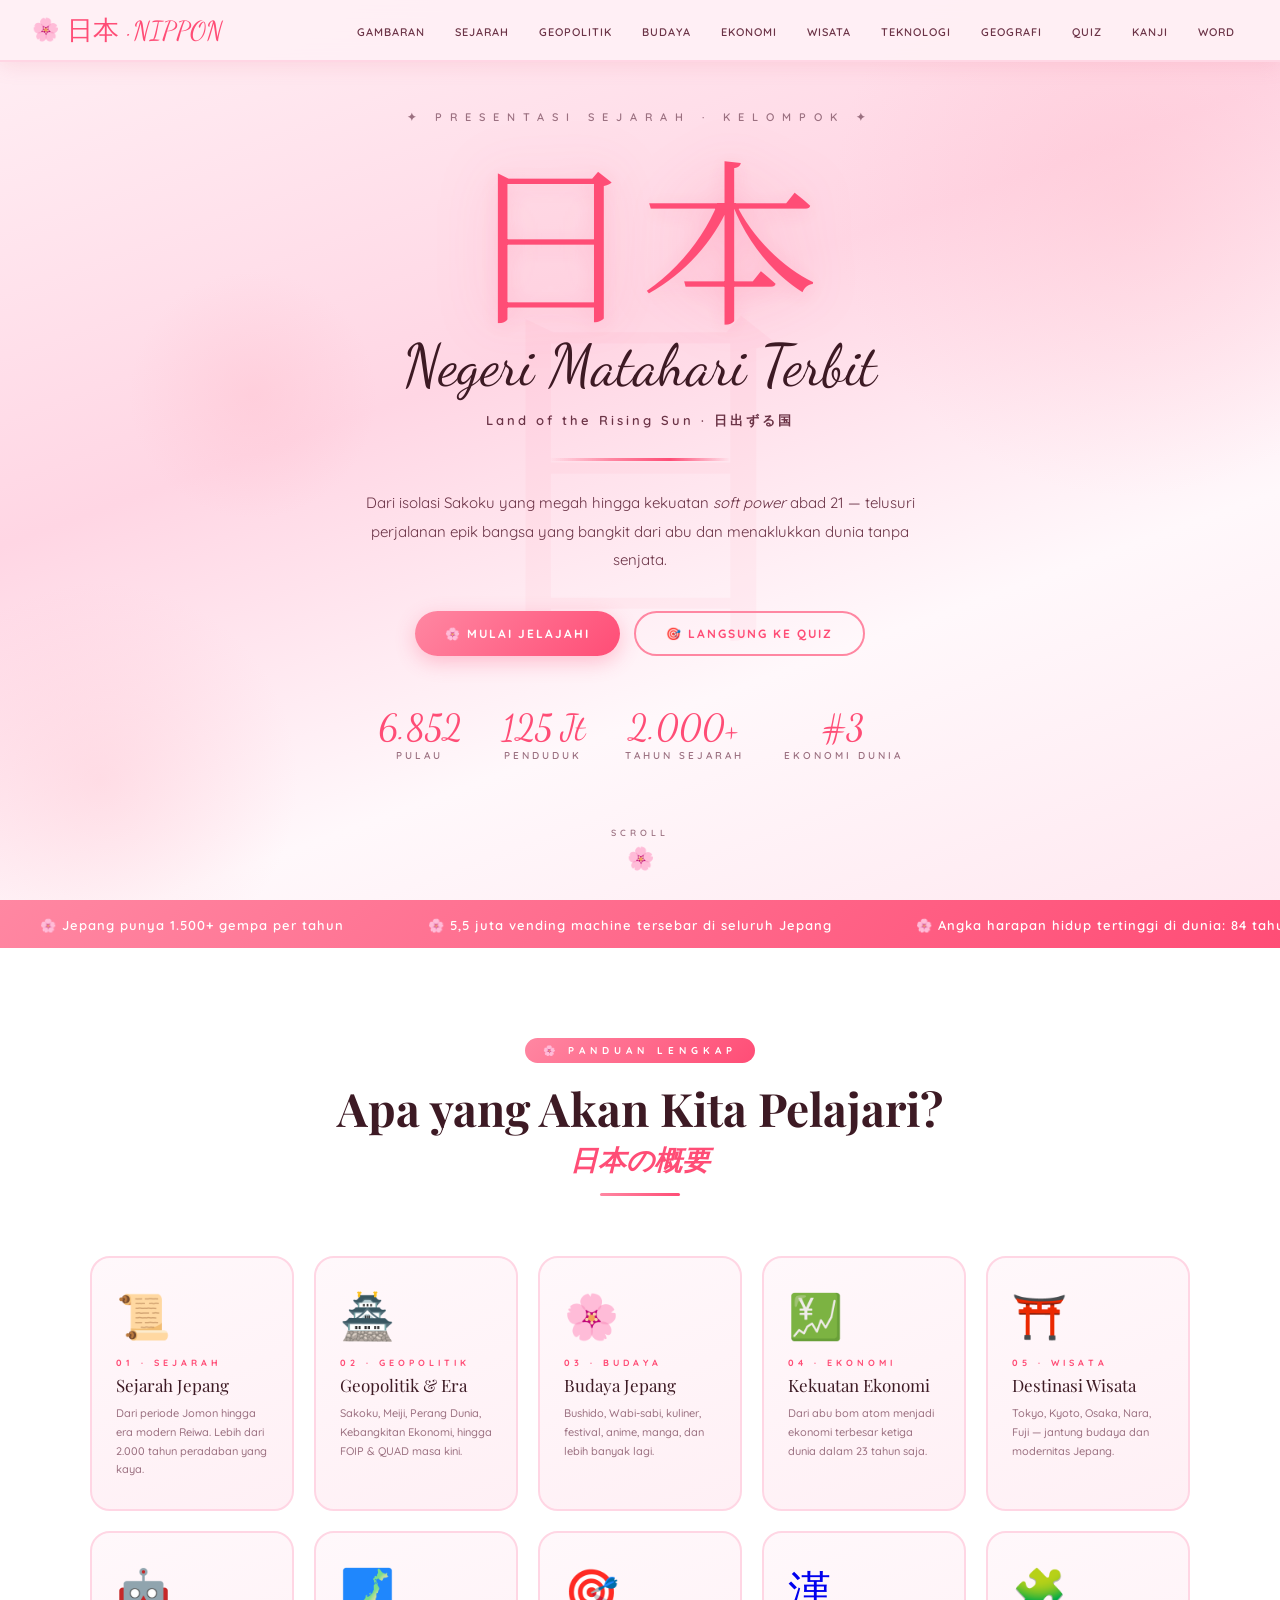
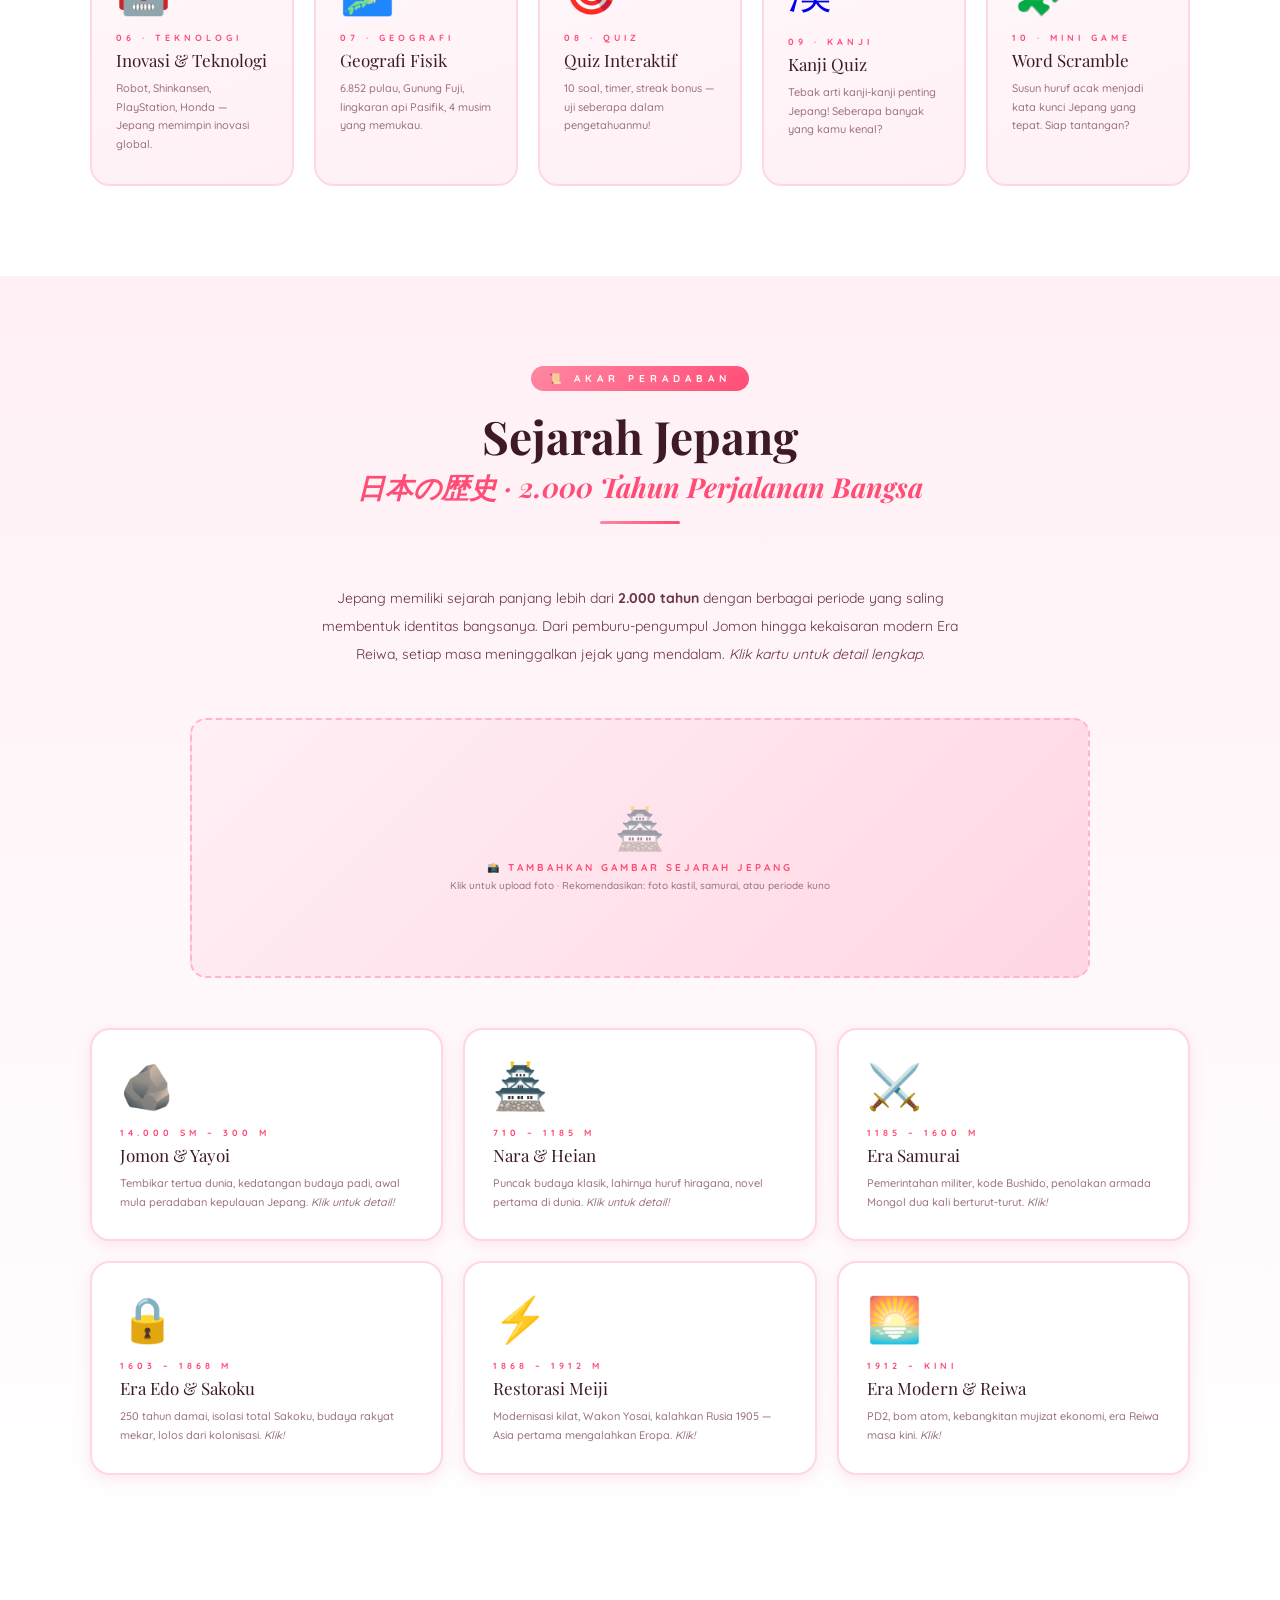
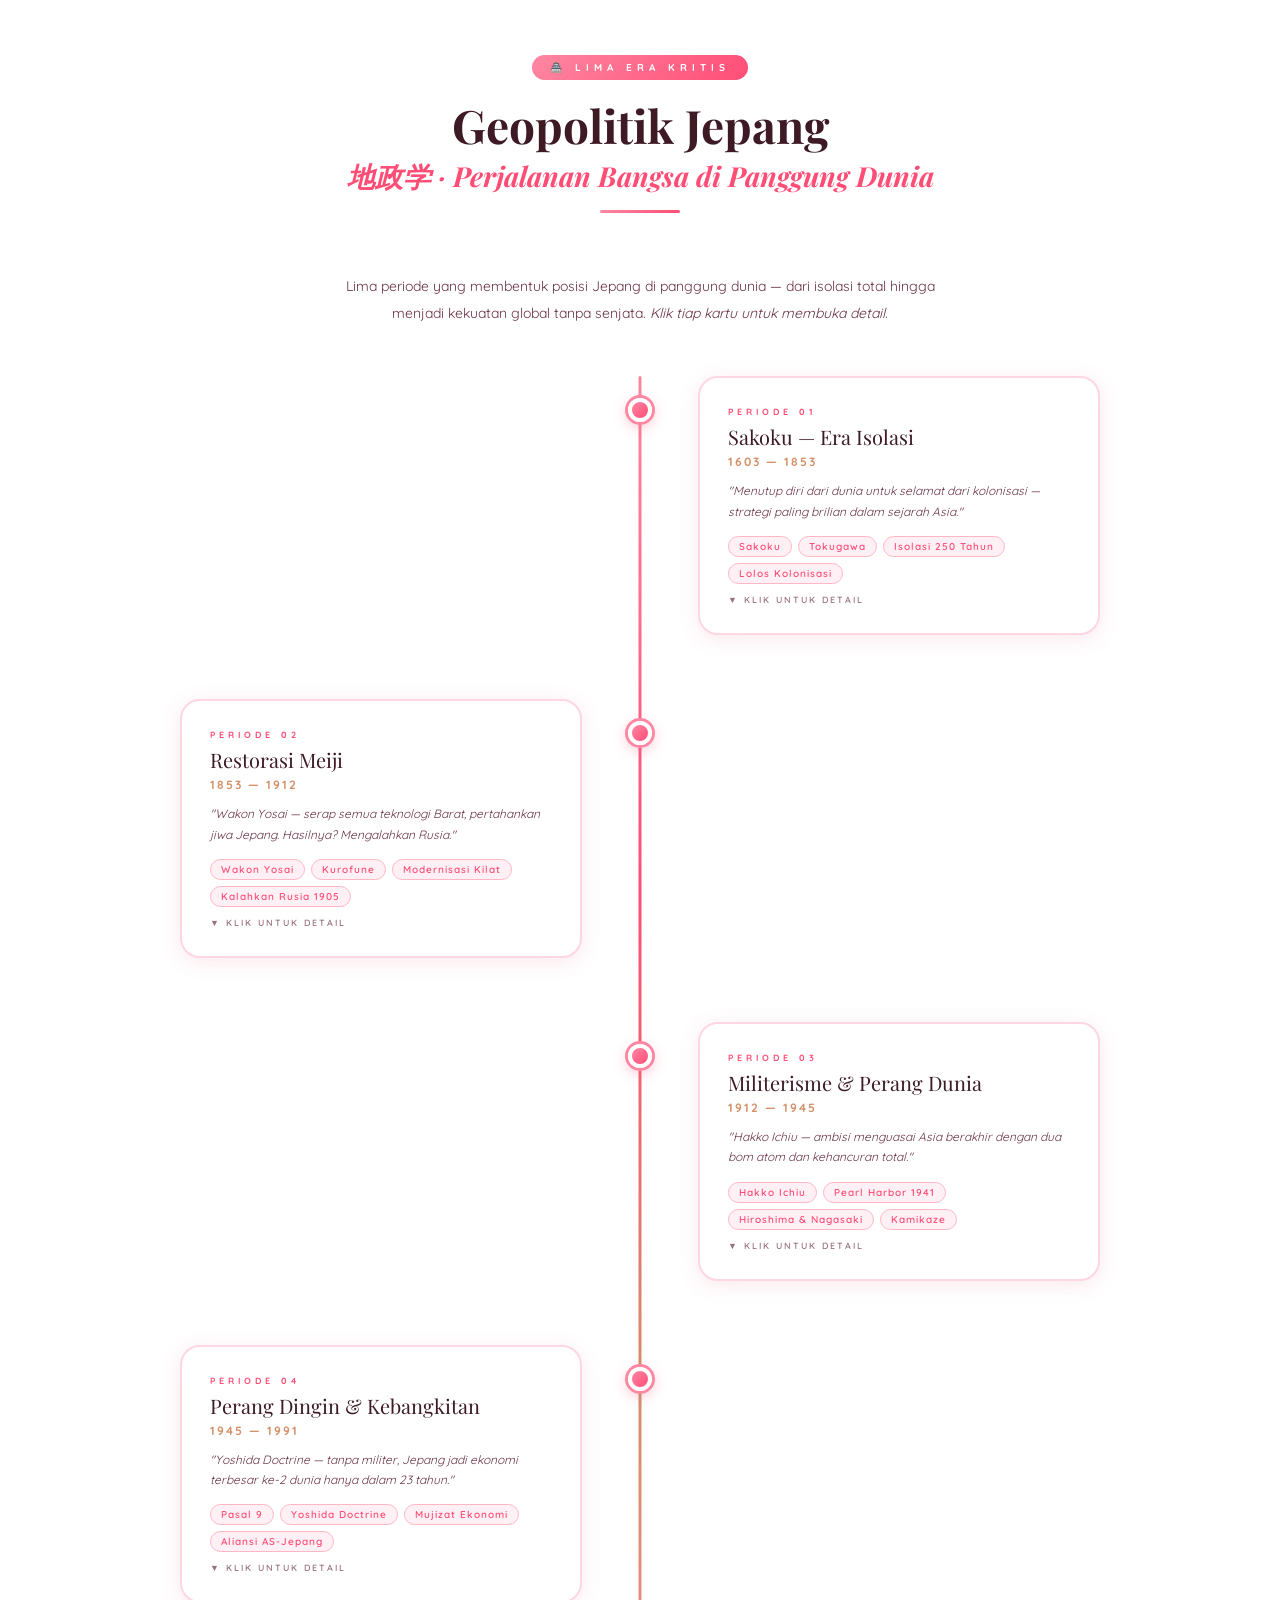
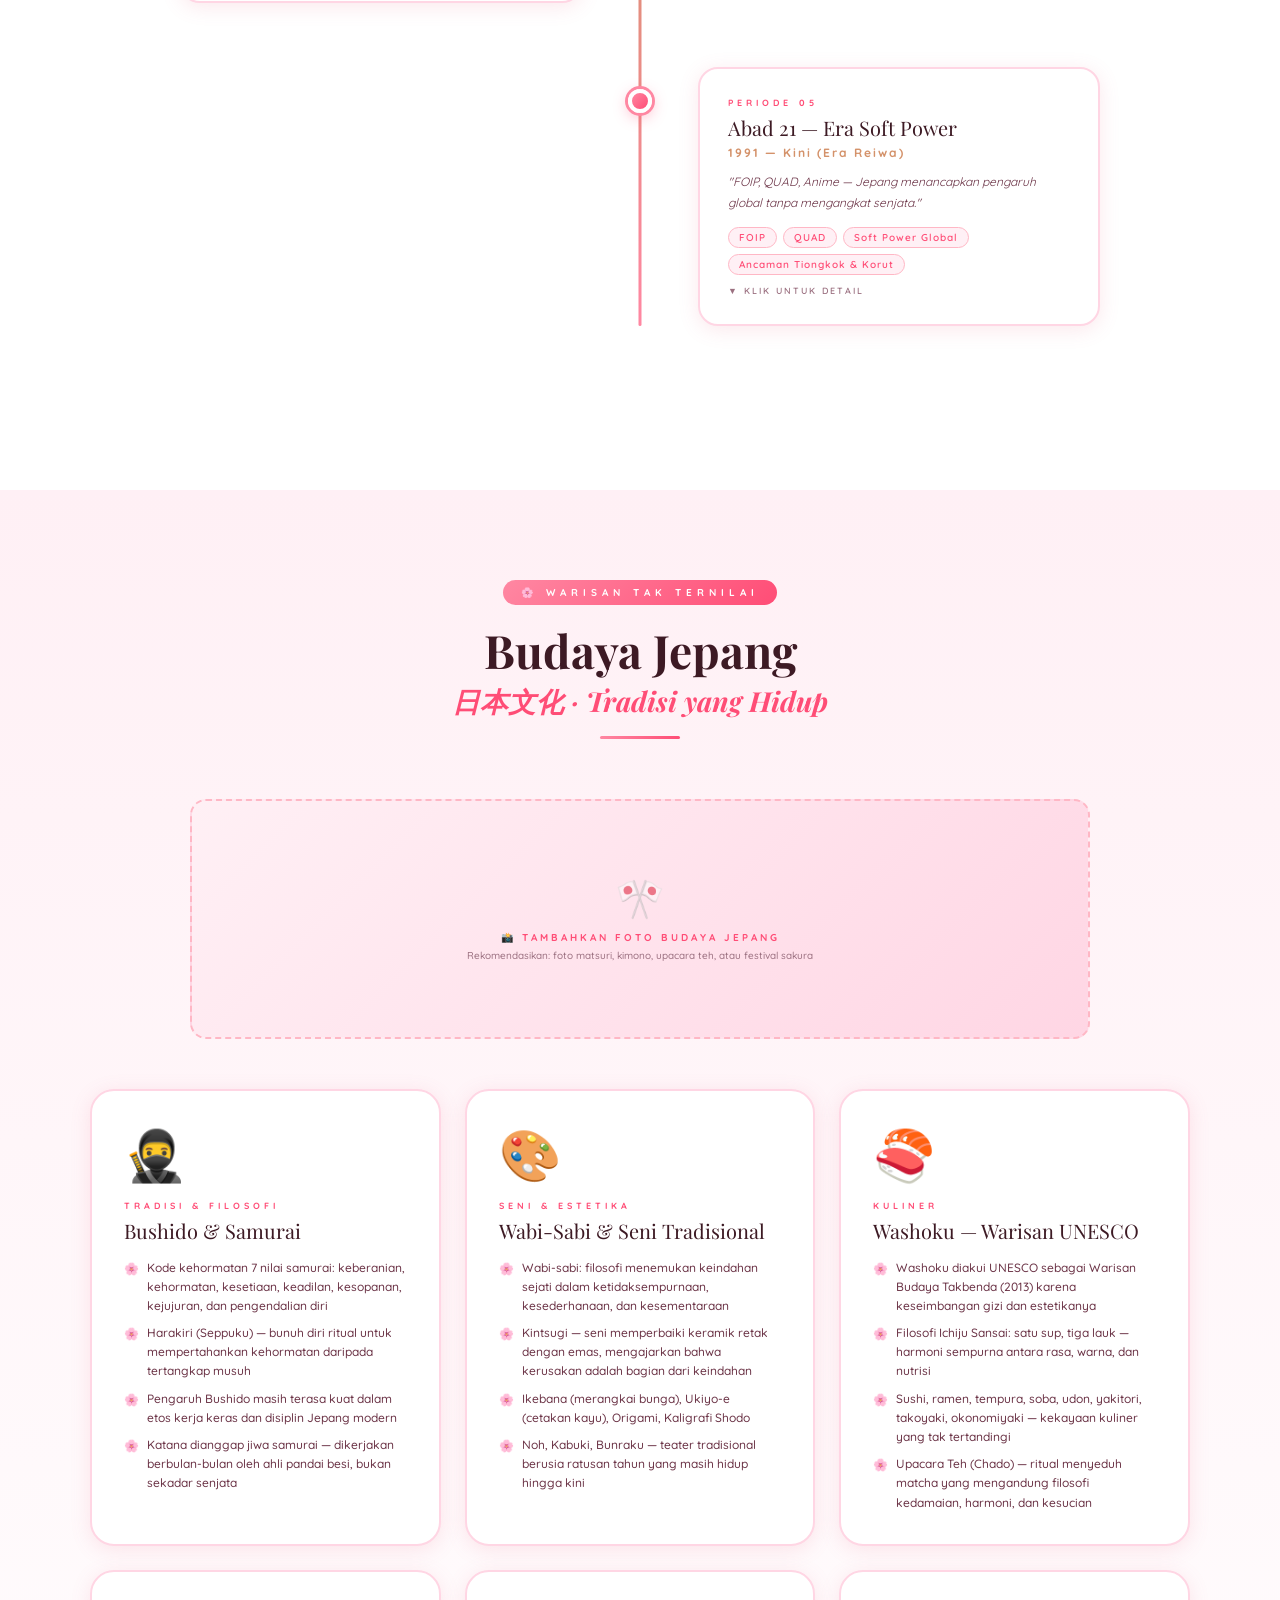
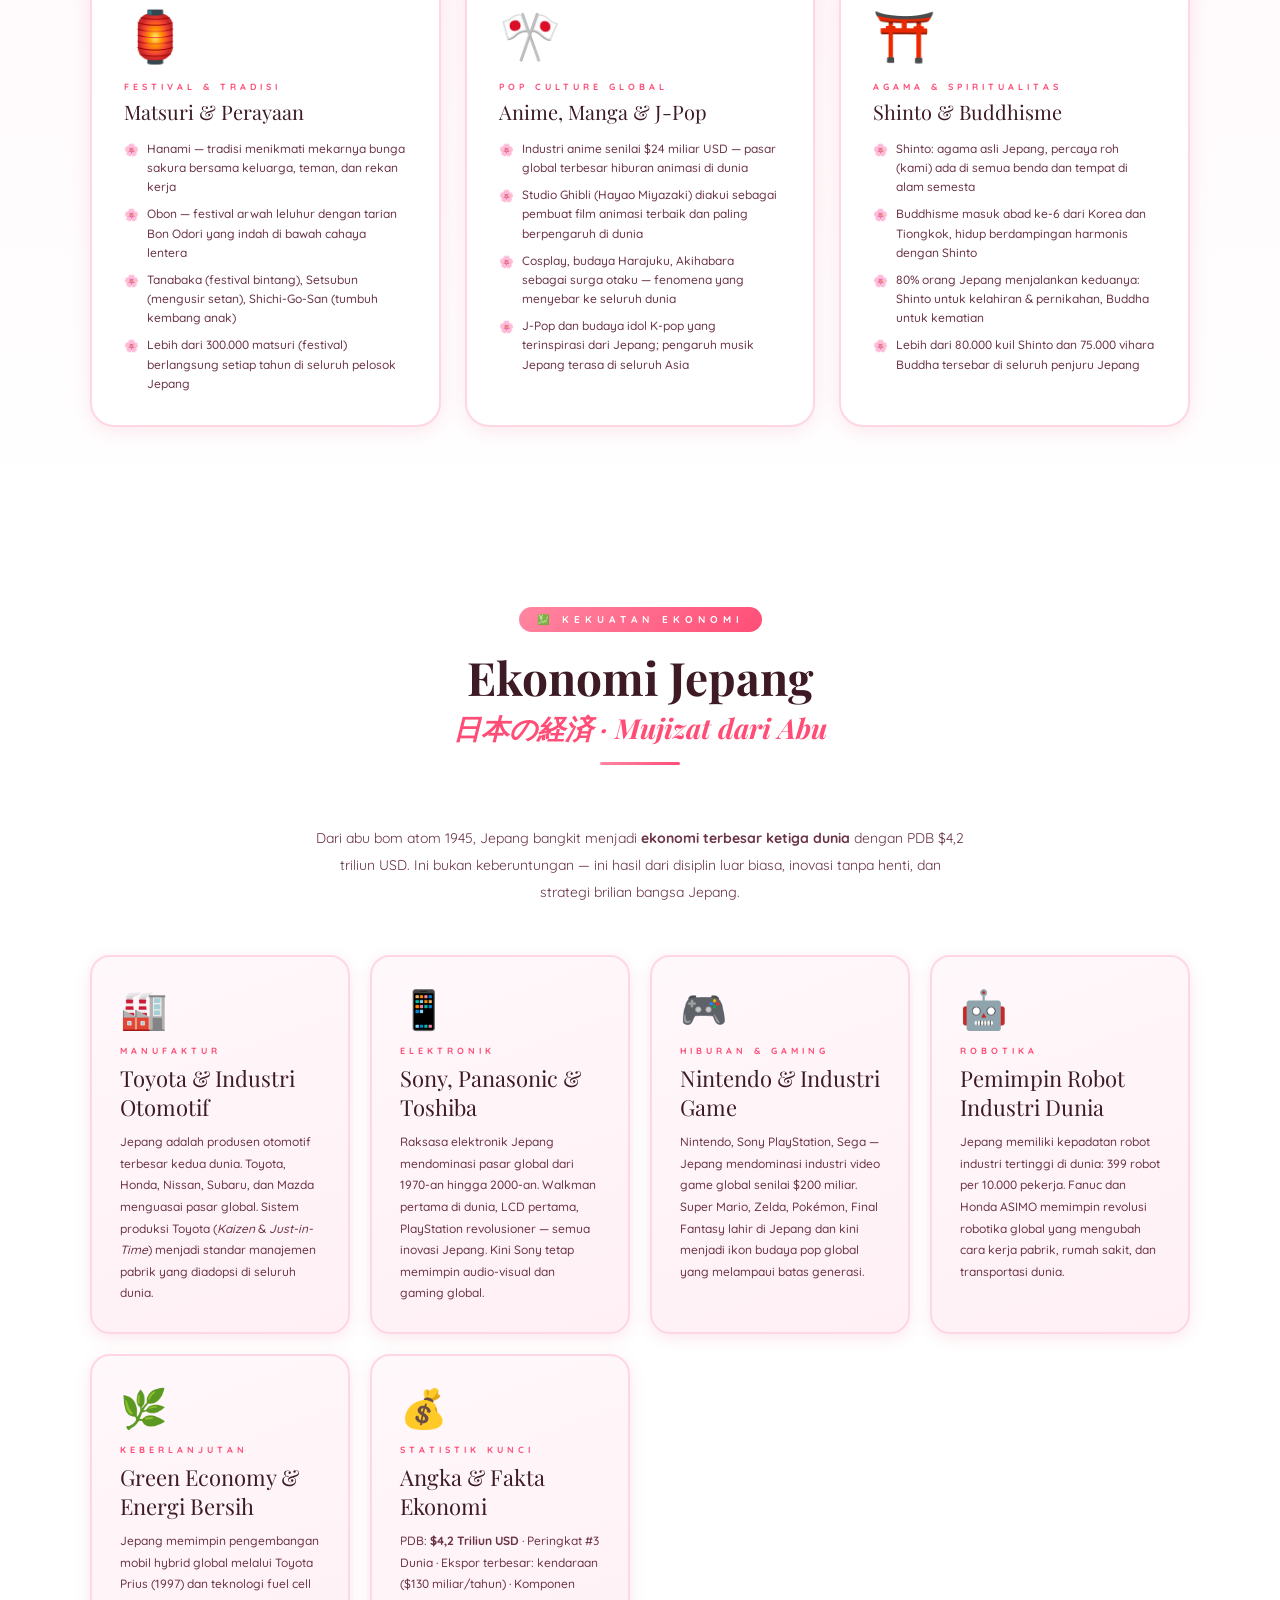
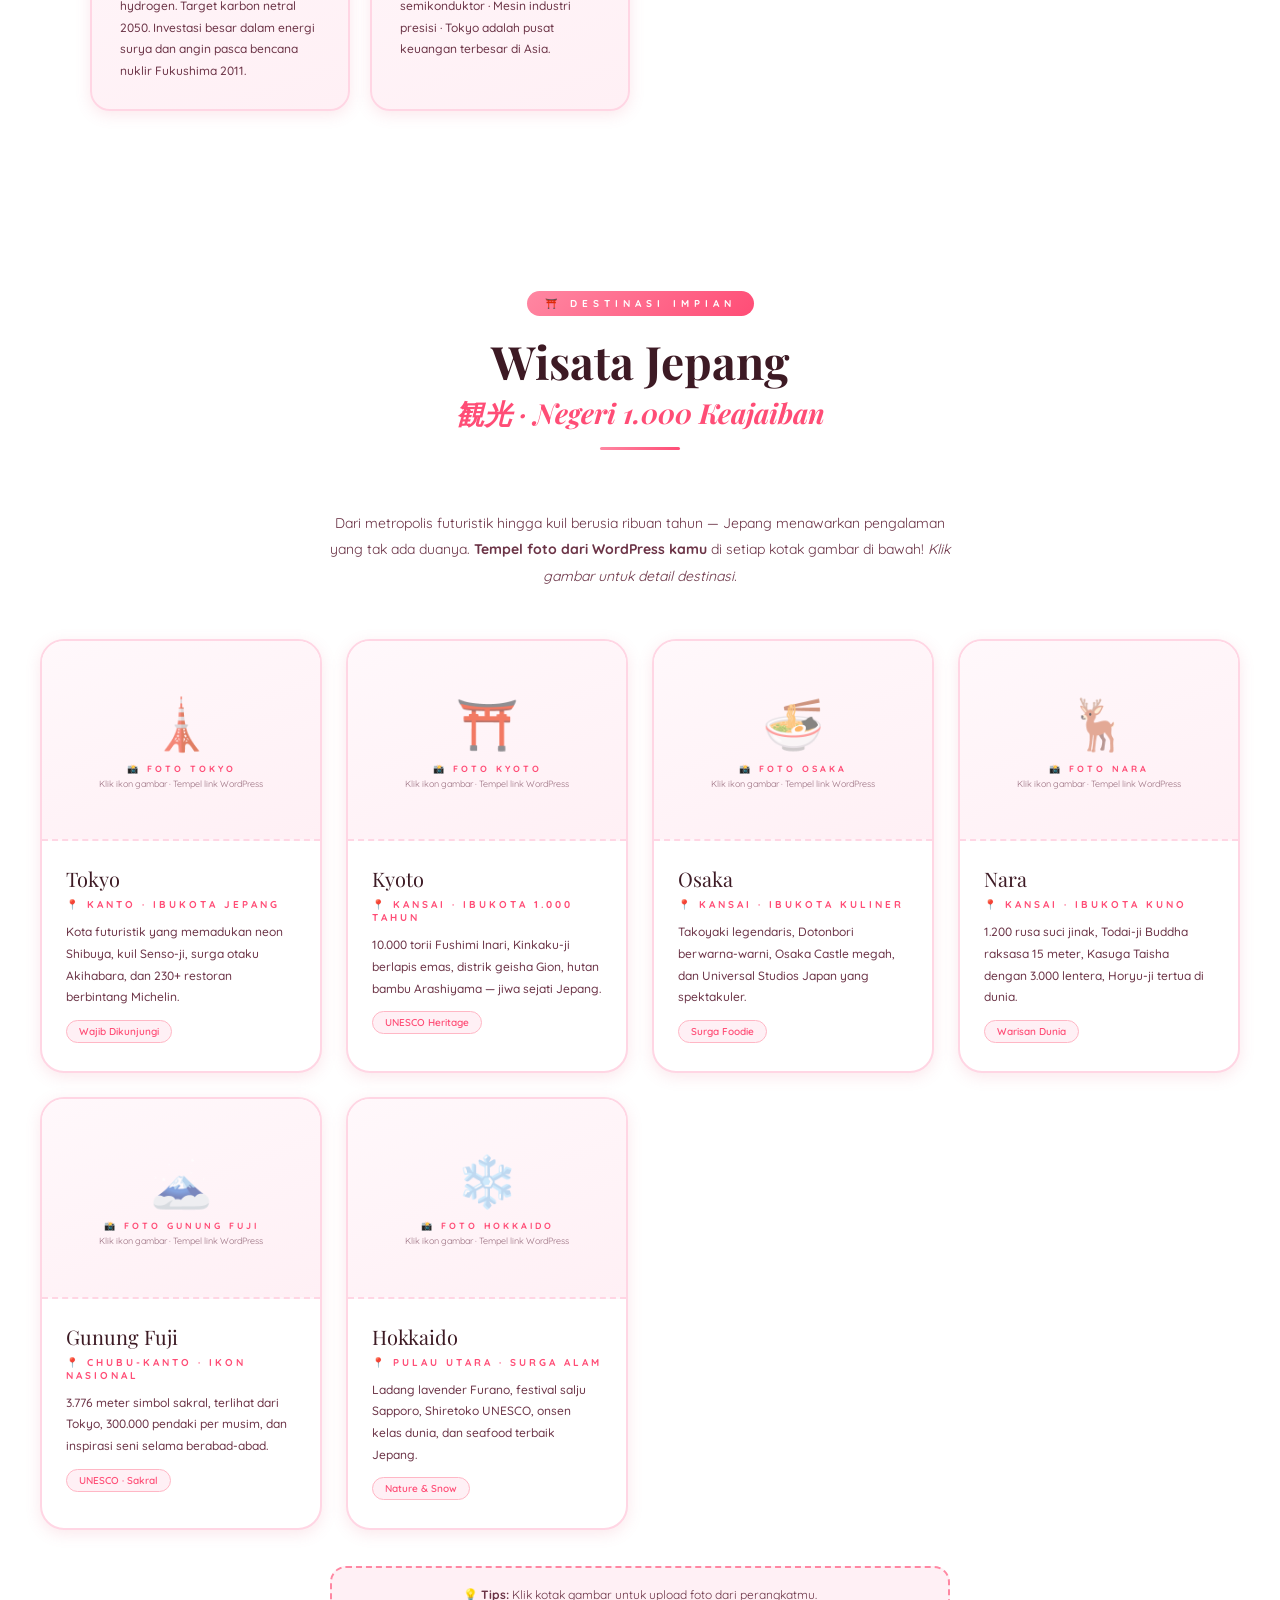
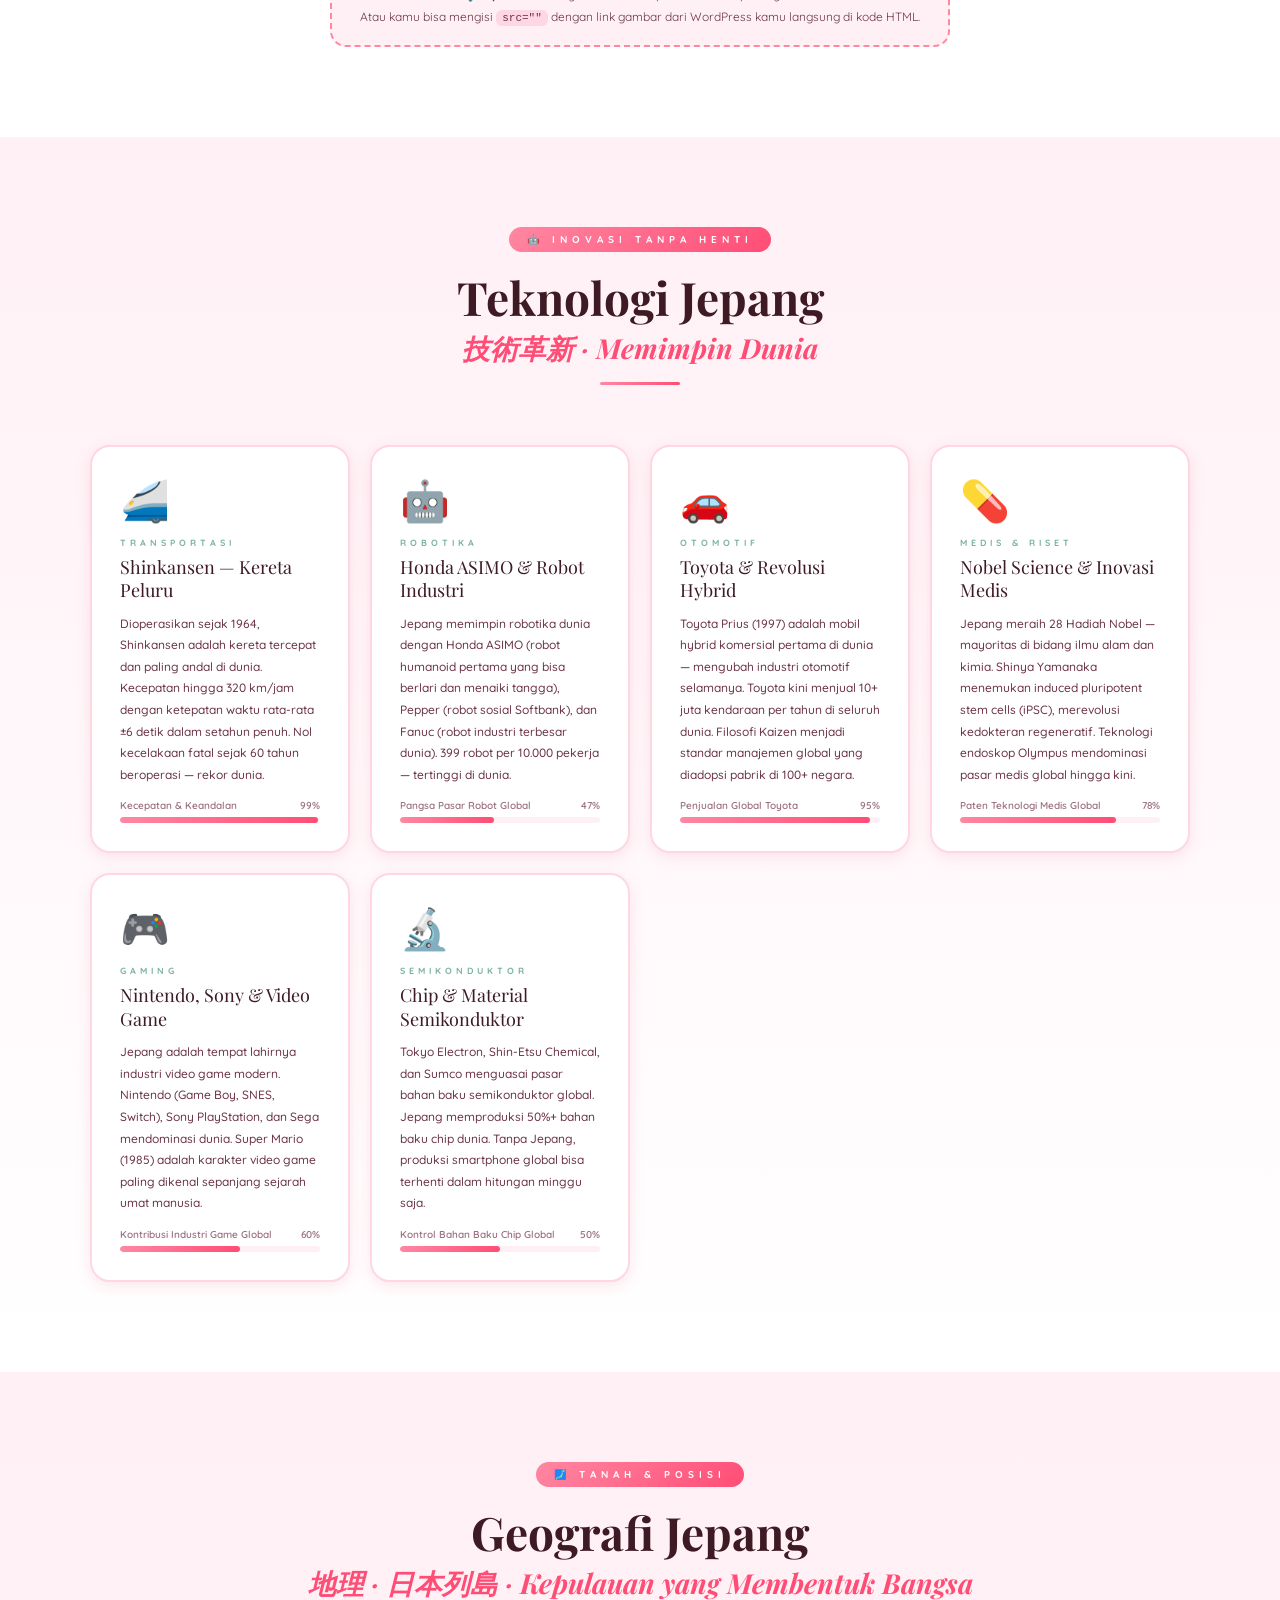
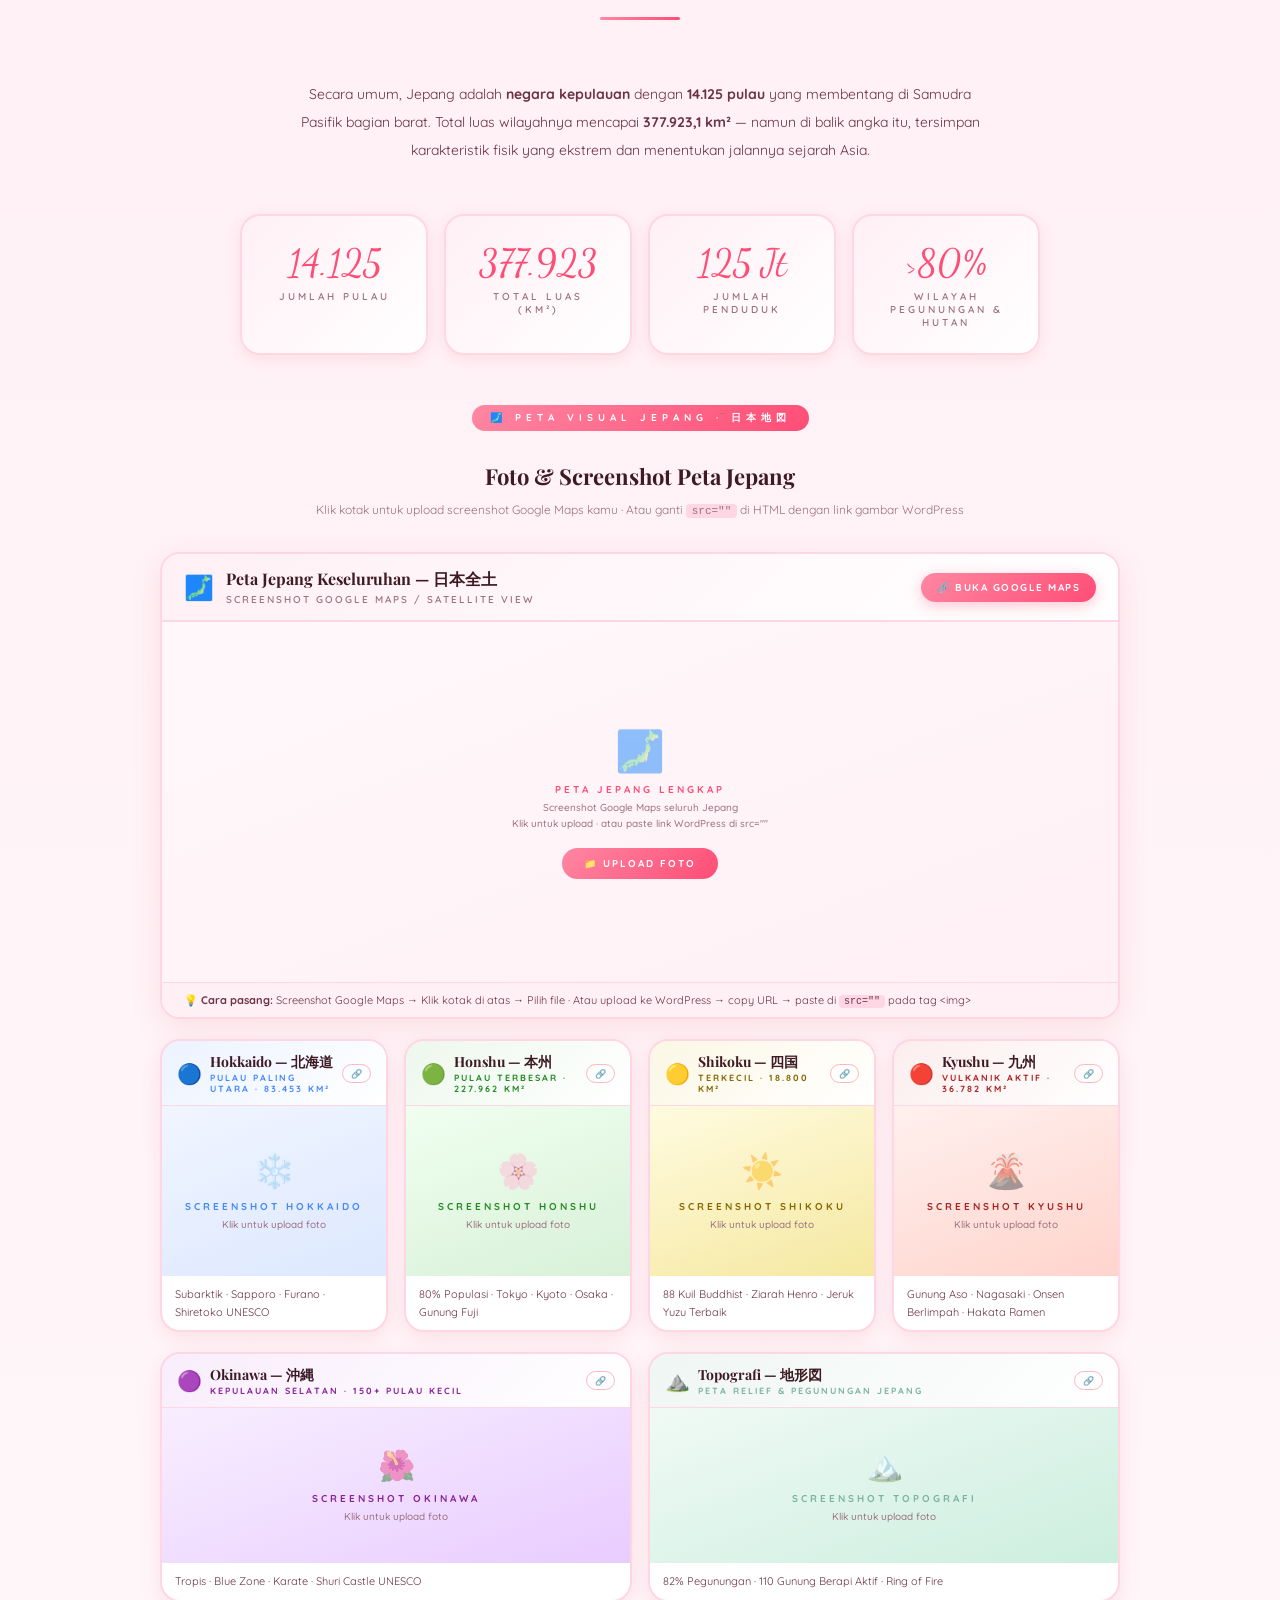
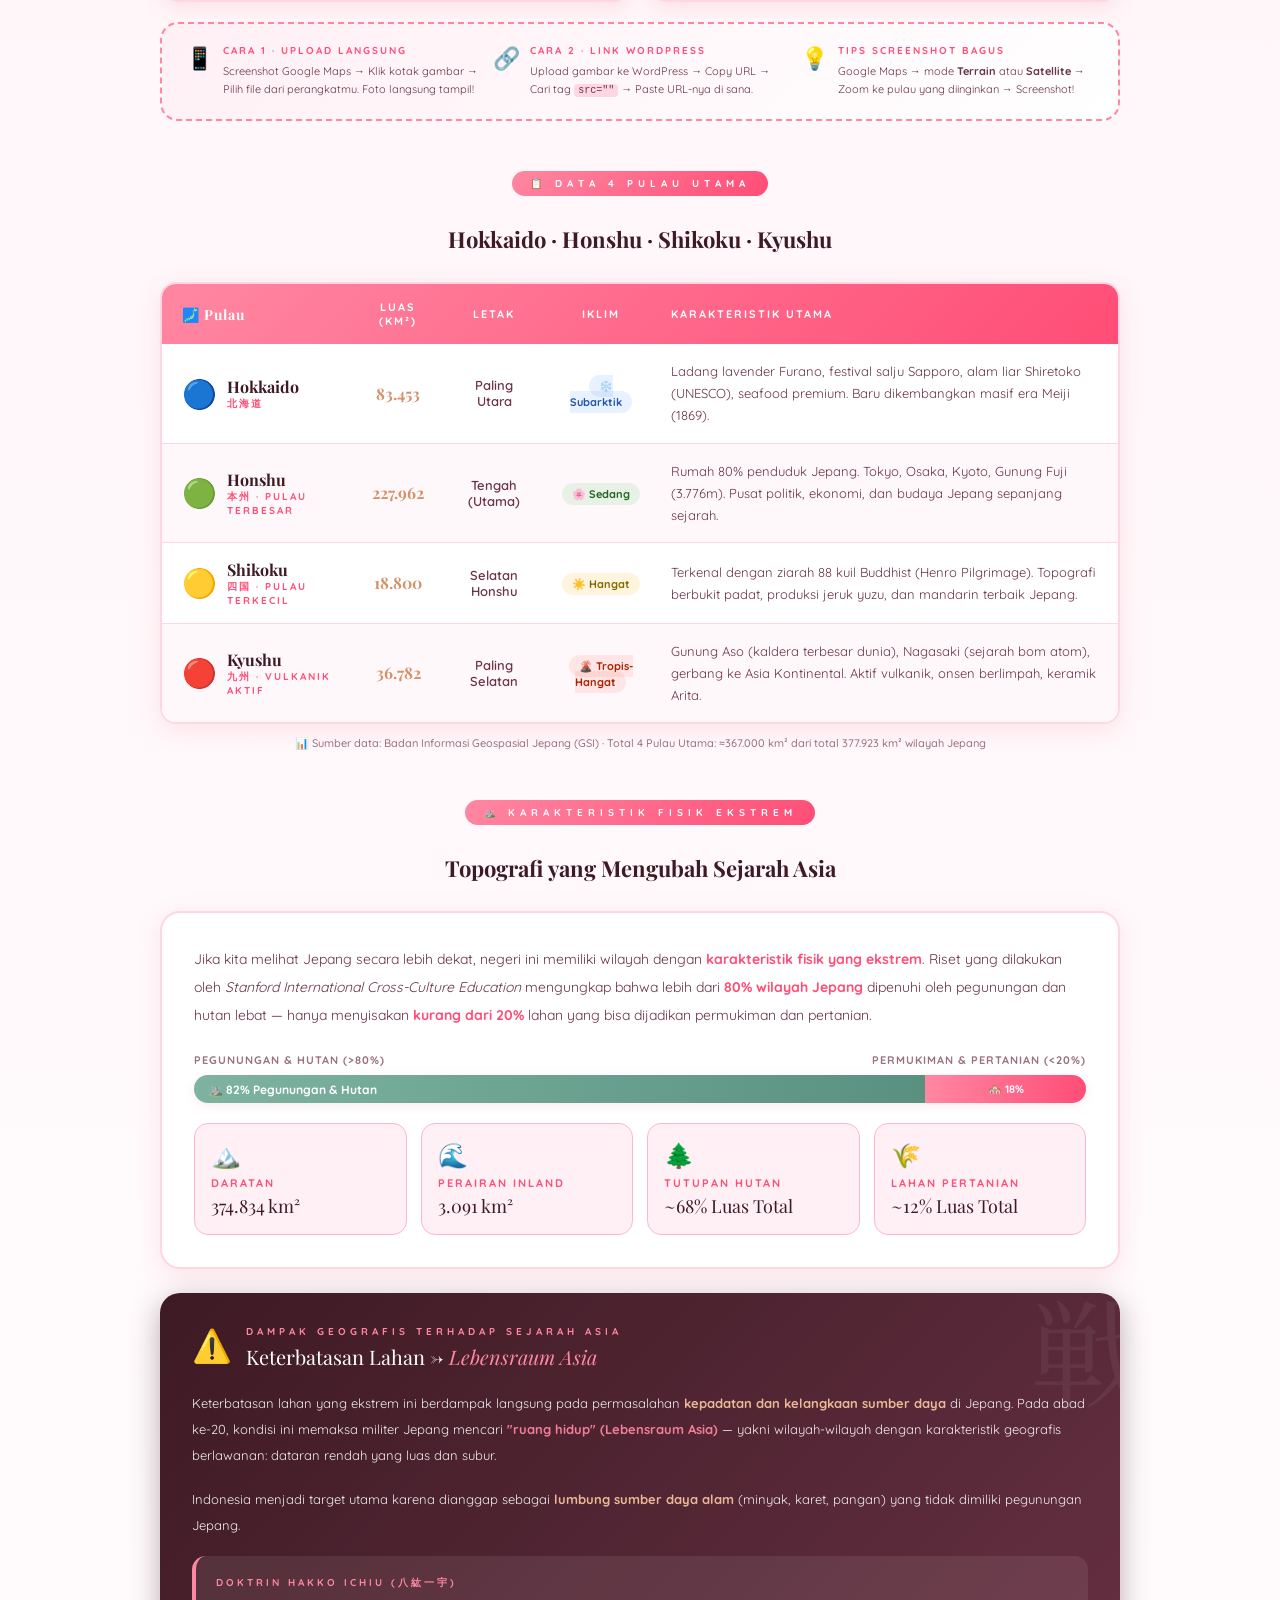
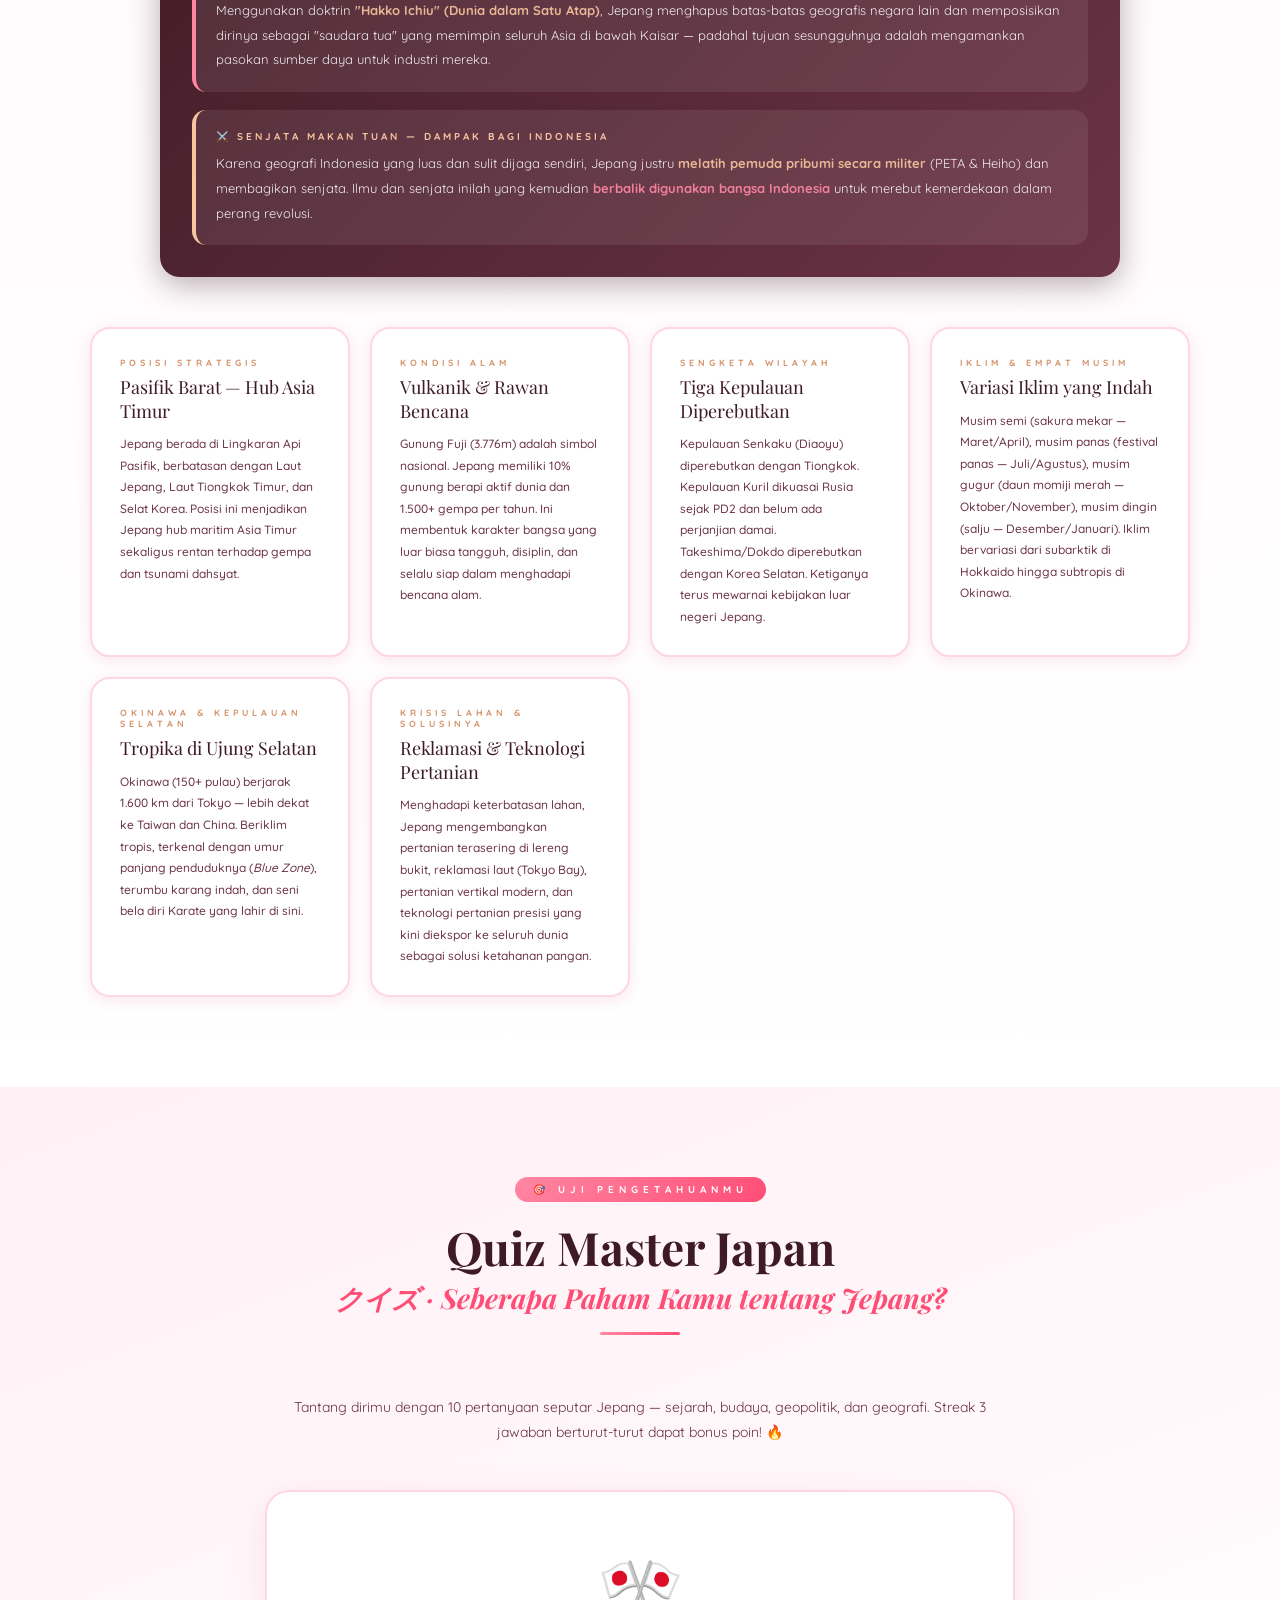
==== index.html @ 3a669ab8 "Update index.html" ====
<!DOCTYPE html>
<html lang="id">
<head>
<meta charset="UTF-8">
<meta name="viewport" content="width=device-width, initial-scale=1.0">
<title>🌸 日本 — Negeri Matahari Terbit</title>
<link href="https://fonts.googleapis.com/css2?family=Noto+Serif+JP:wght@300;400;700&family=Playfair+Display:ital,wght@0,400;0,700;1,400&family=Quicksand:wght@400;500;600;700&family=Dancing+Script:wght@700&display=swap" rel="stylesheet">
<style>
:root {
  --sakura:    #FFB7C5;
  --sakura2:   #FF87A2;
  --sakura3:   #FF4D76;
  --pink-soft: #FFF0F5;
  --pink-mid:  #FFD6E4;
  --pink-deep: #E8607A;
  --cream:     #FFF8FB;
  --white:     #FFFFFF;
  --gold:      #D4926A;
  --gold2:     #F7C59F;
  --green:     #7DB3A0;
  --ink:       #3D1A24;
  --ink2:      #6B3346;
  --gray:      #9B7080;
  --shadow:    rgba(230,100,130,0.15);
}

*{ margin:0; padding:0; box-sizing:border-box; }
html{ scroll-behavior:smooth; }

body{
  background: var(--cream);
  color: var(--ink);
  font-family: 'Quicksand', sans-serif;
  overflow-x: hidden;
}

/* ── SCROLLBAR ── */
::-webkit-scrollbar{ width:8px; }
::-webkit-scrollbar-track{ background:#FFF0F5; }
::-webkit-scrollbar-thumb{ background:linear-gradient(180deg,var(--sakura2),var(--sakura3)); border-radius:4px; }

/* ── LOADER ── */
#loader{
  position:fixed; inset:0; z-index:9999;
  background:linear-gradient(135deg, #FFF0F5 0%, #FFD6E4 50%, #FFF0F5 100%);
  display:flex; flex-direction:column; align-items:center; justify-content:center; gap:20px;
  transition:opacity 0.8s ease;
}
.loader-flower{ font-size:80px; animation:spinBounce 1.5s ease-in-out infinite; }
.loader-title{ font-family:'Dancing Script',cursive; font-size:36px; color:var(--sakura3); }
.loader-sub{ font-size:12px; letter-spacing:6px; color:var(--ink2); text-transform:uppercase; }
.loader-bar{ width:220px; height:4px; background:rgba(255,183,197,0.3); border-radius:4px; overflow:hidden; }
.loader-fill{ height:100%; background:linear-gradient(90deg,var(--sakura),var(--sakura3),var(--gold)); border-radius:4px; animation:loadAnim 2s ease forwards; }
@keyframes loadAnim{ from{width:0} to{width:100%} }
@keyframes spinBounce{ 0%,100%{transform:scale(1) rotate(0deg)} 50%{transform:scale(1.15) rotate(10deg)} }

/* ── SAKURA PETALS ── */
#sakura-wrap{ position:fixed; inset:0; z-index:0; pointer-events:none; overflow:hidden; }
.petal{ position:absolute; opacity:0; animation:petalFall linear infinite; }
.petal svg{ display:block; }
@keyframes petalFall{
  0%{ transform:translateY(-40px) rotate(0deg) translateX(0); opacity:0.9; }
  100%{ transform:translateY(110vh) rotate(720deg) translateX(80px); opacity:0; }
}

/* ── HAMBURGER MENU ── */
.nav-hamburger{
  display:none; flex-direction:column; gap:5px;
  background:none; border:none; cursor:pointer; padding:4px;
}
.nav-hamburger span{
  display:block; width:24px; height:2px;
  background:var(--ink2); border-radius:2px;
  transition:all 0.3s;
}
.nav-hamburger.open span:nth-child(1){ transform:rotate(45deg) translate(5px,5px); }
.nav-hamburger.open span:nth-child(2){ opacity:0; }
.nav-hamburger.open span:nth-child(3){ transform:rotate(-45deg) translate(5px,-5px); }

/* ── NAV ── */
nav{
  position:fixed; top:0; left:0; right:0; z-index:100;
  background:rgba(255,240,245,0.96);
  backdrop-filter:blur(20px);
  border-bottom:2px solid var(--pink-mid);
  padding:0 32px;
  display:flex; align-items:center; justify-content:space-between;
  height:62px;
  box-shadow:0 4px 20px var(--shadow);
}
.nav-logo{
  font-family:'Dancing Script',cursive;
  font-size:26px; color:var(--sakura3);
  display:flex; align-items:center; gap:8px;
  flex-shrink:0;
}
.nav-logo span{ font-size:22px; }
.nav-links{ display:flex; gap:4px; list-style:none; flex-wrap:wrap; }
.nav-links a{
  color:var(--ink2);
  text-decoration:none;
  font-size:11px; font-weight:600;
  letter-spacing:1px;
  padding:6px 12px;
  border-radius:20px;
  border:1.5px solid transparent;
  transition:all 0.3s;
  text-transform:uppercase;
  white-space:nowrap;
}
.nav-links a:hover{ border-color:var(--sakura2); background:var(--pink-mid); color:var(--ink); }
.nav-progress{ position:absolute; bottom:0; left:0; height:3px; background:linear-gradient(90deg,var(--sakura),var(--sakura3)); transition:width 0.2s ease; }

/* ── MOBILE NAV ── */
@media(max-width:900px){
  .nav-hamburger{ display:flex; }
  .nav-links{
    display:none;
    position:fixed;
    top:62px; left:0; right:0;
    background:rgba(255,240,245,0.98);
    backdrop-filter:blur(20px);
    flex-direction:column; gap:0;
    padding:16px 0;
    border-bottom:2px solid var(--pink-mid);
    box-shadow:0 8px 30px var(--shadow);
  }
  .nav-links.open{ display:flex; }
  .nav-links li{ width:100%; }
  .nav-links a{
    display:block; padding:12px 24px;
    font-size:13px; border-radius:0;
    border:none; border-bottom:1px solid var(--pink-mid);
  }
  .nav-links a:hover{ background:var(--pink-mid); }
}

/* ── HERO ── */
#hero{
  position:relative; min-height:100vh;
  display:flex; flex-direction:column; align-items:center; justify-content:center;
  text-align:center; overflow:hidden; padding-top:62px;
  background:linear-gradient(160deg, #FFF0F5 0%, #FFD6E4 40%, #FFF8FB 70%, #FFE8F0 100%);
  padding-left:20px; padding-right:20px;
}
.hero-circles{ position:absolute; inset:0; overflow:hidden; }
.hero-circle{
  position:absolute; border-radius:50%;
  background:radial-gradient(circle, rgba(255,183,197,0.3), transparent 70%);
  animation:floatCircle 8s ease-in-out infinite;
}
@keyframes floatCircle{ 0%,100%{transform:translateY(0) scale(1)} 50%{transform:translateY(-20px) scale(1.05)} }
.hero-kanji-bg{
  position:absolute; font-size:30vw; opacity:0.04;
  color:var(--sakura3); font-family:'Noto Serif JP',serif;
  top:50%; left:50%; transform:translate(-50%,-50%);
  pointer-events:none; user-select:none;
  animation:slowRotate 30s linear infinite;
}
@keyframes slowRotate{ from{transform:translate(-50%,-50%) rotate(0deg)} to{transform:translate(-50%,-50%) rotate(360deg)} }

.hero-tag{
  font-size:11px; letter-spacing:8px; color:var(--gray);
  text-transform:uppercase; margin-bottom:20px;
  animation:fadeUp 1s ease 0.3s both; font-weight:600;
}
.hero-kanji{
  font-size:clamp(70px,14vw,180px);
  color:var(--sakura3);
  text-shadow:0 0 60px rgba(255,77,118,0.25), 0 4px 20px rgba(255,77,118,0.15);
  line-height:1;
  animation:fadeUp 1s ease 0.5s both;
  font-family:'Noto Serif JP',serif; font-weight:300;
  position:relative; z-index:1;
}
.hero-title{
  font-family:'Dancing Script',cursive;
  font-size:clamp(26px,5vw,58px);
  color:var(--ink); margin-top:8px;
  animation:fadeUp 1s ease 0.7s both;
}
.hero-subtitle{
  font-size:13px; color:var(--ink2);
  letter-spacing:3px; margin-top:12px;
  animation:fadeUp 1s ease 0.9s both; font-weight:600;
}
.hero-line{
  width:180px; height:3px; margin:28px auto;
  background:linear-gradient(90deg,transparent,var(--sakura2),var(--sakura3),transparent);
  border-radius:2px;
  animation:fadeUp 1s ease 1.1s both;
}
.hero-text{
  font-size:15px; line-height:1.9; max-width:580px;
  color:var(--ink2); animation:fadeUp 1s ease 1.3s both;
}
.hero-btns{ display:flex; gap:14px; margin-top:36px; animation:fadeUp 1s ease 1.5s both; flex-wrap:wrap; justify-content:center; }
.btn-pink{
  padding:13px 30px; background:linear-gradient(135deg,var(--sakura2),var(--sakura3));
  color:white; border:none; cursor:pointer;
  font-family:'Quicksand',sans-serif; font-size:12px; font-weight:700;
  letter-spacing:2px; text-transform:uppercase; text-decoration:none;
  border-radius:30px; transition:all 0.3s;
  box-shadow:0 6px 20px rgba(255,77,118,0.3);
  display:inline-flex; align-items:center; gap:6px;
}
.btn-pink:hover{ transform:translateY(-3px); box-shadow:0 10px 30px rgba(255,77,118,0.45); }
.btn-outline{
  padding:13px 30px; background:transparent;
  color:var(--sakura3); border:2px solid var(--sakura2);
  cursor:pointer; font-family:'Quicksand',sans-serif; font-size:12px; font-weight:700;
  letter-spacing:2px; text-transform:uppercase; text-decoration:none;
  border-radius:30px; transition:all 0.3s;
  display:inline-flex; align-items:center; gap:6px;
}
.btn-outline:hover{ background:var(--pink-mid); transform:translateY(-3px); }

.hero-stats{
  display:flex; gap:40px; margin-top:50px;
  animation:fadeUp 1s ease 1.7s both;
  flex-wrap:wrap; justify-content:center;
}
.hero-stat{ text-align:center; }
.hero-stat-num{ font-family:'Dancing Script',cursive; font-size:36px; color:var(--sakura3); }
.hero-stat-lbl{ font-size:10px; letter-spacing:3px; color:var(--gray); text-transform:uppercase; font-weight:600; }

.scroll-down{
  position:absolute; bottom:28px;
  display:flex; flex-direction:column; align-items:center; gap:6px;
  animation:bounceDown 2s ease infinite;
}
.scroll-down span{ font-size:9px; letter-spacing:4px; color:var(--gray); font-weight:600; text-transform:uppercase; }
.scroll-down .arr{ font-size:22px; color:var(--sakura2); }
@keyframes bounceDown{ 0%,100%{transform:translateY(0)} 50%{transform:translateY(8px)} }
@keyframes fadeUp{ from{opacity:0;transform:translateY(30px)} to{opacity:1;transform:translateY(0)} }

/* ── SECTION COMMON ── */
section{ position:relative; z-index:1; padding:90px 40px; }
.section-header{ text-align:center; margin-bottom:60px; }
.eyebrow{
  display:inline-block;
  font-size:10px; letter-spacing:5px; text-transform:uppercase; font-weight:700;
  color:white; background:linear-gradient(135deg,var(--sakura2),var(--sakura3));
  padding:6px 18px; border-radius:20px; margin-bottom:18px;
}
.sec-title{
  font-family:'Playfair Display',serif;
  font-size:clamp(26px,5vw,46px); color:var(--ink);
  line-height:1.2;
}
.sec-title .jp{ color:var(--sakura3); font-style:italic; font-size:0.6em; display:block; margin-top:6px; }
.sec-line{
  width:80px; height:3px; margin:18px auto 0;
  background:linear-gradient(90deg,var(--sakura2),var(--sakura3));
  border-radius:2px;
}

/* ── CARDS ── */
.card{
  background:white; border-radius:20px;
  border:2px solid var(--pink-mid);
  padding:30px; transition:all 0.4s;
  box-shadow:0 4px 20px var(--shadow);
  cursor:pointer;
}
.card:hover{ transform:translateY(-6px); box-shadow:0 14px 40px rgba(230,100,130,0.2); border-color:var(--sakura2); }

/* ── OVERVIEW ── */
#overview{ background:white; }
.topics-grid{ display:grid; grid-template-columns:repeat(auto-fit,minmax(200px,1fr)); gap:20px; max-width:1100px; margin:0 auto; }
.topic-card{
  background:linear-gradient(160deg, var(--cream) 0%, var(--pink-soft) 100%);
  border:2px solid var(--pink-mid); border-radius:20px;
  padding:30px 24px; cursor:pointer; transition:all 0.4s;
  text-decoration:none; display:block; position:relative; overflow:hidden;
}
.topic-card::before{
  content:''; position:absolute; inset:0;
  background:linear-gradient(135deg,rgba(255,135,162,0.1),transparent);
  opacity:0; transition:opacity 0.4s;
}
.topic-card:hover{ transform:translateY(-8px); border-color:var(--sakura2); box-shadow:0 14px 40px var(--shadow); }
.topic-card:hover::before{ opacity:1; }
.topic-icon{ font-size:44px; margin-bottom:14px; display:block; transition:transform 0.3s; }
.topic-card:hover .topic-icon{ transform:scale(1.15) rotate(-5deg); }
.topic-num{ font-size:9px; letter-spacing:4px; color:var(--sakura3); text-transform:uppercase; font-weight:700; margin-bottom:6px; }
.topic-name{ font-family:'Playfair Display',serif; font-size:17px; color:var(--ink); margin-bottom:8px; }
.topic-desc{ font-size:11px; color:var(--gray); line-height:1.7; font-weight:500; }

/* ── FUN FACTS TICKER ── */
.ticker-wrap{
  background:linear-gradient(135deg,var(--sakura2),var(--sakura3));
  padding:14px 0; overflow:hidden; white-space:nowrap;
  position:relative; z-index:1;
}
.ticker-inner{ display:inline-block; animation:ticker 35s linear infinite; }
.ticker-item{ display:inline-block; margin:0 40px; color:white; font-size:13px; font-weight:600; letter-spacing:1px; }
.ticker-item::before{ content:'🌸 '; }
@keyframes ticker{ from{transform:translateX(0)} to{transform:translateX(-50%)} }

/* ── IMAGE BOX ── */
.img-box{
  width:100%; border-radius:16px; overflow:hidden;
  border:2px dashed var(--sakura);
  background:linear-gradient(135deg,var(--pink-soft),var(--pink-mid));
  position:relative; cursor:pointer;
  transition:all 0.3s;
  display:flex; flex-direction:column; align-items:center; justify-content:center;
}
.img-box:hover{ border-color:var(--sakura3); box-shadow:0 8px 24px var(--shadow); }
.img-box img{
  width:100%; height:100%;
  object-fit:cover; display:block;
  border-radius:14px;
}
.img-box-placeholder{
  padding:32px 20px; text-align:center;
}
.img-box-icon{ font-size:40px; margin-bottom:8px; opacity:0.5; }
.img-box-label{
  font-size:10px; letter-spacing:3px; text-transform:uppercase;
  color:var(--sakura3); font-weight:700;
  margin-bottom:4px;
}
.img-box-hint{
  font-size:10px; color:var(--gray); line-height:1.6;
  font-weight:500;
}
.img-box-input{
  position:absolute; inset:0; opacity:0; cursor:pointer;
}

/* ── SEJARAH ── */
#sejarah{ background:linear-gradient(180deg, var(--pink-soft) 0%, white 100%); }
.history-intro{ max-width:650px; margin:0 auto 50px; text-align:center; font-size:14px; line-height:2; color:var(--ink2); }
.history-grid{ display:grid; grid-template-columns:repeat(auto-fit,minmax(280px,1fr)); gap:20px; max-width:1100px; margin:0 auto; }
.history-card{
  background:white; border:2px solid var(--pink-mid); border-radius:20px;
  padding:28px; transition:all 0.4s; box-shadow:0 4px 15px var(--shadow); cursor:pointer;
}
.history-card:hover{ transform:translateY(-6px); border-color:var(--sakura2); box-shadow:0 14px 40px rgba(230,100,130,0.2); }

/* ── TIMELINE ── */
#geopolitik{ background:white; padding-bottom:100px; }
.timeline-wrap{ max-width:960px; margin:0 auto; position:relative; padding:0 20px; }
.timeline-spine{
  position:absolute; left:50%; transform:translateX(-50%);
  top:0; bottom:0; width:3px;
  background:linear-gradient(180deg,var(--sakura2),var(--sakura3),var(--gold),var(--sakura2));
  border-radius:3px;
}

/* Desktop timeline: proper left-right alternating */
.period-item{
  display:grid;
  grid-template-columns:1fr 60px 1fr;
  gap:0 28px;
  margin-bottom:64px;
  align-items:start;
}
/* Odd items: content LEFT, dot CENTER, empty RIGHT */
.period-item:nth-child(odd) .period-content{ grid-column:1; grid-row:1; }
.period-item:nth-child(odd) .period-dot-col{ grid-column:2; grid-row:1; }
.period-item:nth-child(odd) .period-empty{ grid-column:3; grid-row:1; }
/* Even items: empty LEFT, dot CENTER, content RIGHT */
.period-item:nth-child(even) .period-empty{ grid-column:1; grid-row:1; }
.period-item:nth-child(even) .period-dot-col{ grid-column:2; grid-row:1; }
.period-item:nth-child(even) .period-content{ grid-column:3; grid-row:1; }

.period-dot-col{ display:flex; align-items:flex-start; justify-content:center; padding-top:22px; }
.period-dot{
  width:24px; height:24px;
  background:linear-gradient(135deg,var(--sakura2),var(--sakura3));
  border:4px solid white; border-radius:50%;
  box-shadow:0 0 0 3px var(--sakura2), 0 4px 15px rgba(255,77,118,0.4);
  cursor:pointer; transition:all 0.3s; position:relative; z-index:2; flex-shrink:0;
}
.period-dot:hover{ transform:scale(1.4); box-shadow:0 0 0 5px var(--sakura),0 6px 20px rgba(255,77,118,0.6); }
.period-content{
  background:white; border:2px solid var(--pink-mid); border-radius:20px;
  padding:28px; cursor:pointer; transition:all 0.4s;
  box-shadow:0 4px 20px var(--shadow);
}
.period-content:hover{ border-color:var(--sakura2); transform:scale(1.02); box-shadow:0 10px 30px rgba(230,100,130,0.2); }
.period-num{ font-size:9px; letter-spacing:4px; color:var(--sakura3); text-transform:uppercase; font-weight:700; margin-bottom:6px; }
.period-era{ font-family:'Playfair Display',serif; font-size:20px; color:var(--ink); margin-bottom:4px; }
.period-years{ font-size:12px; color:var(--gold); font-weight:700; margin-bottom:12px; letter-spacing:2px; }
.period-tagline{ font-size:12px; color:var(--ink2); font-style:italic; margin-bottom:14px; line-height:1.7; }
.period-keywords{ margin-top:12px; display:flex; flex-wrap:wrap; gap:6px; }
.period-keyword{
  background:var(--pink-soft); border:1.5px solid var(--sakura);
  color:var(--sakura3); font-size:10px; padding:3px 10px; border-radius:12px;
  font-weight:600; letter-spacing:1px;
}
.period-detail{
  display:none; margin-top:16px; padding-top:16px;
  border-top:2px dashed var(--pink-mid);
  font-size:13px; line-height:1.9; color:var(--ink2);
}
.period-content.open .period-detail{ display:block; }
.period-detail strong{ color:var(--sakura3); }
.period-detail em{ color:var(--gold); font-style:normal; font-weight:700; }
.period-toggle-hint{
  font-size:9px; letter-spacing:2px; text-transform:uppercase;
  color:var(--gray); margin-top:10px; font-weight:600;
  display:flex; align-items:center; gap:4px;
}

/* ── BUDAYA ── */
#budaya{ background:linear-gradient(180deg, var(--pink-soft) 0%, white 100%); }
.culture-grid{ display:grid; grid-template-columns:repeat(auto-fit,minmax(280px,1fr)); gap:24px; max-width:1100px; margin:0 auto; }
.culture-card{
  background:white; border:2px solid var(--pink-mid); border-radius:24px;
  padding:32px; transition:all 0.4s; box-shadow:0 4px 20px var(--shadow);
}
.culture-card:hover{ transform:translateY(-8px); border-color:var(--sakura2); box-shadow:0 14px 40px rgba(230,100,130,0.2); }
.culture-icon{ font-size:50px; margin-bottom:14px; display:block; }
.culture-sub{ font-size:9px; letter-spacing:4px; text-transform:uppercase; color:var(--sakura3); font-weight:700; margin-bottom:6px; }
.culture-title{ font-family:'Playfair Display',serif; font-size:20px; color:var(--ink); margin-bottom:14px; }
.culture-points{ list-style:none; display:flex; flex-direction:column; gap:8px; }
.culture-points li{ font-size:12px; color:var(--ink2); display:flex; align-items:flex-start; gap:8px; line-height:1.6; font-weight:500; }
.culture-points li::before{ content:'🌸'; font-size:12px; flex-shrink:0; margin-top:1px; }

/* ── EKONOMI ── */
#ekonomi{ background:white; }
.ekon-grid{ display:grid; grid-template-columns:repeat(auto-fit,minmax(260px,1fr)); gap:20px; max-width:1100px; margin:0 auto; }
.ekon-card{
  background:linear-gradient(160deg, var(--cream), var(--pink-soft));
  border:2px solid var(--pink-mid); border-radius:20px; padding:28px;
  transition:all 0.4s; box-shadow:0 4px 15px var(--shadow);
}
.ekon-card:hover{ transform:translateY(-6px); border-color:var(--sakura2); }
.ekon-icon{ font-size:38px; margin-bottom:12px; }
.ekon-label{ font-size:9px; letter-spacing:4px; color:var(--sakura3); text-transform:uppercase; font-weight:700; margin-bottom:8px; }
.ekon-value{ font-family:'Playfair Display',serif; font-size:22px; color:var(--ink); margin-bottom:10px; line-height:1.3; }
.ekon-desc{ font-size:12px; color:var(--ink2); line-height:1.8; font-weight:500; }

/* ── GEOGRAFIS ── */
#geografis{ background:linear-gradient(180deg, var(--pink-soft), white); }
.geo-grid{ display:grid; grid-template-columns:repeat(auto-fit,minmax(240px,1fr)); gap:20px; max-width:1100px; margin:0 auto; }
.geo-card{
  background:white; border:2px solid var(--pink-mid); border-radius:20px;
  padding:28px; transition:all 0.4s; box-shadow:0 4px 15px var(--shadow);
}
.geo-card:hover{ border-color:var(--gold2); box-shadow:0 10px 30px rgba(212,146,106,0.2); transform:translateY(-4px); }
.geo-label{ font-size:9px; letter-spacing:4px; color:var(--gold); text-transform:uppercase; font-weight:700; margin-bottom:8px; }
.geo-value{ font-family:'Playfair Display',serif; font-size:18px; color:var(--ink); margin-bottom:10px; line-height:1.3; }
.geo-desc{ font-size:12px; line-height:1.8; color:var(--ink2); font-weight:500; }
.geo-stats{ display:grid; grid-template-columns:repeat(auto-fit,minmax(150px,1fr)); gap:16px; max-width:800px; margin:50px auto 0; }
.geo-stat{
  text-align:center; padding:24px; border-radius:20px;
  background:linear-gradient(135deg,var(--pink-soft),white);
  border:2px solid var(--pink-mid); box-shadow:0 4px 15px var(--shadow);
  transition:all 0.3s;
}
.geo-stat:hover{ transform:scale(1.03); border-color:var(--sakura2); }
.geo-stat-num{ font-family:'Dancing Script',cursive; font-size:38px; color:var(--sakura3); display:block; margin-bottom:4px; }
.geo-stat-lbl{ font-size:10px; letter-spacing:3px; color:var(--gray); text-transform:uppercase; font-weight:600; }

/* ── WISATA ── */
#wisata{ background:white; }
.wisata-grid{ display:grid; grid-template-columns:repeat(auto-fit,minmax(280px,1fr)); gap:24px; max-width:1200px; margin:0 auto; }
.wisata-card{
  background:white;
  border:2px solid var(--pink-mid); border-radius:24px; overflow:hidden;
  transition:all 0.4s; cursor:pointer; box-shadow:0 4px 15px var(--shadow);
  display:flex; flex-direction:column;
}
.wisata-card:hover{ transform:translateY(-8px); box-shadow:0 16px 40px var(--shadow); border-color:var(--sakura2); }
/* Image area for wisata */
.wisata-img{
  width:100%; height:200px;
  background:linear-gradient(160deg,var(--cream),var(--pink-soft));
  border-bottom:2px dashed var(--pink-mid);
  display:flex; flex-direction:column; align-items:center; justify-content:center;
  position:relative; overflow:hidden; cursor:pointer;
  transition:background 0.3s;
}
.wisata-img.has-image{ background:transparent; border-bottom:none; }
.wisata-img img{ width:100%; height:100%; object-fit:cover; display:block; }
.wisata-img-placeholder{ text-align:center; }
.wisata-img-placeholder .ph-icon{ font-size:50px; opacity:0.6; display:block; margin-bottom:8px; }
.wisata-img-placeholder .ph-text{ font-size:9px; letter-spacing:3px; color:var(--sakura3); font-weight:700; text-transform:uppercase; }
.wisata-img-placeholder .ph-hint{ font-size:9px; color:var(--gray); margin-top:4px; }
.wisata-img input[type="file"]{ position:absolute; inset:0; opacity:0; cursor:pointer; }
.wisata-body{ padding:24px 24px 28px; flex:1; }
.wisata-name{ font-family:'Playfair Display',serif; font-size:20px; color:var(--ink); margin-bottom:6px; }
.wisata-loc{ font-size:10px; letter-spacing:3px; color:var(--sakura3); text-transform:uppercase; font-weight:700; margin-bottom:10px; }
.wisata-desc{ font-size:12px; color:var(--ink2); line-height:1.8; font-weight:500; }
.wisata-tag{
  display:inline-block; margin-top:12px;
  background:var(--pink-soft); border:1.5px solid var(--sakura);
  color:var(--sakura3); font-size:10px; padding:4px 12px; border-radius:12px; font-weight:600;
}

/* ── TEKNOLOGI ── */
#teknologi{ background:linear-gradient(180deg, var(--pink-soft), white); }
.tech-grid{ display:grid; grid-template-columns:repeat(auto-fit,minmax(260px,1fr)); gap:20px; max-width:1100px; margin:0 auto; }
.tech-card{
  background:white; border:2px solid var(--pink-mid); border-radius:20px;
  padding:28px; transition:all 0.4s; box-shadow:0 4px 15px var(--shadow);
}
.tech-card:hover{ transform:translateY(-6px); border-color:var(--sakura2); }
.tech-icon{ font-size:40px; margin-bottom:12px; }
.tech-label{ font-size:9px; letter-spacing:4px; color:var(--green); text-transform:uppercase; font-weight:700; margin-bottom:8px; }
.tech-name{ font-family:'Playfair Display',serif; font-size:18px; color:var(--ink); margin-bottom:10px; line-height:1.3; }
.tech-desc{ font-size:12px; color:var(--ink2); line-height:1.8; font-weight:500; }
.tech-bar{ margin-top:14px; }
.tech-bar-label{ display:flex; justify-content:space-between; font-size:10px; color:var(--gray); margin-bottom:5px; font-weight:600; }
.tech-bar-track{ height:6px; background:var(--pink-soft); border-radius:3px; overflow:hidden; }
.tech-bar-fill{ height:100%; background:linear-gradient(90deg,var(--sakura2),var(--sakura3)); border-radius:3px; transition:width 1.5s ease; width:0; }

/* ── QUIZ ── */
#quiz{ background:linear-gradient(160deg,var(--pink-soft) 0%, white 100%); padding-bottom:100px; }
.quiz-wrap{ max-width:750px; margin:0 auto; }
.quiz-intro{ text-align:center; font-size:14px; color:var(--ink2); margin-bottom:44px; line-height:1.8; }
#quiz-start{
  text-align:center; background:white;
  border:2px solid var(--pink-mid); border-radius:24px;
  padding:56px 40px; box-shadow:0 8px 30px var(--shadow);
}
.qs-emoji{ font-size:70px; margin-bottom:14px; display:block; }
.qs-title{ font-family:'Playfair Display',serif; font-size:28px; color:var(--ink); margin-bottom:10px; }
.qs-sub{ font-size:12px; letter-spacing:3px; color:var(--sakura3); text-transform:uppercase; font-weight:700; margin-bottom:28px; }
.diff-row{ display:flex; gap:12px; justify-content:center; margin-bottom:28px; flex-wrap:wrap; }
.diff-btn{
  padding:10px 24px; font-family:'Quicksand',sans-serif; font-size:11px;
  font-weight:700; letter-spacing:2px; border-radius:20px; border:2px solid;
  background:transparent; cursor:pointer; transition:all 0.3s; text-transform:uppercase;
}
.diff-btn[data-d="easy"]{ color:#4CAF50; border-color:#4CAF50; }
.diff-btn[data-d="medium"]{ color:var(--gold); border-color:var(--gold); }
.diff-btn[data-d="hard"]{ color:var(--sakura3); border-color:var(--sakura3); }
.diff-btn[data-d="easy"].active{ background:rgba(76,175,80,0.1); }
.diff-btn[data-d="medium"].active{ background:rgba(212,146,106,0.1); }
.diff-btn[data-d="hard"].active{ background:rgba(255,77,118,0.1); }
#quiz-game{ display:none; }
.quiz-hud{
  display:flex; justify-content:space-between; align-items:center;
  margin-bottom:18px; padding:14px 20px;
  background:white; border:2px solid var(--pink-mid); border-radius:16px;
  box-shadow:0 4px 15px var(--shadow);
  gap:8px;
}
.hud-item{ text-align:center; flex:1; }
.hud-lbl{ font-size:8px; letter-spacing:3px; color:var(--gray); text-transform:uppercase; font-weight:700; margin-bottom:4px; }
.hud-val{ font-family:'Playfair Display',serif; font-size:22px; color:var(--ink); }
#hud-score{ color:var(--gold); }
#hud-timer{ color:var(--sakura3); }
.quiz-prog{ width:100%; height:6px; background:var(--pink-soft); border-radius:3px; overflow:hidden; margin-bottom:24px; }
.quiz-prog-fill{ height:100%; background:linear-gradient(90deg,var(--sakura2),var(--sakura3)); border-radius:3px; transition:width 0.4s ease; }
.quiz-qcard{
  background:white; border:2px solid var(--pink-mid); border-radius:20px;
  padding:32px; margin-bottom:20px; box-shadow:0 4px 15px var(--shadow);
}
.quiz-qnum{ font-size:9px; letter-spacing:4px; color:var(--sakura3); text-transform:uppercase; font-weight:700; margin-bottom:10px; }
.quiz-qtext{ font-size:16px; line-height:1.7; color:var(--ink); margin-bottom:8px; font-family:'Playfair Display',serif; }
.quiz-qhint{ font-size:9px; color:var(--gray); letter-spacing:2px; font-weight:600; }
.quiz-opts{ display:grid; grid-template-columns:1fr 1fr; gap:10px; }
.quiz-opt{
  padding:15px 18px; background:var(--pink-soft);
  border:2px solid var(--pink-mid); border-radius:14px;
  color:var(--ink); font-size:13px; line-height:1.5;
  cursor:pointer; transition:all 0.25s; text-align:left;
  font-family:'Quicksand',sans-serif; font-weight:600;
}
.quiz-opt:hover:not(:disabled){ border-color:var(--sakura2); background:var(--pink-mid); }
.quiz-opt.correct{ border-color:#4CAF50!important; background:rgba(76,175,80,0.1)!important; color:#2e7d32; }
.quiz-opt.wrong{ border-color:#ef5350!important; background:rgba(239,83,80,0.1)!important; color:#c62828; }
.quiz-opt:disabled{ cursor:not-allowed; }
.quiz-feedback{
  padding:16px 20px; border-left:4px solid var(--sakura2);
  background:var(--pink-soft); border-radius:0 12px 12px 0;
  font-size:13px; line-height:1.8; color:var(--ink2);
  display:none; margin-top:8px; font-weight:500;
}
.quiz-next{
  display:none; margin-top:20px; padding:14px 40px;
  background:linear-gradient(135deg,var(--sakura2),var(--sakura3));
  color:white; border:none; cursor:pointer; border-radius:30px;
  font-family:'Quicksand',sans-serif; font-size:12px; font-weight:700;
  letter-spacing:2px; text-transform:uppercase; width:100%;
  box-shadow:0 6px 20px rgba(255,77,118,0.3); transition:all 0.3s;
}
.quiz-next:hover{ transform:translateY(-2px); box-shadow:0 10px 30px rgba(255,77,118,0.45); }
#quiz-result{ display:none; text-align:center; }
.result-box{
  background:white; border:2px solid var(--pink-mid); border-radius:24px;
  padding:56px 40px; box-shadow:0 8px 30px var(--shadow);
}
.result-emoji{ font-size:60px; margin-bottom:18px; }
.result-title{ font-family:'Playfair Display',serif; font-size:28px; color:var(--ink); margin-bottom:14px; }
.result-score{ font-family:'Dancing Script',cursive; font-size:60px; color:var(--sakura3); margin-bottom:6px; }
.result-stars{ font-size:32px; margin-bottom:18px; }
.result-msg{ font-size:13px; color:var(--ink2); line-height:1.8; margin-bottom:28px; }
.result-breakdown{ display:grid; grid-template-columns:1fr 1fr 1fr; gap:14px; margin-bottom:28px; }
.rb-item{ background:var(--pink-soft); border:2px solid var(--pink-mid); border-radius:16px; padding:16px; }
.rb-num{ font-family:'Playfair Display',serif; font-size:26px; color:var(--sakura3); }
.rb-label{ font-size:9px; letter-spacing:2px; color:var(--gray); margin-top:4px; font-weight:600; }

/* ── WORD GAME ── */
#wordgame{ background:white; padding-bottom:90px; }
.wg-wrap{ max-width:700px; margin:0 auto; }
#wg-start,#wg-play,#wg-result{
  background:linear-gradient(160deg,var(--cream),var(--pink-soft));
  border:2px solid var(--pink-mid); border-radius:24px;
  padding:50px 40px; text-align:center;
  box-shadow:0 8px 30px var(--shadow);
}
#wg-play,#wg-result{ display:none; }
.wg-title{ font-family:'Playfair Display',serif; font-size:26px; color:var(--ink); margin-bottom:10px; }
.wg-sub{ font-size:11px; letter-spacing:3px; color:var(--sakura3); text-transform:uppercase; font-weight:700; margin-bottom:22px; }
.wg-scrambled{
  font-family:'Dancing Script',cursive; font-size:clamp(32px,6vw,46px);
  letter-spacing:10px; color:var(--sakura3);
  margin:28px 0; text-transform:uppercase;
  word-break:break-all;
}
.wg-clue{ font-size:13px; color:var(--ink2); font-style:italic; margin-bottom:22px; line-height:1.7; }
.wg-input-row{ display:flex; gap:10px; max-width:380px; margin:0 auto 18px; }
.wg-input{
  flex:1; padding:13px 16px;
  background:white; border:2px solid var(--sakura);
  border-radius:14px; color:var(--ink); font-size:16px;
  letter-spacing:4px; text-align:center;
  font-family:'Quicksand',sans-serif; font-weight:700;
  text-transform:uppercase; outline:none; min-width:0;
}
.wg-input:focus{ border-color:var(--sakura3); box-shadow:0 0 0 3px rgba(255,77,118,0.1); }
.wg-submit{
  padding:12px 22px; background:linear-gradient(135deg,var(--sakura2),var(--sakura3));
  color:white; border:none; border-radius:14px; cursor:pointer;
  font-family:'Quicksand',sans-serif; font-size:12px; font-weight:700;
  letter-spacing:1px; text-transform:uppercase; transition:all 0.3s; flex-shrink:0;
}
.wg-submit:hover{ transform:scale(1.05); }
.wg-hud{ display:flex; justify-content:space-between; margin-bottom:20px; gap:12px; }
.wg-hud-box{ flex:1; border:2px solid var(--pink-mid); border-radius:16px; padding:12px 6px; text-align:center; background:white; min-width:0; }
.wg-hud-num{ font-family:'Playfair Display',serif; font-size:20px; color:var(--sakura3); word-break:break-all; }
.wg-hud-lbl{ font-size:8px; color:var(--gray); letter-spacing:2px; margin-top:2px; font-weight:600; text-transform:uppercase; }
.wg-feedback{ min-height:26px; font-size:13px; font-weight:700; margin:6px 0 14px; letter-spacing:1px; }
.wg-skip{
  background:transparent; border:2px solid var(--pink-mid);
  color:var(--gray); font-family:'Quicksand',sans-serif; font-size:10px;
  font-weight:700; letter-spacing:2px; padding:8px 22px; border-radius:20px;
  cursor:pointer; transition:all 0.3s; text-transform:uppercase; margin-top:8px;
}
.wg-skip:hover{ border-color:var(--sakura2); color:var(--sakura3); }
.wg-tiles{ display:flex; gap:8px; justify-content:center; flex-wrap:wrap; margin:14px 0; }
.wg-tile{
  width:42px; height:42px; background:white; border:2px solid var(--sakura);
  border-radius:10px; display:flex; align-items:center; justify-content:center;
  font-family:'Quicksand',sans-serif; font-size:16px; font-weight:700;
  color:var(--sakura3); cursor:pointer; transition:all 0.2s; user-select:none;
  flex-shrink:0;
}
.wg-tile:hover{ background:var(--pink-mid); transform:translateY(-3px); box-shadow:0 4px 12px var(--shadow); }
.wg-tile.used{ opacity:0.2; pointer-events:none; }

/* ── KANJI QUIZ ── */
#kanji-quiz{ background:linear-gradient(180deg, var(--pink-soft), white); }
.kanji-wrap{ max-width:700px; margin:0 auto; }
#kq-game{ display:none; }
#kq-result{ display:none; text-align:center; }
.kq-card{
  background:white; border:2px solid var(--pink-mid); border-radius:24px;
  padding:50px 40px; text-align:center; box-shadow:0 8px 30px var(--shadow);
}
.kq-symbol{ font-size:clamp(80px,15vw,120px); color:var(--sakura3); font-family:'Noto Serif JP',serif; margin:10px 0; line-height:1; display:block; }
.kq-question{ font-size:16px; color:var(--ink2); margin-bottom:30px; font-weight:600; }
.kq-opts{ display:grid; grid-template-columns:1fr 1fr; gap:12px; margin-bottom:20px; }
.kq-opt{
  padding:16px; background:var(--pink-soft); border:2px solid var(--pink-mid);
  border-radius:14px; color:var(--ink); font-size:13px;
  cursor:pointer; transition:all 0.25s; font-family:'Quicksand',sans-serif; font-weight:600;
  line-height:1.4;
}
.kq-opt:hover:not(:disabled){ border-color:var(--sakura2); background:var(--pink-mid); }
.kq-opt.correct{ border-color:#4CAF50!important; background:rgba(76,175,80,0.1)!important; color:#2e7d32; }
.kq-opt.wrong{ border-color:#ef5350!important; background:rgba(239,83,80,0.1)!important; color:#c62828; }
.kq-progress{ display:flex; justify-content:center; gap:8px; margin-top:20px; flex-wrap:wrap; }
.kq-dot{ width:10px; height:10px; border-radius:50%; background:var(--pink-mid); transition:all 0.3s; flex-shrink:0; }
.kq-dot.active{ background:var(--sakura3); transform:scale(1.3); }
.kq-dot.done-correct{ background:#4CAF50; }
.kq-dot.done-wrong{ background:#ef5350; }

/* ── MODAL ── */
.modal-ov{
  position:fixed; inset:0; z-index:500;
  background:rgba(61,26,36,0.7); backdrop-filter:blur(10px);
  display:none; align-items:center; justify-content:center; padding:20px;
}
.modal-ov.open{ display:flex; }
.modal-box{
  background:white; border:2px solid var(--pink-mid); border-radius:28px;
  max-width:700px; width:100%; max-height:88vh; overflow-y:auto;
  padding:50px 44px; position:relative;
  box-shadow:0 20px 60px rgba(230,100,130,0.25);
  animation:modalIn 0.4s ease;
}
@keyframes modalIn{ from{opacity:0;transform:scale(0.93) translateY(20px)} to{opacity:1;transform:scale(1) translateY(0)} }
.modal-close{
  position:absolute; top:18px; right:18px;
  background:var(--pink-soft); border:2px solid var(--pink-mid);
  color:var(--sakura3); width:36px; height:36px; border-radius:50%;
  cursor:pointer; font-size:18px; transition:all 0.3s;
  display:flex; align-items:center; justify-content:center;
}
.modal-close:hover{ background:var(--sakura3); color:white; }
.modal-eye{ font-size:10px; letter-spacing:4px; color:var(--sakura3); text-transform:uppercase; font-weight:700; margin-bottom:12px; }
.modal-title{ font-family:'Playfair Display',serif; font-size:26px; color:var(--ink); margin-bottom:18px; line-height:1.3; }
.modal-body{ font-size:13px; line-height:2; color:var(--ink2); }
.modal-body p{ margin-bottom:14px; }
.modal-body strong{ color:var(--sakura3); }
.modal-divider{ height:2px; background:var(--pink-mid); margin:18px 0; border-radius:2px; }

/* ── BACK TO TOP ── */
#back-top{
  position:fixed; bottom:28px; right:28px; z-index:200;
  width:46px; height:46px; border-radius:50%;
  background:linear-gradient(135deg,var(--sakura2),var(--sakura3));
  color:white; border:none; cursor:pointer; font-size:18px;
  box-shadow:0 6px 20px rgba(255,77,118,0.35);
  display:none; align-items:center; justify-content:center;
  transition:all 0.3s; text-decoration:none;
}
#back-top.show{ display:flex; }
#back-top:hover{ transform:translateY(-3px) scale(1.1); }

/* ── FOOTER ── */
footer{
  background:linear-gradient(135deg, var(--pink-soft), var(--pink-mid));
  border-top:3px solid var(--sakura);
  text-align:center; padding:56px 20px;
}
.footer-kanji{ font-size:70px; display:block; margin-bottom:14px; font-family:'Noto Serif JP',serif; color:var(--sakura2); opacity:0.5; }
.footer-text{ font-size:11px; letter-spacing:4px; color:var(--gray); font-weight:600; text-transform:uppercase; }
.footer-sakura{ font-size:30px; margin:14px 0; letter-spacing:5px; }
.footer-credit{ margin-top:10px; font-size:10px; color:var(--gray); letter-spacing:2px; font-weight:500; }

/* ── UTILS ── */
.fade-in{ opacity:0; transform:translateY(24px); transition:all 0.7s ease; }
.fade-in.visible{ opacity:1; transform:translateY(0); }
.text-pink{ color:var(--sakura3); }
.text-gold{ color:var(--gold); }
.text-center{ text-align:center; }

/* ── RESPONSIVE ── */
@media(max-width:900px){
  section{ padding:64px 20px; }
  /* Timeline: full single column on mobile */
  .timeline-spine{ display:none; }
  .timeline-wrap{ padding:0; }
  .period-item{
    display:flex !important; flex-direction:column !important;
    gap:0; margin-bottom:28px;
  }
  .period-item .period-empty{ display:none !important; }
  .period-item .period-dot-col{ display:none !important; }
  .period-item .period-content{
    grid-column:unset !important; grid-row:unset !important;
    order:unset !important;
    border-left:4px solid var(--sakura2);
    border-radius:0 20px 20px 0;
  }
  /* mobile number indicator */
  .period-content::before{
    content:attr(data-num);
    font-size:9px; letter-spacing:3px;
    color:var(--sakura3); font-weight:700;
    text-transform:uppercase;
  }
  .quiz-opts{ grid-template-columns:1fr; }
  .kq-opts{ grid-template-columns:1fr; }
  .result-breakdown{ grid-template-columns:1fr 1fr; }
  .modal-box{ padding:30px 20px; }
  .wg-input-row{ max-width:100%; }
  nav{ padding:0 16px; }
  .hero-stats{ gap:20px; }
  .hero-stat-num{ font-size:28px; }
}
@media(max-width:480px){
  .hero-btns{ flex-direction:column; align-items:center; }
  .btn-pink, .btn-outline{ width:100%; max-width:280px; justify-content:center; }
  .result-breakdown{ grid-template-columns:1fr; }
  .kq-card{ padding:30px 16px; }
  #wg-start,#wg-play,#wg-result{ padding:36px 16px; }
  .diff-row{ flex-direction:column; align-items:center; }
  .quiz-hud{ flex-wrap:wrap; }
  .hud-item{ min-width:60px; }
}
</style>
</head>
<body>

<!-- LOADER -->
<div id="loader">
  <div class="loader-flower">🌸</div>
  <div class="loader-title">日本 — Nihon</div>
  <div class="loader-sub">Memuat Presentasi...</div>
  <div class="loader-bar"><div class="loader-fill"></div></div>
</div>

<!-- SAKURA PETALS -->
<div id="sakura-wrap"></div>

<!-- BACK TO TOP -->
<a href="#hero" id="back-top" title="Kembali ke atas">↑</a>

<!-- NAV -->
<nav>
  <div class="nav-logo"><span>🌸</span> 日本 · NIPPON</div>
  <button class="nav-hamburger" id="nav-hamburger" aria-label="Menu" onclick="toggleNav()">
    <span></span><span></span><span></span>
  </button>
  <ul class="nav-links" id="nav-links">
    <li><a href="#overview" onclick="closeNav()">Gambaran</a></li>
    <li><a href="#sejarah" onclick="closeNav()">Sejarah</a></li>
    <li><a href="#geopolitik" onclick="closeNav()">Geopolitik</a></li>
    <li><a href="#budaya" onclick="closeNav()">Budaya</a></li>
    <li><a href="#ekonomi" onclick="closeNav()">Ekonomi</a></li>
    <li><a href="#wisata" onclick="closeNav()">Wisata</a></li>
    <li><a href="#teknologi" onclick="closeNav()">Teknologi</a></li>
    <li><a href="#geografis" onclick="closeNav()">Geografi</a></li>
    <li><a href="#quiz" onclick="closeNav()">Quiz</a></li>
    <li><a href="#kanji-quiz" onclick="closeNav()">Kanji</a></li>
    <li><a href="#wordgame" onclick="closeNav()">Word</a></li>
  </ul>
  <div class="nav-progress" id="nav-progress" style="width:0%"></div>
</nav>

<!-- HERO -->
<section id="hero">
  <div class="hero-circles">
    <div class="hero-circle" style="width:600px;height:600px;top:-100px;right:-150px;animation-delay:0s;"></div>
    <div class="hero-circle" style="width:400px;height:400px;bottom:-80px;left:-100px;animation-delay:3s;"></div>
    <div class="hero-circle" style="width:250px;height:250px;top:30%;left:10%;animation-delay:5s;"></div>
  </div>
  <div class="hero-kanji-bg">日</div>

  <div class="hero-tag" style="position:relative;z-index:1;">✦ Presentasi Sejarah · Kelompok ✦</div>
  <div class="hero-kanji" style="position:relative;z-index:1;">日本</div>
  <div class="hero-title" style="position:relative;z-index:1;">Negeri Matahari Terbit</div>
  <div class="hero-subtitle" style="position:relative;z-index:1;">Land of the Rising Sun · 日出ずる国</div>
  <div class="hero-line" style="position:relative;z-index:1;"></div>
  <p class="hero-text" style="position:relative;z-index:1;">
    Dari isolasi Sakoku yang megah hingga kekuatan <em>soft power</em> abad 21 — telusuri perjalanan epik bangsa yang bangkit dari abu dan menaklukkan dunia tanpa senjata.
  </p>

  <div class="hero-btns" style="position:relative;z-index:1;">
    <a href="#overview" class="btn-pink">🌸 Mulai Jelajahi</a>
    <a href="#quiz" class="btn-outline">🎯 Langsung ke Quiz</a>
  </div>

  <div class="hero-stats" style="position:relative;z-index:1;">
    <div class="hero-stat">
      <div class="hero-stat-num">6.852</div>
      <div class="hero-stat-lbl">Pulau</div>
    </div>
    <div class="hero-stat">
      <div class="hero-stat-num">125 Jt</div>
      <div class="hero-stat-lbl">Penduduk</div>
    </div>
    <div class="hero-stat">
      <div class="hero-stat-num">2.000+</div>
      <div class="hero-stat-lbl">Tahun Sejarah</div>
    </div>
    <div class="hero-stat">
      <div class="hero-stat-num">#3</div>
      <div class="hero-stat-lbl">Ekonomi Dunia</div>
    </div>
  </div>

  <div class="scroll-down">
    <span>Scroll</span>
    <div class="arr">🌸</div>
  </div>
</section>

<!-- TICKER -->
<div class="ticker-wrap">
  <div class="ticker-inner">
    <span class="ticker-item">Jepang punya 1.500+ gempa per tahun</span>
    <span class="ticker-item">5,5 juta vending machine tersebar di seluruh Jepang</span>
    <span class="ticker-item">Angka harapan hidup tertinggi di dunia: 84 tahun</span>
    <span class="ticker-item">Lebih dari 80.000 restoran di Tokyo</span>
    <span class="ticker-item">Shinkansen tepat waktu hingga ±6 detik per tahun</span>
    <span class="ticker-item">Jepang negara ketiga paling inovatif di dunia</span>
    <span class="ticker-item">Industri anime senilai $24 miliar USD</span>
    <span class="ticker-item">Gunung Fuji terakhir meletus tahun 1707</span>
    <span class="ticker-item">Tokyo punya 230+ restoran berbintang Michelin</span>
    <span class="ticker-item">Jepang memiliki 10% gunung berapi aktif dunia</span>
    <span class="ticker-item">Jepang punya 1.500+ gempa per tahun</span>
    <span class="ticker-item">5,5 juta vending machine tersebar di seluruh Jepang</span>
    <span class="ticker-item">Angka harapan hidup tertinggi di dunia: 84 tahun</span>
    <span class="ticker-item">Lebih dari 80.000 restoran di Tokyo</span>
    <span class="ticker-item">Shinkansen tepat waktu hingga ±6 detik per tahun</span>
    <span class="ticker-item">Jepang negara ketiga paling inovatif di dunia</span>
    <span class="ticker-item">Industri anime senilai $24 miliar USD</span>
    <span class="ticker-item">Gunung Fuji terakhir meletus tahun 1707</span>
    <span class="ticker-item">Tokyo punya 230+ restoran berbintang Michelin</span>
    <span class="ticker-item">Jepang memiliki 10% gunung berapi aktif dunia</span>
  </div>
</div>

<!-- OVERVIEW -->
<section id="overview">
  <div class="section-header fade-in">
    <span class="eyebrow">🌸 Panduan Lengkap</span>
    <h2 class="sec-title">Apa yang Akan Kita Pelajari?<span class="jp">日本の概要</span></h2>
    <div class="sec-line"></div>
  </div>
  <div class="topics-grid">
    <a href="#sejarah" class="topic-card fade-in">
      <span class="topic-icon">📜</span>
      <div class="topic-num">01 · Sejarah</div>
      <div class="topic-name">Sejarah Jepang</div>
      <div class="topic-desc">Dari periode Jomon hingga era modern Reiwa. Lebih dari 2.000 tahun peradaban yang kaya.</div>
    </a>
    <a href="#geopolitik" class="topic-card fade-in">
      <span class="topic-icon">🏯</span>
      <div class="topic-num">02 · Geopolitik</div>
      <div class="topic-name">Geopolitik & Era</div>
      <div class="topic-desc">Sakoku, Meiji, Perang Dunia, Kebangkitan Ekonomi, hingga FOIP & QUAD masa kini.</div>
    </a>
    <a href="#budaya" class="topic-card fade-in">
      <span class="topic-icon">🌸</span>
      <div class="topic-num">03 · Budaya</div>
      <div class="topic-name">Budaya Jepang</div>
      <div class="topic-desc">Bushido, Wabi-sabi, kuliner, festival, anime, manga, dan lebih banyak lagi.</div>
    </a>
    <a href="#ekonomi" class="topic-card fade-in">
      <span class="topic-icon">💹</span>
      <div class="topic-num">04 · Ekonomi</div>
      <div class="topic-name">Kekuatan Ekonomi</div>
      <div class="topic-desc">Dari abu bom atom menjadi ekonomi terbesar ketiga dunia dalam 23 tahun saja.</div>
    </a>
    <a href="#wisata" class="topic-card fade-in">
      <span class="topic-icon">⛩️</span>
      <div class="topic-num">05 · Wisata</div>
      <div class="topic-name">Destinasi Wisata</div>
      <div class="topic-desc">Tokyo, Kyoto, Osaka, Nara, Fuji — jantung budaya dan modernitas Jepang.</div>
    </a>
    <a href="#teknologi" class="topic-card fade-in">
      <span class="topic-icon">🤖</span>
      <div class="topic-num">06 · Teknologi</div>
      <div class="topic-name">Inovasi & Teknologi</div>
      <div class="topic-desc">Robot, Shinkansen, PlayStation, Honda — Jepang memimpin inovasi global.</div>
    </a>
    <a href="#geografis" class="topic-card fade-in">
      <span class="topic-icon">🗾</span>
      <div class="topic-num">07 · Geografi</div>
      <div class="topic-name">Geografi Fisik</div>
      <div class="topic-desc">6.852 pulau, Gunung Fuji, lingkaran api Pasifik, 4 musim yang memukau.</div>
    </a>
    <a href="#quiz" class="topic-card fade-in">
      <span class="topic-icon">🎯</span>
      <div class="topic-num">08 · Quiz</div>
      <div class="topic-name">Quiz Interaktif</div>
      <div class="topic-desc">10 soal, timer, streak bonus — uji seberapa dalam pengetahuanmu!</div>
    </a>
    <a href="#kanji-quiz" class="topic-card fade-in">
      <span class="topic-icon">漢</span>
      <div class="topic-num">09 · Kanji</div>
      <div class="topic-name">Kanji Quiz</div>
      <div class="topic-desc">Tebak arti kanji-kanji penting Jepang! Seberapa banyak yang kamu kenal?</div>
    </a>
    <a href="#wordgame" class="topic-card fade-in">
      <span class="topic-icon">🧩</span>
      <div class="topic-num">10 · Mini Game</div>
      <div class="topic-name">Word Scramble</div>
      <div class="topic-desc">Susun huruf acak menjadi kata kunci Jepang yang tepat. Siap tantangan?</div>
    </a>
  </div>
</section>

<!-- SEJARAH -->
<section id="sejarah">
  <div class="section-header fade-in">
    <span class="eyebrow">📜 Akar Peradaban</span>
    <h2 class="sec-title">Sejarah Jepang<span class="jp">日本の歴史 · 2.000 Tahun Perjalanan Bangsa</span></h2>
    <div class="sec-line"></div>
  </div>
  <p class="history-intro fade-in">
    Jepang memiliki sejarah panjang lebih dari <strong>2.000 tahun</strong> dengan berbagai periode yang saling membentuk identitas bangsanya. Dari pemburu-pengumpul Jomon hingga kekaisaran modern Era Reiwa, setiap masa meninggalkan jejak yang mendalam. <em>Klik kartu untuk detail lengkap.</em>
  </p>

  <!-- Image Banner Sejarah -->
  <div style="max-width:900px;margin:0 auto 50px;" class="fade-in">
    <div class="img-box" style="height:260px;" onclick="triggerImgUpload('img-sejarah-banner')">
      <div class="img-box-placeholder" id="ph-sejarah-banner">
        <div class="img-box-icon">🏯</div>
        <div class="img-box-label">📸 Tambahkan Gambar Sejarah Jepang</div>
        <div class="img-box-hint">Klik untuk upload foto · Rekomendasikan: foto kastil, samurai, atau periode kuno</div>
      </div>
      <img id="img-sejarah-banner" src="" alt="" style="display:none;position:absolute;inset:0;width:100%;height:100%;object-fit:cover;border-radius:14px;">
      <input type="file" accept="image/*" style="position:absolute;inset:0;opacity:0;cursor:pointer;" onchange="previewImg(this,'img-sejarah-banner','ph-sejarah-banner')">
    </div>
  </div>

  <div class="history-grid fade-in">
    <div class="history-card" onclick="openModal('Periode Jomon & Yayoi (14.000 SM – 300 M)','PERIODE KUNO','Periode <strong>Jomon</strong> (14.000 SM – 300 SM) adalah periode prasejarah Jepang dengan budaya tembikar tertua di dunia. Masyarakat Jomon hidup sebagai pemburu dan pengumpul dengan populasi kecil tersebar di kepulauan Jepang.<br><br>Sekitar 300 SM, <strong>Periode Yayoi</strong> dimulai dengan kedatangan migran dari Asia daratan yang membawa budidaya padi, logam perunggu, dan besi. Transformasi ini mengubah pola hidup nomaden menjadi petani menetap.<br><br>Pada masa ini terbentuk kesatuan-kesatuan kecil yang kelak menjadi cikal bakal negara Jepang. Ratu <em>Himiko</em> dari kerajaan Yamatai menjadi penguasa wanita pertama yang tercatat dalam sejarah Jepang. Tembikar Jomon dianggap sebagai artefak keramik tertua yang pernah ditemukan di dunia.')">
      <div class="topic-icon">🪨</div>
      <div class="topic-num">14.000 SM – 300 M</div>
      <div class="topic-name">Jomon & Yayoi</div>
      <div class="topic-desc">Tembikar tertua dunia, kedatangan budaya padi, awal mula peradaban kepulauan Jepang. <em>Klik untuk detail!</em></div>
    </div>

    <div class="history-card" onclick="openModal('Periode Nara & Heian (710 – 1185 M)','PERIODE KEKAISARAN AWAL','Periode <strong>Nara (710–794 M)</strong> ditandai dengan pendirian ibu kota permanen pertama di Nara. Buddhisme diperkenalkan secara resmi dari Tiongkok dan Korea, mendampingi Shinto yang sudah ada. Kitab sejarah <em>Kojiki</em> dan <em>Nihon Shoki</em> — catatan sejarah dan mitologi Jepang — ditulis pada masa ini.<br><br>Periode <strong>Heian (794–1185 M)</strong> dianggap sebagai puncak budaya kekaisaran Jepang klasik. Ibu kota dipindah ke Kyoto (Heian-kyo). Sastra berkembang pesat — Lady Murasaki menulis <em>Genji Monogatari</em>, novel panjang pertama di dunia.<br><br>Sistem penulisan <strong>Hiragana dan Katakana</strong> dikembangkan pada periode ini, memungkinkan ekspresi budaya yang lebih kaya secara lokal. Aristokrasi Fujiwara mengendalikan pemerintahan, sementara kekuatan militer di daerah mulai tumbuh menuju era samurai.')">
      <div class="topic-icon">🏯</div>
      <div class="topic-num">710 – 1185 M</div>
      <div class="topic-name">Nara & Heian</div>
      <div class="topic-desc">Puncak budaya klasik, lahirnya huruf hiragana, novel pertama di dunia. <em>Klik untuk detail!</em></div>
    </div>

    <div class="history-card" onclick="openModal('Periode Kamakura & Era Samurai (1185 – 1600 M)','ERA SAMURAI','Pada tahun 1185, <strong>Minamoto no Yoritomo</strong> mendirikan Keshogunan Kamakura — pemerintahan militer pertama Jepang. Ini menandai transisi besar dari kekuasaan aristokrat ke kekuasaan militer (samurai).<br><br>Budaya <strong>Bushido</strong> (kode etik samurai: keberanian, kehormatan, kesetiaan) berkembang pesat. Zen Buddhisme menjadi agama dominan di kalangan prajurit karena mengajarkan ketenangan pikiran dan keberanian menghadapi kematian.<br><br>Pada 1274 dan 1281, armada Mongol Kubilai Khan mencoba menaklukkan Jepang namun gagal dua kali — keduanya dihancurkan badai yang disebut <em>Kamikaze</em> (Angin Dewa). Momen ini memperkuat kepercayaan diri bangsa Jepang.<br><br>Setelah periode perang saudara panjang (<em>Sengoku Jidai</em>), <strong>Tokugawa Ieyasu</strong> menyatukan Jepang pada 1600 dan mendirikan Keshogunan Edo yang berlangsung 250 tahun penuh kedamaian.')">
      <div class="topic-icon">⚔️</div>
      <div class="topic-num">1185 – 1600 M</div>
      <div class="topic-name">Era Samurai</div>
      <div class="topic-desc">Pemerintahan militer, kode Bushido, penolakan armada Mongol dua kali berturut-turut. <em>Klik!</em></div>
    </div>

    <div class="history-card" onclick="openModal('Periode Edo / Tokugawa (1603 – 1868 M)','ERA ISOLASI SAKOKU','Keshogunan <strong>Tokugawa</strong> membawa 250 tahun kedamaian (Pax Tokugawa) — sebuah ketenangan langka dalam sejarah Jepang yang penuh perang saudara.<br><br>Kebijakan paling legendaris: <strong>Sakoku</strong> (negara terkunci). Jepang menutup diri rapat-rapat dari dunia luar. Warga dilarang keluar negeri, orang asing dilarang masuk. Satu-satunya pintu terbuka adalah pelabuhan Dejima di Nagasaki untuk pedagang Belanda dan Tiongkok dalam jumlah sangat terbatas.<br><br>Kebijakan ini berhasil: Jepang lolos dari kolonisasi Barat yang menghancurkan negara-negara tetangga seperti India, Indonesia, dan Filipina. Namun kelemahannya: kemajuan teknologi militer Jepang tertinggal jauh dari Barat.<br><br>Di dalam negeri, budaya rakyat berkembang pesat: <em>ukiyo-e</em> (lukisan), kabuki (teater), haiku (puisi). Kelas pedagang (chonin) tumbuh kaya dan menjadi patron seni. Populasi Jepang mencapai 30 juta jiwa.')">
      <div class="topic-icon">🔒</div>
      <div class="topic-num">1603 – 1868 M</div>
      <div class="topic-name">Era Edo & Sakoku</div>
      <div class="topic-desc">250 tahun damai, isolasi total Sakoku, budaya rakyat mekar, lolos dari kolonisasi. <em>Klik!</em></div>
    </div>

    <div class="history-card" onclick="openModal('Restorasi Meiji & Modernisasi (1868 – 1912 M)','ERA MODERNISASI','Pada <strong>1853</strong>, Komodor Perry dari AS datang dengan <em>Kurofune</em> (Kapal Hitam berteknologi tinggi) dan memaksa Jepang membuka pelabuhan dengan ancaman meriam. Ini mengakhiri era Sakoku.<br><br>Jepang terkejut, tapi langsung adaptasi. Dimulailah <strong>Restorasi Meiji</strong> — kaisar kembali memegang kekuasaan dari shogun. Filosofi <em>Wakon Yosai</em> (serap teknologi Barat, pertahankan jiwa Jepang) menjadi panduan transformasi.<br><br>Hanya dalam 30 tahun: rel kereta api nasional dibangun, angkatan laut modern dibentuk, wajib belajar diberlakukan, universitas didirikan, dan industri berat tumbuh pesat.<br><br>Puncaknya pada <strong>1905</strong>: Jepang mengalahkan Rusia dalam Perang Rusia-Jepang — pertama kalinya bangsa Asia mengalahkan kekuatan Eropa. Menggemparkan seluruh dunia!')">
      <div class="topic-icon">⚡</div>
      <div class="topic-num">1868 – 1912 M</div>
      <div class="topic-name">Restorasi Meiji</div>
      <div class="topic-desc">Modernisasi kilat, Wakon Yosai, kalahkan Rusia 1905 — Asia pertama mengalahkan Eropa. <em>Klik!</em></div>
    </div>

    <div class="history-card" onclick="openModal('Era Modern: Perang Dunia hingga Reiwa (1912 – Kini)','ERA KONTEMPORER','Setelah Meiji, Jepang memasuki fase militerisme dengan ideologi <strong>Hakko Ichiu</strong> — ambisi menguasai Asia. Ekspansi ke Manchuria, Tiongkok, dan Asia Tenggara dimulai.<br><br>Pada <strong>7 Desember 1941</strong>, Jepang menyerang Pearl Harbor. Perang Pasifik dimulai. Pada <strong>6 dan 9 Agustus 1945</strong>, bom atom dijatuhkan di Hiroshima dan Nagasaki — lebih dari 200.000 korban jiwa. Jepang menyerah tanpa syarat pada 2 September 1945.<br><br>Dari kehancuran total, Jepang bangkit dengan <strong>Konstitusi Perdamaian 1947</strong> (Pasal 9 melarang militer ofensif) dan <em>Yoshida Doctrine</em>: fokus 100% pada ekonomi. Dalam <strong>23 tahun</strong>, Jepang menjadi ekonomi kedua terbesar dunia (1968).<br><br>Era kini: <strong>Era Reiwa</strong> (2019–sekarang), Jepang menantang penuaan populasi, perubahan iklim, dan geopolitik dengan visi FOIP dan kekuatan soft power global.')">
      <div class="topic-icon">🌅</div>
      <div class="topic-num">1912 – Kini</div>
      <div class="topic-name">Era Modern & Reiwa</div>
      <div class="topic-desc">PD2, bom atom, kebangkitan mujizat ekonomi, era Reiwa masa kini. <em>Klik!</em></div>
    </div>
  </div>
</section>

<!-- GEOPOLITIK TIMELINE -->
<section id="geopolitik">
  <div class="section-header fade-in">
    <span class="eyebrow">🏯 Lima Era Kritis</span>
    <h2 class="sec-title">Geopolitik Jepang<span class="jp">地政学 · Perjalanan Bangsa di Panggung Dunia</span></h2>
    <div class="sec-line"></div>
  </div>
  <p style="text-align:center;max-width:640px;margin:0 auto 50px;font-size:14px;color:var(--ink2);line-height:1.9;" class="fade-in">
    Lima periode yang membentuk posisi Jepang di panggung dunia — dari isolasi total hingga menjadi kekuatan global tanpa senjata. <em>Klik tiap kartu untuk membuka detail.</em>
  </p>
  <div class="timeline-wrap">
    <div class="timeline-spine"></div>

    <!-- PERIODE 01: LEFT -->
    <div class="period-item fade-in" data-num="01">
      <div class="period-content" onclick="togglePeriod(this)" data-num="01">
        <div class="period-num">PERIODE 01</div>
        <div class="period-era">Sakoku — Era Isolasi</div>
        <div class="period-years">1603 — 1853</div>
        <div class="period-tagline">"Menutup diri dari dunia untuk selamat dari kolonisasi — strategi paling brilian dalam sejarah Asia."</div>
        <div class="period-keywords">
          <span class="period-keyword">Sakoku</span>
          <span class="period-keyword">Tokugawa</span>
          <span class="period-keyword">Isolasi 250 Tahun</span>
          <span class="period-keyword">Lolos Kolonisasi</span>
        </div>
        <div class="period-toggle-hint">▼ Klik untuk detail</div>
        <div class="period-detail">
          <p>Ketika Eropa berlomba menjajah Asia — India jatuh ke Inggris, Indonesia ke Belanda, Filipina ke Spanyol — Jepang memilih jalan yang berbeda: <strong>menutup diri total.</strong></p>
          <p>Kebijakan <strong>Sakoku</strong> (1639) melarang seluruh hubungan dengan dunia luar. Warga Jepang yang pergi ke luar negeri diancam hukuman mati jika kembali. Satu-satunya jendela ke dunia adalah pelabuhan kecil <strong>Dejima, Nagasaki</strong>.</p>
          <p>Hasilnya luar biasa: Jepang menjadi <em>satu-satunya negara Asia yang tidak dijajah Barat.</em> Tapi teknologi militernya tertinggal jauh — sebuah bom waktu yang menunggu meledak.</p>
        </div>
      </div>
      <div class="period-dot-col"><div class="period-dot"></div></div>
      <div class="period-empty"></div>
    </div>

    <!-- PERIODE 02: RIGHT -->
    <div class="period-item fade-in">
      <div class="period-empty"></div>
      <div class="period-dot-col"><div class="period-dot"></div></div>
      <div class="period-content" onclick="togglePeriod(this)" data-num="02">
        <div class="period-num">PERIODE 02</div>
        <div class="period-era">Restorasi Meiji</div>
        <div class="period-years">1853 — 1912</div>
        <div class="period-tagline">"Wakon Yosai — serap semua teknologi Barat, pertahankan jiwa Jepang. Hasilnya? Mengalahkan Rusia."</div>
        <div class="period-keywords">
          <span class="period-keyword">Wakon Yosai</span>
          <span class="period-keyword">Kurofune</span>
          <span class="period-keyword">Modernisasi Kilat</span>
          <span class="period-keyword">Kalahkan Rusia 1905</span>
        </div>
        <div class="period-toggle-hint">▼ Klik untuk detail</div>
        <div class="period-detail">
          <p>Bom waktu itu meledak pada <strong>1853</strong>. Komodor Perry dari AS datang membawa <strong>Kurofune (Kapal Hitam)</strong> dan memaksa Jepang membuka pelabuhan dengan ancaman meriam.</p>
          <p>Jepang terkejut — tapi langsung adaptasi. Mereka memulai <strong>Restorasi Meiji</strong> dengan filosofi <em>Wakon Yosai</em>: menyerap teknologi Barat, pertahankan jiwa Jepang. Kaisar Meiji kembali memegang kekuasaan dari tangan shogun.</p>
          <p>Hanya dalam 30 tahun: rel kereta api dibangun, angkatan laut modern dibentuk, universitas didirikan, industri berat tumbuh. Dan pada <strong>1905</strong>, Jepang mengalahkan Rusia — pertama kalinya bangsa Asia mengalahkan kekuatan Eropa besar. Menggemparkan dunia!</p>
        </div>
      </div>
    </div>

    <!-- PERIODE 03: LEFT -->
    <div class="period-item fade-in">
      <div class="period-content" onclick="togglePeriod(this)" data-num="03">
        <div class="period-num">PERIODE 03</div>
        <div class="period-era">Militerisme & Perang Dunia</div>
        <div class="period-years">1912 — 1945</div>
        <div class="period-tagline">"Hakko Ichiu — ambisi menguasai Asia berakhir dengan dua bom atom dan kehancuran total."</div>
        <div class="period-keywords">
          <span class="period-keyword">Hakko Ichiu</span>
          <span class="period-keyword">Pearl Harbor 1941</span>
          <span class="period-keyword">Hiroshima & Nagasaki</span>
          <span class="period-keyword">Kamikaze</span>
        </div>
        <div class="period-toggle-hint">▼ Klik untuk detail</div>
        <div class="period-detail">
          <p>Kekuatan yang tumbuh terlalu cepat melahirkan keangkuhan. Didorong ideologi <strong>Hakko Ichiu</strong> — ambisi memimpin Asia — militer mengambil alih pemerintahan dan memulai ekspansi agresif ke Manchuria, Tiongkok, dan Asia Tenggara.</p>
          <p>Pada <strong>7 Desember 1941</strong>, Jepang menyerang Pearl Harbor. AS ikut berperang. Operasi Island Hopping memojokkan Jepang. Pilot <em>Kamikaze</em> (bunuh diri) dikerahkan sebagai senjata terakhir.</p>
          <p>Pada <strong>6 Agustus 1945</strong>, bom atom pertama dijatuhkan di Hiroshima, disusul Nagasaki 3 hari kemudian. Lebih dari 3 juta jiwa Jepang hilang dalam perang. Tanggal <em>2 September 1945</em>, Jepang menyerah tanpa syarat — era kekaisaran militer berakhir.</p>
        </div>
      </div>
      <div class="period-dot-col"><div class="period-dot"></div></div>
      <div class="period-empty"></div>
    </div>

    <!-- PERIODE 04: RIGHT -->
    <div class="period-item fade-in">
      <div class="period-empty"></div>
      <div class="period-dot-col"><div class="period-dot"></div></div>
      <div class="period-content" onclick="togglePeriod(this)" data-num="04">
        <div class="period-num">PERIODE 04</div>
        <div class="period-era">Perang Dingin & Kebangkitan</div>
        <div class="period-years">1945 — 1991</div>
        <div class="period-tagline">"Yoshida Doctrine — tanpa militer, Jepang jadi ekonomi terbesar ke-2 dunia hanya dalam 23 tahun."</div>
        <div class="period-keywords">
          <span class="period-keyword">Pasal 9</span>
          <span class="period-keyword">Yoshida Doctrine</span>
          <span class="period-keyword">Mujizat Ekonomi</span>
          <span class="period-keyword">Aliansi AS-Jepang</span>
        </div>
        <div class="period-toggle-hint">▼ Klik untuk detail</div>
        <div class="period-detail">
          <p>Dari abu kehancuran, Jepang dirancang ulang. <strong>Konstitusi Perdamaian 1947</strong>, khususnya <em>Pasal 9</em>, melarang Jepang memiliki angkatan perang ofensif — keputusan bersejarah yang unik di dunia.</p>
          <p>PM Shigeru Yoshida mengubah kelemahan ini menjadi kekuatan lewat <strong>Yoshida Doctrine</strong>: serahkan keamanan ke AS, fokuslah 100% pada ekonomi dan teknologi. Hasilnya fenomenal.</p>
          <p>Hanya dalam <strong>23 tahun</strong> sejak bom atom, Jepang menjadi <em>ekonomi terbesar kedua di dunia</em> (1968). Toyota, Sony, Honda, Panasonic membanjiri pasar global. Ini adalah <em>"Mujizat Ekonomi Jepang"</em> yang dikagumi seluruh dunia.</p>
        </div>
      </div>
    </div>

    <!-- PERIODE 05: LEFT -->
    <div class="period-item fade-in">
      <div class="period-content" onclick="togglePeriod(this)" data-num="05">
        <div class="period-num">PERIODE 05</div>
        <div class="period-era">Abad 21 — Era Soft Power</div>
        <div class="period-years">1991 — Kini (Era Reiwa)</div>
        <div class="period-tagline">"FOIP, QUAD, Anime — Jepang menancapkan pengaruh global tanpa mengangkat senjata."</div>
        <div class="period-keywords">
          <span class="period-keyword">FOIP</span>
          <span class="period-keyword">QUAD</span>
          <span class="period-keyword">Soft Power Global</span>
          <span class="period-keyword">Ancaman Tiongkok & Korut</span>
        </div>
        <div class="period-toggle-hint">▼ Klik untuk detail</div>
        <div class="period-detail">
          <p>Di abad 21, Jepang menghadapi tiga ancaman nyata: kebangkitan <strong>Tiongkok</strong> yang agresif di Laut Cina Selatan, ancaman nuklir <strong>Korea Utara</strong>, dan sengketa wilayah dengan Rusia.</p>
          <p>Sebagai respons, PM Abe Shinzo mencanangkan visi <strong>FOIP (Free and Open Indo-Pacific)</strong> dan membangun aliansi <strong>QUAD</strong> bersama AS, Australia, dan India untuk menyeimbangkan dominasi Tiongkok di kawasan.</p>
          <p>Namun senjata paling ampuh Jepang justru bukan militer: <strong>Soft Power</strong>. Anime, manga, J-Pop, Nintendo, Studio Ghibli, kuliner Jepang — semuanya menyebarkan pengaruh budaya ke seluruh planet. Jepang membuktikan: <em>pengaruh terbesar tidak perlu senjata.</em></p>
        </div>
      </div>
      <div class="period-dot-col"><div class="period-dot"></div></div>
      <div class="period-empty"></div>
    </div>
  </div>
</section>

<!-- BUDAYA -->
<section id="budaya">
  <div class="section-header fade-in">
    <span class="eyebrow">🌸 Warisan Tak Ternilai</span>
    <h2 class="sec-title">Budaya Jepang<span class="jp">日本文化 · Tradisi yang Hidup</span></h2>
    <div class="sec-line"></div>
  </div>

  <!-- Image Banner Budaya -->
  <div style="max-width:900px;margin:0 auto 50px;" class="fade-in">
    <div class="img-box" style="height:240px;" onclick="triggerImgUpload('img-budaya-banner')">
      <div class="img-box-placeholder" id="ph-budaya-banner">
        <div class="img-box-icon">🎌</div>
        <div class="img-box-label">📸 Tambahkan Foto Budaya Jepang</div>
        <div class="img-box-hint">Rekomendasikan: foto matsuri, kimono, upacara teh, atau festival sakura</div>
      </div>
      <img id="img-budaya-banner" src="" alt="" style="display:none;position:absolute;inset:0;width:100%;height:100%;object-fit:cover;border-radius:14px;">
      <input type="file" accept="image/*" style="position:absolute;inset:0;opacity:0;cursor:pointer;" onchange="previewImg(this,'img-budaya-banner','ph-budaya-banner')">
    </div>
  </div>

  <div class="culture-grid">
    <div class="culture-card fade-in">
      <span class="culture-icon">🥷</span>
      <div class="culture-sub">Tradisi & Filosofi</div>
      <div class="culture-title">Bushido & Samurai</div>
      <ul class="culture-points">
        <li>Kode kehormatan 7 nilai samurai: keberanian, kehormatan, kesetiaan, keadilan, kesopanan, kejujuran, dan pengendalian diri</li>
        <li>Harakiri (Seppuku) — bunuh diri ritual untuk mempertahankan kehormatan daripada tertangkap musuh</li>
        <li>Pengaruh Bushido masih terasa kuat dalam etos kerja keras dan disiplin Jepang modern</li>
        <li>Katana dianggap jiwa samurai — dikerjakan berbulan-bulan oleh ahli pandai besi, bukan sekadar senjata</li>
      </ul>
    </div>
    <div class="culture-card fade-in">
      <span class="culture-icon">🎨</span>
      <div class="culture-sub">Seni & Estetika</div>
      <div class="culture-title">Wabi-Sabi & Seni Tradisional</div>
      <ul class="culture-points">
        <li>Wabi-sabi: filosofi menemukan keindahan sejati dalam ketidaksempurnaan, kesederhanaan, dan kesementaraan</li>
        <li>Kintsugi — seni memperbaiki keramik retak dengan emas, mengajarkan bahwa kerusakan adalah bagian dari keindahan</li>
        <li>Ikebana (merangkai bunga), Ukiyo-e (cetakan kayu), Origami, Kaligrafi Shodo</li>
        <li>Noh, Kabuki, Bunraku — teater tradisional berusia ratusan tahun yang masih hidup hingga kini</li>
      </ul>
    </div>
    <div class="culture-card fade-in">
      <span class="culture-icon">🍣</span>
      <div class="culture-sub">Kuliner</div>
      <div class="culture-title">Washoku — Warisan UNESCO</div>
      <ul class="culture-points">
        <li>Washoku diakui UNESCO sebagai Warisan Budaya Takbenda (2013) karena keseimbangan gizi dan estetikanya</li>
        <li>Filosofi Ichiju Sansai: satu sup, tiga lauk — harmoni sempurna antara rasa, warna, dan nutrisi</li>
        <li>Sushi, ramen, tempura, soba, udon, yakitori, takoyaki, okonomiyaki — kekayaan kuliner yang tak tertandingi</li>
        <li>Upacara Teh (Chado) — ritual menyeduh matcha yang mengandung filosofi kedamaian, harmoni, dan kesucian</li>
      </ul>
    </div>
    <div class="culture-card fade-in">
      <span class="culture-icon">🏮</span>
      <div class="culture-sub">Festival & Tradisi</div>
      <div class="culture-title">Matsuri & Perayaan</div>
      <ul class="culture-points">
        <li>Hanami — tradisi menikmati mekarnya bunga sakura bersama keluarga, teman, dan rekan kerja</li>
        <li>Obon — festival arwah leluhur dengan tarian Bon Odori yang indah di bawah cahaya lentera</li>
        <li>Tanabaka (festival bintang), Setsubun (mengusir setan), Shichi-Go-San (tumbuh kembang anak)</li>
        <li>Lebih dari 300.000 matsuri (festival) berlangsung setiap tahun di seluruh pelosok Jepang</li>
      </ul>
    </div>
    <div class="culture-card fade-in">
      <span class="culture-icon">🎌</span>
      <div class="culture-sub">Pop Culture Global</div>
      <div class="culture-title">Anime, Manga & J-Pop</div>
      <ul class="culture-points">
        <li>Industri anime senilai $24 miliar USD — pasar global terbesar hiburan animasi di dunia</li>
        <li>Studio Ghibli (Hayao Miyazaki) diakui sebagai pembuat film animasi terbaik dan paling berpengaruh di dunia</li>
        <li>Cosplay, budaya Harajuku, Akihabara sebagai surga otaku — fenomena yang menyebar ke seluruh dunia</li>
        <li>J-Pop dan budaya idol K-pop yang terinspirasi dari Jepang; pengaruh musik Jepang terasa di seluruh Asia</li>
      </ul>
    </div>
    <div class="culture-card fade-in">
      <span class="culture-icon">⛩️</span>
      <div class="culture-sub">Agama & Spiritualitas</div>
      <div class="culture-title">Shinto & Buddhisme</div>
      <ul class="culture-points">
        <li>Shinto: agama asli Jepang, percaya roh (kami) ada di semua benda dan tempat di alam semesta</li>
        <li>Buddhisme masuk abad ke-6 dari Korea dan Tiongkok, hidup berdampingan harmonis dengan Shinto</li>
        <li>80% orang Jepang menjalankan keduanya: Shinto untuk kelahiran & pernikahan, Buddha untuk kematian</li>
        <li>Lebih dari 80.000 kuil Shinto dan 75.000 vihara Buddha tersebar di seluruh penjuru Jepang</li>
      </ul>
    </div>
  </div>
</section>

<!-- EKONOMI -->
<section id="ekonomi">
  <div class="section-header fade-in">
    <span class="eyebrow">💹 Kekuatan Ekonomi</span>
    <h2 class="sec-title">Ekonomi Jepang<span class="jp">日本の経済 · Mujizat dari Abu</span></h2>
    <div class="sec-line"></div>
  </div>
  <p style="text-align:center;max-width:650px;margin:0 auto 50px;font-size:14px;color:var(--ink2);line-height:1.9;" class="fade-in">
    Dari abu bom atom 1945, Jepang bangkit menjadi <strong>ekonomi terbesar ketiga dunia</strong> dengan PDB $4,2 triliun USD. Ini bukan keberuntungan — ini hasil dari disiplin luar biasa, inovasi tanpa henti, dan strategi brilian bangsa Jepang.
  </p>
  <div class="ekon-grid">
    <div class="ekon-card fade-in">
      <div class="ekon-icon">🏭</div>
      <div class="ekon-label">Manufaktur</div>
      <div class="ekon-value">Toyota & Industri Otomotif</div>
      <div class="ekon-desc">Jepang adalah produsen otomotif terbesar kedua dunia. Toyota, Honda, Nissan, Subaru, dan Mazda menguasai pasar global. Sistem produksi Toyota (<em>Kaizen</em> & <em>Just-in-Time</em>) menjadi standar manajemen pabrik yang diadopsi di seluruh dunia.</div>
    </div>
    <div class="ekon-card fade-in">
      <div class="ekon-icon">📱</div>
      <div class="ekon-label">Elektronik</div>
      <div class="ekon-value">Sony, Panasonic & Toshiba</div>
      <div class="ekon-desc">Raksasa elektronik Jepang mendominasi pasar global dari 1970-an hingga 2000-an. Walkman pertama di dunia, LCD pertama, PlayStation revolusioner — semua inovasi Jepang. Kini Sony tetap memimpin audio-visual dan gaming global.</div>
    </div>
    <div class="ekon-card fade-in">
      <div class="ekon-icon">🎮</div>
      <div class="ekon-label">Hiburan & Gaming</div>
      <div class="ekon-value">Nintendo & Industri Game</div>
      <div class="ekon-desc">Nintendo, Sony PlayStation, Sega — Jepang mendominasi industri video game global senilai $200 miliar. Super Mario, Zelda, Pokémon, Final Fantasy lahir di Jepang dan kini menjadi ikon budaya pop global yang melampaui batas generasi.</div>
    </div>
    <div class="ekon-card fade-in">
      <div class="ekon-icon">🤖</div>
      <div class="ekon-label">Robotika</div>
      <div class="ekon-value">Pemimpin Robot Industri Dunia</div>
      <div class="ekon-desc">Jepang memiliki kepadatan robot industri tertinggi di dunia: 399 robot per 10.000 pekerja. Fanuc dan Honda ASIMO memimpin revolusi robotika global yang mengubah cara kerja pabrik, rumah sakit, dan transportasi dunia.</div>
    </div>
    <div class="ekon-card fade-in">
      <div class="ekon-icon">🌿</div>
      <div class="ekon-label">Keberlanjutan</div>
      <div class="ekon-value">Green Economy & Energi Bersih</div>
      <div class="ekon-desc">Jepang memimpin pengembangan mobil hybrid global melalui Toyota Prius (1997) dan teknologi fuel cell hydrogen. Target karbon netral 2050. Investasi besar dalam energi surya dan angin pasca bencana nuklir Fukushima 2011.</div>
    </div>
    <div class="ekon-card fade-in">
      <div class="ekon-icon">💰</div>
      <div class="ekon-label">Statistik Kunci</div>
      <div class="ekon-value">Angka & Fakta Ekonomi</div>
      <div class="ekon-desc">PDB: <strong>$4,2 Triliun USD</strong> · Peringkat #3 Dunia · Ekspor terbesar: kendaraan ($130 miliar/tahun) · Komponen semikonduktor · Mesin industri presisi · Tokyo adalah pusat keuangan terbesar di Asia.</div>
    </div>
  </div>
</section>

<!-- WISATA -->
<section id="wisata">
  <div class="section-header fade-in">
    <span class="eyebrow">⛩️ Destinasi Impian</span>
    <h2 class="sec-title">Wisata Jepang<span class="jp">観光 · Negeri 1.000 Keajaiban</span></h2>
    <div class="sec-line"></div>
  </div>
  <p style="text-align:center;max-width:640px;margin:0 auto 50px;font-size:14px;color:var(--ink2);line-height:1.9;" class="fade-in">
    Dari metropolis futuristik hingga kuil berusia ribuan tahun — Jepang menawarkan pengalaman yang tak ada duanya. <strong>Tempel foto dari WordPress kamu</strong> di setiap kotak gambar di bawah! <em>Klik gambar untuk detail destinasi.</em>
  </p>
  <div class="wisata-grid">
    <!-- TOKYO -->
    <div class="wisata-card fade-in">
      <div class="wisata-img" id="wi-tokyo" onclick="handleWisataClick(event, 'img-tokyo', 'Tokyo — Ibukota Kontras','KOTA METROPOLITAN','<strong>Tokyo</strong> adalah salah satu kota terbesar dan terpadat di dunia dengan populasi 14 juta jiwa (37 juta di area metropolitan).<br><br>Tokyo memadukan masa depan dan masa lalu secara sempurna: gedung pencakar langit di samping kuil berusia 400 tahun, budaya kawaii di samping tradisi samurai.<br><br><strong>Destinasi wajib:</strong><br>• Shibuya Crossing — persimpangan tersibuk di dunia (3.000 penyeberang per menit)<br>• Senso-ji Temple (Asakusa) — kuil tertua Tokyo, dibangun 628 M<br>• Akihabara — surga elektronik dan budaya otaku global<br>• Harajuku — pusat fashion avant-garde dan budaya kawaii<br>• Tokyo Skytree (634 m) — menara tertinggi di dunia<br>• Tsukiji & Toyosu — pasar ikan terbesar dunia<br><br>Tokyo juga memiliki lebih restoran berbintang Michelin daripada kota manapun di dunia (230+ bintang).')">
        <div class="wisata-img-placeholder" id="ph-tokyo">
          <span class="ph-icon">🗼</span>
          <div class="ph-text">📸 Foto Tokyo</div>
          <div class="ph-hint">Klik ikon gambar · Tempel link WordPress</div>
        </div>
        <img id="img-tokyo" src="" alt="Tokyo" style="display:none;">
        <input type="file" accept="image/*" id="file-tokyo" style="position:absolute;inset:0;opacity:0;cursor:pointer;z-index:10;" onchange="previewWisataImg(this,'img-tokyo','ph-tokyo','wi-tokyo')">
      </div>
      <div class="wisata-body">
        <div class="wisata-name">Tokyo</div>
        <div class="wisata-loc">📍 Kanto · Ibukota Jepang</div>
        <div class="wisata-desc">Kota futuristik yang memadukan neon Shibuya, kuil Senso-ji, surga otaku Akihabara, dan 230+ restoran berbintang Michelin.</div>
        <span class="wisata-tag">Wajib Dikunjungi</span>
      </div>
    </div>

    <!-- KYOTO -->
    <div class="wisata-card fade-in">
      <div class="wisata-img" id="wi-kyoto" onclick="handleWisataClick(event, 'img-kyoto', 'Kyoto — Jiwa Jepang Sesungguhnya','KOTA BUDAYA','<strong>Kyoto</strong> adalah ibu kota Jepang selama 1.074 tahun (794–1868). Kota ini memiliki lebih dari 2.000 kuil dan tempat suci, 17 di antaranya adalah Situs Warisan Dunia UNESCO.<br><br>Kyoto adalah tempat di mana budaya Jepang tradisional paling terpelihara — geisha (maiko) masih bisa ditemui di distrik Gion, upacara teh masih dilakukan dalam tatami room yang autentik.<br><br><strong>Destinasi legendaris:</strong><br>• Fushimi Inari Taisha — 10.000+ torii gate merah berjejer di bukit<br>• Arashiyama Bamboo Grove — hutan bambu yang memukau dan menenangkan<br>• Kinkaku-ji (Pavilion Emas) — kuil berlapis emas murni yang memantulkan cahaya<br>• Gion — distrik geisha bersejarah, jalanan batu bata dan lampion merah<br>• Nishiki Market — pasar kuliner sempit sepanjang 400 meter<br>• Philosopher\'s Path — jalur batu sepanjang 2 km di pinggir kanal sakura')">
        <div class="wisata-img-placeholder" id="ph-kyoto">
          <span class="ph-icon">⛩️</span>
          <div class="ph-text">📸 Foto Kyoto</div>
          <div class="ph-hint">Klik ikon gambar · Tempel link WordPress</div>
        </div>
        <img id="img-kyoto" src="" alt="Kyoto" style="display:none;">
        <input type="file" accept="image/*" id="file-kyoto" style="position:absolute;inset:0;opacity:0;cursor:pointer;z-index:10;" onchange="previewWisataImg(this,'img-kyoto','ph-kyoto','wi-kyoto')">
      </div>
      <div class="wisata-body">
        <div class="wisata-name">Kyoto</div>
        <div class="wisata-loc">📍 Kansai · Ibukota 1.000 Tahun</div>
        <div class="wisata-desc">10.000 torii Fushimi Inari, Kinkaku-ji berlapis emas, distrik geisha Gion, hutan bambu Arashiyama — jiwa sejati Jepang.</div>
        <span class="wisata-tag">UNESCO Heritage</span>
      </div>
    </div>

    <!-- OSAKA -->
    <div class="wisata-card fade-in">
      <div class="wisata-img" id="wi-osaka" onclick="handleWisataClick(event, 'img-osaka', 'Osaka — Surga Kuliner Jepang','KOTA GASTRONOMI','<strong>Osaka</strong> dikenal sebagai <em>Tenka no Daidokoro</em> — &quot;Dapur Surga.&quot; Penduduk Osaka terkenal ramah, ekspresif, dan paling cinta makanan di Jepang.<br><br>Osaka Castle yang megah, dibangun tahun 1583 oleh Toyotomi Hideyoshi, adalah simbol kota ini. Di bawah kastil terdapat museum sejarah yang menakjubkan.<br><br><strong>Kuliner khas Osaka:</strong><br>• Takoyaki — bola gurita panas yang legendaris, lahir di Osaka<br>• Okonomiyaki — pancake gurih berisi daging dan sayuran segar<br>• Kushikatsu — gorengan tusuk dengan 100+ pilihan bahan<br><br><strong>Tempat wisata:</strong><br>• Dotonbori — jantung hiburan Osaka, penuh neon dan kuliner<br>• Universal Studios Japan — hiburan kelas dunia<br>• Kuromon Ichiba Market — pasar kuliner terbaik Osaka')">
        <div class="wisata-img-placeholder" id="ph-osaka">
          <span class="ph-icon">🍜</span>
          <div class="ph-text">📸 Foto Osaka</div>
          <div class="ph-hint">Klik ikon gambar · Tempel link WordPress</div>
        </div>
        <img id="img-osaka" src="" alt="Osaka" style="display:none;">
        <input type="file" accept="image/*" id="file-osaka" style="position:absolute;inset:0;opacity:0;cursor:pointer;z-index:10;" onchange="previewWisataImg(this,'img-osaka','ph-osaka','wi-osaka')">
      </div>
      <div class="wisata-body">
        <div class="wisata-name">Osaka</div>
        <div class="wisata-loc">📍 Kansai · Ibukota Kuliner</div>
        <div class="wisata-desc">Takoyaki legendaris, Dotonbori berwarna-warni, Osaka Castle megah, dan Universal Studios Japan yang spektakuler.</div>
        <span class="wisata-tag">Surga Foodie</span>
      </div>
    </div>

    <!-- NARA -->
    <div class="wisata-card fade-in">
      <div class="wisata-img" id="wi-nara" onclick="handleWisataClick(event, 'img-nara', 'Nara — Kota Rusa & Kuil Raksasa','KOTA WARISAN KUNO','<strong>Nara</strong> adalah ibu kota pertama Jepang (710–794 M). Kota ini menyimpan lebih dari 1.300 tahun sejarah dalam satu tempat.<br><br>Yang paling ikonik: <strong>rusa tame (jinak)</strong> yang berkeliaran bebas di taman kota. Sekitar 1.200 ekor rusa dianggap suci sebagai penjaga dewa Kasuga. Mereka bisa membungkuk kepada pengunjung yang memberi biskuit khusus (<em>shika senbei</em>).<br><br><strong>Destinasi kunci:</strong><br>• Todai-ji Temple — vihara kayu terbesar di dunia, rumah patung Buddha perunggu 15 meter (Daibutsu)<br>• Nara Park — taman rusa seluas 660 hektar di jantung kota<br>• Kasuga Taisha — kuil Shinto kuno dengan 3.000+ lentera batu dan perunggu<br>• Horyu-ji — kuil tertua di dunia yang masih berdiri (607 M), Situs UNESCO')">
        <div class="wisata-img-placeholder" id="ph-nara">
          <span class="ph-icon">🦌</span>
          <div class="ph-text">📸 Foto Nara</div>
          <div class="ph-hint">Klik ikon gambar · Tempel link WordPress</div>
        </div>
        <img id="img-nara" src="" alt="Nara" style="display:none;">
        <input type="file" accept="image/*" id="file-nara" style="position:absolute;inset:0;opacity:0;cursor:pointer;z-index:10;" onchange="previewWisataImg(this,'img-nara','ph-nara','wi-nara')">
      </div>
      <div class="wisata-body">
        <div class="wisata-name">Nara</div>
        <div class="wisata-loc">📍 Kansai · Ibukota Kuno</div>
        <div class="wisata-desc">1.200 rusa suci jinak, Todai-ji Buddha raksasa 15 meter, Kasuga Taisha dengan 3.000 lentera, Horyu-ji tertua di dunia.</div>
        <span class="wisata-tag">Warisan Dunia</span>
      </div>
    </div>

    <!-- GUNUNG FUJI -->
    <div class="wisata-card fade-in">
      <div class="wisata-img" id="wi-fuji" onclick="handleWisataClick(event, 'img-fuji', 'Gunung Fuji — Simbol Abadi Jepang','IKON NASIONAL','<strong>Gunung Fuji</strong> (富士山, 3.776 m) adalah gunung tertinggi dan paling ikonik di Jepang. Fuji adalah gunung berapi strato aktif yang terakhir meletus pada 1707.<br><br>Gunung ini sudah menjadi objek seni Jepang selama berabad-abad. Karya Katsushika Hokusai <em>Tiga Puluh Enam Pemandangan Gunung Fuji</em> (1831) adalah salah satu karya seni paling berpengaruh di dunia.<br><br><strong>Fakta Fuji:</strong><br>• Situs Warisan Dunia UNESCO sejak 2013<br>• 200.000–300.000 pendaki per musim (Juli–Agustus)<br>• 4 jalur pendakian: Yoshida, Subashiri, Gotemba, Fujinomiya<br>• Terlihat dari Tokyo (100+ km) pada hari yang cerah<br>• Fuji Five Lakes (Fujigoko) — spot foto terbaik dengan Fuji sebagai latar<br><br>Fuji dianggap suci dalam Shinto dan telah menjadi tujuan ziarah selama lebih dari 1.200 tahun.')">
        <div class="wisata-img-placeholder" id="ph-fuji">
          <span class="ph-icon">🗻</span>
          <div class="ph-text">📸 Foto Gunung Fuji</div>
          <div class="ph-hint">Klik ikon gambar · Tempel link WordPress</div>
        </div>
        <img id="img-fuji" src="" alt="Gunung Fuji" style="display:none;">
        <input type="file" accept="image/*" id="file-fuji" style="position:absolute;inset:0;opacity:0;cursor:pointer;z-index:10;" onchange="previewWisataImg(this,'img-fuji','ph-fuji','wi-fuji')">
      </div>
      <div class="wisata-body">
        <div class="wisata-name">Gunung Fuji</div>
        <div class="wisata-loc">📍 Chubu-Kanto · Ikon Nasional</div>
        <div class="wisata-desc">3.776 meter simbol sakral, terlihat dari Tokyo, 300.000 pendaki per musim, dan inspirasi seni selama berabad-abad.</div>
        <span class="wisata-tag">UNESCO · Sakral</span>
      </div>
    </div>

    <!-- HOKKAIDO -->
    <div class="wisata-card fade-in">
      <div class="wisata-img" id="wi-hokkaido" onclick="handleWisataClick(event, 'img-hokkaido', 'Hokkaido — Surga Alam Utara','PULAU ALAM','<strong>Hokkaido</strong> adalah pulau paling utara Jepang — tempat alam liar, salju abadi, dan ketenangan bertemu.<br><br>Berbeda dari pulau-pulau Jepang lainnya, Hokkaido baru dikembangkan besar-besaran pada era Meiji (1869). Ini menjadikannya terasa lebih &quot;terbuka&quot; dan lapang dibanding Honshu yang padat.<br><br><strong>Daya tarik utama:</strong><br>• Sapporo — tuan rumah Olimpiade Musim Dingin 1972, terkenal dengan Sapporo Snow Festival spektakuler<br>• Furano & Biei — ladang lavender ungu yang memukau saat musim panas<br>• Shiretoko — Taman Nasional UNESCO, habitat beruang coklat dan elang emas langka<br>• Onsen (sumber air panas) terbaik Jepang ada di Hokkaido<br>• Seafood Hokkaido (kepiting, salmon, uni) — segar dan terbaik di seluruh Jepang')">
        <div class="wisata-img-placeholder" id="ph-hokkaido">
          <span class="ph-icon">❄️</span>
          <div class="ph-text">📸 Foto Hokkaido</div>
          <div class="ph-hint">Klik ikon gambar · Tempel link WordPress</div>
        </div>
        <img id="img-hokkaido" src="" alt="Hokkaido" style="display:none;">
        <input type="file" accept="image/*" id="file-hokkaido" style="position:absolute;inset:0;opacity:0;cursor:pointer;z-index:10;" onchange="previewWisataImg(this,'img-hokkaido','ph-hokkaido','wi-hokkaido')">
      </div>
      <div class="wisata-body">
        <div class="wisata-name">Hokkaido</div>
        <div class="wisata-loc">📍 Pulau Utara · Surga Alam</div>
        <div class="wisata-desc">Ladang lavender Furano, festival salju Sapporo, Shiretoko UNESCO, onsen kelas dunia, dan seafood terbaik Jepang.</div>
        <span class="wisata-tag">Nature & Snow</span>
      </div>
    </div>
  </div>

  <!-- Catatan tambah gambar -->
  <div style="text-align:center;margin-top:36px;" class="fade-in">
    <div style="display:inline-block;background:var(--pink-soft);border:2px dashed var(--sakura2);border-radius:16px;padding:16px 28px;">
      <p style="font-size:12px;color:var(--ink2);line-height:1.8;">
        💡 <strong>Tips:</strong> Klik kotak gambar untuk upload foto dari perangkatmu.<br>
        Atau kamu bisa mengisi <code style="background:var(--pink-mid);padding:2px 6px;border-radius:6px;font-size:11px;">src=""</code> dengan link gambar dari WordPress kamu langsung di kode HTML.
      </p>
    </div>
  </div>
</section>

<!-- TEKNOLOGI -->
<section id="teknologi">
  <div class="section-header fade-in">
    <span class="eyebrow">🤖 Inovasi Tanpa Henti</span>
    <h2 class="sec-title">Teknologi Jepang<span class="jp">技術革新 · Memimpin Dunia</span></h2>
    <div class="sec-line"></div>
  </div>
  <div class="tech-grid">
    <div class="tech-card fade-in">
      <div class="tech-icon">🚄</div>
      <div class="tech-label">Transportasi</div>
      <div class="tech-name">Shinkansen — Kereta Peluru</div>
      <div class="tech-desc">Dioperasikan sejak 1964, Shinkansen adalah kereta tercepat dan paling andal di dunia. Kecepatan hingga 320 km/jam dengan ketepatan waktu rata-rata ±6 detik dalam setahun penuh. Nol kecelakaan fatal sejak 60 tahun beroperasi — rekor dunia.</div>
      <div class="tech-bar"><div class="tech-bar-label"><span>Kecepatan & Keandalan</span><span>99%</span></div><div class="tech-bar-track"><div class="tech-bar-fill" style="width:0" data-target="99"></div></div></div>
    </div>
    <div class="tech-card fade-in">
      <div class="tech-icon">🤖</div>
      <div class="tech-label">Robotika</div>
      <div class="tech-name">Honda ASIMO & Robot Industri</div>
      <div class="tech-desc">Jepang memimpin robotika dunia dengan Honda ASIMO (robot humanoid pertama yang bisa berlari dan menaiki tangga), Pepper (robot sosial Softbank), dan Fanuc (robot industri terbesar dunia). 399 robot per 10.000 pekerja — tertinggi di dunia.</div>
      <div class="tech-bar"><div class="tech-bar-label"><span>Pangsa Pasar Robot Global</span><span>47%</span></div><div class="tech-bar-track"><div class="tech-bar-fill" style="width:0" data-target="47"></div></div></div>
    </div>
    <div class="tech-card fade-in">
      <div class="tech-icon">🚗</div>
      <div class="tech-label">Otomotif</div>
      <div class="tech-name">Toyota & Revolusi Hybrid</div>
      <div class="tech-desc">Toyota Prius (1997) adalah mobil hybrid komersial pertama di dunia — mengubah industri otomotif selamanya. Toyota kini menjual 10+ juta kendaraan per tahun di seluruh dunia. Filosofi Kaizen menjadi standar manajemen global yang diadopsi pabrik di 100+ negara.</div>
      <div class="tech-bar"><div class="tech-bar-label"><span>Penjualan Global Toyota</span><span>95%</span></div><div class="tech-bar-track"><div class="tech-bar-fill" style="width:0" data-target="95"></div></div></div>
    </div>
    <div class="tech-card fade-in">
      <div class="tech-icon">💊</div>
      <div class="tech-label">Medis & Riset</div>
      <div class="tech-name">Nobel Science & Inovasi Medis</div>
      <div class="tech-desc">Jepang meraih 28 Hadiah Nobel — mayoritas di bidang ilmu alam dan kimia. Shinya Yamanaka menemukan induced pluripotent stem cells (iPSC), merevolusi kedokteran regeneratif. Teknologi endoskop Olympus mendominasi pasar medis global hingga kini.</div>
      <div class="tech-bar"><div class="tech-bar-label"><span>Paten Teknologi Medis Global</span><span>78%</span></div><div class="tech-bar-track"><div class="tech-bar-fill" style="width:0" data-target="78"></div></div></div>
    </div>
    <div class="tech-card fade-in">
      <div class="tech-icon">🎮</div>
      <div class="tech-label">Gaming</div>
      <div class="tech-name">Nintendo, Sony & Video Game</div>
      <div class="tech-desc">Jepang adalah tempat lahirnya industri video game modern. Nintendo (Game Boy, SNES, Switch), Sony PlayStation, dan Sega mendominasi dunia. Super Mario (1985) adalah karakter video game paling dikenal sepanjang sejarah umat manusia.</div>
      <div class="tech-bar"><div class="tech-bar-label"><span>Kontribusi Industri Game Global</span><span>60%</span></div><div class="tech-bar-track"><div class="tech-bar-fill" style="width:0" data-target="60"></div></div></div>
    </div>
    <div class="tech-card fade-in">
      <div class="tech-icon">🔬</div>
      <div class="tech-label">Semikonduktor</div>
      <div class="tech-name">Chip & Material Semikonduktor</div>
      <div class="tech-desc">Tokyo Electron, Shin-Etsu Chemical, dan Sumco menguasai pasar bahan baku semikonduktor global. Jepang memproduksi 50%+ bahan baku chip dunia. Tanpa Jepang, produksi smartphone global bisa terhenti dalam hitungan minggu saja.</div>
      <div class="tech-bar"><div class="tech-bar-label"><span>Kontrol Bahan Baku Chip Global</span><span>50%</span></div><div class="tech-bar-track"><div class="tech-bar-fill" style="width:0" data-target="50"></div></div></div>
    </div>
  </div>
</section>

<!-- GEOGRAFIS -->
<section id="geografis">
  <div class="section-header fade-in">
    <span class="eyebrow">🗾 Tanah & Posisi</span>
    <h2 class="sec-title">Geografi Jepang<span class="jp">地理 · 日本列島 · Kepulauan yang Membentuk Bangsa</span></h2>
    <div class="sec-line"></div>
  </div>

  <!-- INTRO NARASI -->
  <p style="text-align:center;max-width:700px;margin:0 auto 50px;font-size:14px;color:var(--ink2);line-height:2;" class="fade-in">
    Secara umum, Jepang adalah <strong>negara kepulauan</strong> dengan <strong>14.125 pulau</strong> yang membentang di Samudra Pasifik bagian barat. Total luas wilayahnya mencapai <strong>377.923,1 km²</strong> — namun di balik angka itu, tersimpan karakteristik fisik yang ekstrem dan menentukan jalannya sejarah Asia.
  </p>

  <!-- STATS ROW UPDATED -->
  <div class="geo-stats fade-in">
    <div class="geo-stat">
      <span class="geo-stat-num">14.125</span>
      <div class="geo-stat-lbl">Jumlah Pulau</div>
    </div>
    <div class="geo-stat">
      <span class="geo-stat-num">377.923</span>
      <div class="geo-stat-lbl">Total Luas (km²)</div>
    </div>
    <div class="geo-stat">
      <span class="geo-stat-num">125 Jt</span>
      <div class="geo-stat-lbl">Jumlah Penduduk</div>
    </div>
    <div class="geo-stat">
      <span class="geo-stat-num">>80%</span>
      <div class="geo-stat-lbl">Wilayah Pegunungan & Hutan</div>
    </div>
  </div>

  <!-- GALERI PETA JEPANG -->
  <div class="fade-in" style="max-width:960px;margin:50px auto 0;">

    <div style="text-align:center;margin-bottom:30px;">
      <span class="eyebrow">🗾 Peta Visual Jepang · 日本地図</span>
      <h3 style="font-family:'Playfair Display',serif;font-size:22px;color:var(--ink);margin-top:12px;">Foto & Screenshot Peta Jepang</h3>
      <p style="font-size:12px;color:var(--gray);margin-top:8px;line-height:1.9;">Klik kotak untuk upload screenshot Google Maps kamu · Atau ganti <code style="background:var(--pink-mid);padding:1px 6px;border-radius:4px;font-size:11px;">src=""</code> di HTML dengan link gambar WordPress</p>
    </div>

    <!-- PETA UTAMA FULL WIDTH -->
    <div style="background:white;border:2px solid var(--pink-mid);border-radius:20px;overflow:hidden;box-shadow:0 8px 30px var(--shadow);margin-bottom:20px;">
      <div style="padding:14px 22px;background:linear-gradient(135deg,var(--pink-soft),white);border-bottom:2px solid var(--pink-mid);display:flex;align-items:center;gap:12px;flex-wrap:wrap;">
        <span style="font-size:24px;">🗾</span>
        <div style="flex:1;min-width:160px;">
          <div style="font-family:'Playfair Display',serif;font-size:16px;color:var(--ink);font-weight:700;">Peta Jepang Keseluruhan — 日本全土</div>
          <div style="font-size:10px;color:var(--gray);letter-spacing:2px;text-transform:uppercase;font-weight:600;margin-top:2px;">Screenshot Google Maps / Satellite View</div>
        </div>
        <a href="https://maps.google.com/?q=Japan" target="_blank" rel="noopener"
           style="padding:8px 16px;background:linear-gradient(135deg,var(--sakura2),var(--sakura3));color:white;border-radius:20px;font-size:10px;font-weight:700;letter-spacing:1.5px;text-decoration:none;text-transform:uppercase;white-space:nowrap;box-shadow:0 4px 14px rgba(255,77,118,0.3);">
          🔗 Buka Google Maps
        </a>
      </div>
      <div class="img-box" style="height:360px;border-radius:0;border:none;background:linear-gradient(160deg,var(--cream),var(--pink-soft));" onclick="this.querySelector('input').click()">
        <div class="img-box-placeholder">
          <div class="img-box-icon">🗾</div>
          <div class="img-box-label">Peta Jepang Lengkap</div>
          <div class="img-box-hint">Screenshot Google Maps seluruh Jepang<br>Klik untuk upload · atau paste link WordPress di src=""</div>
          <div style="margin-top:16px;padding:9px 22px;background:linear-gradient(135deg,var(--sakura2),var(--sakura3));color:white;border-radius:24px;display:inline-block;font-size:10px;font-weight:700;letter-spacing:2px;text-transform:uppercase;">📁 Upload Foto</div>
        </div>
        <img src="" alt="Peta Jepang" style="display:none;position:absolute;inset:0;width:100%;height:100%;object-fit:cover;">
        <input class="img-box-input" type="file" accept="image/*" onchange="imgUpload(this)">
      </div>
      <div style="padding:10px 22px;background:var(--pink-soft);border-top:1px solid var(--pink-mid);">
        <p style="font-size:11px;color:var(--ink2);margin:0;">💡 <strong>Cara pasang:</strong> Screenshot Google Maps → Klik kotak di atas → Pilih file · Atau upload ke WordPress → copy URL → paste di <code style="background:var(--pink-mid);padding:1px 5px;border-radius:4px;font-size:10px;">src=""</code> pada tag &lt;img&gt;</p>
      </div>
    </div>

    <!-- 4 PETA PULAU -->
    <div style="display:grid;grid-template-columns:repeat(auto-fit,minmax(210px,1fr));gap:16px;margin-bottom:20px;">

      <div style="background:white;border:2px solid var(--pink-mid);border-radius:20px;overflow:hidden;box-shadow:0 6px 20px var(--shadow);">
        <div style="padding:11px 15px;background:linear-gradient(135deg,rgba(68,136,255,0.1),white);border-bottom:1.5px solid var(--pink-mid);display:flex;align-items:center;gap:8px;">
          <span style="font-size:20px;">🔵</span>
          <div style="flex:1;">
            <div style="font-family:'Playfair Display',serif;font-size:14px;color:var(--ink);font-weight:700;">Hokkaido — 北海道</div>
            <div style="font-size:9px;color:#4488FF;letter-spacing:2px;font-weight:700;text-transform:uppercase;">Pulau Paling Utara · 83.453 km²</div>
          </div>
          <a href="https://maps.google.com/?q=Hokkaido+Japan" target="_blank" style="font-size:9px;color:var(--sakura3);font-weight:700;text-decoration:none;border:1.5px solid var(--sakura);padding:3px 8px;border-radius:10px;">🔗</a>
        </div>
        <div class="img-box" style="height:170px;border-radius:0;border:none;background:linear-gradient(160deg,#f0f5ff,#dde8ff);" onclick="this.querySelector('input').click()">
          <div class="img-box-placeholder">
            <div class="img-box-icon" style="font-size:34px;">❄️</div>
            <div class="img-box-label" style="color:#4488FF;">Screenshot Hokkaido</div>
            <div class="img-box-hint">Klik untuk upload foto</div>
          </div>
          <img src="" alt="Hokkaido" style="display:none;position:absolute;inset:0;width:100%;height:100%;object-fit:cover;">
          <input class="img-box-input" type="file" accept="image/*" onchange="imgUpload(this)">
        </div>
        <div style="padding:9px 13px;font-size:11px;color:var(--ink2);line-height:1.65;">Subarktik · Sapporo · Furano · Shiretoko UNESCO</div>
      </div>

      <div style="background:white;border:2px solid var(--pink-mid);border-radius:20px;overflow:hidden;box-shadow:0 6px 20px var(--shadow);">
        <div style="padding:11px 15px;background:linear-gradient(135deg,rgba(80,180,80,0.1),white);border-bottom:1.5px solid var(--pink-mid);display:flex;align-items:center;gap:8px;">
          <span style="font-size:20px;">🟢</span>
          <div style="flex:1;">
            <div style="font-family:'Playfair Display',serif;font-size:14px;color:var(--ink);font-weight:700;">Honshu — 本州</div>
            <div style="font-size:9px;color:#228B22;letter-spacing:2px;font-weight:700;text-transform:uppercase;">Pulau Terbesar · 227.962 km²</div>
          </div>
          <a href="https://maps.google.com/?q=Honshu+Japan" target="_blank" style="font-size:9px;color:var(--sakura3);font-weight:700;text-decoration:none;border:1.5px solid var(--sakura);padding:3px 8px;border-radius:10px;">🔗</a>
        </div>
        <div class="img-box" style="height:170px;border-radius:0;border:none;background:linear-gradient(160deg,#f0fff0,#d8f0d8);" onclick="this.querySelector('input').click()">
          <div class="img-box-placeholder">
            <div class="img-box-icon" style="font-size:34px;">🌸</div>
            <div class="img-box-label" style="color:#228B22;">Screenshot Honshu</div>
            <div class="img-box-hint">Klik untuk upload foto</div>
          </div>
          <img src="" alt="Honshu" style="display:none;position:absolute;inset:0;width:100%;height:100%;object-fit:cover;">
          <input class="img-box-input" type="file" accept="image/*" onchange="imgUpload(this)">
        </div>
        <div style="padding:9px 13px;font-size:11px;color:var(--ink2);line-height:1.65;">80% Populasi · Tokyo · Kyoto · Osaka · Gunung Fuji</div>
      </div>

      <div style="background:white;border:2px solid var(--pink-mid);border-radius:20px;overflow:hidden;box-shadow:0 6px 20px var(--shadow);">
        <div style="padding:11px 15px;background:linear-gradient(135deg,rgba(220,180,0,0.1),white);border-bottom:1.5px solid var(--pink-mid);display:flex;align-items:center;gap:8px;">
          <span style="font-size:20px;">🟡</span>
          <div style="flex:1;">
            <div style="font-family:'Playfair Display',serif;font-size:14px;color:var(--ink);font-weight:700;">Shikoku — 四国</div>
            <div style="font-size:9px;color:#886600;letter-spacing:2px;font-weight:700;text-transform:uppercase;">Terkecil · 18.800 km²</div>
          </div>
          <a href="https://maps.google.com/?q=Shikoku+Japan" target="_blank" style="font-size:9px;color:var(--sakura3);font-weight:700;text-decoration:none;border:1.5px solid var(--sakura);padding:3px 8px;border-radius:10px;">🔗</a>
        </div>
        <div class="img-box" style="height:170px;border-radius:0;border:none;background:linear-gradient(160deg,#fffbe0,#f5e8a0);" onclick="this.querySelector('input').click()">
          <div class="img-box-placeholder">
            <div class="img-box-icon" style="font-size:34px;">☀️</div>
            <div class="img-box-label" style="color:#886600;">Screenshot Shikoku</div>
            <div class="img-box-hint">Klik untuk upload foto</div>
          </div>
          <img src="" alt="Shikoku" style="display:none;position:absolute;inset:0;width:100%;height:100%;object-fit:cover;">
          <input class="img-box-input" type="file" accept="image/*" onchange="imgUpload(this)">
        </div>
        <div style="padding:9px 13px;font-size:11px;color:var(--ink2);line-height:1.65;">88 Kuil Buddhist · Ziarah Henro · Jeruk Yuzu Terbaik</div>
      </div>

      <div style="background:white;border:2px solid var(--pink-mid);border-radius:20px;overflow:hidden;box-shadow:0 6px 20px var(--shadow);">
        <div style="padding:11px 15px;background:linear-gradient(135deg,rgba(220,60,60,0.09),white);border-bottom:1.5px solid var(--pink-mid);display:flex;align-items:center;gap:8px;">
          <span style="font-size:20px;">🔴</span>
          <div style="flex:1;">
            <div style="font-family:'Playfair Display',serif;font-size:14px;color:var(--ink);font-weight:700;">Kyushu — 九州</div>
            <div style="font-size:9px;color:#aa2222;letter-spacing:2px;font-weight:700;text-transform:uppercase;">Vulkanik Aktif · 36.782 km²</div>
          </div>
          <a href="https://maps.google.com/?q=Kyushu+Japan" target="_blank" style="font-size:9px;color:var(--sakura3);font-weight:700;text-decoration:none;border:1.5px solid var(--sakura);padding:3px 8px;border-radius:10px;">🔗</a>
        </div>
        <div class="img-box" style="height:170px;border-radius:0;border:none;background:linear-gradient(160deg,#fff0ee,#ffd4cc);" onclick="this.querySelector('input').click()">
          <div class="img-box-placeholder">
            <div class="img-box-icon" style="font-size:34px;">🌋</div>
            <div class="img-box-label" style="color:#aa2222;">Screenshot Kyushu</div>
            <div class="img-box-hint">Klik untuk upload foto</div>
          </div>
          <img src="" alt="Kyushu" style="display:none;position:absolute;inset:0;width:100%;height:100%;object-fit:cover;">
          <input class="img-box-input" type="file" accept="image/*" onchange="imgUpload(this)">
        </div>
        <div style="padding:9px 13px;font-size:11px;color:var(--ink2);line-height:1.65;">Gunung Aso · Nagasaki · Onsen Berlimpah · Hakata Ramen</div>
      </div>

    </div>

    <!-- BARIS BAWAH: OKINAWA + TOPOGRAFI -->
    <div style="display:grid;grid-template-columns:1fr 1fr;gap:16px;margin-bottom:20px;">

      <div style="background:white;border:2px solid var(--pink-mid);border-radius:20px;overflow:hidden;box-shadow:0 6px 20px var(--shadow);">
        <div style="padding:11px 15px;background:linear-gradient(135deg,rgba(180,60,220,0.09),white);border-bottom:1.5px solid var(--pink-mid);display:flex;align-items:center;gap:8px;">
          <span style="font-size:20px;">🟣</span>
          <div style="flex:1;">
            <div style="font-family:'Playfair Display',serif;font-size:14px;color:var(--ink);font-weight:700;">Okinawa — 沖縄</div>
            <div style="font-size:9px;color:#882299;letter-spacing:2px;font-weight:700;text-transform:uppercase;">Kepulauan Selatan · 150+ Pulau Kecil</div>
          </div>
          <a href="https://maps.google.com/?q=Okinawa+Japan" target="_blank" style="font-size:9px;color:var(--sakura3);font-weight:700;text-decoration:none;border:1.5px solid var(--sakura);padding:3px 8px;border-radius:10px;">🔗</a>
        </div>
        <div class="img-box" style="height:155px;border-radius:0;border:none;background:linear-gradient(160deg,#f8eeff,#e8ccff);" onclick="this.querySelector('input').click()">
          <div class="img-box-placeholder">
            <div class="img-box-icon" style="font-size:30px;">🌺</div>
            <div class="img-box-label" style="color:#882299;">Screenshot Okinawa</div>
            <div class="img-box-hint">Klik untuk upload foto</div>
          </div>
          <img src="" alt="Okinawa" style="display:none;position:absolute;inset:0;width:100%;height:100%;object-fit:cover;">
          <input class="img-box-input" type="file" accept="image/*" onchange="imgUpload(this)">
        </div>
        <div style="padding:9px 13px;font-size:11px;color:var(--ink2);line-height:1.65;">Tropis · Blue Zone · Karate · Shuri Castle UNESCO</div>
      </div>

      <div style="background:white;border:2px solid var(--pink-mid);border-radius:20px;overflow:hidden;box-shadow:0 6px 20px var(--shadow);">
        <div style="padding:11px 15px;background:linear-gradient(135deg,rgba(125,179,160,0.12),white);border-bottom:1.5px solid var(--pink-mid);display:flex;align-items:center;gap:8px;">
          <span style="font-size:20px;">⛰️</span>
          <div style="flex:1;">
            <div style="font-family:'Playfair Display',serif;font-size:14px;color:var(--ink);font-weight:700;">Topografi — 地形図</div>
            <div style="font-size:9px;color:var(--green);letter-spacing:2px;font-weight:700;text-transform:uppercase;">Peta Relief & Pegunungan Jepang</div>
          </div>
          <a href="https://maps.google.com/?q=Japan+terrain+map" target="_blank" style="font-size:9px;color:var(--sakura3);font-weight:700;text-decoration:none;border:1.5px solid var(--sakura);padding:3px 8px;border-radius:10px;">🔗</a>
        </div>
        <div class="img-box" style="height:155px;border-radius:0;border:none;background:linear-gradient(160deg,#f0faf5,#cceedf);" onclick="this.querySelector('input').click()">
          <div class="img-box-placeholder">
            <div class="img-box-icon" style="font-size:30px;">🏔️</div>
            <div class="img-box-label" style="color:var(--green);">Screenshot Topografi</div>
            <div class="img-box-hint">Klik untuk upload foto</div>
          </div>
          <img src="" alt="Topografi Jepang" style="display:none;position:absolute;inset:0;width:100%;height:100%;object-fit:cover;">
          <input class="img-box-input" type="file" accept="image/*" onchange="imgUpload(this)">
        </div>
        <div style="padding:9px 13px;font-size:11px;color:var(--ink2);line-height:1.65;">82% Pegunungan · 110 Gunung Berapi Aktif · Ring of Fire</div>
      </div>

    </div>

    <!-- PANDUAN -->
    <div style="background:linear-gradient(135deg,var(--pink-soft),white);border:2px dashed var(--sakura2);border-radius:18px;padding:20px 24px;">
      <div style="display:grid;grid-template-columns:repeat(auto-fit,minmax(190px,1fr));gap:14px;">
        <div style="display:flex;align-items:flex-start;gap:10px;">
          <span style="font-size:22px;flex-shrink:0;">📱</span>
          <div>
            <div style="font-size:10px;letter-spacing:2px;color:var(--sakura3);font-weight:700;text-transform:uppercase;margin-bottom:5px;">Cara 1 · Upload Langsung</div>
            <div style="font-size:11px;color:var(--ink2);line-height:1.7;">Screenshot Google Maps → Klik kotak gambar → Pilih file dari perangkatmu. Foto langsung tampil!</div>
          </div>
        </div>
        <div style="display:flex;align-items:flex-start;gap:10px;">
          <span style="font-size:22px;flex-shrink:0;">🔗</span>
          <div>
            <div style="font-size:10px;letter-spacing:2px;color:var(--sakura3);font-weight:700;text-transform:uppercase;margin-bottom:5px;">Cara 2 · Link WordPress</div>
            <div style="font-size:11px;color:var(--ink2);line-height:1.7;">Upload gambar ke WordPress → Copy URL → Cari tag <code style="background:var(--pink-mid);padding:1px 4px;border-radius:4px;font-size:10px;">src=""</code> → Paste URL-nya di sana.</div>
          </div>
        </div>
        <div style="display:flex;align-items:flex-start;gap:10px;">
          <span style="font-size:22px;flex-shrink:0;">💡</span>
          <div>
            <div style="font-size:10px;letter-spacing:2px;color:var(--sakura3);font-weight:700;text-transform:uppercase;margin-bottom:5px;">Tips Screenshot Bagus</div>
            <div style="font-size:11px;color:var(--ink2);line-height:1.7;">Google Maps → mode <strong>Terrain</strong> atau <strong>Satellite</strong> → Zoom ke pulau yang diinginkan → Screenshot!</div>
          </div>
        </div>
      </div>
    </div>

  </div>

  <!-- TABEL 4 PULAU UTAMA -->
  <div class="fade-in" style="max-width:960px;margin:50px auto 0;">
    <div style="text-align:center;margin-bottom:28px;">
      <span class="eyebrow">📋 Data 4 Pulau Utama</span>
      <h3 style="font-family:'Playfair Display',serif;font-size:22px;color:var(--ink);margin-top:10px;">Hokkaido · Honshu · Shikoku · Kyushu</h3>
    </div>
    <div style="overflow-x:auto;border-radius:16px;border:2px solid var(--pink-mid);box-shadow:0 6px 24px var(--shadow);">
      <table style="width:100%;border-collapse:collapse;font-size:13px;background:white;">
        <thead>
          <tr style="background:linear-gradient(135deg,var(--sakura2),var(--sakura3));color:white;">
            <th style="padding:16px 20px;text-align:left;font-family:'Playfair Display',serif;font-size:14px;font-weight:700;letter-spacing:1px;">🗾 Pulau</th>
            <th style="padding:16px 14px;text-align:center;font-size:11px;letter-spacing:2px;text-transform:uppercase;font-weight:700;">Luas (km²)</th>
            <th style="padding:16px 14px;text-align:center;font-size:11px;letter-spacing:2px;text-transform:uppercase;font-weight:700;">Letak</th>
            <th style="padding:16px 14px;text-align:center;font-size:11px;letter-spacing:2px;text-transform:uppercase;font-weight:700;">Iklim</th>
            <th style="padding:16px 14px;text-align:left;font-size:11px;letter-spacing:2px;text-transform:uppercase;font-weight:700;">Karakteristik Utama</th>
          </tr>
        </thead>
        <tbody>
          <tr style="border-bottom:1.5px solid var(--pink-mid);transition:background 0.2s;" onmouseover="this.style.background='var(--pink-soft)'" onmouseout="this.style.background='white'">
            <td style="padding:16px 20px;">
              <div style="display:flex;align-items:center;gap:10px;">
                <span style="font-size:28px;">🔵</span>
                <div>
                  <div style="font-family:'Playfair Display',serif;font-size:16px;color:var(--ink);font-weight:700;">Hokkaido</div>
                  <div style="font-size:10px;color:var(--sakura3);letter-spacing:2px;font-weight:700;text-transform:uppercase;">北海道</div>
                </div>
              </div>
            </td>
            <td style="padding:16px 14px;text-align:center;font-family:'Playfair Display',serif;font-size:16px;color:var(--gold);font-weight:700;">83.453</td>
            <td style="padding:16px 14px;text-align:center;color:var(--ink2);font-weight:600;">Paling Utara</td>
            <td style="padding:16px 14px;text-align:center;"><span style="background:rgba(100,160,255,0.15);color:#2255aa;padding:4px 10px;border-radius:12px;font-size:11px;font-weight:700;">❄️ Subarktik</span></td>
            <td style="padding:16px 14px;color:var(--ink2);line-height:1.7;">Ladang lavender Furano, festival salju Sapporo, alam liar Shiretoko (UNESCO), seafood premium. Baru dikembangkan masif era Meiji (1869).</td>
          </tr>
          <tr style="border-bottom:1.5px solid var(--pink-mid);background:var(--cream);transition:background 0.2s;" onmouseover="this.style.background='var(--pink-soft)'" onmouseout="this.style.background='var(--cream)'">
            <td style="padding:16px 20px;">
              <div style="display:flex;align-items:center;gap:10px;">
                <span style="font-size:28px;">🟢</span>
                <div>
                  <div style="font-family:'Playfair Display',serif;font-size:16px;color:var(--ink);font-weight:700;">Honshu</div>
                  <div style="font-size:10px;color:var(--sakura3);letter-spacing:2px;font-weight:700;text-transform:uppercase;">本州 · Pulau Terbesar</div>
                </div>
              </div>
            </td>
            <td style="padding:16px 14px;text-align:center;font-family:'Playfair Display',serif;font-size:16px;color:var(--gold);font-weight:700;">227.962</td>
            <td style="padding:16px 14px;text-align:center;color:var(--ink2);font-weight:600;">Tengah (Utama)</td>
            <td style="padding:16px 14px;text-align:center;"><span style="background:rgba(100,200,100,0.15);color:#226622;padding:4px 10px;border-radius:12px;font-size:11px;font-weight:700;">🌸 Sedang</span></td>
            <td style="padding:16px 14px;color:var(--ink2);line-height:1.7;">Rumah 80% penduduk Jepang. Tokyo, Osaka, Kyoto, Gunung Fuji (3.776m). Pusat politik, ekonomi, dan budaya Jepang sepanjang sejarah.</td>
          </tr>
          <tr style="border-bottom:1.5px solid var(--pink-mid);transition:background 0.2s;" onmouseover="this.style.background='var(--pink-soft)'" onmouseout="this.style.background='white'">
            <td style="padding:16px 20px;">
              <div style="display:flex;align-items:center;gap:10px;">
                <span style="font-size:28px;">🟡</span>
                <div>
                  <div style="font-family:'Playfair Display',serif;font-size:16px;color:var(--ink);font-weight:700;">Shikoku</div>
                  <div style="font-size:10px;color:var(--sakura3);letter-spacing:2px;font-weight:700;text-transform:uppercase;">四国 · Pulau Terkecil</div>
                </div>
              </div>
            </td>
            <td style="padding:16px 14px;text-align:center;font-family:'Playfair Display',serif;font-size:16px;color:var(--gold);font-weight:700;">18.800</td>
            <td style="padding:16px 14px;text-align:center;color:var(--ink2);font-weight:600;">Selatan Honshu</td>
            <td style="padding:16px 14px;text-align:center;"><span style="background:rgba(255,200,80,0.18);color:#886600;padding:4px 10px;border-radius:12px;font-size:11px;font-weight:700;">☀️ Hangat</span></td>
            <td style="padding:16px 14px;color:var(--ink2);line-height:1.7;">Terkenal dengan ziarah 88 kuil Buddhist (Henro Pilgrimage). Topografi berbukit padat, produksi jeruk yuzu, dan mandarin terbaik Jepang.</td>
          </tr>
          <tr style="transition:background 0.2s;background:var(--cream);" onmouseover="this.style.background='var(--pink-soft)'" onmouseout="this.style.background='var(--cream)'">
            <td style="padding:16px 20px;">
              <div style="display:flex;align-items:center;gap:10px;">
                <span style="font-size:28px;">🔴</span>
                <div>
                  <div style="font-family:'Playfair Display',serif;font-size:16px;color:var(--ink);font-weight:700;">Kyushu</div>
                  <div style="font-size:10px;color:var(--sakura3);letter-spacing:2px;font-weight:700;text-transform:uppercase;">九州 · Vulkanik Aktif</div>
                </div>
              </div>
            </td>
            <td style="padding:16px 14px;text-align:center;font-family:'Playfair Display',serif;font-size:16px;color:var(--gold);font-weight:700;">36.782</td>
            <td style="padding:16px 14px;text-align:center;color:var(--ink2);font-weight:600;">Paling Selatan</td>
            <td style="padding:16px 14px;text-align:center;"><span style="background:rgba(255,100,80,0.13);color:#aa2200;padding:4px 10px;border-radius:12px;font-size:11px;font-weight:700;">🌋 Tropis-Hangat</span></td>
            <td style="padding:16px 14px;color:var(--ink2);line-height:1.7;">Gunung Aso (kaldera terbesar dunia), Nagasaki (sejarah bom atom), gerbang ke Asia Kontinental. Aktif vulkanik, onsen berlimpah, keramik Arita.</td>
          </tr>
        </tbody>
      </table>
    </div>
    <p style="font-size:11px;color:var(--gray);text-align:center;margin-top:12px;font-weight:500;">📊 Sumber data: Badan Informasi Geospasial Jepang (GSI) · Total 4 Pulau Utama: ≈367.000 km² dari total 377.923 km² wilayah Jepang</p>
  </div>

  <!-- KARAKTERISTIK FISIK & DAMPAK HISTORIS -->
  <div class="fade-in" style="max-width:960px;margin:50px auto 0;">
    <div style="text-align:center;margin-bottom:28px;">
      <span class="eyebrow">⛰️ Karakteristik Fisik Ekstrem</span>
      <h3 style="font-family:'Playfair Display',serif;font-size:22px;color:var(--ink);margin-top:10px;">Topografi yang Mengubah Sejarah Asia</h3>
    </div>

    <!-- Topografi visual bar -->
    <div style="background:white;border:2px solid var(--pink-mid);border-radius:20px;padding:32px;box-shadow:0 6px 24px var(--shadow);margin-bottom:24px;">
      <p style="font-size:14px;line-height:2;color:var(--ink2);margin-bottom:24px;">
        Jika kita melihat Jepang secara lebih dekat, negeri ini memiliki wilayah dengan <strong style="color:var(--sakura3);">karakteristik fisik yang ekstrem</strong>. Riset yang dilakukan oleh <em>Stanford International Cross-Culture Education</em> mengungkap bahwa lebih dari <strong style="color:var(--sakura3);">80% wilayah Jepang</strong> dipenuhi oleh pegunungan dan hutan lebat — hanya menyisakan <strong style="color:var(--sakura3);">kurang dari 20%</strong> lahan yang bisa dijadikan permukiman dan pertanian.
      </p>
      <!-- Pembagian Lahan Visual -->
      <div style="margin-bottom:20px;">
        <div style="display:flex;justify-content:space-between;font-size:11px;color:var(--gray);font-weight:700;letter-spacing:1px;margin-bottom:8px;text-transform:uppercase;">
          <span>Pegunungan & Hutan (>80%)</span>
          <span>Permukiman & Pertanian (<20%)</span>
        </div>
        <div style="height:28px;border-radius:14px;overflow:hidden;display:flex;box-shadow:0 2px 10px var(--shadow);">
          <div style="width:82%;background:linear-gradient(90deg,#7DB3A0,#5a9080);display:flex;align-items:center;padding-left:14px;">
            <span style="font-size:12px;color:white;font-weight:700;">⛰️ 82% Pegunungan & Hutan</span>
          </div>
          <div style="width:18%;background:linear-gradient(90deg,var(--sakura2),var(--sakura3));display:flex;align-items:center;justify-content:center;">
            <span style="font-size:11px;color:white;font-weight:700;">🏘️ 18%</span>
          </div>
        </div>
      </div>
      <div style="display:grid;grid-template-columns:repeat(auto-fit,minmax(180px,1fr));gap:14px;margin-top:20px;">
        <div style="background:var(--pink-soft);border-radius:14px;padding:16px;border:1.5px solid var(--sakura);">
          <div style="font-size:24px;margin-bottom:6px;">🏔️</div>
          <div style="font-size:11px;letter-spacing:2px;color:var(--sakura3);font-weight:700;text-transform:uppercase;margin-bottom:4px;">Daratan</div>
          <div style="font-family:'Playfair Display',serif;font-size:18px;color:var(--ink);">374.834 km²</div>
        </div>
        <div style="background:var(--pink-soft);border-radius:14px;padding:16px;border:1.5px solid var(--sakura);">
          <div style="font-size:24px;margin-bottom:6px;">🌊</div>
          <div style="font-size:11px;letter-spacing:2px;color:var(--sakura3);font-weight:700;text-transform:uppercase;margin-bottom:4px;">Perairan Inland</div>
          <div style="font-family:'Playfair Display',serif;font-size:18px;color:var(--ink);">3.091 km²</div>
        </div>
        <div style="background:var(--pink-soft);border-radius:14px;padding:16px;border:1.5px solid var(--sakura);">
          <div style="font-size:24px;margin-bottom:6px;">🌲</div>
          <div style="font-size:11px;letter-spacing:2px;color:var(--sakura3);font-weight:700;text-transform:uppercase;margin-bottom:4px;">Tutupan Hutan</div>
          <div style="font-family:'Playfair Display',serif;font-size:18px;color:var(--ink);">~68% Luas Total</div>
        </div>
        <div style="background:var(--pink-soft);border-radius:14px;padding:16px;border:1.5px solid var(--sakura);">
          <div style="font-size:24px;margin-bottom:6px;">🌾</div>
          <div style="font-size:11px;letter-spacing:2px;color:var(--sakura3);font-weight:700;text-transform:uppercase;margin-bottom:4px;">Lahan Pertanian</div>
          <div style="font-family:'Playfair Display',serif;font-size:18px;color:var(--ink);">~12% Luas Total</div>
        </div>
      </div>
    </div>

    <!-- DAMPAK HISTORIS: Lebensraum Asia & Hakko Ichiu -->
    <div style="background:linear-gradient(135deg,#3D1A24,#6B3346);border-radius:20px;padding:32px;color:white;box-shadow:0 8px 30px rgba(61,26,36,0.35);position:relative;overflow:hidden;">
      <div style="position:absolute;top:-30px;right:-30px;font-size:120px;opacity:0.06;font-family:'Noto Serif JP',serif;">戦</div>
      <div style="display:flex;align-items:flex-start;gap:14px;margin-bottom:20px;">
        <span style="font-size:32px;flex-shrink:0;">⚠️</span>
        <div>
          <div style="font-size:10px;letter-spacing:4px;text-transform:uppercase;font-weight:700;color:var(--sakura2);margin-bottom:6px;">Dampak Geografis terhadap Sejarah Asia</div>
          <div style="font-family:'Playfair Display',serif;font-size:20px;line-height:1.3;">Keterbatasan Lahan → <em style="color:var(--sakura2);">Lebensraum Asia</em></div>
        </div>
      </div>
      <p style="font-size:13px;line-height:2;opacity:0.92;margin-bottom:18px;">
        Keterbatasan lahan yang ekstrem ini berdampak langsung pada permasalahan <strong style="color:var(--gold2);">kepadatan dan kelangkaan sumber daya</strong> di Jepang. Pada abad ke-20, kondisi ini memaksa militer Jepang mencari <strong style="color:var(--sakura2);">"ruang hidup" (Lebensraum Asia)</strong> — yakni wilayah-wilayah dengan karakteristik geografis berlawanan: dataran rendah yang luas dan subur.
      </p>
      <p style="font-size:13px;line-height:2;opacity:0.92;margin-bottom:18px;">
        Indonesia menjadi target utama karena dianggap sebagai <strong style="color:var(--gold2);">lumbung sumber daya alam</strong> (minyak, karet, pangan) yang tidak dimiliki pegunungan Jepang.
      </p>
      <div style="background:rgba(255,255,255,0.08);border-radius:14px;padding:20px;border-left:4px solid var(--sakura2);margin-bottom:18px;">
        <div style="font-size:10px;letter-spacing:3px;text-transform:uppercase;font-weight:700;color:var(--sakura2);margin-bottom:8px;">Doktrin Hakko Ichiu (八紘一宇)</div>
        <p style="font-size:13px;line-height:1.9;opacity:0.9;margin:0;">
          Menggunakan doktrin <strong style="color:var(--gold2);">"Hakko Ichiu" (Dunia dalam Satu Atap)</strong>, Jepang menghapus batas-batas geografis negara lain dan memposisikan dirinya sebagai "saudara tua" yang memimpin seluruh Asia di bawah Kaisar — padahal tujuan sesungguhnya adalah mengamankan pasokan sumber daya untuk industri mereka.
        </p>
      </div>
      <div style="background:rgba(255,255,255,0.08);border-radius:14px;padding:20px;border-left:4px solid var(--gold2);">
        <div style="font-size:10px;letter-spacing:3px;text-transform:uppercase;font-weight:700;color:var(--gold2);margin-bottom:8px;">⚔️ Senjata Makan Tuan — Dampak bagi Indonesia</div>
        <p style="font-size:13px;line-height:1.9;opacity:0.9;margin:0;">
          Karena geografi Indonesia yang luas dan sulit dijaga sendiri, Jepang justru <strong style="color:var(--gold2);">melatih pemuda pribumi secara militer</strong> (PETA & Heiho) dan membagikan senjata. Ilmu dan senjata inilah yang kemudian <strong style="color:var(--sakura2);">berbalik digunakan bangsa Indonesia</strong> untuk merebut kemerdekaan dalam perang revolusi.
        </p>
      </div>
    </div>
  </div>

  <!-- GEO CARDS ORIGINAL (disempurnakan) -->
  <div class="geo-grid fade-in" style="margin-top:50px">
    <div class="geo-card">
      <div class="geo-label">Posisi Strategis</div>
      <div class="geo-value">Pasifik Barat — Hub Asia Timur</div>
      <div class="geo-desc">Jepang berada di Lingkaran Api Pasifik, berbatasan dengan Laut Jepang, Laut Tiongkok Timur, dan Selat Korea. Posisi ini menjadikan Jepang hub maritim Asia Timur sekaligus rentan terhadap gempa dan tsunami dahsyat.</div>
    </div>
    <div class="geo-card">
      <div class="geo-label">Kondisi Alam</div>
      <div class="geo-value">Vulkanik & Rawan Bencana</div>
      <div class="geo-desc">Gunung Fuji (3.776m) adalah simbol nasional. Jepang memiliki 10% gunung berapi aktif dunia dan 1.500+ gempa per tahun. Ini membentuk karakter bangsa yang luar biasa tangguh, disiplin, dan selalu siap dalam menghadapi bencana alam.</div>
    </div>
    <div class="geo-card">
      <div class="geo-label">Sengketa Wilayah</div>
      <div class="geo-value">Tiga Kepulauan Diperebutkan</div>
      <div class="geo-desc">Kepulauan Senkaku (Diaoyu) diperebutkan dengan Tiongkok. Kepulauan Kuril dikuasai Rusia sejak PD2 dan belum ada perjanjian damai. Takeshima/Dokdo diperebutkan dengan Korea Selatan. Ketiganya terus mewarnai kebijakan luar negeri Jepang.</div>
    </div>
    <div class="geo-card">
      <div class="geo-label">Iklim & Empat Musim</div>
      <div class="geo-value">Variasi Iklim yang Indah</div>
      <div class="geo-desc">Musim semi (sakura mekar — Maret/April), musim panas (festival panas — Juli/Agustus), musim gugur (daun momiji merah — Oktober/November), musim dingin (salju — Desember/Januari). Iklim bervariasi dari subarktik di Hokkaido hingga subtropis di Okinawa.</div>
    </div>
    <div class="geo-card">
      <div class="geo-label">Okinawa & Kepulauan Selatan</div>
      <div class="geo-value">Tropika di Ujung Selatan</div>
      <div class="geo-desc">Okinawa (150+ pulau) berjarak 1.600 km dari Tokyo — lebih dekat ke Taiwan dan China. Beriklim tropis, terkenal dengan umur panjang penduduknya (<em>Blue Zone</em>), terumbu karang indah, dan seni bela diri Karate yang lahir di sini.</div>
    </div>
    <div class="geo-card">
      <div class="geo-label">Krisis Lahan & Solusinya</div>
      <div class="geo-value">Reklamasi & Teknologi Pertanian</div>
      <div class="geo-desc">Menghadapi keterbatasan lahan, Jepang mengembangkan pertanian terasering di lereng bukit, reklamasi laut (Tokyo Bay), pertanian vertikal modern, dan teknologi pertanian presisi yang kini diekspor ke seluruh dunia sebagai solusi ketahanan pangan.</div>
    </div>
  </div>
</section>

<!-- QUIZ GAME -->
<section id="quiz">
  <div class="section-header fade-in">
    <span class="eyebrow">🎯 Uji Pengetahuanmu</span>
    <h2 class="sec-title">Quiz Master Japan<span class="jp">クイズ · Seberapa Paham Kamu tentang Jepang?</span></h2>
    <div class="sec-line"></div>
  </div>
  <div class="quiz-wrap fade-in">
    <p class="quiz-intro">Tantang dirimu dengan 10 pertanyaan seputar Jepang — sejarah, budaya, geopolitik, dan geografi. Streak 3 jawaban berturut-turut dapat bonus poin! 🔥</p>
    <div id="quiz-start">
      <span class="qs-emoji">🎌</span>
      <div class="qs-title">Siap Berlaga?</div>
      <div class="qs-sub">Pilih Tingkat Kesulitan</div>
      <div class="diff-row">
        <button class="diff-btn active" data-d="easy" onclick="setDiff('easy',this)">🌸 Mudah</button>
        <button class="diff-btn" data-d="medium" onclick="setDiff('medium',this)">⚔️ Sedang</button>
        <button class="diff-btn" data-d="hard" onclick="setDiff('hard',this)">🔥 Sulit</button>
      </div>
      <button class="btn-pink" onclick="startQuiz()">Mulai Quiz 🎯</button>
    </div>
    <div id="quiz-game">
      <div class="quiz-hud">
        <div class="hud-item"><div class="hud-lbl">Soal</div><div class="hud-val" id="hud-q">1/10</div></div>
        <div class="hud-item"><div class="hud-lbl">Skor</div><div class="hud-val" id="hud-score">0</div></div>
        <div class="hud-item"><div class="hud-lbl">Waktu</div><div class="hud-val" id="hud-timer">20</div></div>
        <div class="hud-item"><div class="hud-lbl">Streak</div><div class="hud-val" id="hud-streak">🔥0</div></div>
      </div>
      <div class="quiz-prog"><div class="quiz-prog-fill" id="quiz-prog" style="width:10%"></div></div>
      <div class="quiz-qcard">
        <div class="quiz-qnum" id="quiz-qnum">PERTANYAAN 1</div>
        <div class="quiz-qtext" id="quiz-qtext"></div>
        <div class="quiz-qhint" id="quiz-qhint"></div>
      </div>
      <div class="quiz-opts" id="quiz-opts"></div>
      <div class="quiz-feedback" id="quiz-feedback"></div>
      <button class="quiz-next" id="quiz-next" onclick="nextQ()">Lanjut →</button>
    </div>
    <div id="quiz-result">
      <div class="result-box">
        <div class="result-emoji" id="res-emoji">🏆</div>
        <div class="result-title" id="res-title">Luar Biasa!</div>
        <div class="result-score" id="res-score">10/10</div>
        <div class="result-stars" id="res-stars">⭐⭐⭐⭐⭐</div>
        <div class="result-msg" id="res-msg"></div>
        <div class="result-breakdown">
          <div class="rb-item"><div class="rb-num" id="rb-c">0</div><div class="rb-label">Benar</div></div>
          <div class="rb-item"><div class="rb-num" id="rb-w">0</div><div class="rb-label">Salah</div></div>
          <div class="rb-item"><div class="rb-num" id="rb-t">0s</div><div class="rb-label">Rata-rata Waktu</div></div>
        </div>
        <div style="display:flex;gap:12px;justify-content:center;flex-wrap:wrap">
          <button class="btn-pink" onclick="restartQuiz()">🔄 Main Lagi</button>
          <a href="#kanji-quiz" class="btn-outline">Coba Kanji Quiz →</a>
        </div>
      </div>
    </div>
  </div>
</section>

<!-- KANJI QUIZ -->
<section id="kanji-quiz">
  <div class="section-header fade-in">
    <span class="eyebrow">漢 Kanji Quiz</span>
    <h2 class="sec-title">Tebak Kanji Jepang!<span class="jp">漢字クイズ · Baca Simbol Kuno</span></h2>
    <div class="sec-line"></div>
  </div>
  <div class="kanji-wrap fade-in">
    <div id="kq-start">
      <div class="kq-card">
        <span style="font-size:80px;margin-bottom:14px;display:block">漢</span>
        <div class="qs-title">Kanji Quiz!</div>
        <div class="qs-sub">Tebak Arti 10 Kanji Penting Jepang</div>
        <p style="font-size:13px;color:var(--ink2);margin-bottom:28px;line-height:1.9;">
          Kanji adalah salah satu dari 3 sistem tulisan Jepang. Ada <strong>2.136 kanji wajib</strong> yang harus dikuasai setiap warga Jepang. Seberapa banyak yang kamu tahu?
        </p>
        <button class="btn-pink" onclick="startKanjiQuiz()">Mulai Kanji Quiz 漢</button>
      </div>
    </div>
    <div id="kq-game">
      <div class="kq-card">
        <div style="display:flex;justify-content:space-between;margin-bottom:10px;font-size:11px;color:var(--gray);font-weight:600">
          <span id="kq-num">1/10</span>
          <span id="kq-score2">Skor: 0</span>
        </div>
        <span class="kq-symbol" id="kq-symbol">日</span>
        <div class="kq-question" id="kq-question">Apa arti kanji ini dalam bahasa Indonesia?</div>
        <div class="kq-opts" id="kq-opts"></div>
        <div id="kq-feedback" style="min-height:24px;font-size:13px;font-weight:700;margin-top:10px;line-height:1.5;"></div>
        <div class="kq-progress" id="kq-progress"></div>
      </div>
    </div>
    <div id="kq-result">
      <div class="kq-card">
        <span style="font-size:70px;display:block;margin-bottom:14px" id="kq-res-emoji">🏆</span>
        <div class="qs-title" id="kq-res-title">Master Kanji!</div>
        <div style="font-family:'Dancing Script',cursive;font-size:56px;color:var(--sakura3);margin:10px 0" id="kq-res-score">10/10</div>
        <div style="font-size:13px;color:var(--ink2);line-height:1.8;margin-bottom:28px" id="kq-res-msg"></div>
        <div style="display:flex;gap:12px;justify-content:center;flex-wrap:wrap">
          <button class="btn-pink" onclick="restartKanji()">🔄 Main Lagi</button>
          <a href="#wordgame" class="btn-outline">Word Scramble →</a>
        </div>
      </div>
    </div>
  </div>
</section>

<!-- WORD SCRAMBLE GAME -->
<section id="wordgame">
  <div class="section-header fade-in">
    <span class="eyebrow">🧩 Mini Game Bonus</span>
    <h2 class="sec-title">Word Scramble<span class="jp">言葉パズル · Susun Kata Kunci Jepang</span></h2>
    <div class="sec-line"></div>
  </div>
  <div class="wg-wrap fade-in">
    <div id="wg-start">
      <span style="font-size:60px;display:block;margin-bottom:14px">🧩</span>
      <div class="wg-title">Word Scramble</div>
      <div class="wg-sub">Susun Huruf Menjadi Kata Kunci Jepang</div>
      <p style="font-size:13px;color:var(--ink2);margin-bottom:28px;line-height:1.9;max-width:400px;margin-left:auto;margin-right:auto">
        Kamu akan diberikan huruf-huruf acak dari istilah penting Jepang. Susun kembali menjadi kata yang benar! Ada <strong>8 kata</strong> yang harus disusun — setiap kata ada petunjuknya.
      </p>
      <button class="btn-pink" onclick="startWordGame()">Mulai Game ⚔️</button>
    </div>
    <div id="wg-play" style="display:none;">
      <div class="wg-hud">
        <div class="wg-hud-box"><div class="wg-hud-num" id="wg-score">0</div><div class="wg-hud-lbl">Skor</div></div>
        <div class="wg-hud-box"><div class="wg-hud-num" id="wg-current">1/8</div><div class="wg-hud-lbl">Kata</div></div>
        <div class="wg-hud-box"><div class="wg-hud-num" id="wg-lives">❤️❤️❤️</div><div class="wg-hud-lbl">Nyawa</div></div>
      </div>
      <div class="wg-scrambled" id="wg-scrambled">?????</div>
      <div class="wg-clue" id="wg-clue">Petunjuk muncul di sini...</div>
      <div class="wg-tiles" id="wg-tiles"></div>
      <div class="wg-input-row">
        <input type="text" class="wg-input" id="wg-answer" placeholder="KETIK / KLIK" onkeydown="if(event.key==='Enter')checkWord()">
        <button class="wg-submit" onclick="checkWord()">✓</button>
      </div>
      <div class="wg-feedback" id="wg-feedback"></div>
      <button class="wg-skip" onclick="skipWord()">⏭ Skip →</button>
    </div>
    <div id="wg-result" style="display:none;">
      <span style="font-size:60px;display:block;margin-bottom:14px" id="wg-res-emoji">🏆</span>
      <div class="wg-title" id="wg-res-title">Legenda Kata!</div>
      <div style="font-family:'Dancing Script',cursive;font-size:56px;color:var(--sakura3);margin:10px 0" id="wg-res-score">80/80</div>
      <div style="font-size:13px;color:var(--ink2);margin-bottom:28px;line-height:1.8" id="wg-res-msg"></div>
      <div style="display:flex;gap:12px;justify-content:center;flex-wrap:wrap">
        <button class="btn-pink" onclick="restartWord()">🔄 Main Lagi</button>
        <a href="#hero" class="btn-outline">Kembali ke Atas ↑</a>
      </div>
    </div>
  </div>
</section>

<!-- FOOTER -->
<footer>
  <span class="footer-kanji">日本</span>
  <div class="footer-sakura">🌸 🌸 🌸 🌸 🌸</div>
  <div class="footer-text">Presentasi Sejarah · Jepang · Negeri Matahari Terbit</div>
  <div class="footer-credit">Dibuat dengan ❤️ dan 🌸 | Semoga Mendapat Nilai Terbaik! 頑張ってください！</div>
</footer>

<!-- MODAL -->
<div class="modal-ov" id="modal" onclick="closeModal(event)">
  <div class="modal-box">
    <button class="modal-close" onclick="closeModalBtn()">✕</button>
    <div class="modal-eye" id="modal-eye">INFO</div>
    <div class="modal-title" id="modal-title">Judul</div>
    <div class="modal-divider"></div>
    <div class="modal-body" id="modal-body"></div>
  </div>
</div>

<script>
/* ── LOADER ── */
window.addEventListener('load', () => {
  setTimeout(() => {
    const l = document.getElementById('loader');
    l.style.opacity = '0';
    setTimeout(() => l.style.display = 'none', 800);
  }, 2200);
});

/* ── NAV HAMBURGER ── */
function toggleNav() {
  const links = document.getElementById('nav-links');
  const burger = document.getElementById('nav-hamburger');
  links.classList.toggle('open');
  burger.classList.toggle('open');
}
function closeNav() {
  document.getElementById('nav-links').classList.remove('open');
  document.getElementById('nav-hamburger').classList.remove('open');
}

/* ── NAV PROGRESS & BACK TO TOP ── */
window.addEventListener('scroll', () => {
  const scrolled = (window.scrollY / (document.documentElement.scrollHeight - window.innerHeight)) * 100;
  document.getElementById('nav-progress').style.width = scrolled + '%';
  const bt = document.getElementById('back-top');
  if (window.scrollY > 400) bt.classList.add('show');
  else bt.classList.remove('show');
});

/* ── SAKURA PETALS ── */
(function() {
  const container = document.getElementById('sakura-wrap');
  for (let i = 0; i < 20; i++) {
    const petal = document.createElement('div');
    petal.className = 'petal';
    const size = 10 + Math.random() * 14;
    const colors = ['#FFB7C5','#FF87A2','#FFD6E4','#ff9fb5','#FFC0CB'];
    const color = colors[Math.floor(Math.random() * colors.length)];
    petal.innerHTML = `<svg width="${size}" height="${size}" viewBox="0 0 20 20" xmlns="http://www.w3.org/2000/svg">
      <ellipse cx="10" cy="10" rx="9" ry="5" fill="${color}" opacity="0.85" transform="rotate(${Math.random()*360} 10 10)"/>
    </svg>`;
    petal.style.left = Math.random() * 100 + '%';
    petal.style.animationDuration = (5 + Math.random() * 10) + 's';
    petal.style.animationDelay = (Math.random() * 10) + 's';
    container.appendChild(petal);
  }
})();

/* ── FADE IN ── */
const observer = new IntersectionObserver((entries) => {
  entries.forEach(e => { if (e.isIntersecting) e.target.classList.add('visible'); });
}, { threshold: 0.08 });
document.querySelectorAll('.fade-in').forEach(el => observer.observe(el));

/* ── TECH BARS ── */
const barObserver = new IntersectionObserver((entries) => {
  entries.forEach(e => {
    if (e.isIntersecting) {
      const bars = e.target.querySelectorAll('.tech-bar-fill[data-target]');
      bars.forEach(bar => {
        const target = bar.dataset.target;
        setTimeout(() => bar.style.width = target + '%', 200);
      });
    }
  });
}, { threshold: 0.2 });
document.querySelectorAll('.tech-card').forEach(el => barObserver.observe(el));

/* ── TIMELINE TOGGLE ── */
function togglePeriod(el) {
  el.classList.toggle('open');
  const hint = el.querySelector('.period-toggle-hint');
  if (hint) hint.textContent = el.classList.contains('open') ? '▲ Klik untuk tutup' : '▼ Klik untuk detail';
}

/* ── IMAGE UPLOAD HELPERS ── */
function previewImg(input, imgId, phId) {
  const file = input.files[0];
  if (!file) return;
  const reader = new FileReader();
  reader.onload = (e) => {
    const img = document.getElementById(imgId);
    const ph = document.getElementById(phId);
    img.src = e.target.result;
    img.style.display = 'block';
    if (ph) ph.style.display = 'none';
  };
  reader.readAsDataURL(file);
}

function triggerImgUpload(imgId) {
  // Find the input near this element
  const img = document.getElementById(imgId);
  if (img) {
    const parent = img.closest('.img-box');
    if (parent) {
      const inp = parent.querySelector('input[type="file"]');
      if (inp) inp.click();
    }
  }
}

function previewWisataImg(input, imgId, phId, wrapId) {
  const file = input.files[0];
  if (!file) return;
  const reader = new FileReader();
  reader.onload = (e) => {
    const img = document.getElementById(imgId);
    const ph = document.getElementById(phId);
    const wrap = document.getElementById(wrapId);
    img.src = e.target.result;
    img.style.display = 'block';
    img.style.position = 'absolute';
    img.style.inset = '0';
    img.style.width = '100%';
    img.style.height = '100%';
    img.style.objectFit = 'cover';
    if (ph) ph.style.display = 'none';
    if (wrap) wrap.classList.add('has-image');
  };
  reader.readAsDataURL(file);
}

function handleWisataClick(event, imgId, title, eye, body) {
  // If clicking on the file input area, don't open modal
  if (event.target.tagName === 'INPUT') return;
  // If image is loaded and click is on placeholder, trigger upload
  const img = document.getElementById(imgId);
  if (!img || img.style.display === 'none') {
    // open file dialog
    const fileId = 'file-' + imgId.replace('img-','');
    const fileInput = document.getElementById(fileId);
    if (fileInput) { fileInput.click(); return; }
  }
  // Otherwise open modal
  openModal(title, eye, body);
}

/* ── MODAL ── */
function openModal(title, eye, body) {
  document.getElementById('modal-title').textContent = title;
  document.getElementById('modal-eye').textContent = eye;
  document.getElementById('modal-body').innerHTML = body;
  document.getElementById('modal').classList.add('open');
  document.body.style.overflow = 'hidden';
}
function closeModalBtn() {
  document.getElementById('modal').classList.remove('open');
  document.body.style.overflow = '';
}
function closeModal(e) {
  if (e.target === document.getElementById('modal')) closeModalBtn();
}
document.addEventListener('keydown', (e) => { if (e.key === 'Escape') closeModalBtn(); });

/* ════════════════════════
   QUIZ GAME
════════════════════════ */
const allQ = [
  // MUDAH
  { d:'easy', q:'Apa arti "Sakoku" dalam kebijakan luar negeri Jepang?', opts:['Ekspansi Militer','Isolasi Total dari Dunia Luar','Aliansi dengan China','Reformasi Ekonomi'], ans:1, explain:'Sakoku (鎖国) berarti "negara terkunci" — kebijakan 250 tahun menutup diri dari dunia luar agar terhindar dari kolonisasi.' },
  { d:'easy', q:'Siapa yang disebut "Shogun" dalam sejarah Jepang?', opts:['Kaisar Jepang','Pemimpin Agama Shinto','Panglima Militer Tertinggi','Pendeta Buddha'], ans:2, explain:'Shogun adalah pemimpin militer tertinggi yang dalam kenyataannya lebih berkuasa dari Kaisar selama berabad-abad Jepang.' },
  { d:'easy', q:'Apa nama badai legendaris yang menghancurkan armada Mongol dua kali?', opts:['Tsunami','Kamikaze','Taifun Besar','Kurofune'], ans:1, explain:'Kamikaze (神風) berarti "Angin Dewa" — badai dahsyat yang menghancurkan armada Mongol Kubilai Khan pada 1274 dan 1281.' },
  { d:'easy', q:'Apa sebutan untuk bunga ikonik Jepang yang mekar tiap musim semi?', opts:['Bonsai','Ikebana','Sakura','Kiku'], ans:2, explain:'Sakura (桜) adalah simbol budaya terpenting Jepang, melambangkan keindahan yang fana dan momen yang harus dihargai sepenuh hati.' },
  { d:'easy', q:'Di kota mana Kaisar Jepang berkedudukan sekarang ini?', opts:['Kyoto','Nara','Osaka','Tokyo'], ans:3, explain:'Kaisar Jepang tinggal di Istana Kekaisaran Tokyo sejak ibu kota dipindah dari Kyoto pada tahun 1869 saat Restorasi Meiji.' },
  // SEDANG
  { d:'medium', q:'Filosofi "Wakon Yosai" pada era Meiji berarti...', opts:['Perang habis-habisan dengan Barat','Isolasi total dari Barat','Serap teknologi Barat, pertahankan jiwa Jepang','Kolonialisasi Asia Tenggara'], ans:2, explain:'Wakon Yosai (和魂洋才) adalah strategi genius: ambil teknologi Barat tapi pertahankan identitas dan nilai-nilai budaya Jepang.' },
  { d:'medium', q:'Isi Pasal 9 Konstitusi Jepang 1947 adalah tentang?', opts:['Hak memilih warga negara','Larangan memiliki militer ofensif','Kebebasan beragama','Hak ekonomi rakyat'], ans:1, explain:'Pasal 9 melarang Jepang mempertahankan angkatan perang ofensif — keputusan bersejarah dan unik di dunia pasca Perang Dunia 2.' },
  { d:'medium', q:'Aliansi strategis QUAD terdiri dari negara mana saja?', opts:['Jepang, Korea, China, AS','Jepang, AS, Australia, India','Jepang, AS, UK, Perancis','Jepang, ASEAN, AS, EU'], ans:1, explain:'QUAD terdiri dari Jepang, Amerika Serikat, Australia, dan India — aliansi informal untuk menyeimbangkan pengaruh Tiongkok di kawasan.' },
  { d:'medium', q:'Sistem produksi Toyota yang revolusioner disebut?', opts:['Bushido System','Lean Production','Kaizen & Just-in-Time','Toyota Classic Way'], ans:2, explain:'Kaizen (改善) berarti "perbaikan terus-menerus" dan Just-in-Time adalah prinsip produksi Toyota yang diadopsi pabrik di seluruh dunia.' },
  { d:'medium', q:'Studio animasi Jepang paling terkenal dan berpengaruh di dunia adalah?', opts:['Toei Animation','Madhouse Studio','Studio Ghibli','A-1 Pictures'], ans:2, explain:'Studio Ghibli didirikan Hayao Miyazaki — meraih Oscar dan diakui sebagai salah satu pembuat film animasi terbaik sepanjang masa.' },
  // SULIT
  { d:'hard', q:'Tahun berapa Jepang pertama kali mengalahkan kekuatan Eropa (Rusia)?', opts:['1895','1899','1905','1910'], ans:2, explain:'Perang Rusia-Jepang 1904–1905: Jepang mengalahkan Rusia di Tsushima dan Mukden — pertama kalinya bangsa Asia mengalahkan Eropa modern.' },
  { d:'hard', q:'FOIP dalam strategi geopolitik Jepang singkatan dari apa?', opts:['Far-Out Indo-Pacific','Free and Open Indo-Pacific','Federal Order Indo-Pacific','Force Operation Indo-Pacific'], ans:1, explain:'FOIP (Free and Open Indo-Pacific) adalah visi geopolitik PM Abe Shinzo untuk menjaga kebebasan navigasi dan menyeimbangkan dominasi Tiongkok.' },
  { d:'hard', q:'Berapa tahun yang dibutuhkan Jepang untuk menjadi ekonomi terbesar kedua dunia setelah bom atom?', opts:['13 tahun','23 tahun','30 tahun','45 tahun'], ans:1, explain:'Dari bom atom 1945 hingga menjadi ekonomi #2 dunia tahun 1968 = 23 tahun. Inilah "Mujizat Ekonomi Jepang" yang dikagumi dunia.' },
  { d:'hard', q:'Ideologi militerisme Jepang yang mendorong ekspansi ke Asia disebut?', opts:['Wakon Yosai','Bushido','Hakko Ichiu','Kokutai'], ans:2, explain:'Hakko Ichiu (八紘一宇) berarti "dunia di bawah satu atap" — ideologi yang membenarkan ekspansi Jepang ke seluruh Asia Timur.' },
  { d:'hard', q:'Pelabuhan satu-satunya yang dibuka Jepang selama Sakoku untuk perdagangan terbatas adalah?', opts:['Osaka','Nagasaki — Dejima','Edo (Tokyo)','Yokohama'], ans:1, explain:'Dejima di Nagasaki adalah pulau buatan kecil tempat pedagang Belanda dan Tiongkok berdagang — satu-satunya jendela Jepang ke dunia selama 200+ tahun.' },
];

let qCurDiff = 'easy', qList = [], qIdx = 0, qScore = 0, qStreak = 0, qCorrect = 0, qWrong = 0, qTimer = null, qTimeLeft = 20, qTimes = [];

function shuffle(a){ return [...a].sort(()=>Math.random()-0.5); }

function setDiff(d, btn) {
  qCurDiff = d;
  document.querySelectorAll('.diff-btn').forEach(b=>b.classList.remove('active'));
  btn.classList.add('active');
}

function startQuiz() {
  qList = shuffle(allQ.filter(q=>q.d===qCurDiff)).slice(0,10);
  qIdx = 0; qScore = 0; qStreak = 0; qCorrect = 0; qWrong = 0; qTimes = [];
  document.getElementById('hud-score').textContent = 0;
  document.getElementById('hud-streak').textContent = '🔥0';
  document.getElementById('quiz-start').style.display = 'none';
  document.getElementById('quiz-game').style.display = 'block';
  document.getElementById('quiz-result').style.display = 'none';
  loadQ();
}

function loadQ() {
  const q = qList[qIdx];
  document.getElementById('hud-q').textContent = `${qIdx+1}/${qList.length}`;
  document.getElementById('quiz-qnum').textContent = `PERTANYAAN ${qIdx+1}`;
  document.getElementById('quiz-qtext').textContent = q.q;
  document.getElementById('quiz-qhint').textContent = `Kategori: ${q.d==='easy'?'Mudah 🌸':q.d==='medium'?'Sedang ⚔️':'Sulit 🔥'}`;
  document.getElementById('quiz-prog').style.width = ((qIdx+1)/qList.length*100)+'%';
  document.getElementById('quiz-feedback').style.display = 'none';
  document.getElementById('quiz-next').style.display = 'none';

  const shuffledOpts = shuffle(q.opts.map((o,i)=>({o,i})));
  const optsEl = document.getElementById('quiz-opts');
  optsEl.innerHTML = '';
  shuffledOpts.forEach(({o, i}) => {
    const btn = document.createElement('button');
    btn.className = 'quiz-opt';
    btn.textContent = o;
    btn.onclick = () => pickAnswer(btn, i, q.ans, q.explain);
    optsEl.appendChild(btn);
  });

  qTimeLeft = qCurDiff==='easy'?25:qCurDiff==='medium'?20:15;
  document.getElementById('hud-timer').textContent = qTimeLeft;
  clearInterval(qTimer);
  qTimer = setInterval(()=>{
    qTimeLeft--;
    document.getElementById('hud-timer').textContent = qTimeLeft;
    document.getElementById('hud-timer').style.color = qTimeLeft<=5?'#ef5350':'var(--sakura3)';
    if(qTimeLeft<=0){ clearInterval(qTimer); autoFail(q.ans, q.explain); }
  },1000);
}

function pickAnswer(btn, sel, ans, explain) {
  clearInterval(qTimer);
  const spent = (qCurDiff==='easy'?25:qCurDiff==='medium'?20:15) - qTimeLeft;
  qTimes.push(spent);
  document.querySelectorAll('.quiz-opt').forEach(b=>b.disabled=true);

  if(sel===ans){
    btn.classList.add('correct');
    qStreak++; const bonus = qStreak>=3?20:10; qScore+=bonus; qCorrect++;
    showFb(`✅ BENAR! +${bonus} poin${qStreak>=3?' 🔥 STREAK BONUS!':''} — ${explain}`, true);
  } else {
    btn.classList.add('wrong');
    qStreak=0; qWrong++;
    document.querySelectorAll('.quiz-opt').forEach(b=>{
      if(b.textContent===qList[qIdx].opts[ans]) b.classList.add('correct');
    });
    showFb(`❌ SALAH. Jawaban: "${qList[qIdx].opts[ans]}" — ${explain}`, false);
  }
  document.getElementById('hud-score').textContent = qScore;
  document.getElementById('hud-streak').textContent = `🔥${qStreak}`;
  document.getElementById('quiz-next').style.display = 'block';
}

function autoFail(ans, explain) {
  clearInterval(qTimer);
  document.querySelectorAll('.quiz-opt').forEach(b=>{
    b.disabled=true;
    if(b.textContent===qList[qIdx].opts[ans]) b.classList.add('correct');
  });
  qStreak=0; qWrong++;
  document.getElementById('hud-streak').textContent='🔥0';
  showFb(`⏰ WAKTU HABIS! Jawaban: "${qList[qIdx].opts[ans]}" — ${explain}`, false);
  qTimes.push(0);
  document.getElementById('quiz-next').style.display='block';
}

function showFb(msg, ok) {
  const el = document.getElementById('quiz-feedback');
  el.textContent = msg; el.style.display='block';
  el.style.borderLeftColor = ok?'#4CAF50':'#ef5350';
}

function nextQ() {
  qIdx++;
  if(qIdx>=qList.length) endQuiz();
  else loadQ();
}

function endQuiz() {
  clearInterval(qTimer);
  document.getElementById('quiz-game').style.display='none';
  document.getElementById('quiz-result').style.display='block';
  const pct = Math.round(qCorrect/qList.length*100);
  const avg = qTimes.length ? Math.round(qTimes.reduce((a,b)=>a+b,0)/qTimes.length) : 0;
  document.getElementById('res-score').textContent = `${qCorrect}/${qList.length}`;
  document.getElementById('rb-c').textContent = qCorrect;
  document.getElementById('rb-w').textContent = qWrong;
  document.getElementById('rb-t').textContent = avg+'s';
  let em, ti, st, ms;
  if(pct>=90){ em='🏆'; ti='Master Jepang!'; st='⭐⭐⭐⭐⭐'; ms='Luar biasa! Pengetahuanmu tentang Jepang sangat mendalam. Kamu benar-benar layak menjadi duta budaya Jepang!'; }
  else if(pct>=70){ em='🥇'; ti='Sangat Bagus!'; st='⭐⭐⭐⭐'; ms='Kamu tahu banyak hal tentang Jepang! Sedikit lagi latihan dan kamu pasti bisa menjadi master sejati.'; }
  else if(pct>=50){ em='🎌'; ti='Cukup Baik!'; st='⭐⭐⭐'; ms='Pengetahuan dasarmu sudah oke! Coba baca lagi bagian materi yang belum kamu kuasai.'; }
  else{ em='📚'; ti='Perlu Belajar Lagi!'; st='⭐⭐'; ms='Jangan menyerah! Baca seluruh materi presentasi ini lagi, lalu coba quiz-nya. Jepang sangat seru untuk dipelajari!'; }
  document.getElementById('res-emoji').textContent=em;
  document.getElementById('res-title').textContent=ti;
  document.getElementById('res-stars').textContent=st;
  document.getElementById('res-msg').textContent=ms;
}

function restartQuiz() {
  document.getElementById('quiz-start').style.display='block';
  document.getElementById('quiz-game').style.display='none';
  document.getElementById('quiz-result').style.display='none';
}

/* ════════════════════════
   KANJI QUIZ
════════════════════════ */
const kanjiData = [
  { k:'日', ans:'Matahari / Hari', opts:['Matahari / Hari','Air','Api','Bulan'] },
  { k:'月', ans:'Bulan / Kalender', opts:['Bulan / Kalender','Matahari','Bintang','Langit'] },
  { k:'本', ans:'Asal / Buku', opts:['Asal / Buku','Langit','Tanah','Pohon'] },
  { k:'山', ans:'Gunung', opts:['Gunung','Sungai','Laut','Awan'] },
  { k:'水', ans:'Air', opts:['Air','Api','Tanah','Angin'] },
  { k:'火', ans:'Api', opts:['Api','Air','Tanah','Es'] },
  { k:'人', ans:'Orang / Manusia', opts:['Orang / Manusia','Tangan','Kaki','Mata'] },
  { k:'大', ans:'Besar', opts:['Besar','Kecil','Tinggi','Lebar'] },
  { k:'小', ans:'Kecil', opts:['Kecil','Besar','Pendek','Sempit'] },
  { k:'木', ans:'Pohon / Kayu', opts:['Pohon / Kayu','Rumput','Bunga','Batu'] },
  { k:'花', ans:'Bunga', opts:['Bunga','Daun','Biji','Akar'] },
  { k:'空', ans:'Langit / Kosong', opts:['Langit / Kosong','Bumi','Laut','Gunung'] },
  { k:'愛', ans:'Cinta / Kasih Sayang', opts:['Cinta / Kasih Sayang','Benci','Sedih','Senang'] },
];

let kqList=[], kqIdx=0, kqScore2=0, kqResults=[];

function startKanjiQuiz(){
  kqList = shuffle(kanjiData).slice(0,10);
  kqIdx=0; kqScore2=0; kqResults=[];
  document.getElementById('kq-start').style.display='none';
  document.getElementById('kq-game').style.display='block';
  document.getElementById('kq-result').style.display='none';
  loadKanji();
}

function loadKanji(){
  const item = kqList[kqIdx];
  document.getElementById('kq-num').textContent=`${kqIdx+1}/${kqList.length}`;
  document.getElementById('kq-score2').textContent=`Skor: ${kqScore2}`;
  document.getElementById('kq-symbol').textContent=item.k;
  document.getElementById('kq-question').textContent='Apa arti kanji ini dalam bahasa Indonesia?';
  document.getElementById('kq-feedback').textContent='';

  const shuffled = shuffle(item.opts);
  const optsEl = document.getElementById('kq-opts');
  optsEl.innerHTML='';
  shuffled.forEach(opt=>{
    const btn = document.createElement('button');
    btn.className='kq-opt';
    btn.textContent=opt;
    btn.onclick=()=>pickKanji(btn, opt, item.ans);
    optsEl.appendChild(btn);
  });

  const prog = document.getElementById('kq-progress');
  prog.innerHTML='';
  kqList.forEach((_,i)=>{
    const dot = document.createElement('div');
    dot.className='kq-dot'+(i===kqIdx?' active':'')+(i<kqIdx?(kqResults[i]?' done-correct':' done-wrong'):'');
    prog.appendChild(dot);
  });
}

function pickKanji(btn, sel, ans){
  document.querySelectorAll('.kq-opt').forEach(b=>b.disabled=true);
  const fb = document.getElementById('kq-feedback');
  if(sel===ans){
    btn.classList.add('correct'); kqScore2+=10;
    fb.textContent='✅ Benar! +10 poin'; fb.style.color='#2e7d32';
    kqResults.push(true);
  } else {
    btn.classList.add('wrong');
    document.querySelectorAll('.kq-opt').forEach(b=>{ if(b.textContent===ans) b.classList.add('correct'); });
    fb.textContent=`❌ Salah! Arti: ${ans}`; fb.style.color='#c62828';
    kqResults.push(false);
  }
  document.getElementById('kq-score2').textContent=`Skor: ${kqScore2}`;
  setTimeout(()=>{
    kqIdx++;
    if(kqIdx>=kqList.length) endKanji();
    else loadKanji();
  }, 1200);
}

function endKanji(){
  document.getElementById('kq-game').style.display='none';
  document.getElementById('kq-result').style.display='block';
  const pct = Math.round(kqScore2/(kqList.length*10)*100);
  let em,ti,ms;
  if(pct>=80){ em='🏆'; ti='Master Kanji!'; ms='Luar biasa! Kamu sangat hafal kanji-kanji penting Jepang. Bisa langsung terbang ke Tokyo dan membaca papan nama!' ; }
  else if(pct>=50){ em='🎌'; ti='Bagus Juga!'; ms='Kamu sudah mengenal banyak kanji! Latihan lebih banyak dan kamu bisa membaca papan nama di seluruh Jepang.'; }
  else{ em='📚'; ti='Terus Berlatih!'; ms='Kanji memang sulit! Tapi dengan latihan rutin setiap hari, kamu pasti bisa hafal semuanya. Ganbatte!'; }
  document.getElementById('kq-res-emoji').textContent=em;
  document.getElementById('kq-res-title').textContent=ti;
  document.getElementById('kq-res-msg').textContent=ms;
  document.getElementById('kq-res-score').textContent=`${kqScore2}/${kqList.length*10}`;
}

function restartKanji(){
  document.getElementById('kq-start').style.display='block';
  document.getElementById('kq-game').style.display='none';
  document.getElementById('kq-result').style.display='none';
}

/* ════════════════════════
   WORD SCRAMBLE
════════════════════════ */
const wordBank = [
  { word:'SAKOKU', scramble:'UKAKOS', clue:'Kebijakan isolasi total Jepang selama 250 tahun di era Tokugawa — menutup diri dari dunia luar' },
  { word:'BUSHIDO', scramble:'IBSDOHU', clue:'Kode etik para samurai Jepang: keberanian, kehormatan, kesetiaan, keadilan' },
  { word:'KAMIKAZE', scramble:'IKZAKAME', clue:'"Angin Dewa" — menghancurkan armada Mongol, lalu nama pilot bunuh diri PD2' },
  { word:'SHOGUN', scramble:'HOSGNU', clue:'Pemimpin militer tertinggi yang lebih berkuasa dari kaisar selama berabad-abad' },
  { word:'SAMURAI', scramble:'UMASIAR', clue:'Kelas prajurit bangsawan yang memegang katana dan mengikuti kode Bushido' },
  { word:'TSUNAMI', scramble:'NASITUM', clue:'Bencana gelombang laut dahsyat yang sering melanda Jepang akibat gempa bumi' },
  { word:'KIMONO', scramble:'OMIKNO', clue:'Pakaian tradisional Jepang yang masih dipakai saat festival dan upacara penting' },
  { word:'KAIZEN', scramble:'NAIKZE', clue:'Filosofi bisnis Jepang: perbaikan terus-menerus (prinsip produksi Toyota global)' },
];

let wgWords=[], wgIdx=0, wgScore2=0, wgLives=3;

function startWordGame(){
  wgWords=shuffle([...wordBank]); wgIdx=0; wgScore2=0; wgLives=3;
  document.getElementById('wg-start').style.display='none';
  document.getElementById('wg-play').style.display='block';
  document.getElementById('wg-result').style.display='none';
  loadWord();
}

function loadWord(){
  const w = wgWords[wgIdx];
  document.getElementById('wg-current').textContent=`${wgIdx+1}/${wgWords.length}`;
  document.getElementById('wg-score').textContent=wgScore2;
  document.getElementById('wg-lives').textContent='❤️'.repeat(Math.max(0,wgLives))+'🖤'.repeat(3-Math.max(0,wgLives));
  document.getElementById('wg-scrambled').textContent=w.scramble;
  document.getElementById('wg-clue').textContent=`💡 ${w.clue}`;
  document.getElementById('wg-feedback').textContent='';
  document.getElementById('wg-feedback').style.color='';
  document.getElementById('wg-answer').value='';

  const tilesEl=document.getElementById('wg-tiles');
  tilesEl.innerHTML='';
  [...w.scramble].forEach(l=>{
    const t=document.createElement('div');
    t.className='wg-tile'; t.textContent=l;
    t.onclick=()=>{
      if(!t.classList.contains('used')){
        document.getElementById('wg-answer').value+=l;
        t.classList.add('used');
      }
    };
    tilesEl.appendChild(t);
  });
}

function checkWord(){
  const ans = document.getElementById('wg-answer').value.toUpperCase().trim();
  const correct = wgWords[wgIdx].word;
  const fb = document.getElementById('wg-feedback');
  if(ans===correct){
    fb.textContent='✅ BENAR! +10 Poin 🎉'; fb.style.color='#2e7d32';
    wgScore2+=10;
    setTimeout(()=>{ wgIdx++; wgLives=3; if(wgIdx>=wgWords.length) endWord(); else loadWord(); }, 1000);
  } else {
    wgLives--;
    document.getElementById('wg-lives').textContent='❤️'.repeat(Math.max(0,wgLives))+'🖤'.repeat(3-Math.max(0,wgLives));
    if(wgLives<=0){
      fb.textContent=`💀 Nyawa habis! Jawaban: ${correct}`; fb.style.color='#c62828';
      setTimeout(()=>{ wgIdx++; wgLives=3; if(wgIdx>=wgWords.length) endWord(); else loadWord(); }, 1800);
    } else {
      fb.textContent=`❌ Coba lagi! (Petunjuk: dimulai "${correct[0]}")`; fb.style.color='#c62828';
    }
    document.getElementById('wg-answer').value='';
    document.querySelectorAll('.wg-tile').forEach(t=>t.classList.remove('used'));
  }
}

function skipWord(){
  const fb=document.getElementById('wg-feedback');
  fb.textContent=`⏭ Dilewati! Jawaban: ${wgWords[wgIdx].word}`; fb.style.color='var(--gold)';
  setTimeout(()=>{ wgIdx++; wgLives=3; if(wgIdx>=wgWords.length) endWord(); else loadWord(); }, 1400);
}

function endWord(){
  document.getElementById('wg-play').style.display='none';
  document.getElementById('wg-result').style.display='block';
  const total=wgWords.length*10;
  const pct=Math.round(wgScore2/total*100);
  document.getElementById('wg-res-score').textContent=`${wgScore2}/${total}`;
  let em,ti,ms;
  if(pct>=80){ em='🏆'; ti='Legenda Kata!'; ms='Kosakata Jepangmu luar biasa! Semua kata kunci berhasil disusun dengan sempurna. Kamu benar-benar paham istilah sejarah Jepang!'; }
  else if(pct>=50){ em='🎌'; ti='Bagus!'; ms='Kamu punya pemahaman yang baik tentang istilah-istilah penting Jepang! Terus asah kosakatamu.'; }
  else{ em='📚'; ti='Terus Berlatih!'; ms='Pelajari lagi istilah-istilah kunci dalam materi dan coba lagi! Kamu pasti bisa lebih baik.'; }
  document.getElementById('wg-res-emoji').textContent=em;
  document.getElementById('wg-res-title').textContent=ti;
  document.getElementById('wg-res-msg').textContent=ms;
}

function restartWord(){
  document.getElementById('wg-start').style.display='block';
  document.getElementById('wg-play').style.display='none';
  document.getElementById('wg-result').style.display='none';
}

/* ── IMG UPLOAD (map gallery) ── */
function imgUpload(input){
  var file=input.files[0];
  if(!file) return;
  var box=input.closest('.img-box');
  var img=box.querySelector('img');
  var ph=box.querySelector('.img-box-placeholder');
  var reader=new FileReader();
  reader.onload=function(e){
    img.src=e.target.result;
    img.style.display='block';
    if(ph) ph.style.display='none';
    box.style.cursor='default';
  };
  reader.readAsDataURL(file);
}
</script>
</body>
</html>
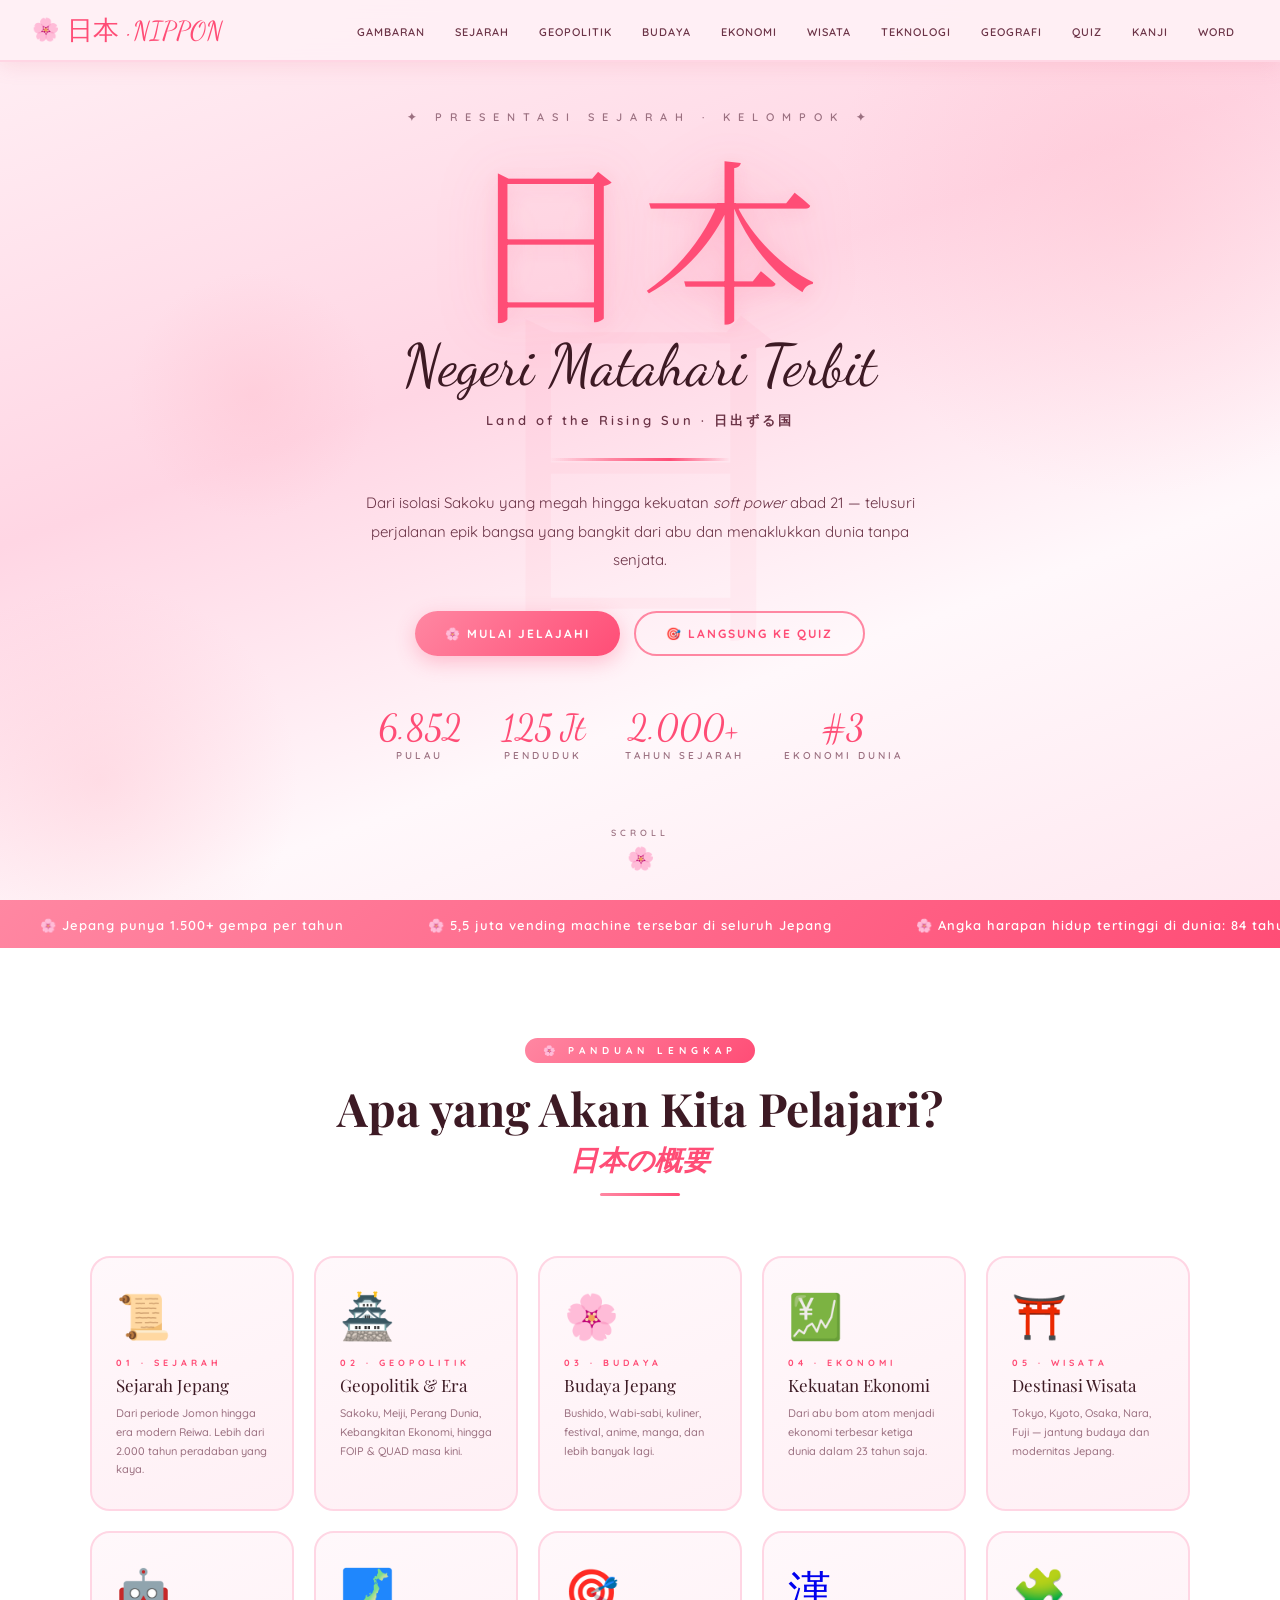
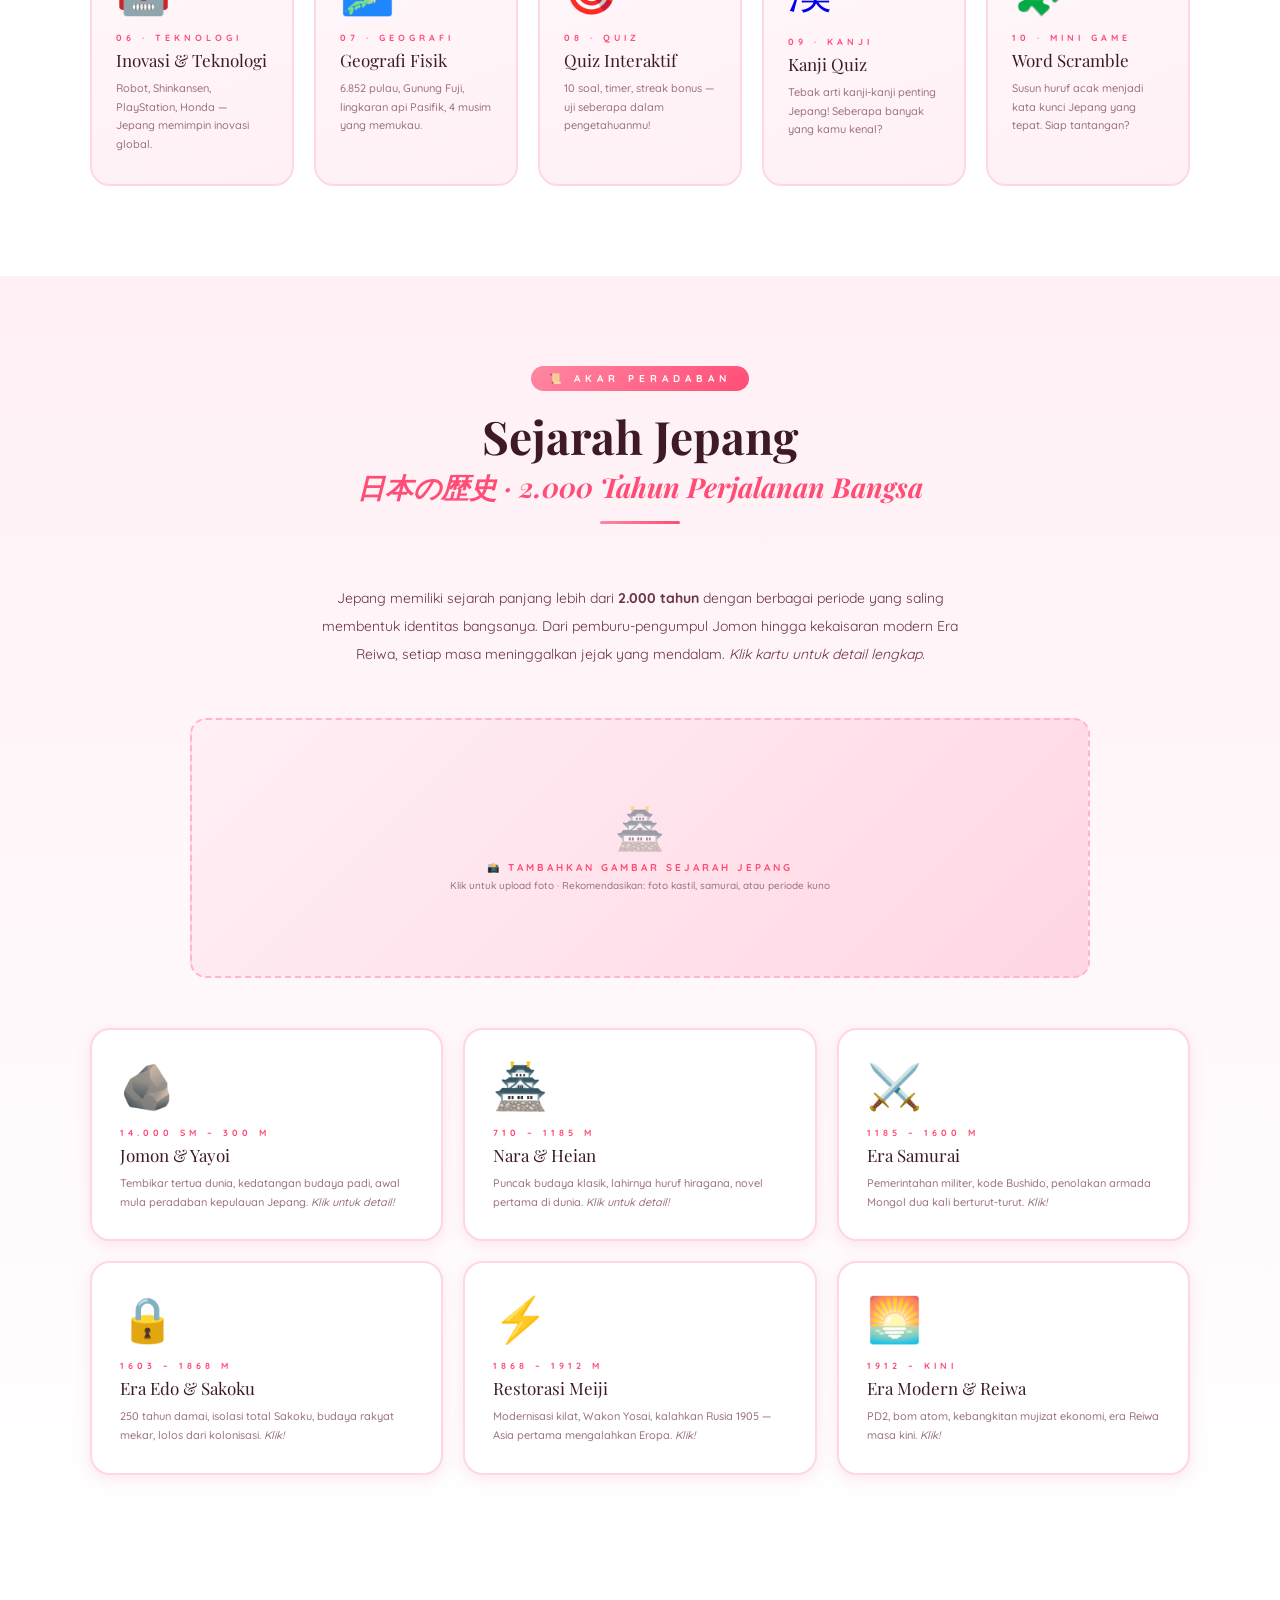
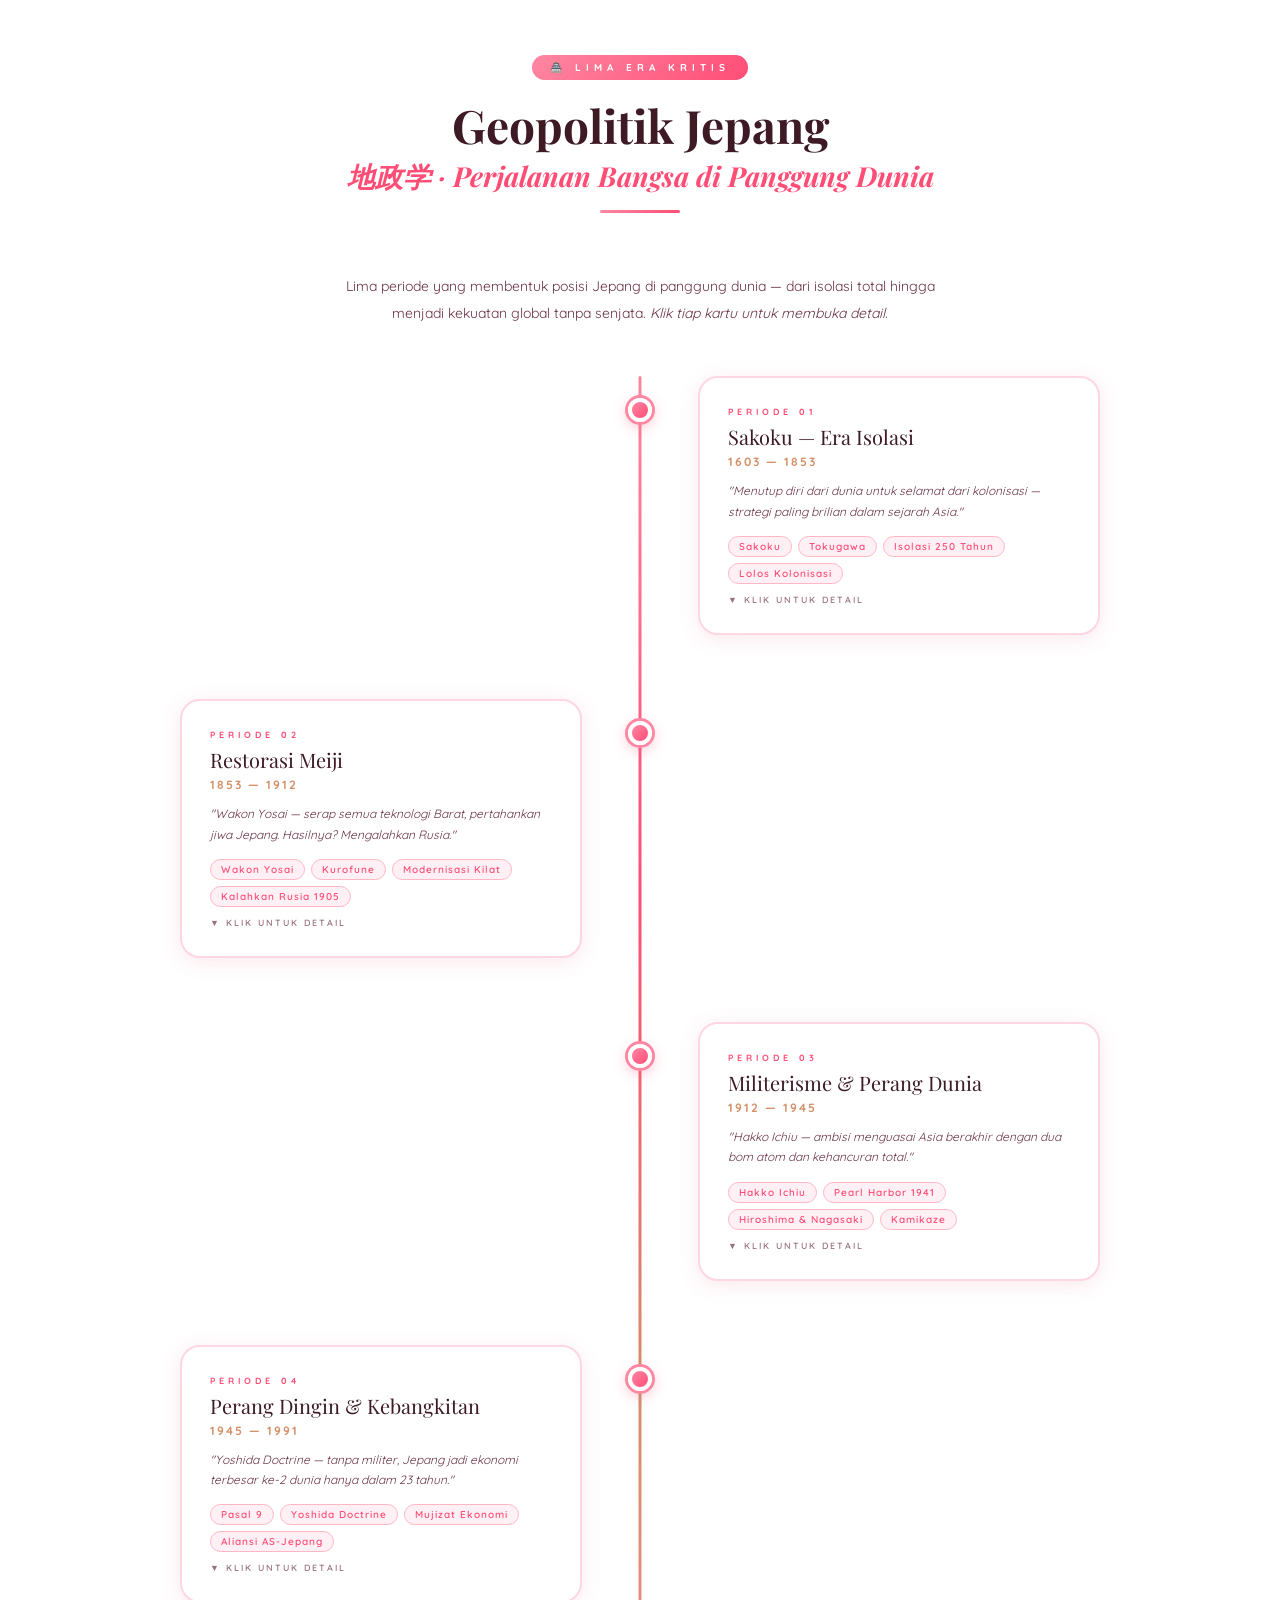
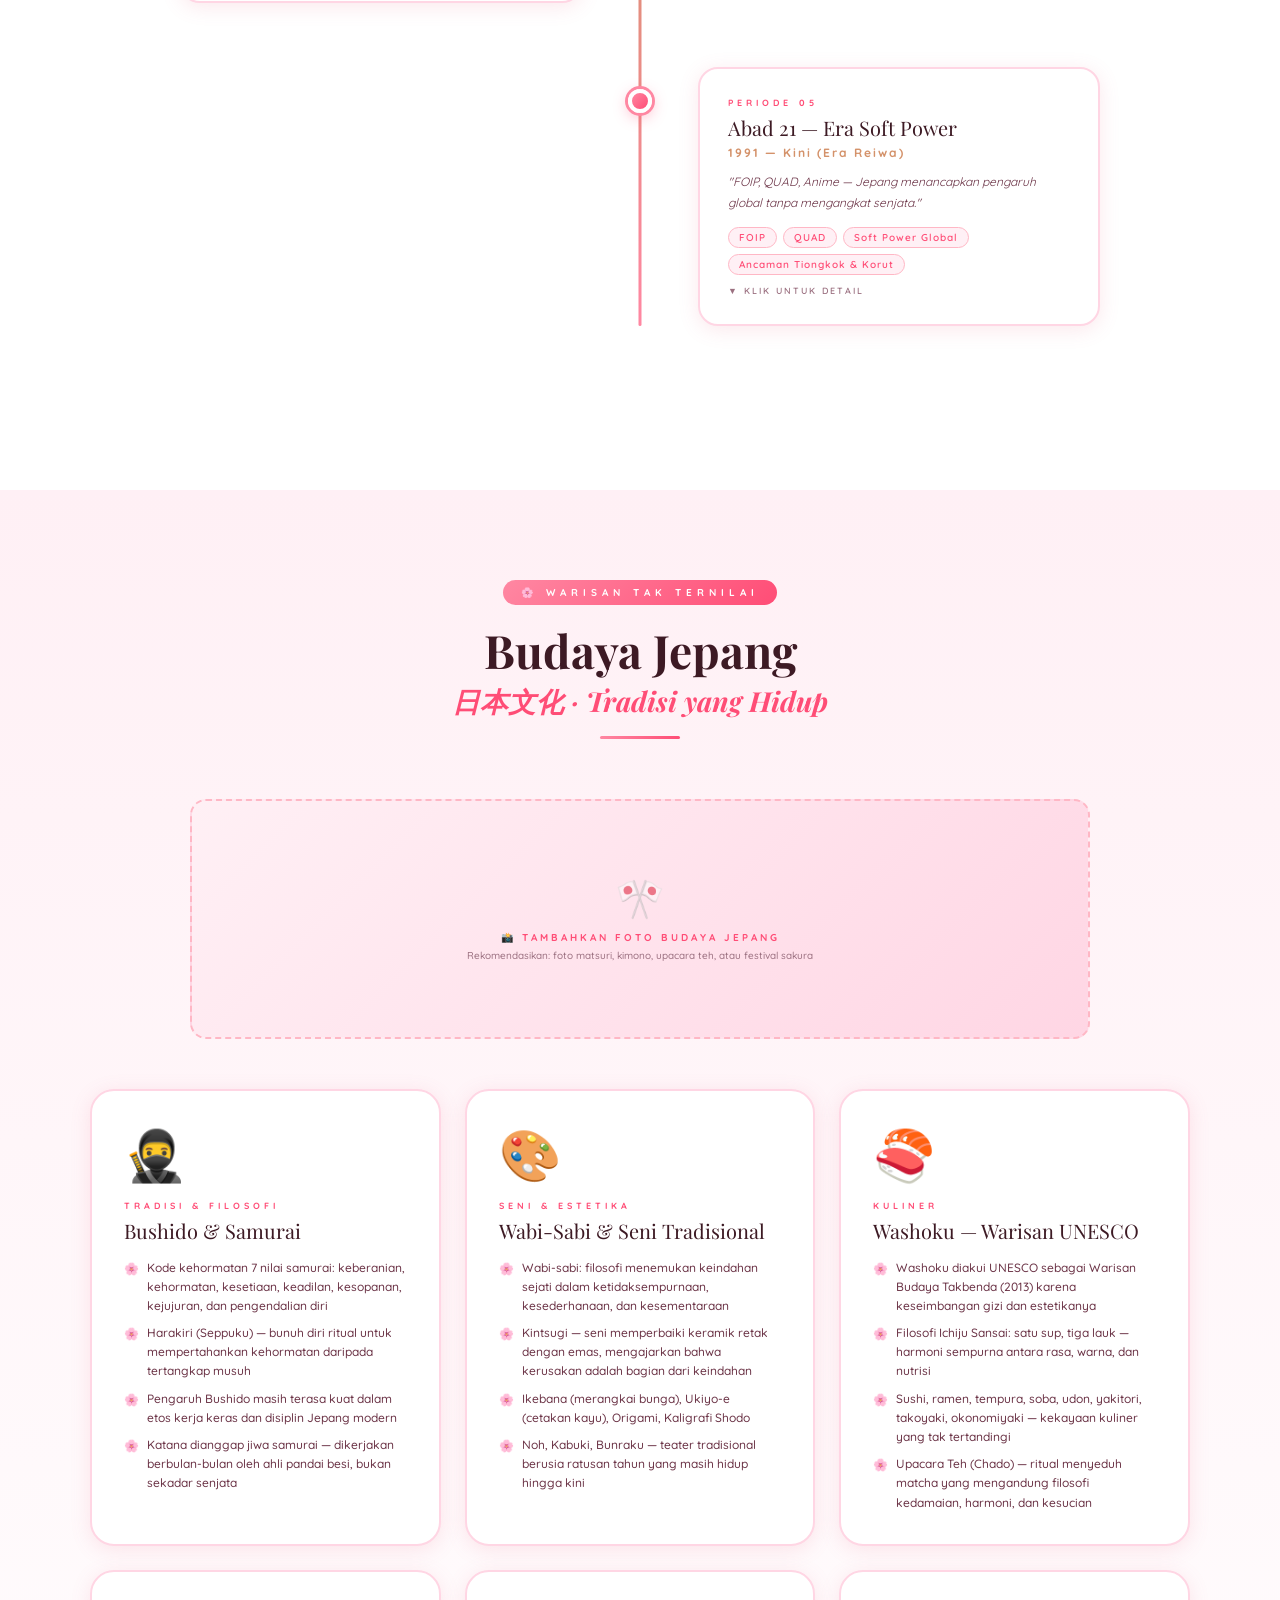
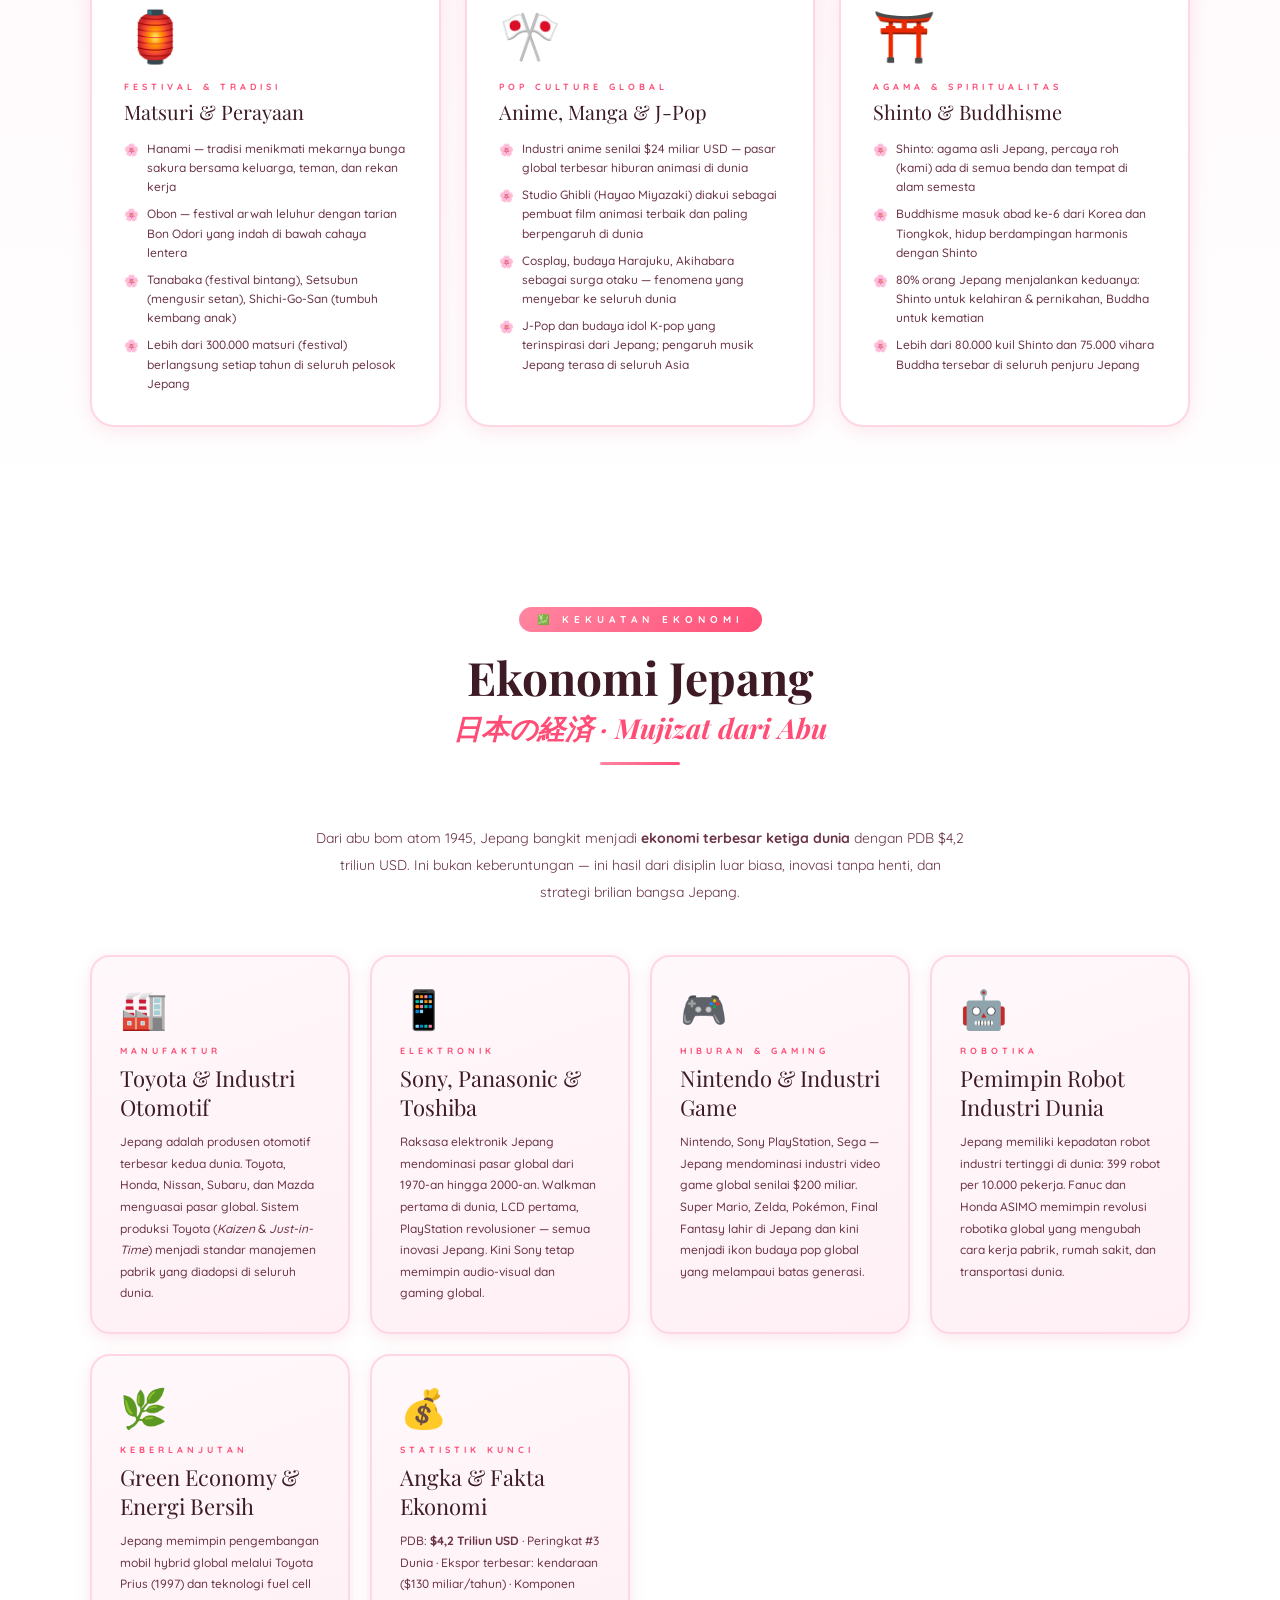
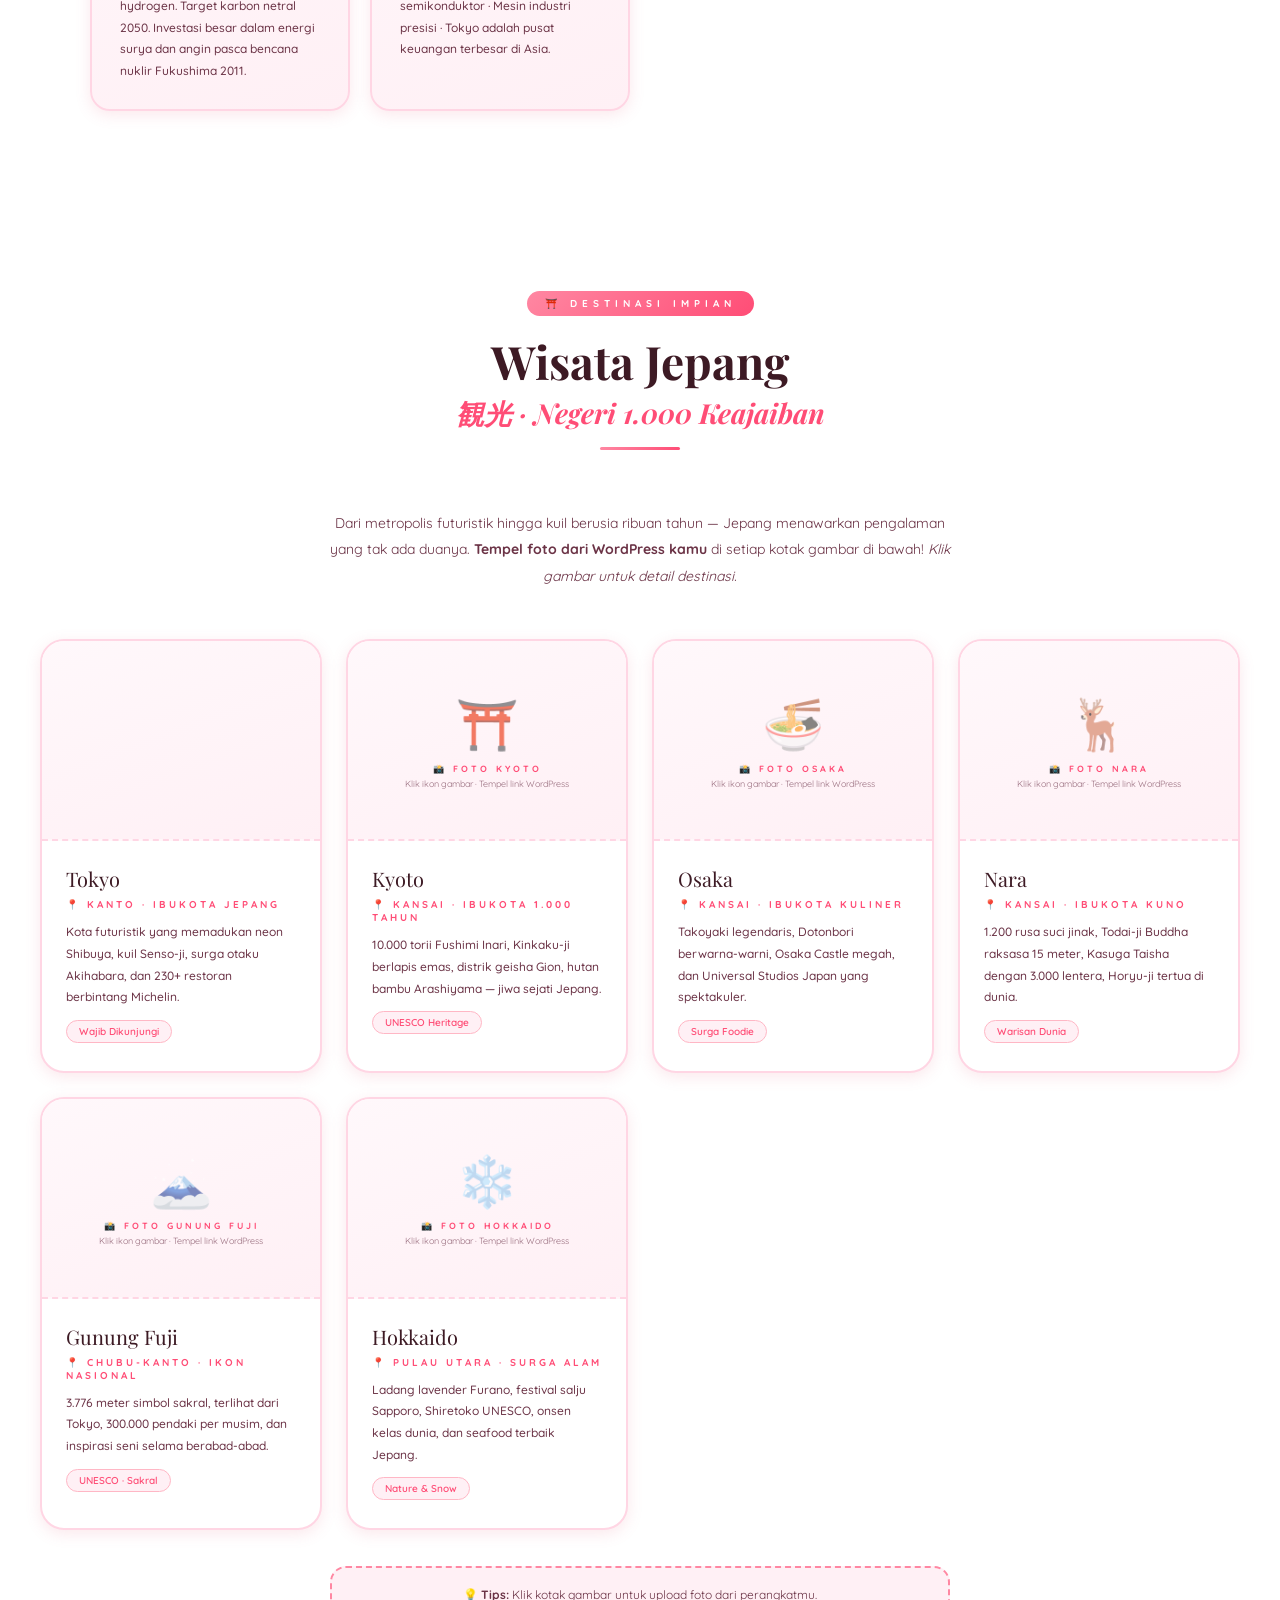
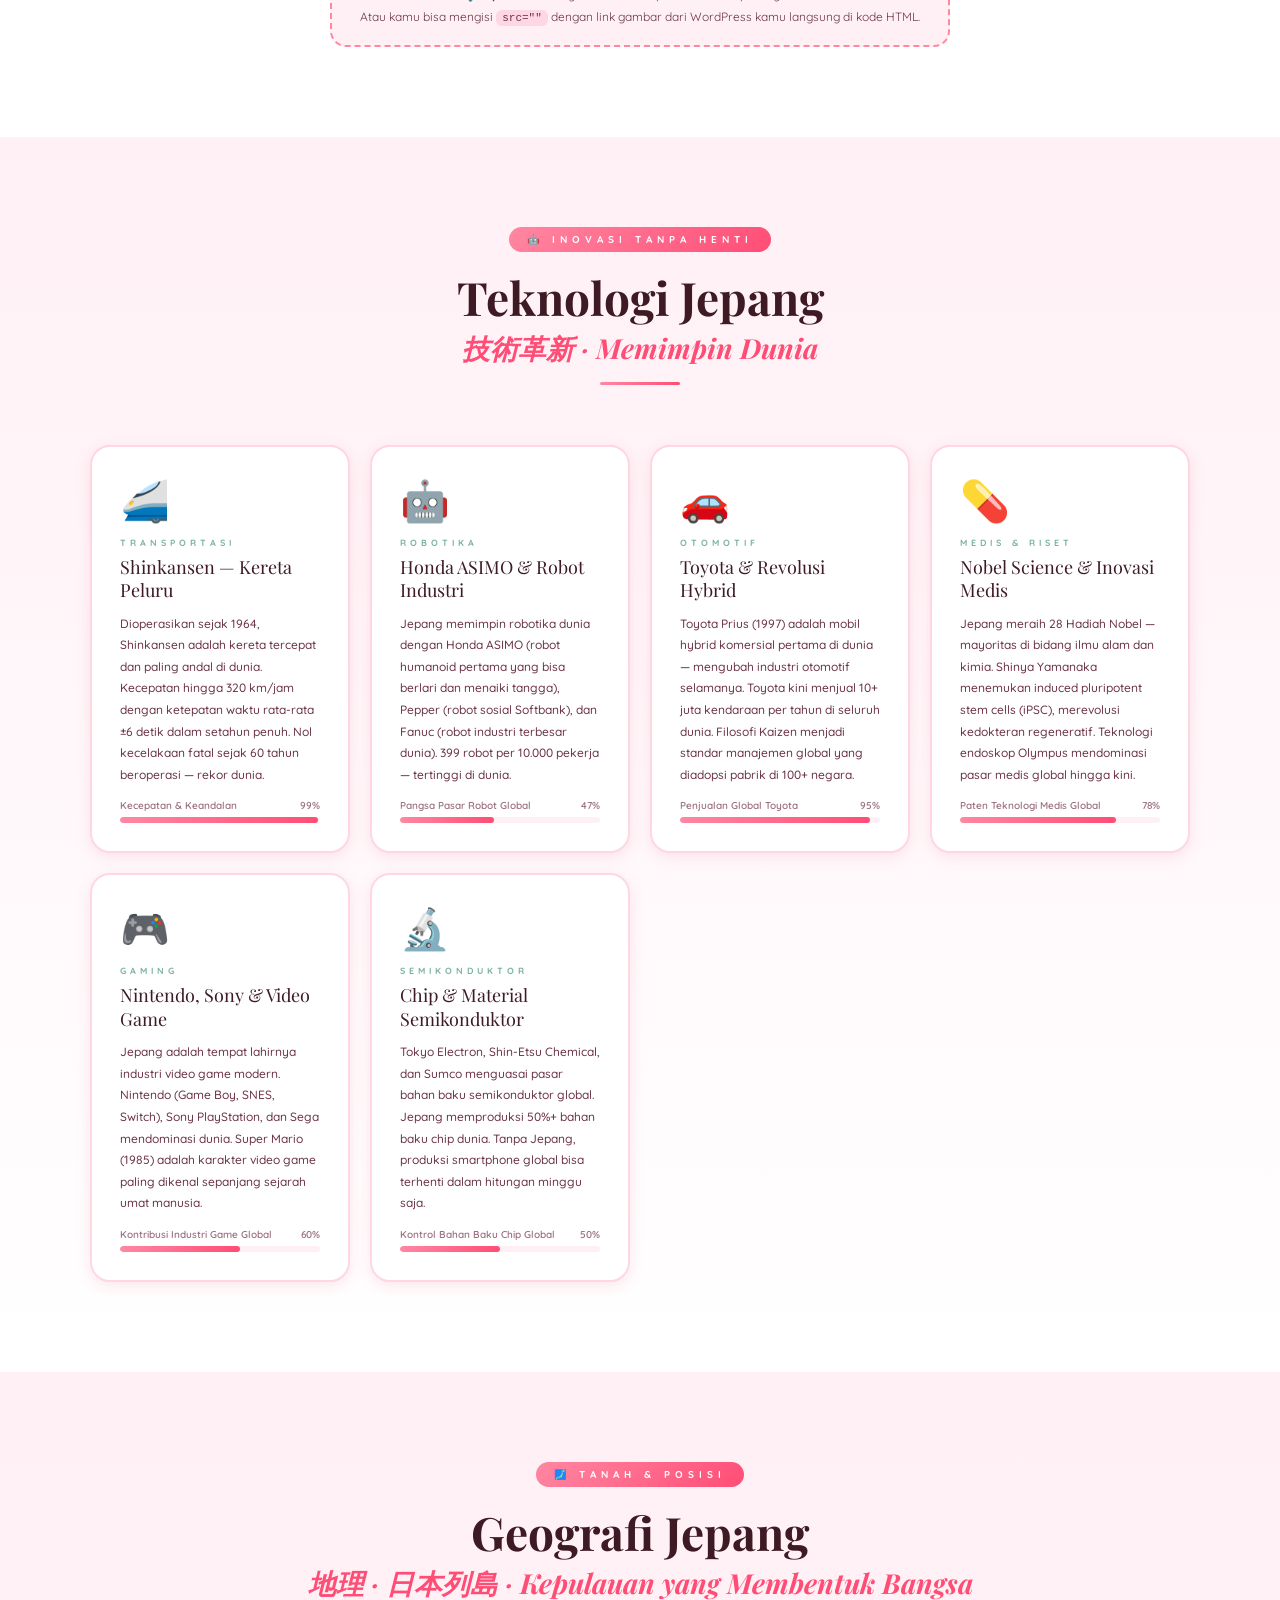
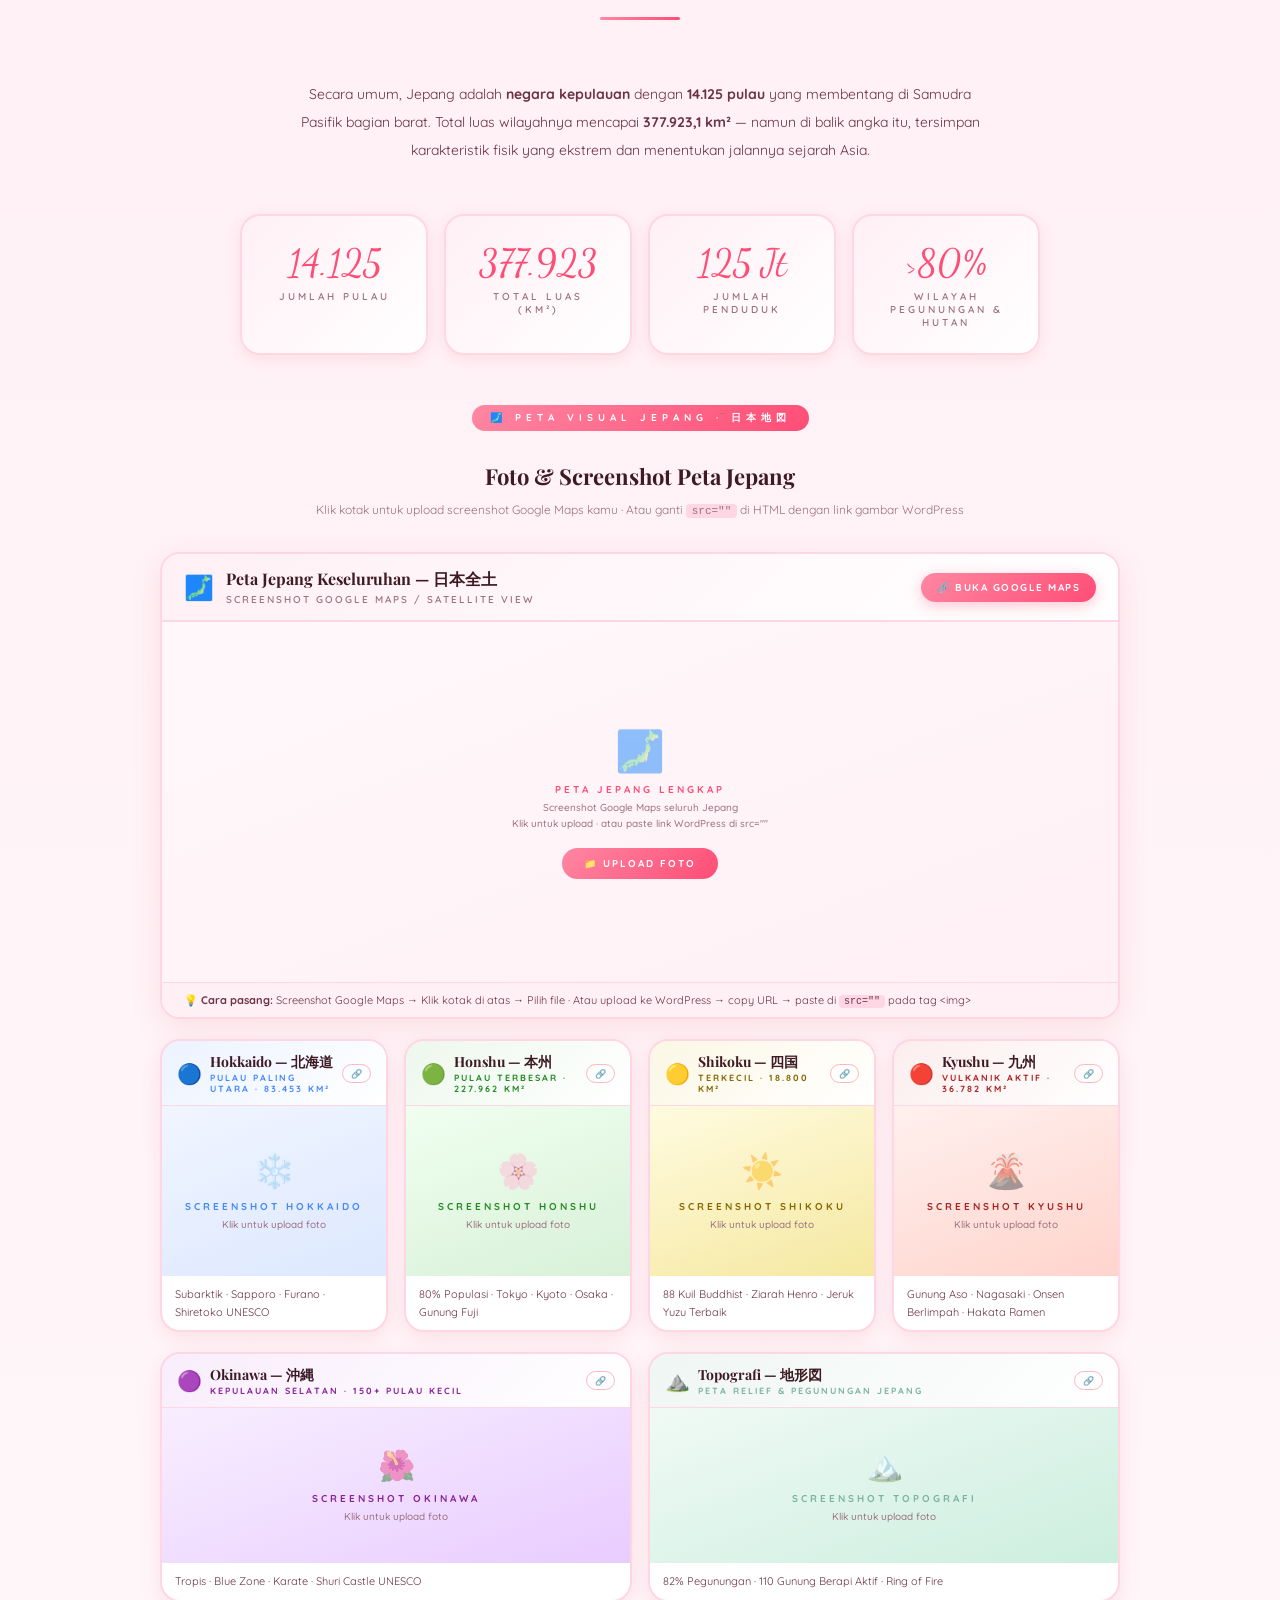
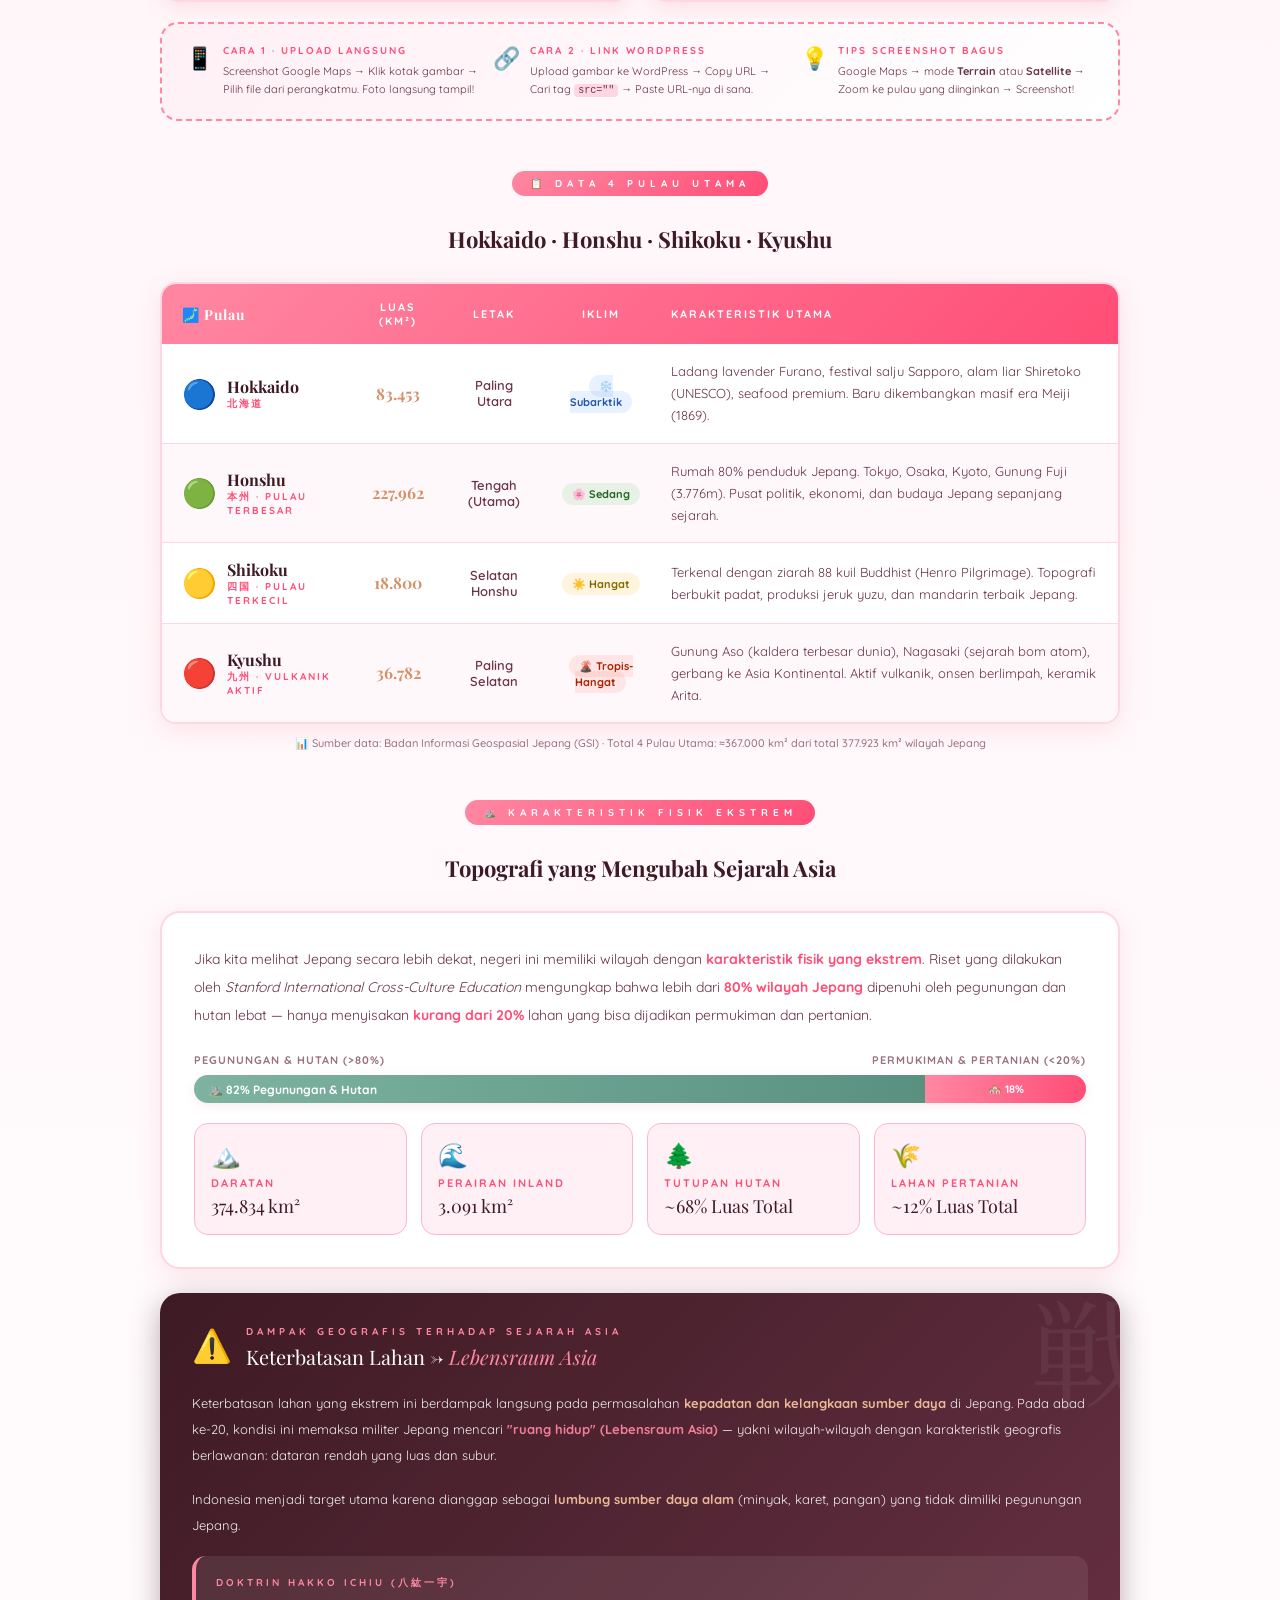
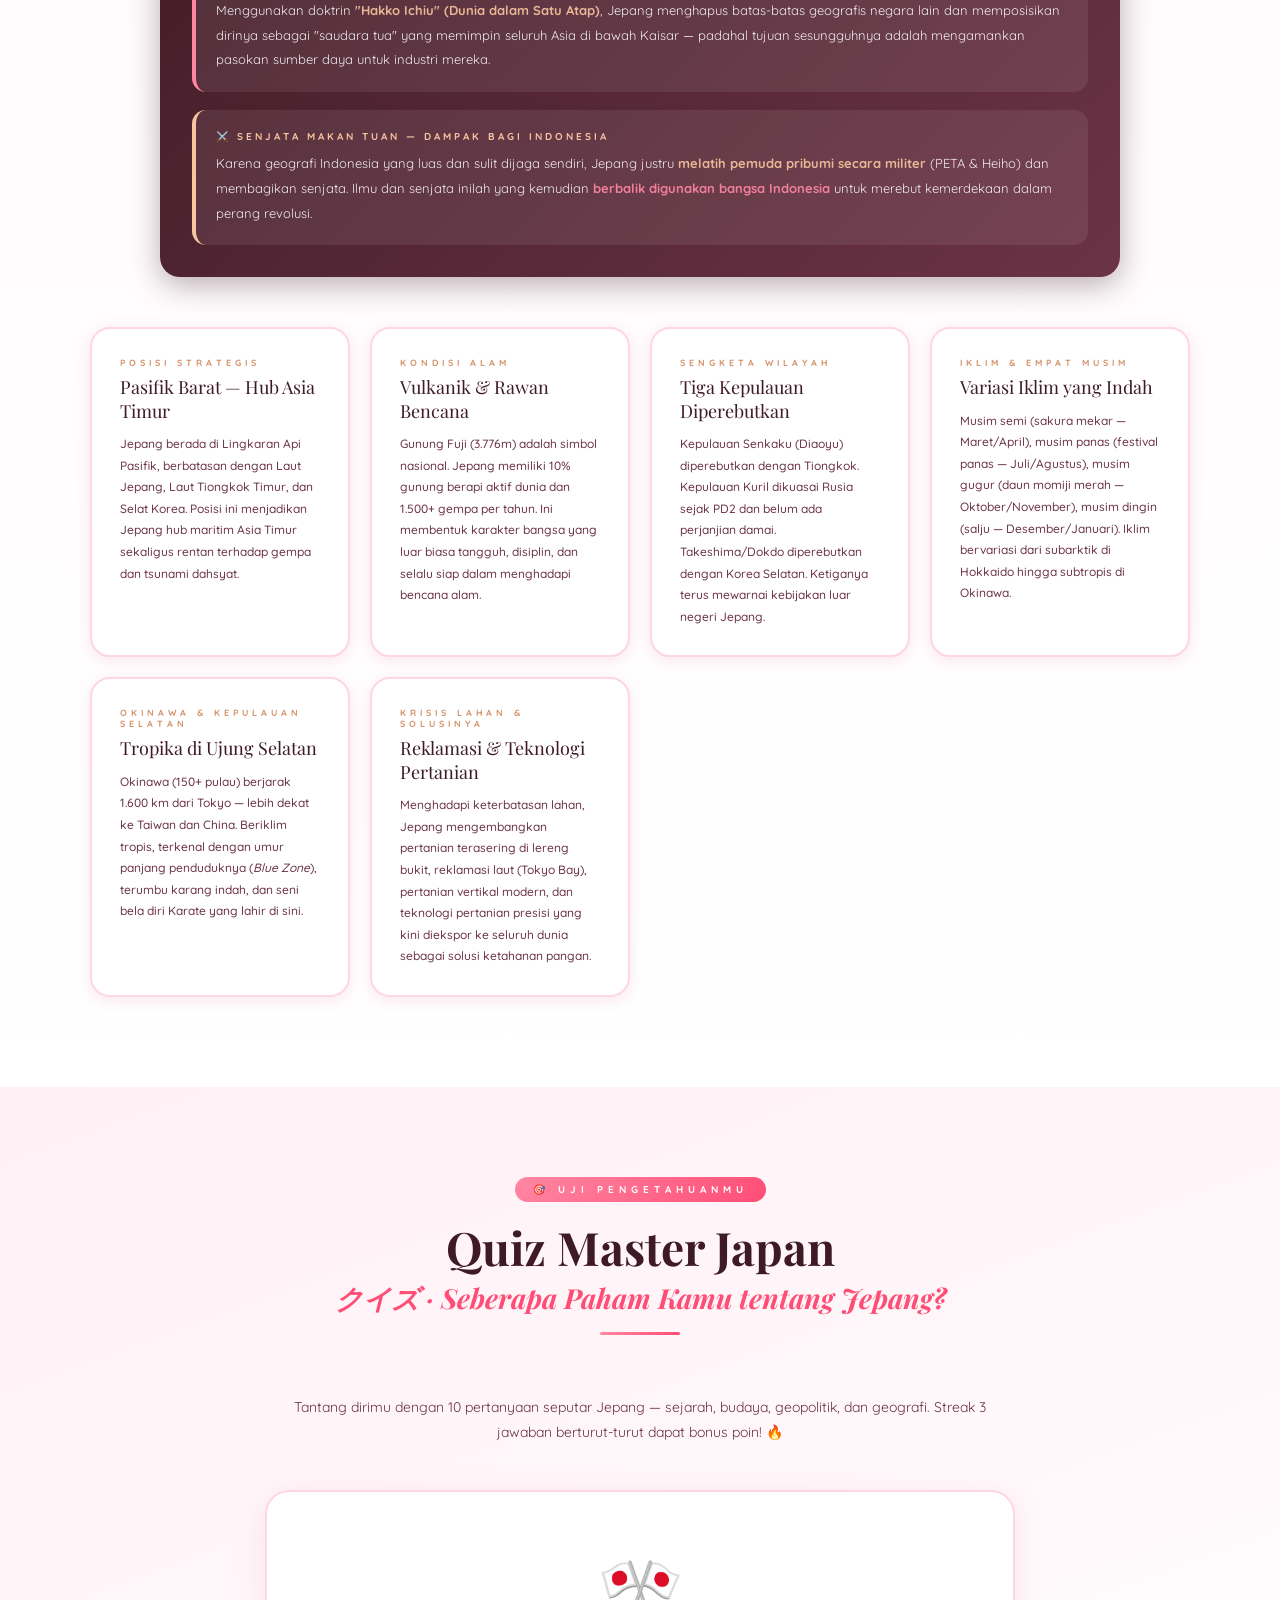
==== commit fe694d2b: "Update index.html" ====
--- a/index.html
+++ b/index.html
@@ -1334,11 +1334,9 @@
     <div class="wisata-card fade-in">
       <div class="wisata-img" id="wi-tokyo" onclick="handleWisataClick(event, 'img-tokyo', 'Tokyo — Ibukota Kontras','KOTA METROPOLITAN','<strong>Tokyo</strong> adalah salah satu kota terbesar dan terpadat di dunia dengan populasi 14 juta jiwa (37 juta di area metropolitan).<br><br>Tokyo memadukan masa depan dan masa lalu secara sempurna: gedung pencakar langit di samping kuil berusia 400 tahun, budaya kawaii di samping tradisi samurai.<br><br><strong>Destinasi wajib:</strong><br>• Shibuya Crossing — persimpangan tersibuk di dunia (3.000 penyeberang per menit)<br>• Senso-ji Temple (Asakusa) — kuil tertua Tokyo, dibangun 628 M<br>• Akihabara — surga elektronik dan budaya otaku global<br>• Harajuku — pusat fashion avant-garde dan budaya kawaii<br>• Tokyo Skytree (634 m) — menara tertinggi di dunia<br>• Tsukiji & Toyosu — pasar ikan terbesar dunia<br><br>Tokyo juga memiliki lebih restoran berbintang Michelin daripada kota manapun di dunia (230+ bintang).')">
         <div class="wisata-img-placeholder" id="ph-tokyo">
-          <span class="ph-icon">🗼</span>
-          <div class="ph-text">📸 Foto Tokyo</div>
-          <div class="ph-hint">Klik ikon gambar · Tempel link WordPress</div>
-        </div>
-        <img id="img-tokyo" src="" alt="Tokyo" style="display:none;">
+        
+        </div>
+        <img id="img-tokyo" src="https://yaffblog.wordpress.com/wp-content/uploads/2026/04/img_0567.jpeg" alt="Tokyo" style="display:none;">
         <input type="file" accept="image/*" id="file-tokyo" style="position:absolute;inset:0;opacity:0;cursor:pointer;z-index:10;" onchange="previewWisataImg(this,'img-tokyo','ph-tokyo','wi-tokyo')">
       </div>
       <div class="wisata-body">
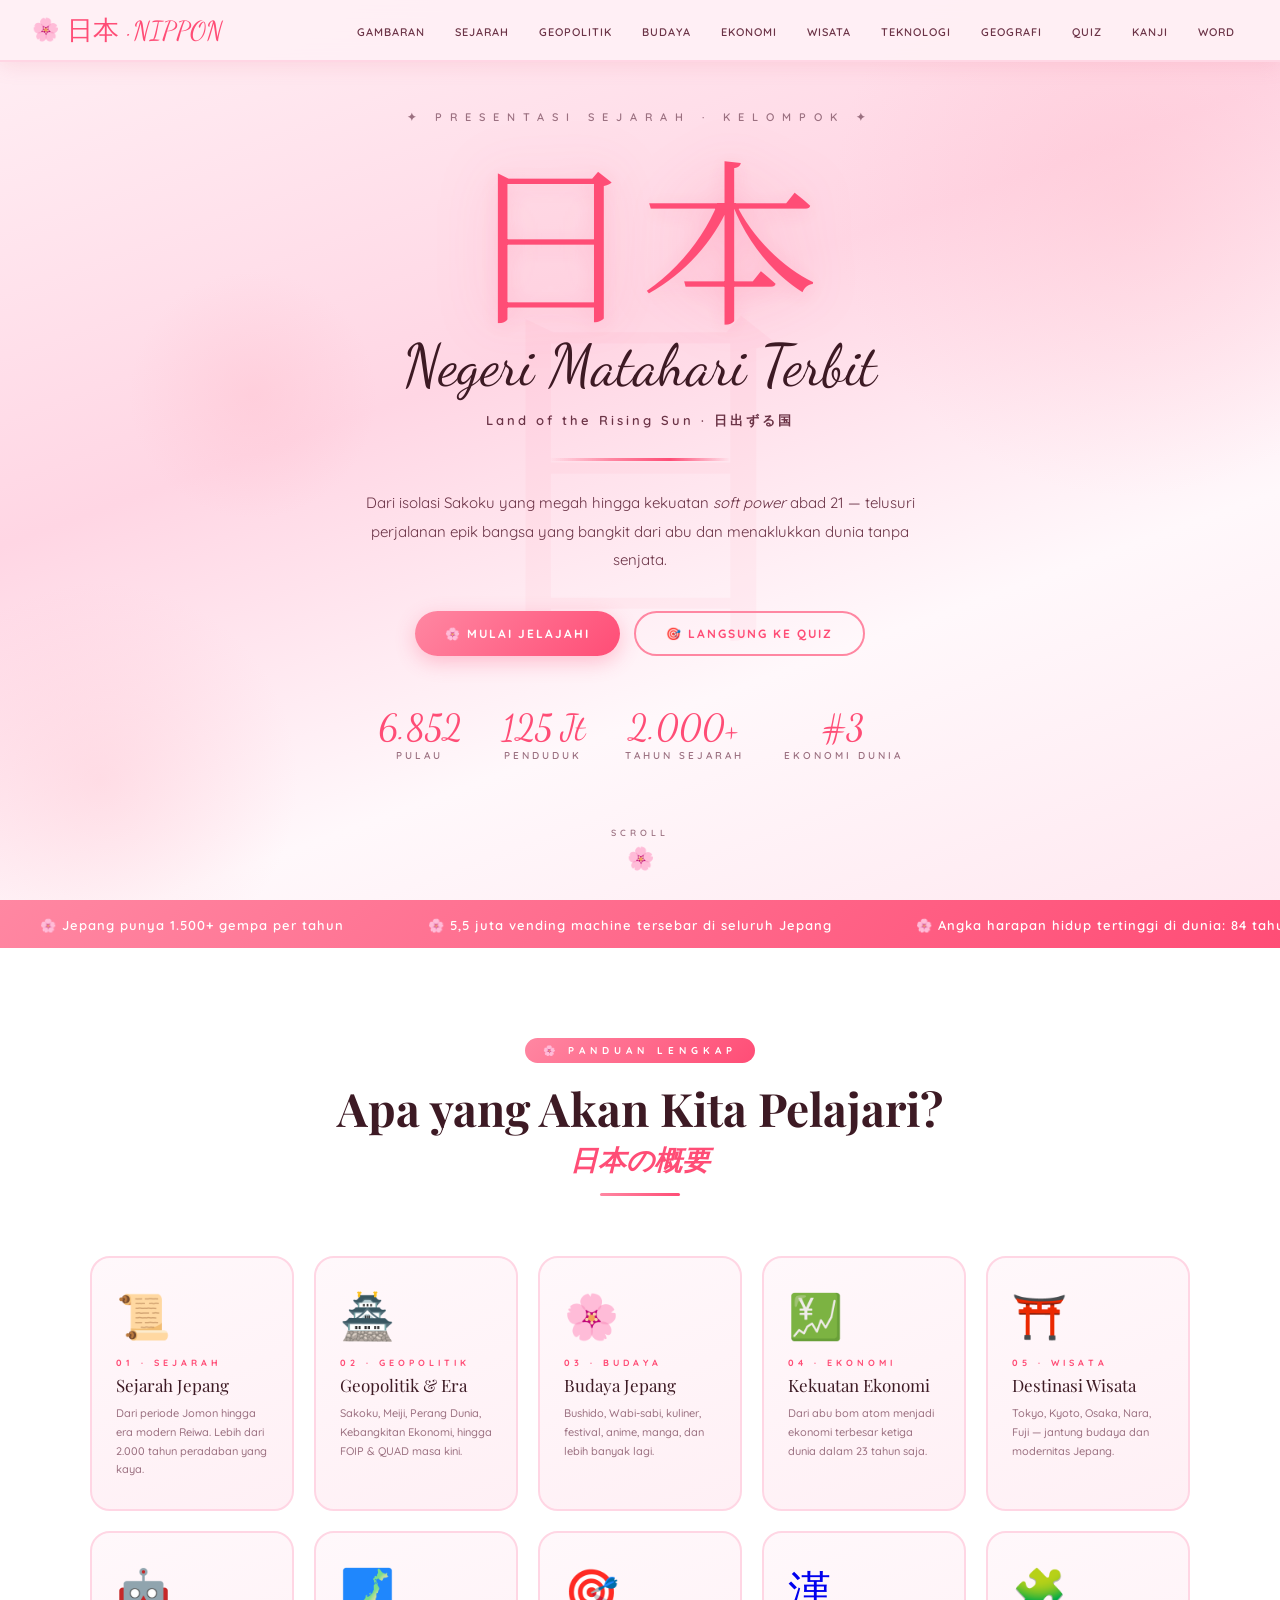
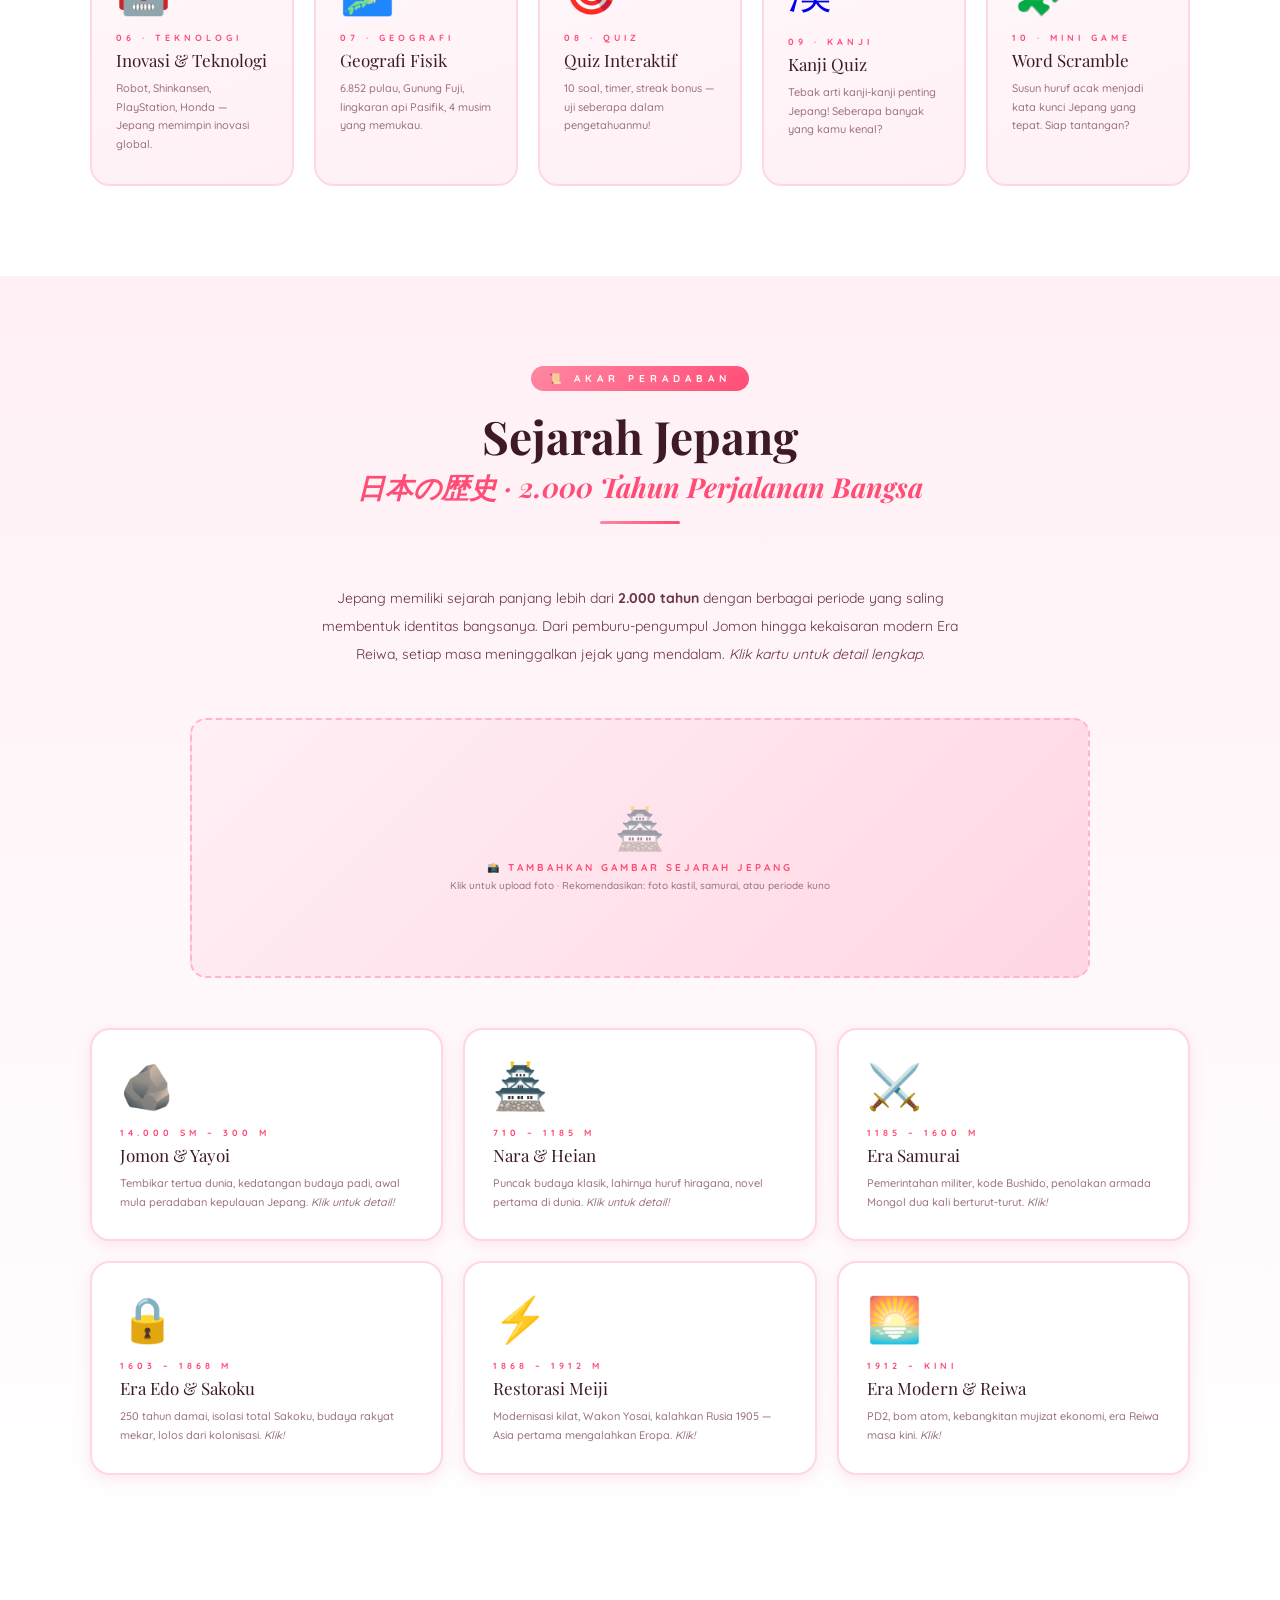
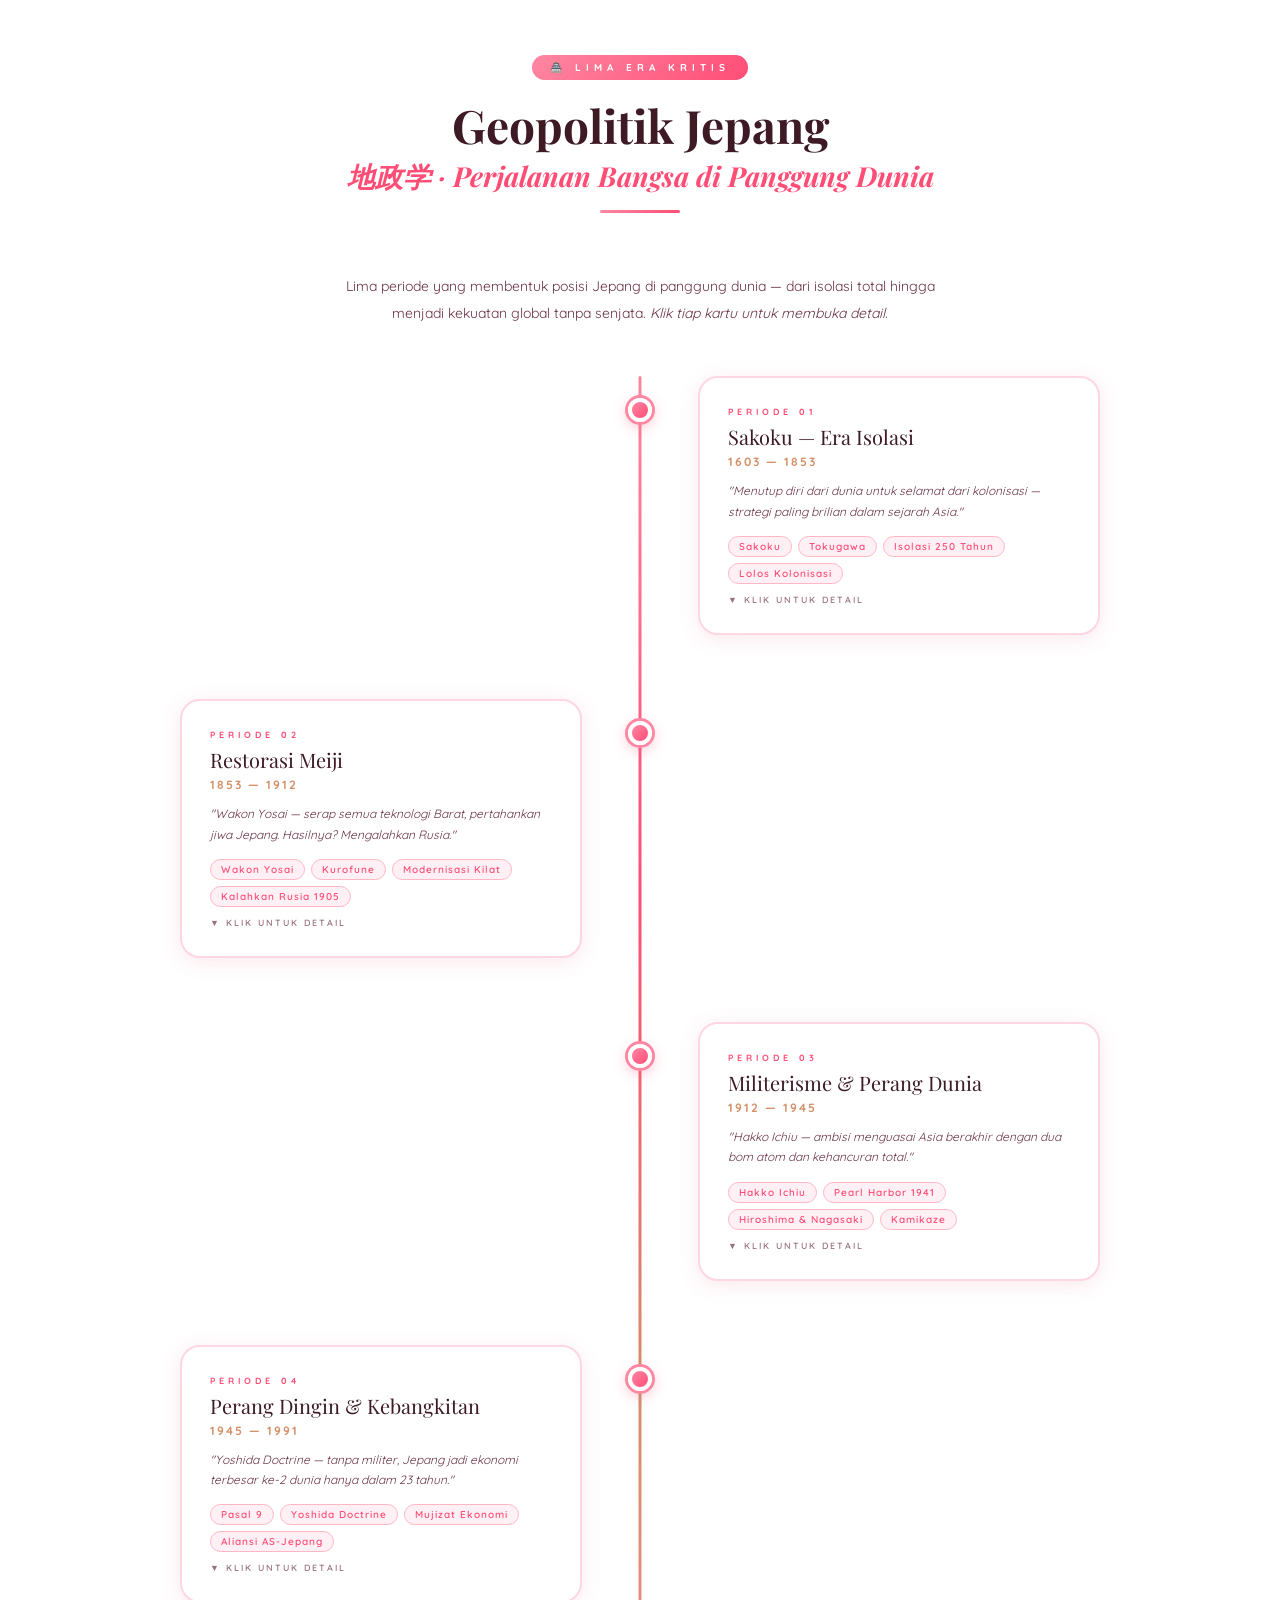
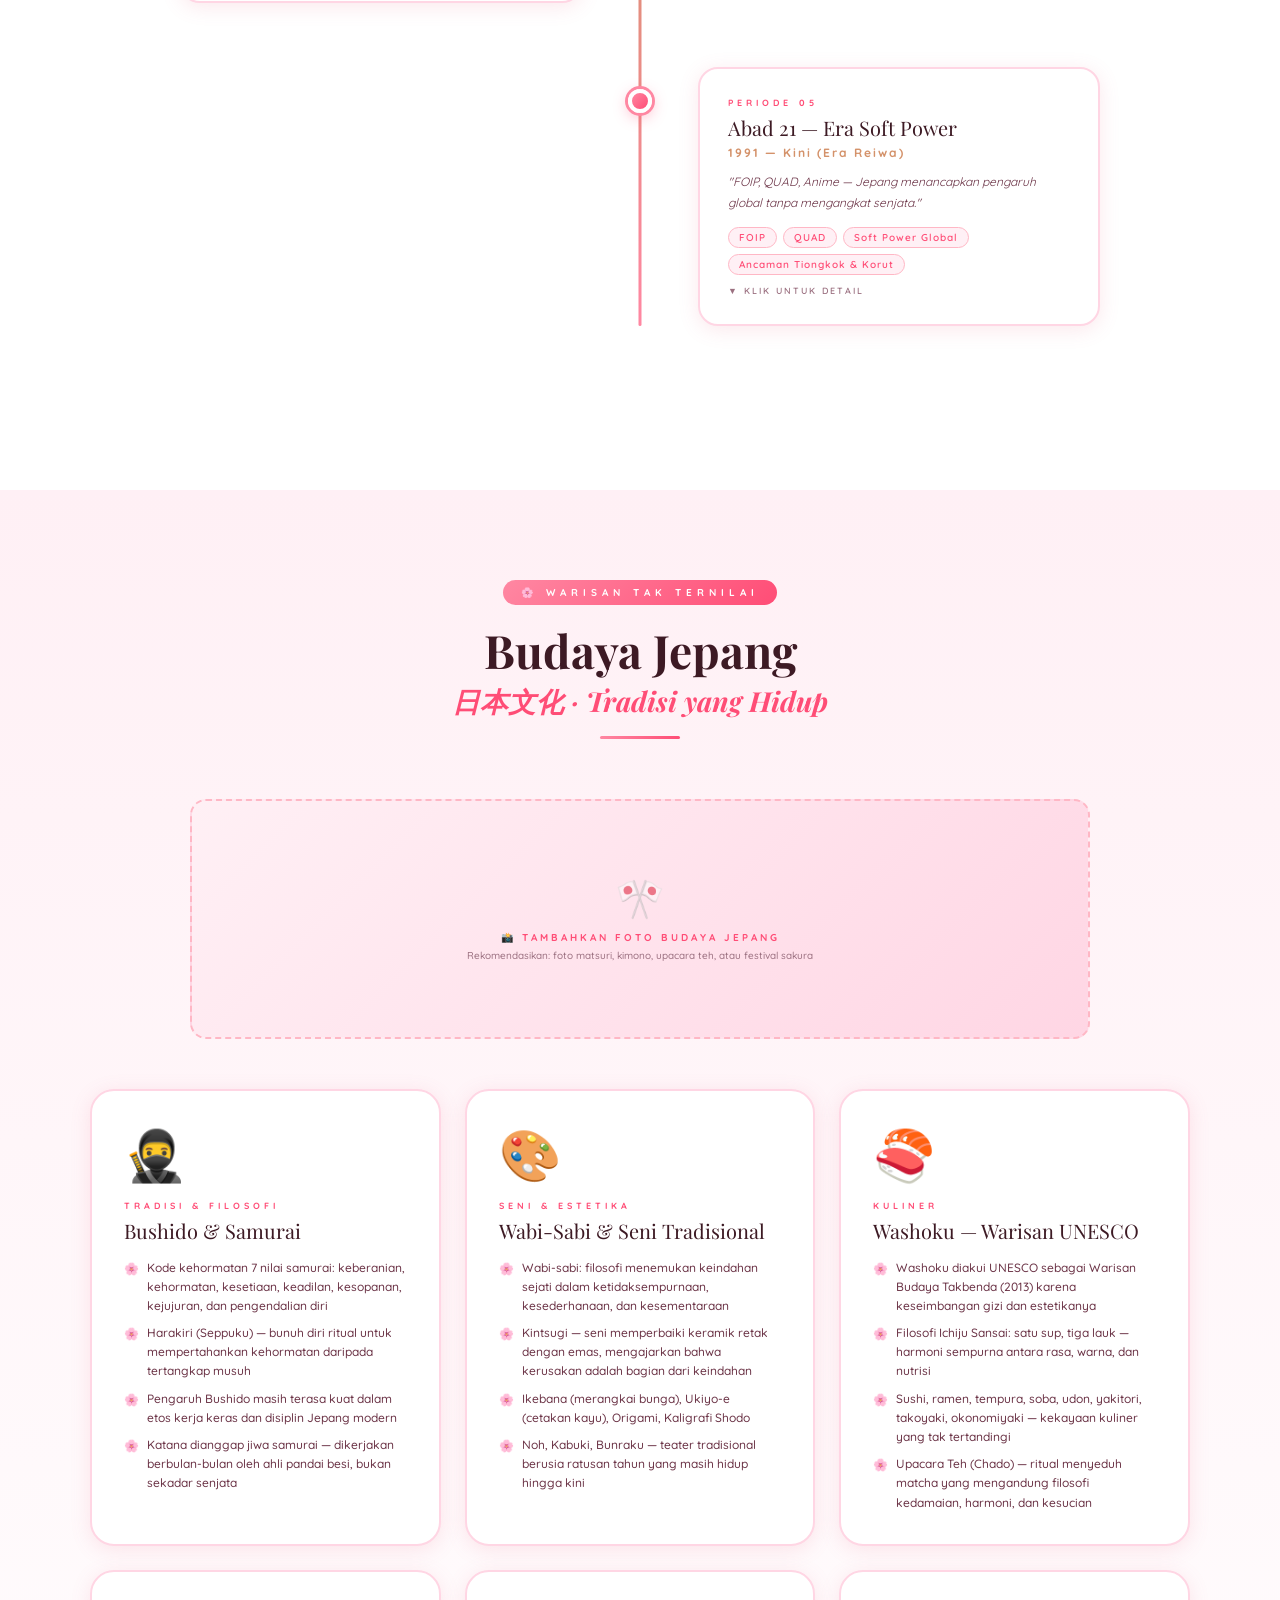
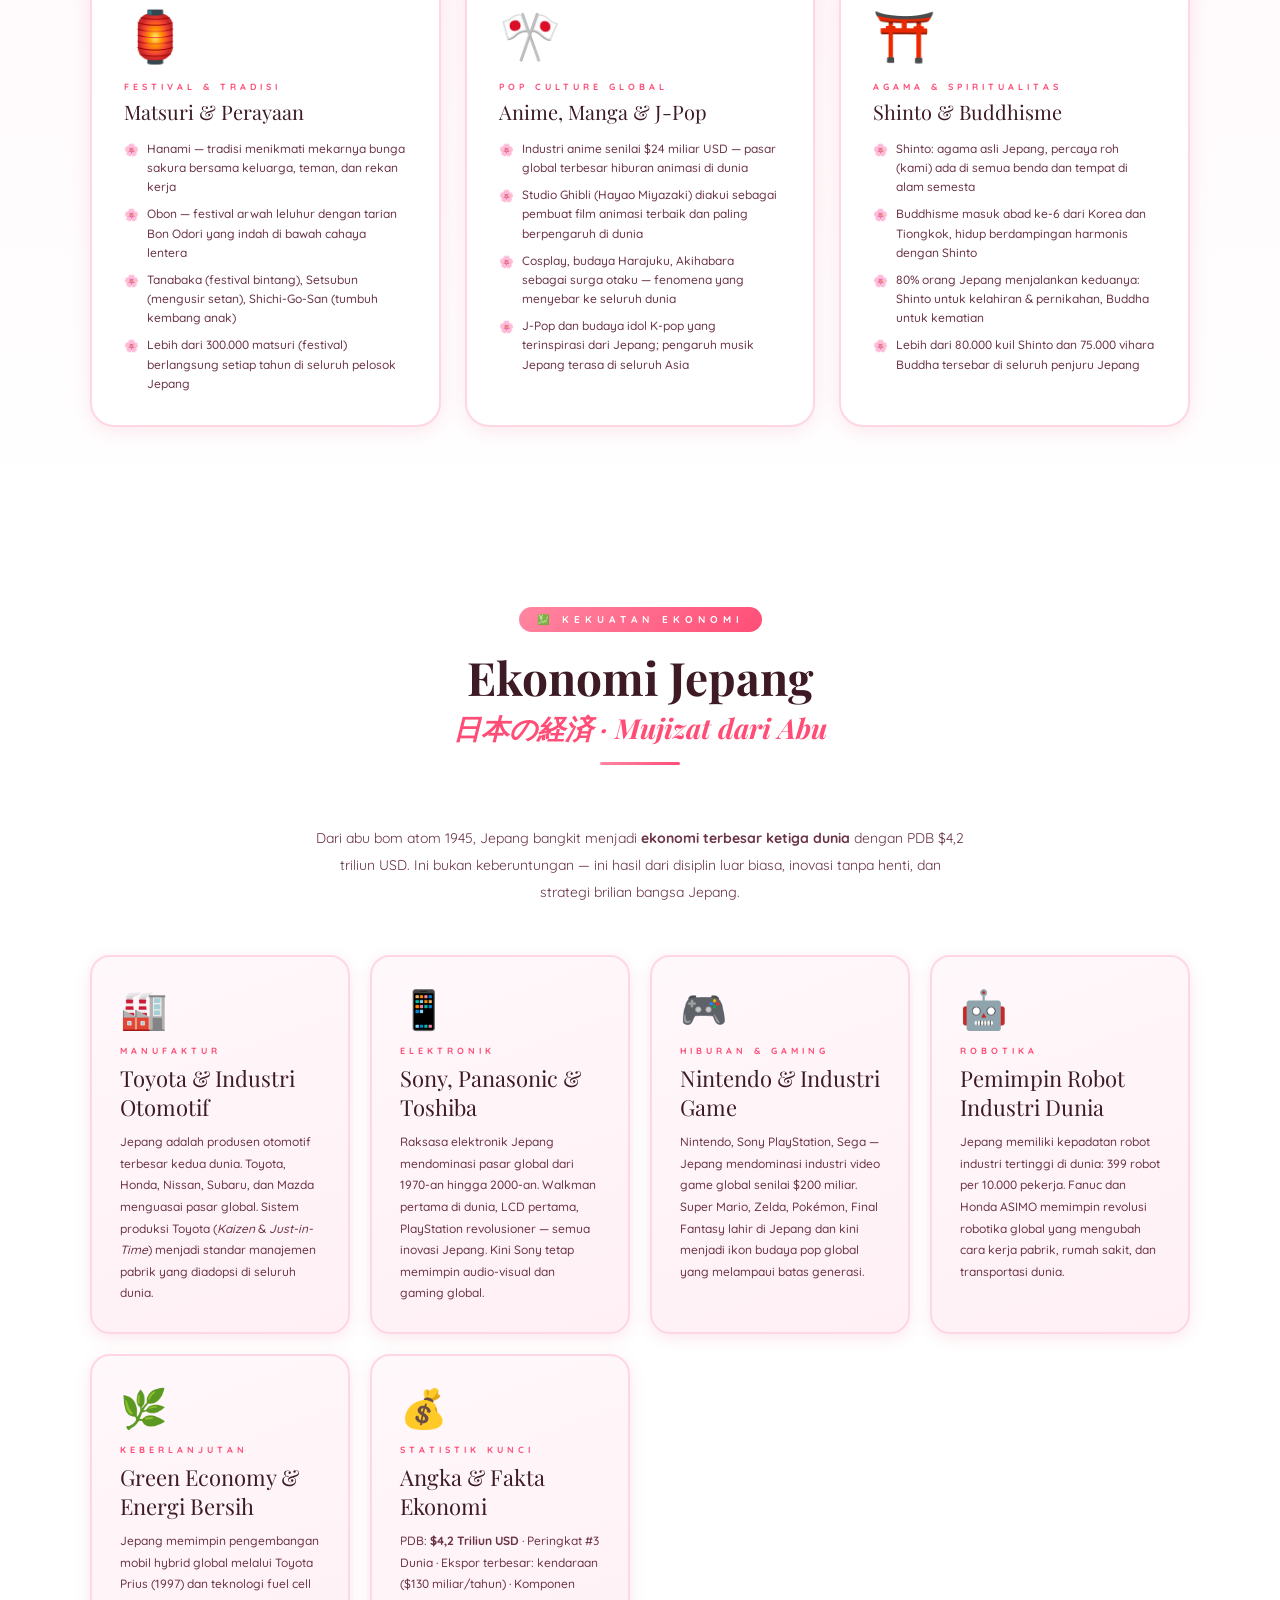
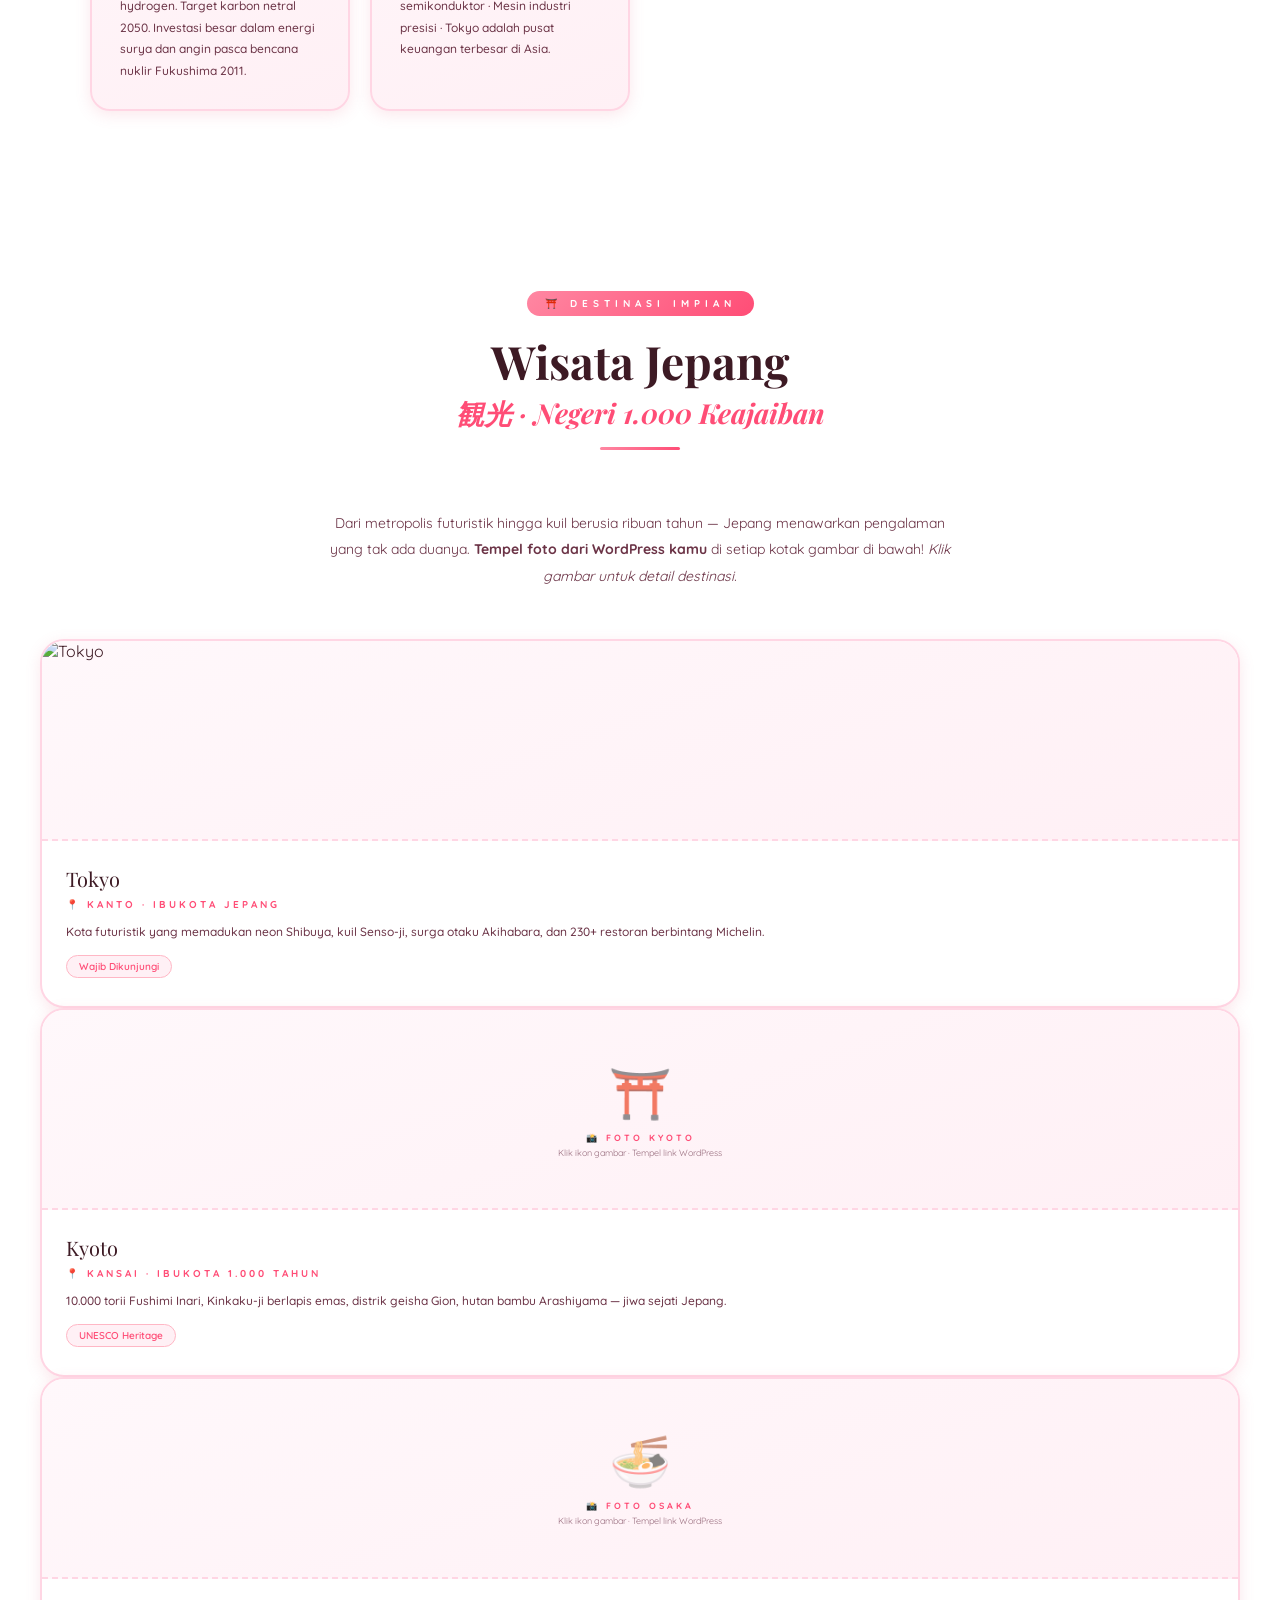
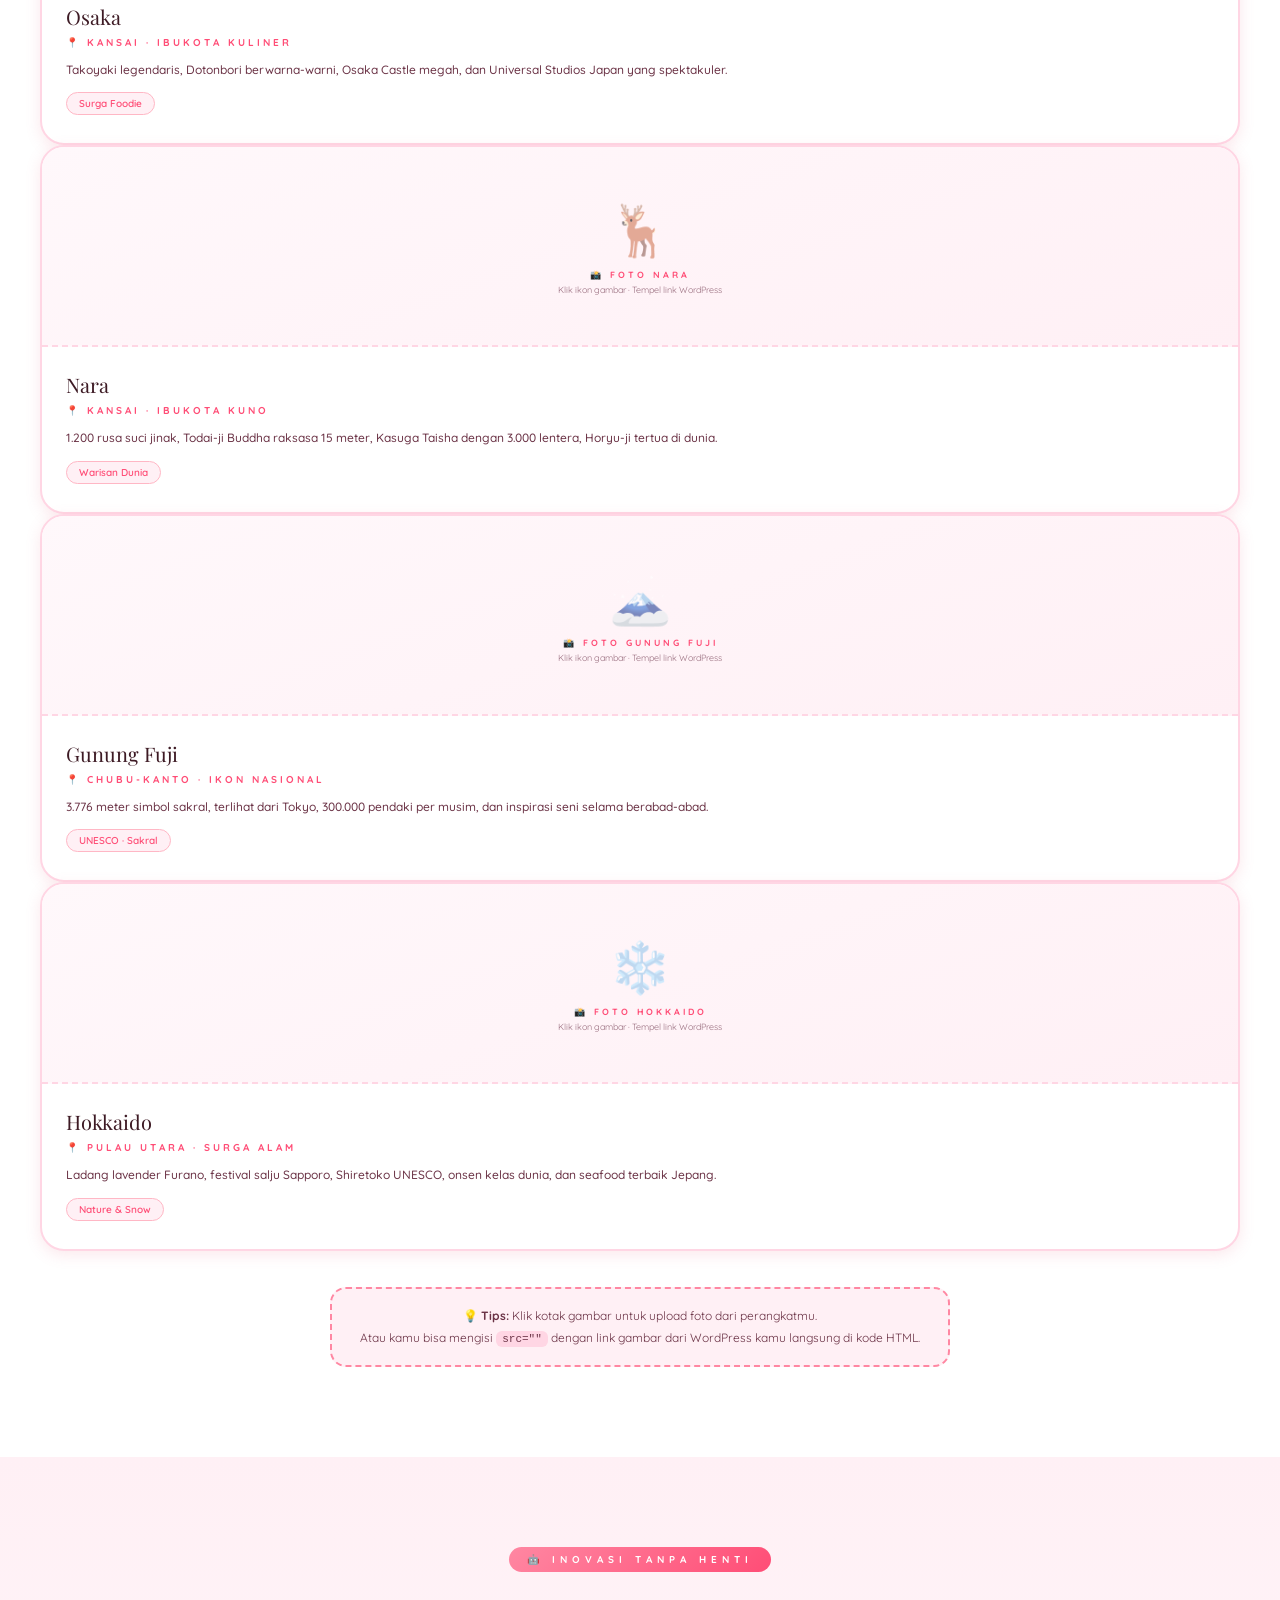
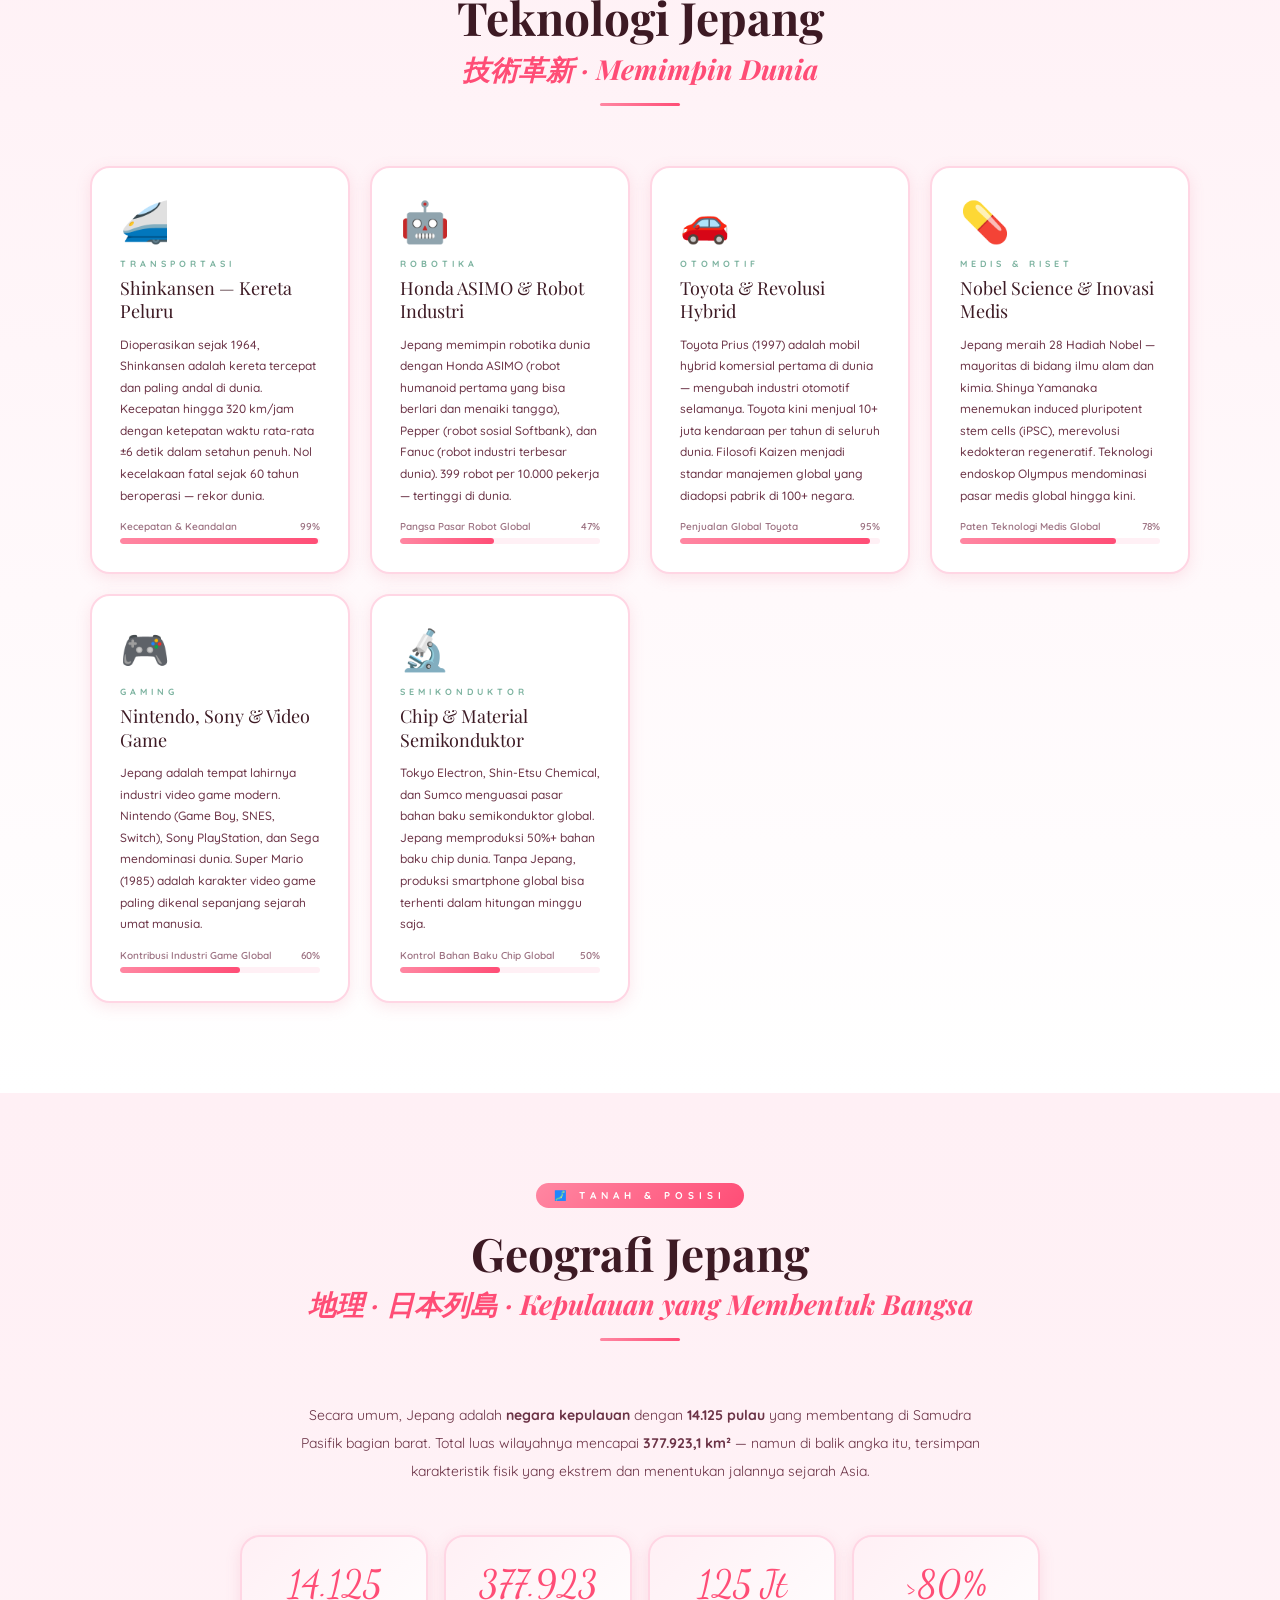
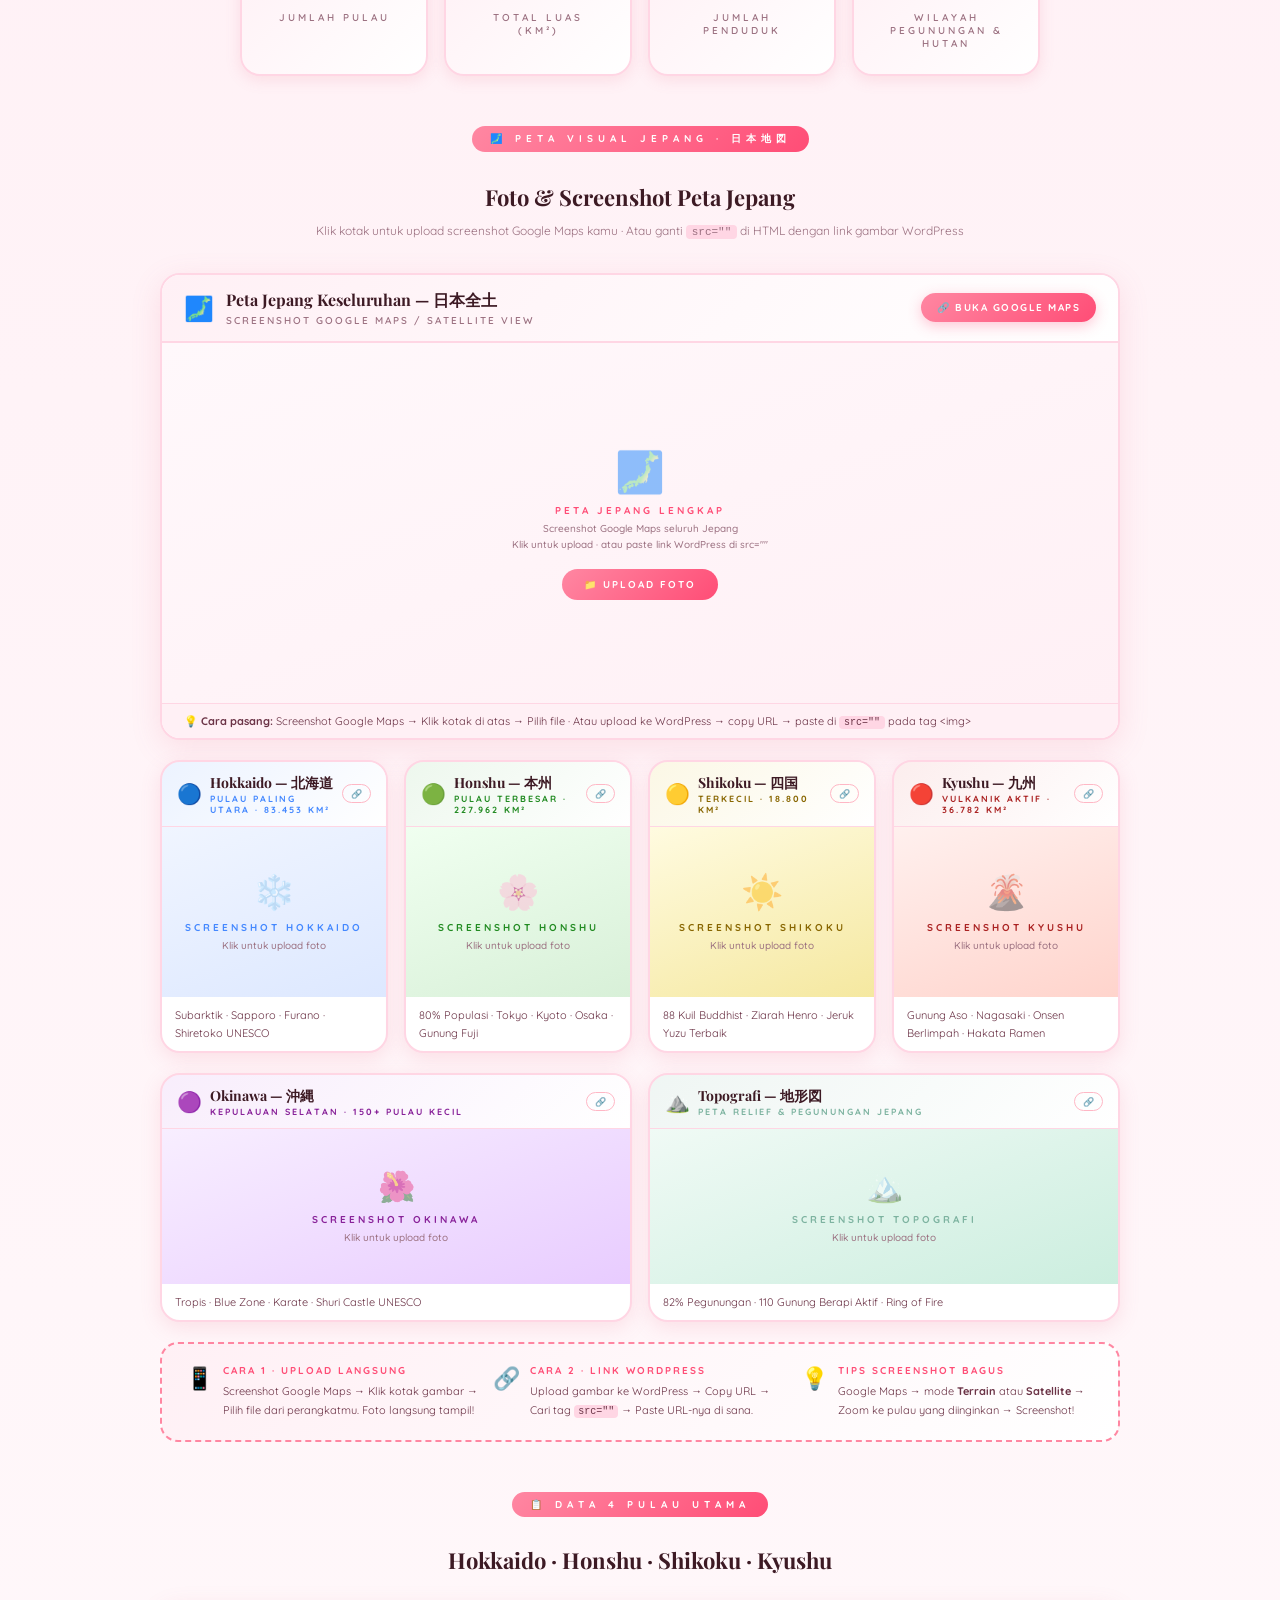
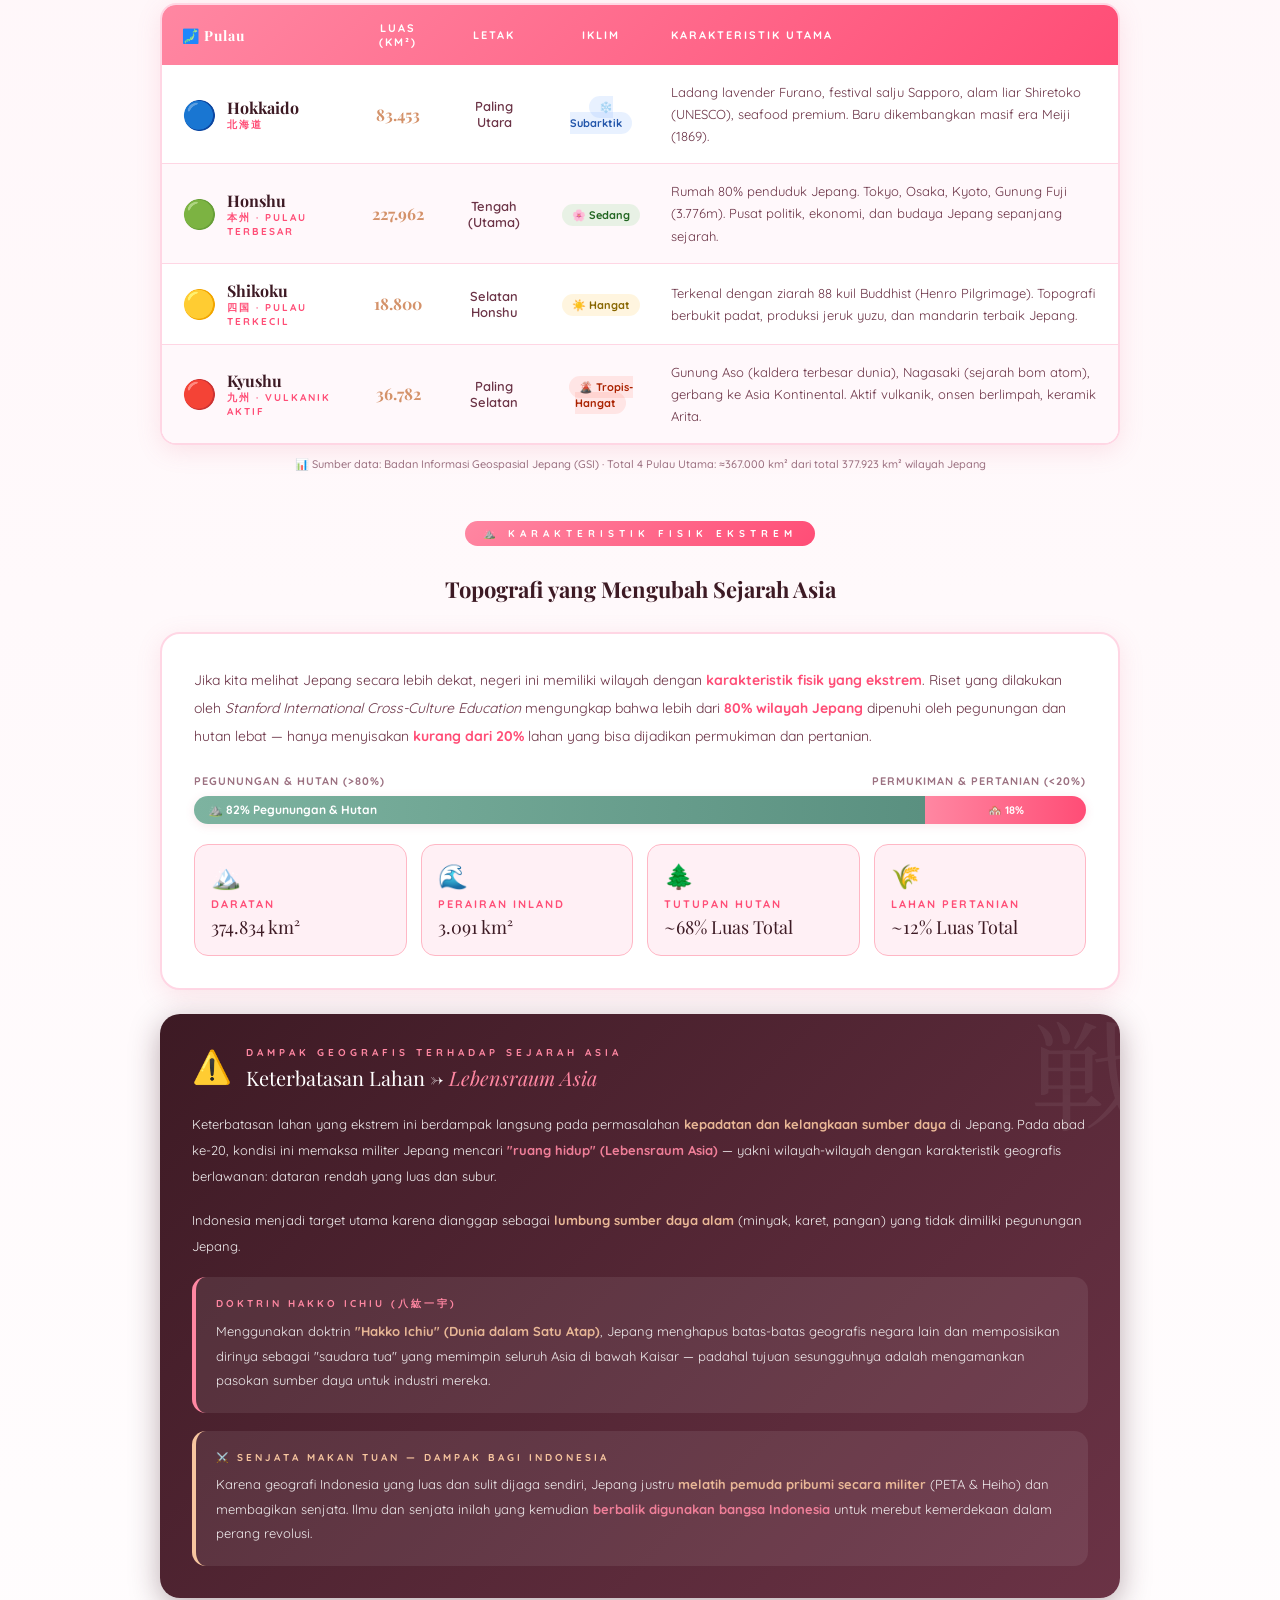
==== commit feafa0ef: "Update index.html" ====
--- a/index.html
+++ b/index.html
@@ -1331,12 +1331,13 @@
   </p>
   <div class="wisata-grid">
     <!-- TOKYO -->
-    <div class="wisata-card fade-in">
+  <div class="wisata-card fade-in">
       <div class="wisata-img" id="wi-tokyo" onclick="handleWisataClick(event, 'img-tokyo', 'Tokyo — Ibukota Kontras','KOTA METROPOLITAN','<strong>Tokyo</strong> adalah salah satu kota terbesar dan terpadat di dunia dengan populasi 14 juta jiwa (37 juta di area metropolitan).<br><br>Tokyo memadukan masa depan dan masa lalu secara sempurna: gedung pencakar langit di samping kuil berusia 400 tahun, budaya kawaii di samping tradisi samurai.<br><br><strong>Destinasi wajib:</strong><br>• Shibuya Crossing — persimpangan tersibuk di dunia (3.000 penyeberang per menit)<br>• Senso-ji Temple (Asakusa) — kuil tertua Tokyo, dibangun 628 M<br>• Akihabara — surga elektronik dan budaya otaku global<br>• Harajuku — pusat fashion avant-garde dan budaya kawaii<br>• Tokyo Skytree (634 m) — menara tertinggi di dunia<br>• Tsukiji & Toyosu — pasar ikan terbesar dunia<br><br>Tokyo juga memiliki lebih restoran berbintang Michelin daripada kota manapun di dunia (230+ bintang).')">
-        <div class="wisata-img-placeholder" id="ph-tokyo">
         
-        </div>
-        <img id="img-tokyo" src="https://yaffblog.wordpress.com/wp-content/uploads/2026/04/img_0567.jpeg" alt="Tokyo" style="display:none;">
+        <div class="wisata-img-placeholder" id="ph-tokyo" style="display:none;"></div>
+        
+        <img id="img-tokyo" src="https://yaffblog.wordpress.com/wp-content/uploads/2026/04/img_0567.jpeg" alt="Tokyo" style="display:block; width:100%; height:100%; object-fit:cover;">
+        
         <input type="file" accept="image/*" id="file-tokyo" style="position:absolute;inset:0;opacity:0;cursor:pointer;z-index:10;" onchange="previewWisataImg(this,'img-tokyo','ph-tokyo','wi-tokyo')">
       </div>
       <div class="wisata-body">
@@ -1344,6 +1345,8 @@
         <div class="wisata-loc">📍 Kanto · Ibukota Jepang</div>
         <div class="wisata-desc">Kota futuristik yang memadukan neon Shibuya, kuil Senso-ji, surga otaku Akihabara, dan 230+ restoran berbintang Michelin.</div>
         <span class="wisata-tag">Wajib Dikunjungi</span>
+      </div>
+    </div>
       </div>
     </div>
 
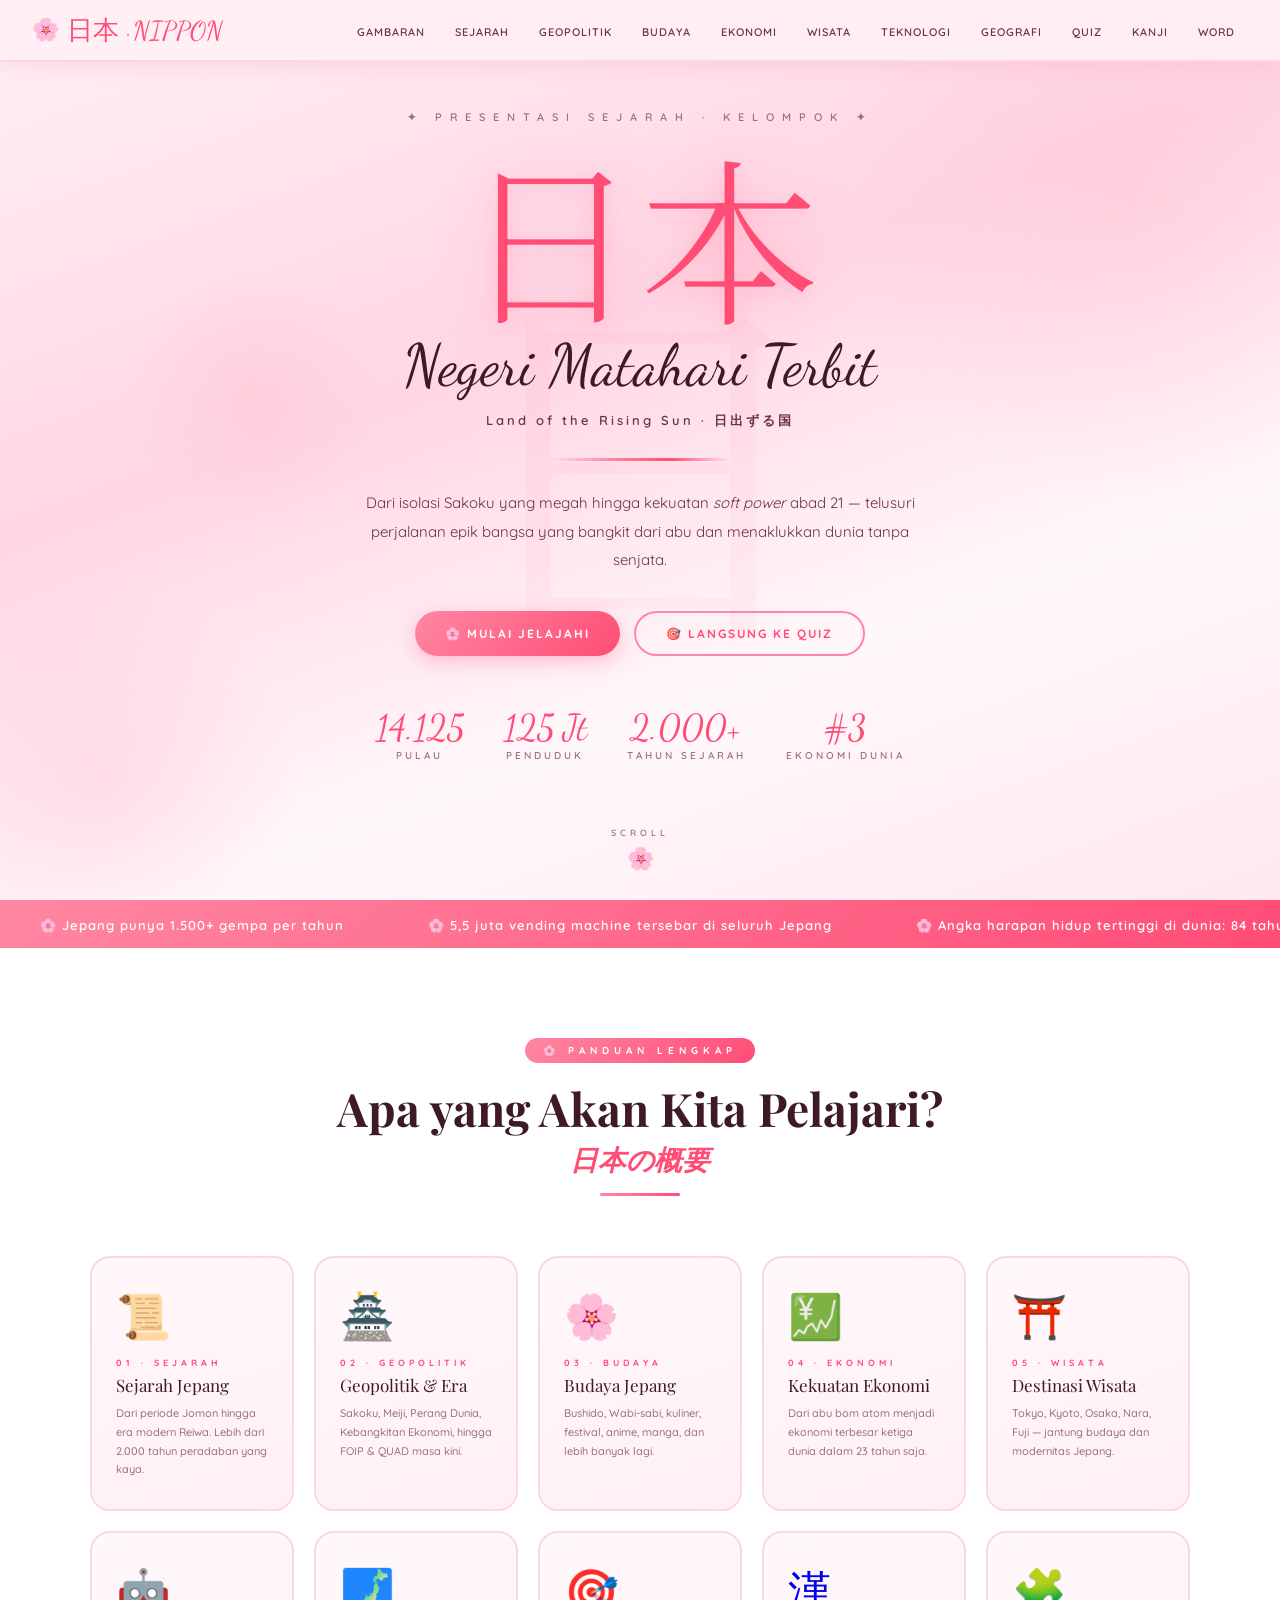
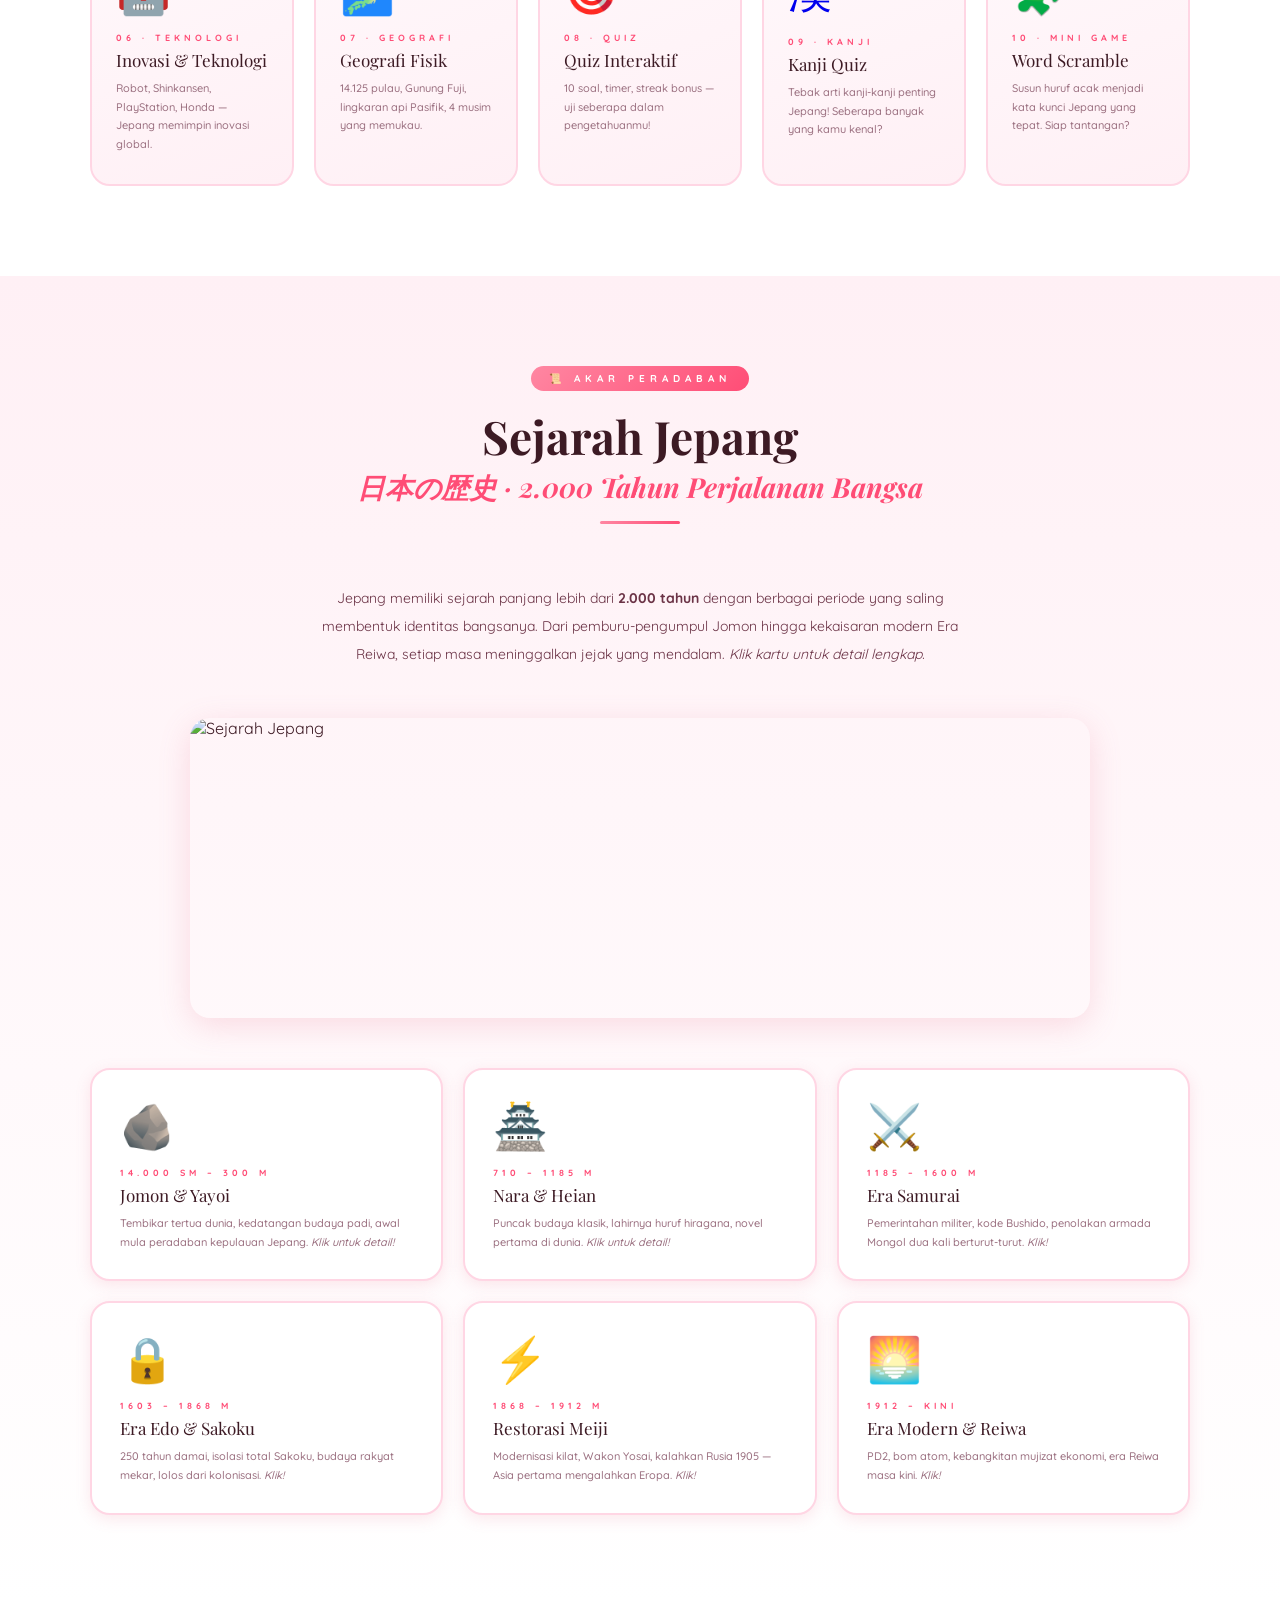
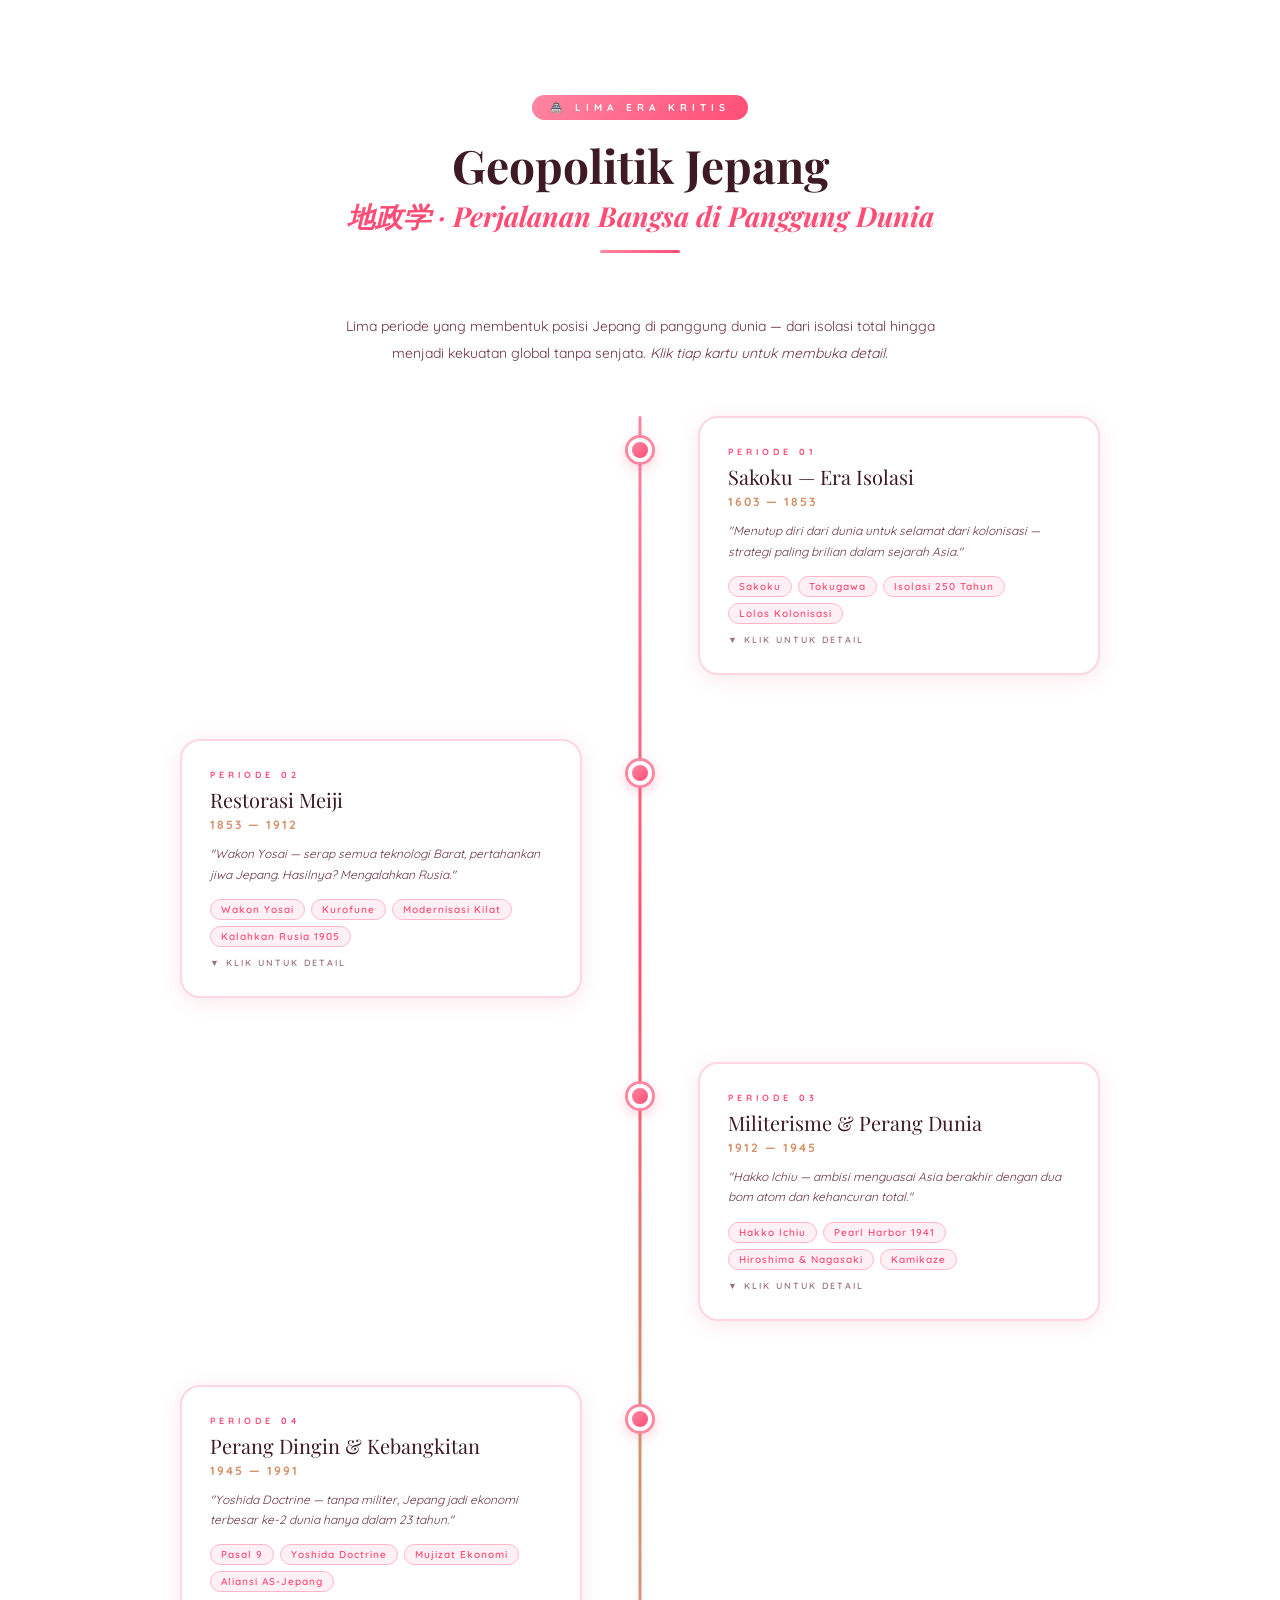
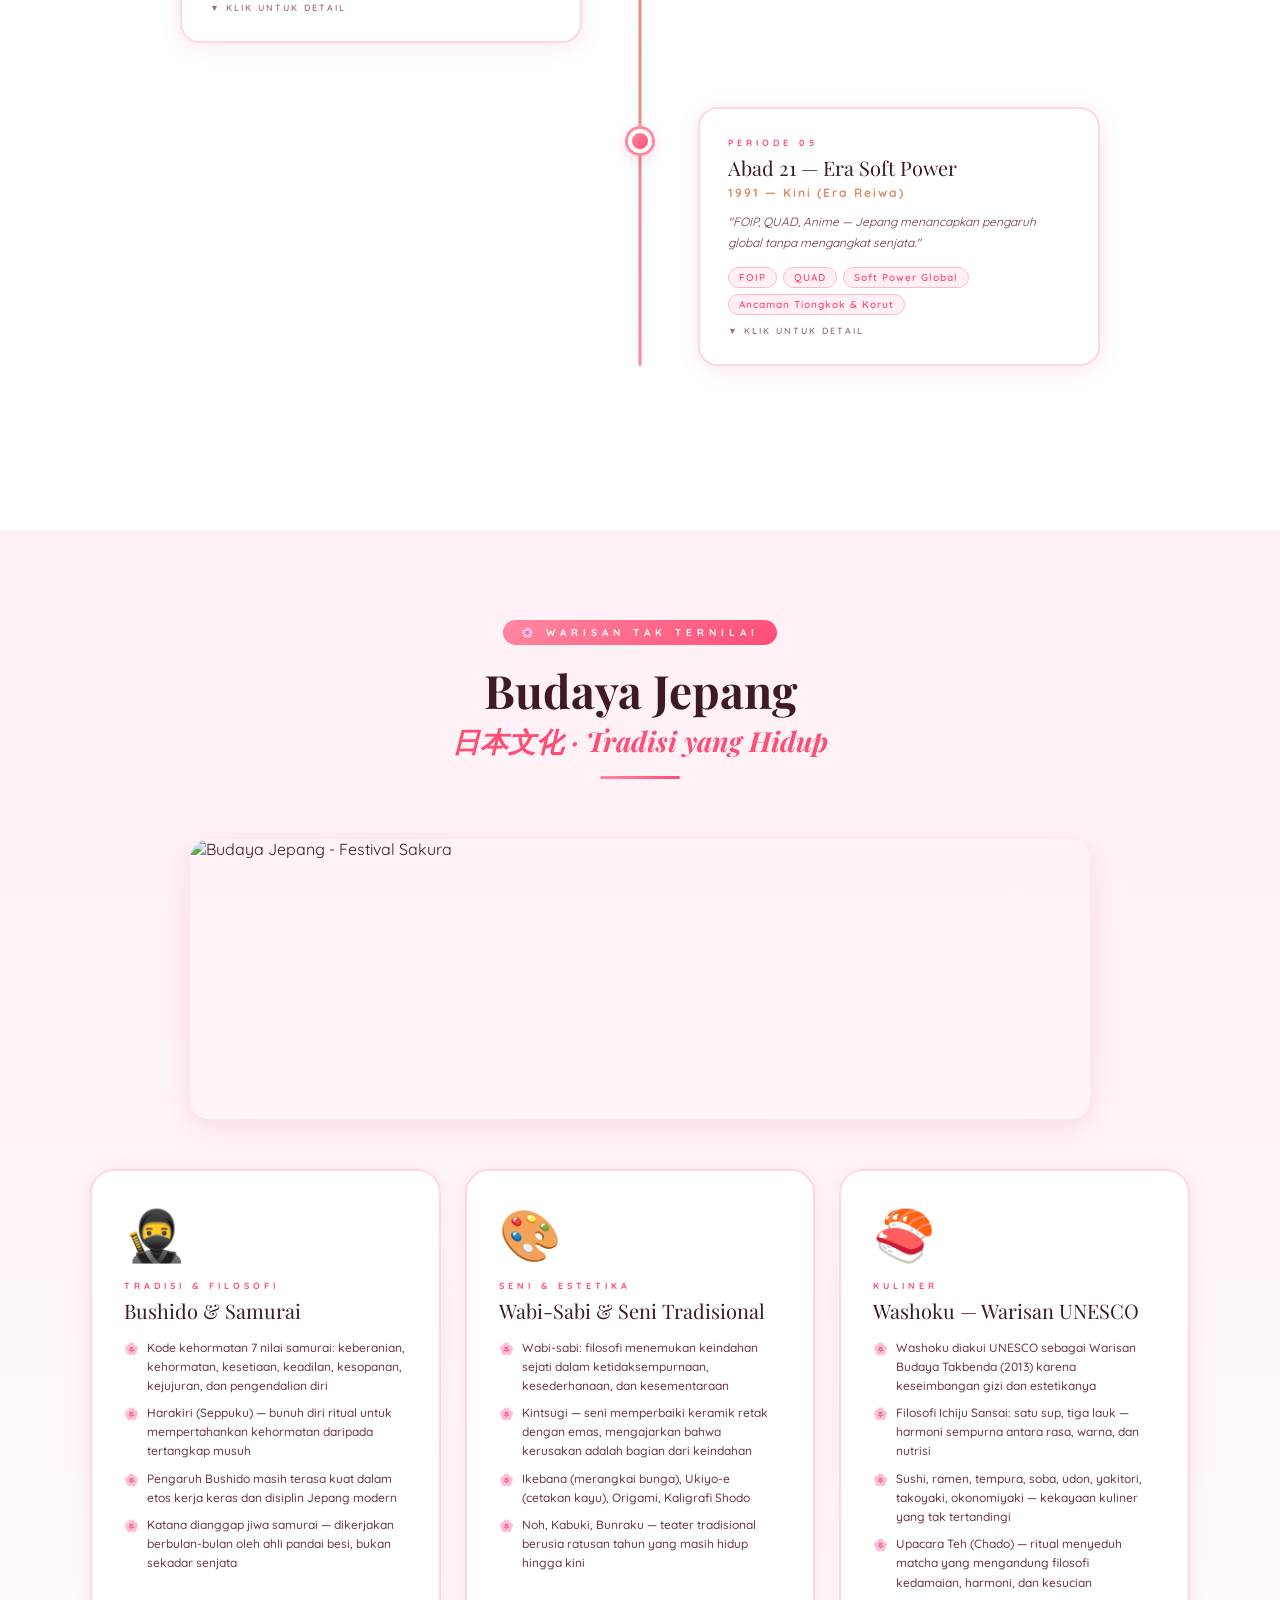
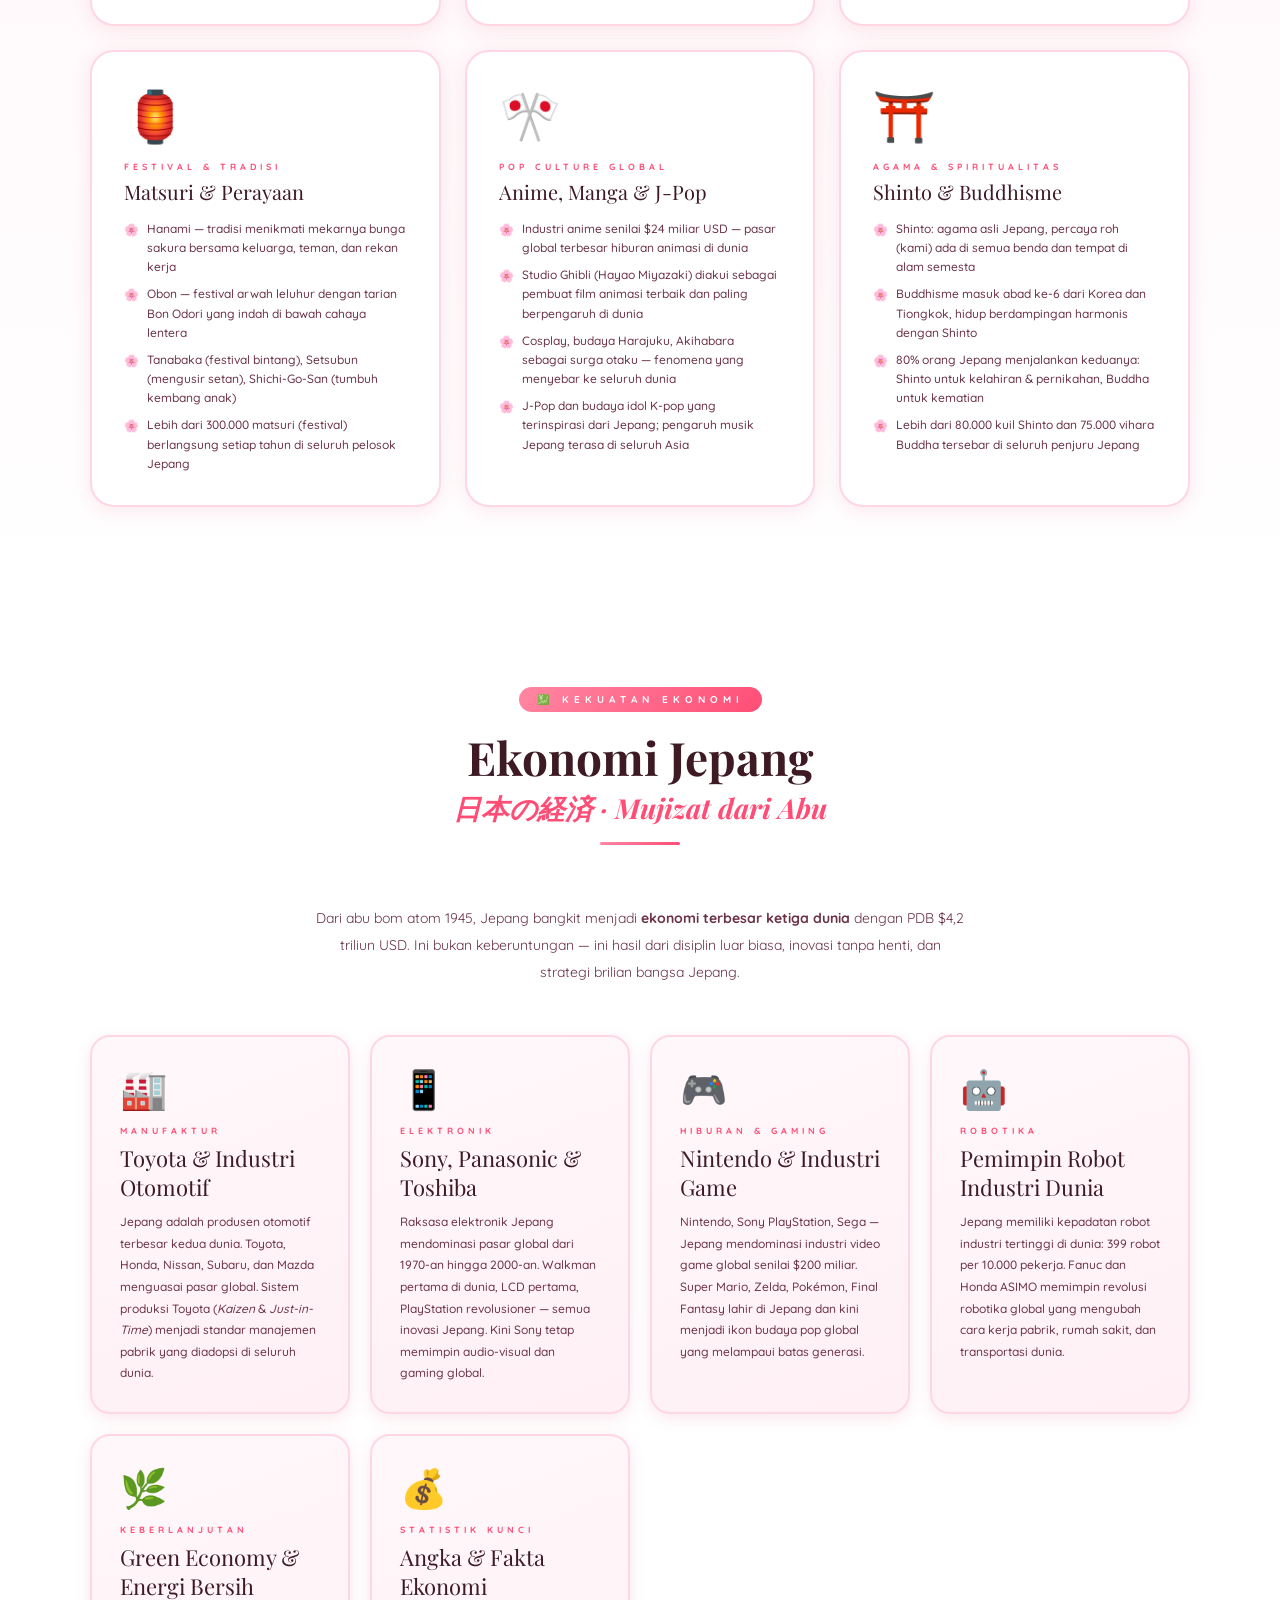
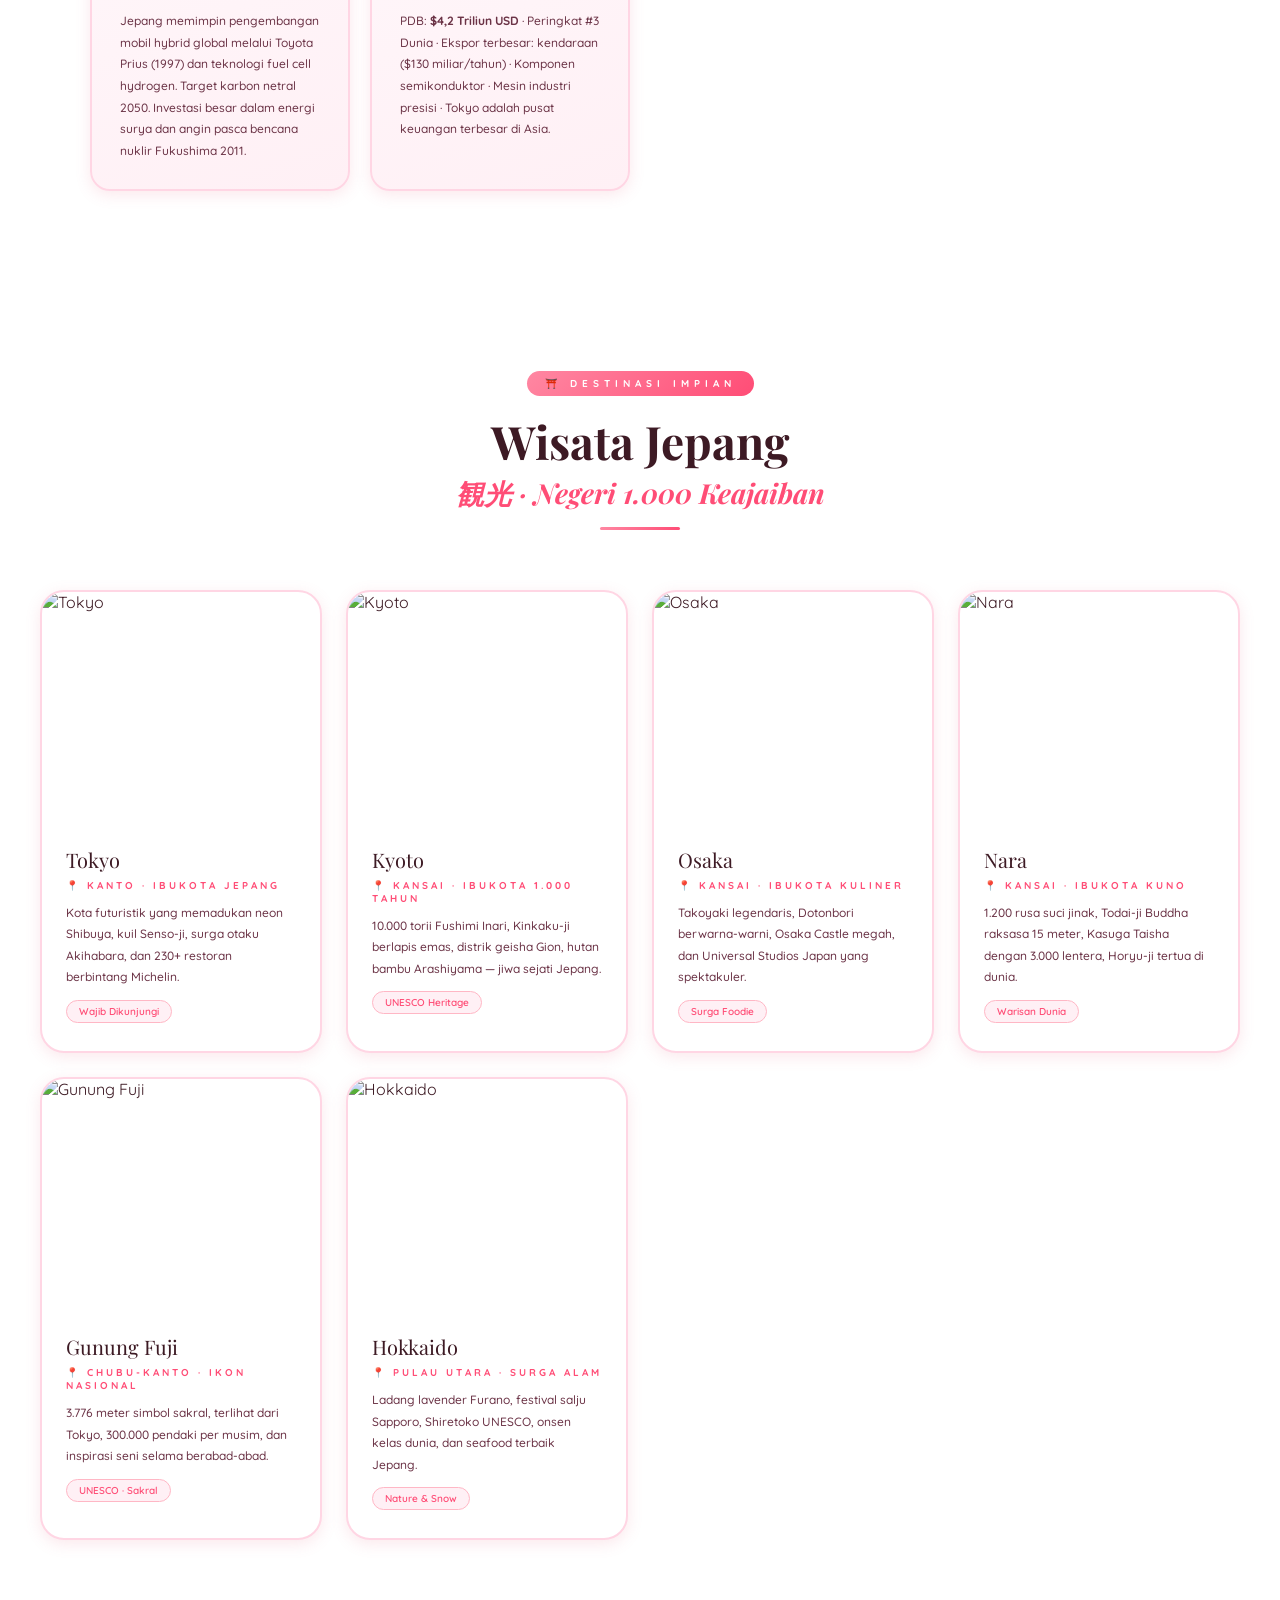
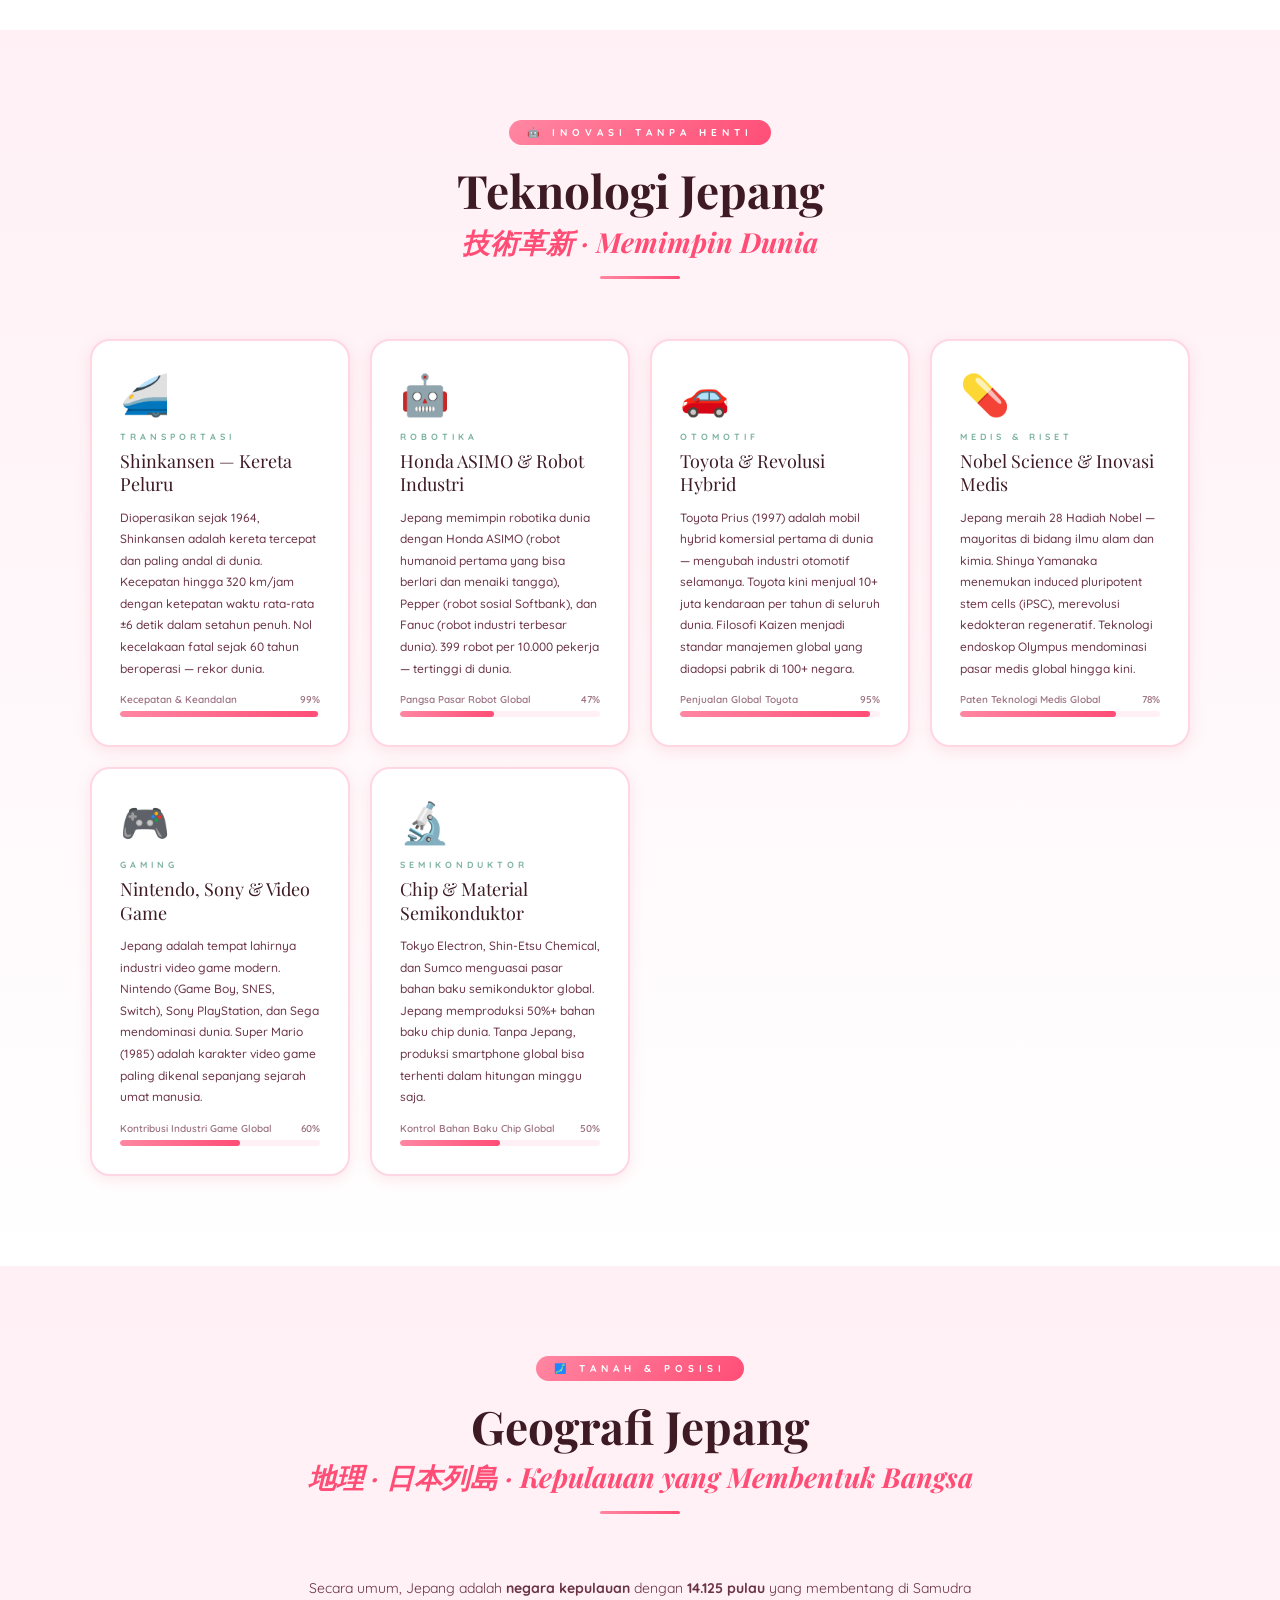
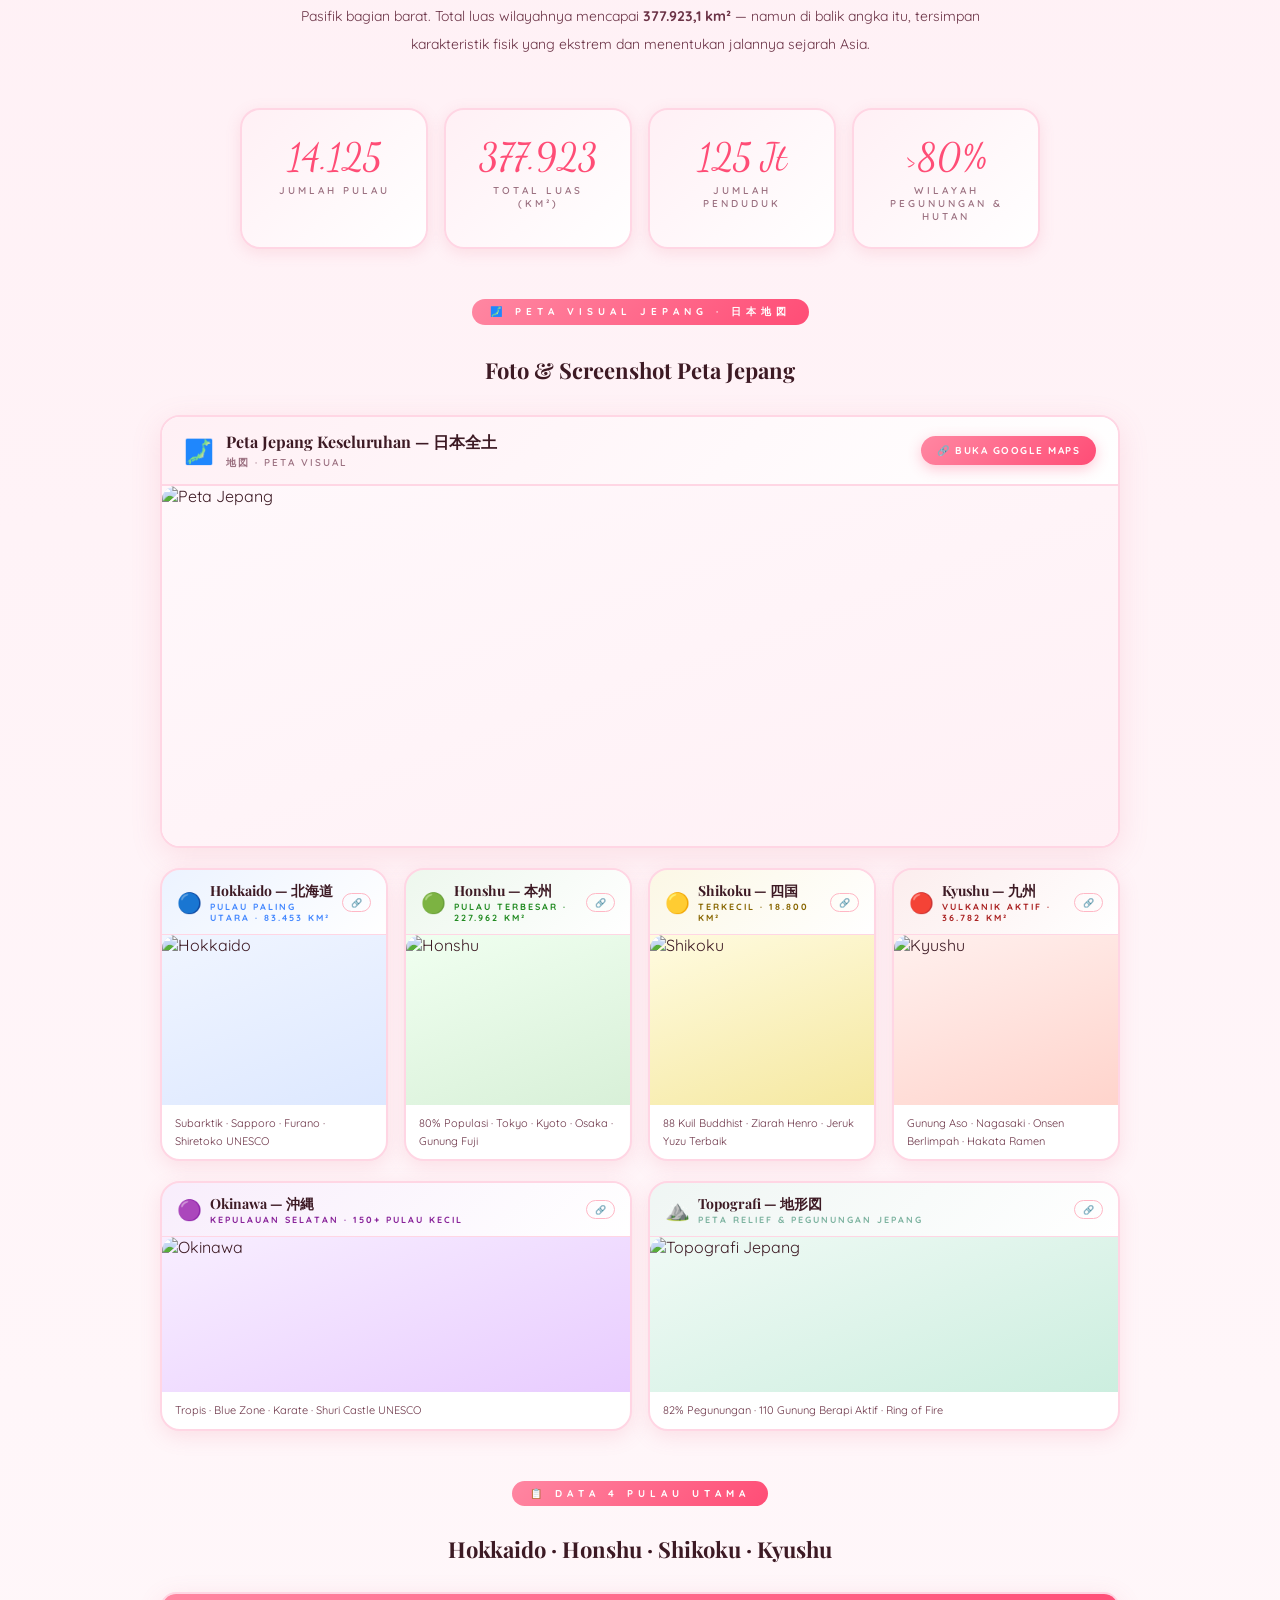
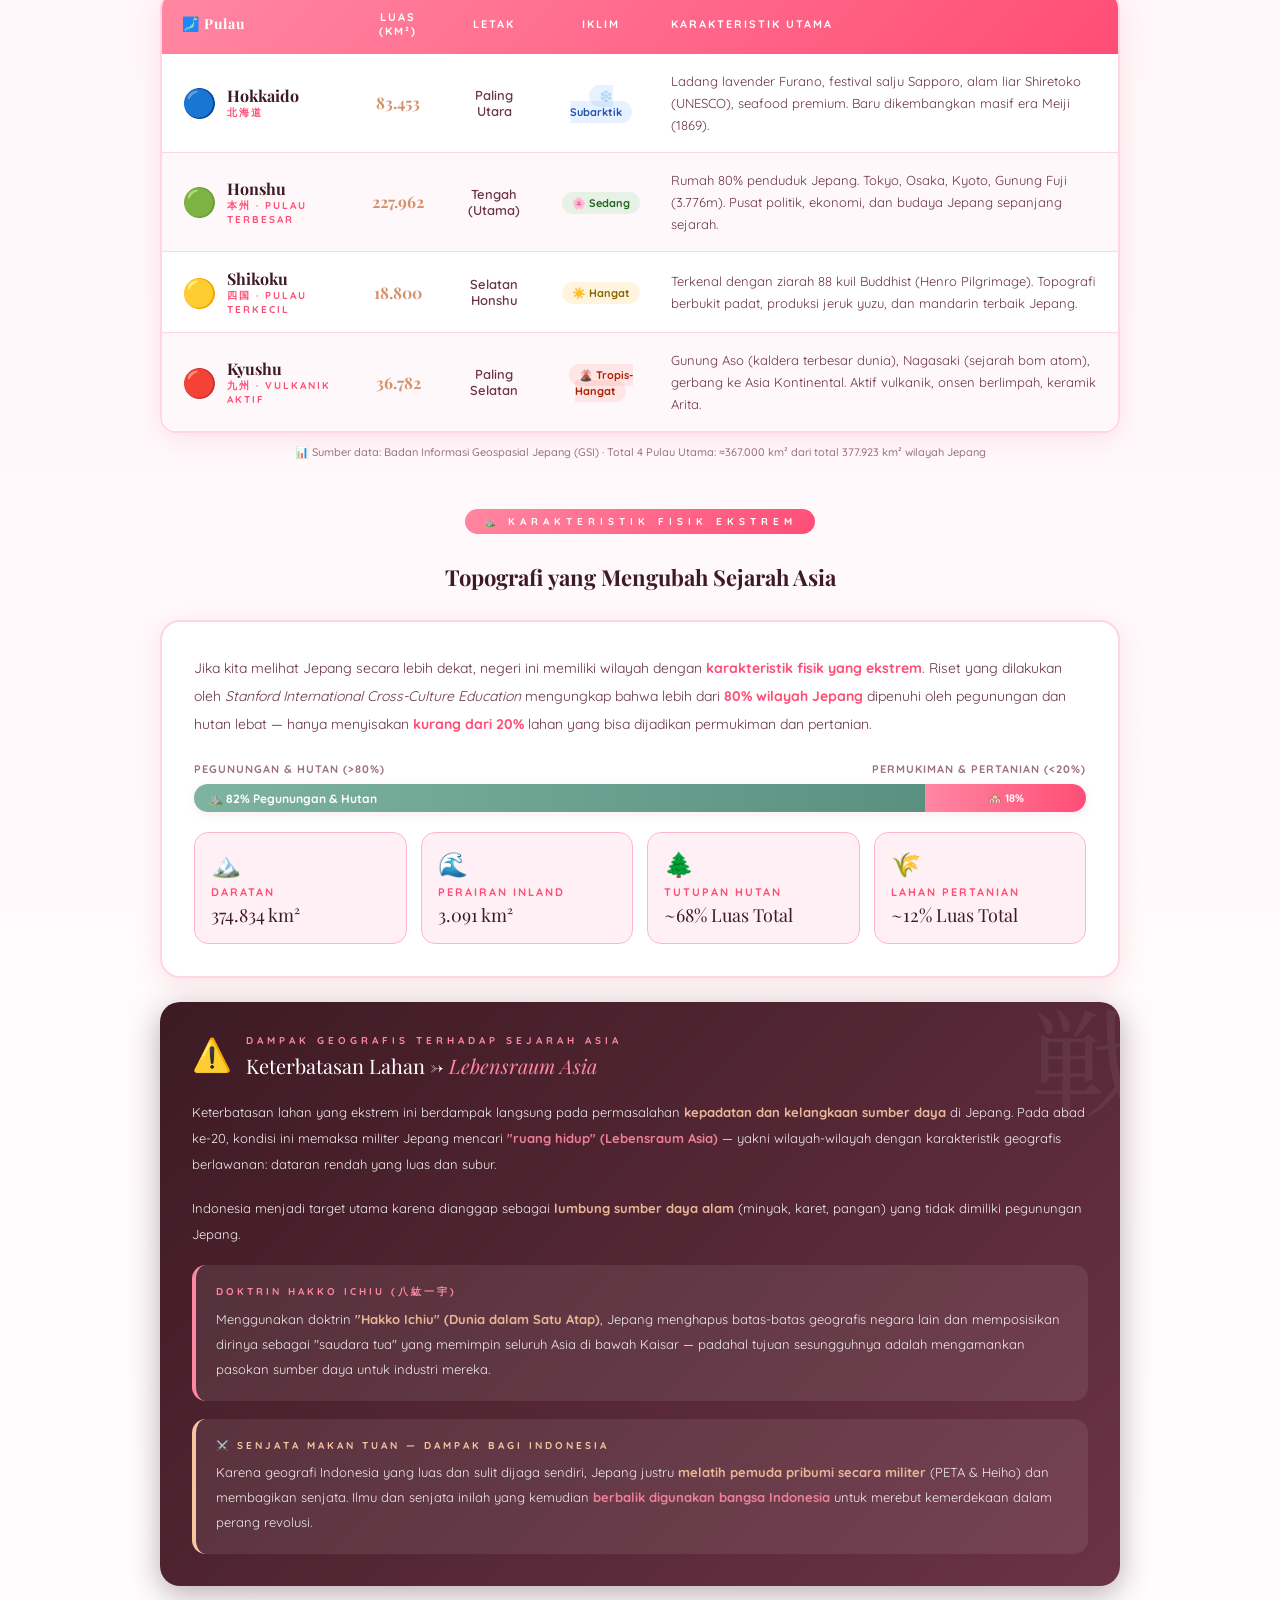
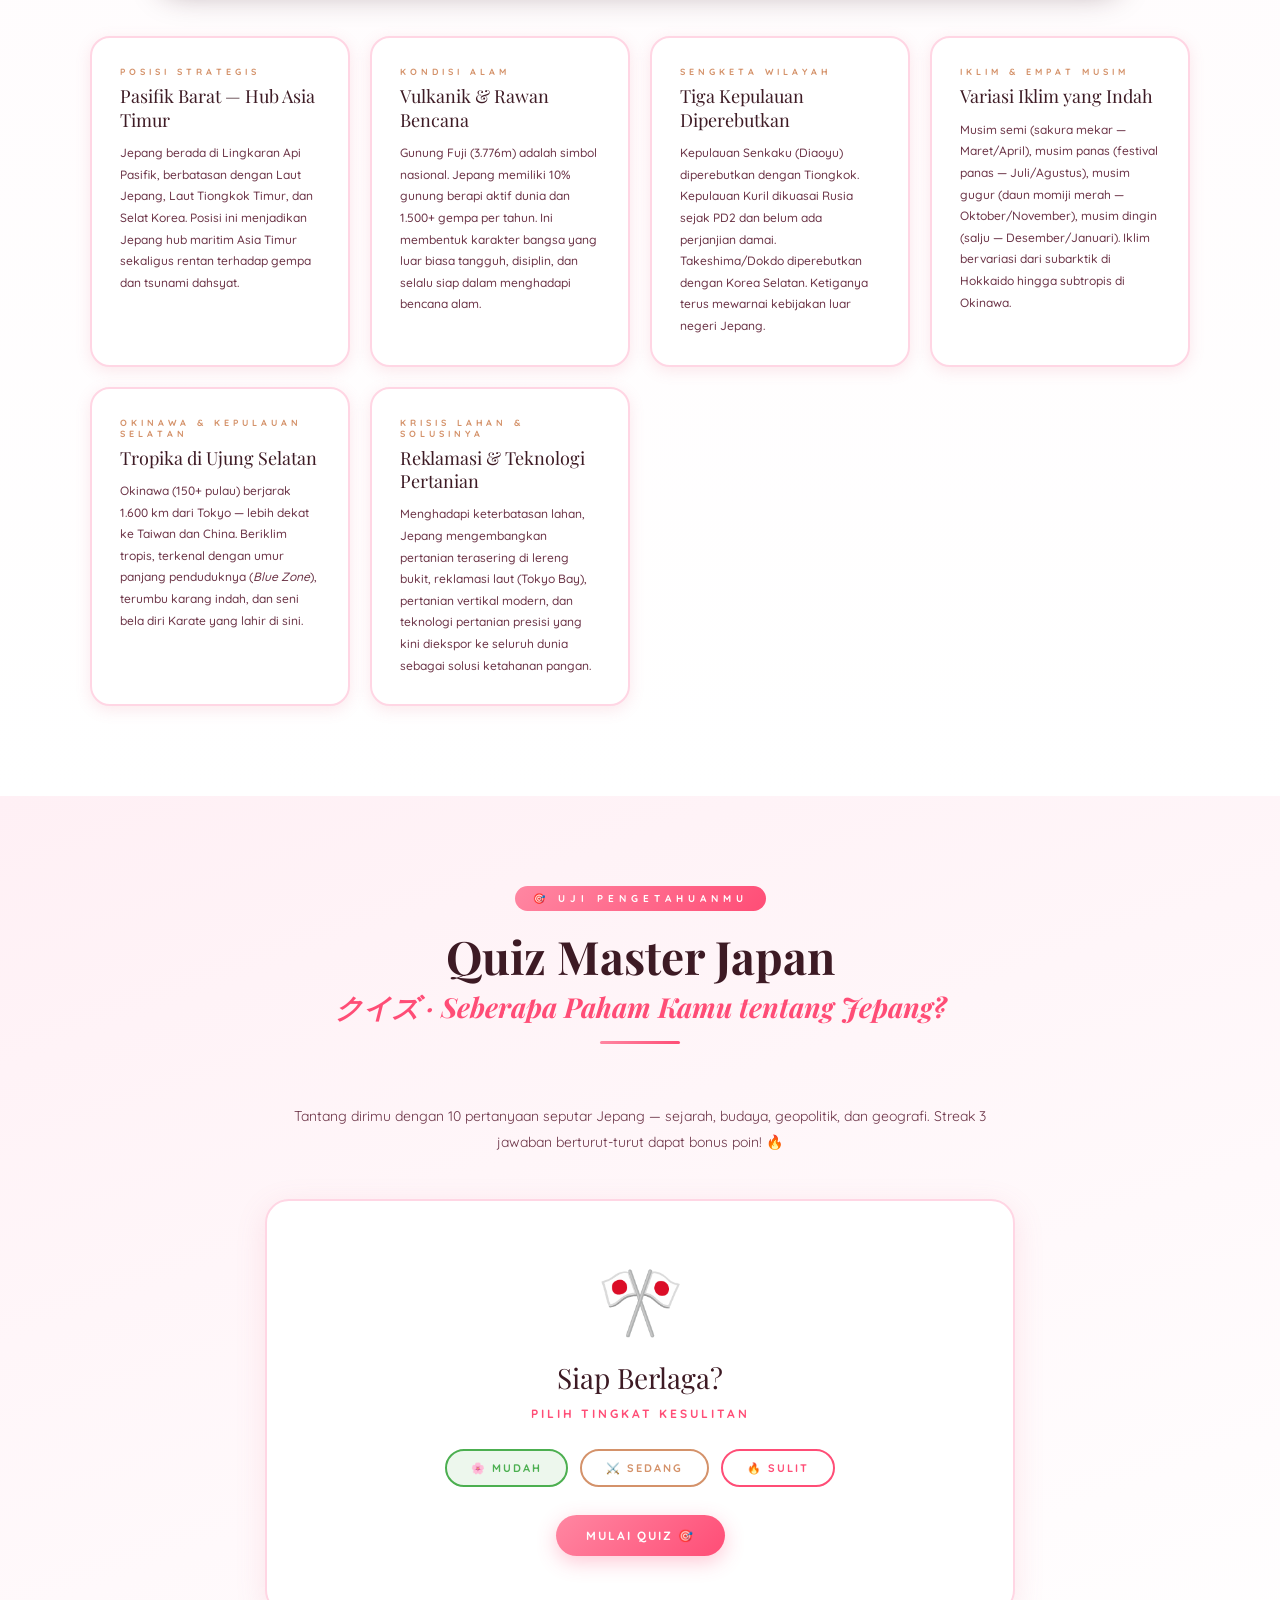
==== commit d6cae096: "Add files via upload" ====
--- a/index.html
+++ b/index.html
@@ -35,9 +35,10 @@
 }
 
 /* ── SCROLLBAR ── */
-::-webkit-scrollbar{ width:8px; }
-::-webkit-scrollbar-track{ background:#FFF0F5; }
-::-webkit-scrollbar-thumb{ background:linear-gradient(180deg,var(--sakura2),var(--sakura3)); border-radius:4px; }
+::-webkit-scrollbar{ width:5px; }
+::-webkit-scrollbar-track{ background:#1a0810; }
+::-webkit-scrollbar-thumb{ background:linear-gradient(180deg,var(--sakura2),var(--sakura3)); border-radius:3px; }
+* { scrollbar-width:thin; scrollbar-color:var(--sakura3) #1a0810; }
 
 /* ── LOADER ── */
 #loader{
@@ -469,9 +470,9 @@
 .wisata-card:hover{ transform:translateY(-8px); box-shadow:0 16px 40px var(--shadow); border-color:var(--sakura2); }
 /* Image area for wisata */
 .wisata-img{
-  width:100%; height:200px;
-  background:linear-gradient(160deg,var(--cream),var(--pink-soft));
-  border-bottom:2px dashed var(--pink-mid);
+  width:100%; height:230px;
+  background:transparent;
+  border-bottom:none;
   display:flex; flex-direction:column; align-items:center; justify-content:center;
   position:relative; overflow:hidden; cursor:pointer;
   transition:background 0.3s;
@@ -789,6 +790,54 @@
   .quiz-hud{ flex-wrap:wrap; }
   .hud-item{ min-width:60px; }
 }
+
+/* ── IMAGE BANNER (Sejarah, Budaya) ── */
+.fade-in > img[style*="border-radius:20px"] {
+  transition: transform 0.4s ease, box-shadow 0.4s ease;
+}
+.fade-in > img[style*="border-radius:20px"]:hover {
+  transform: scale(1.01);
+  box-shadow: 0 16px 48px rgba(230,100,130,0.28) !important;
+}
+
+/* ── WISATA CARD IMPROVEMENTS ── */
+.wisata-img img {
+  transition: transform 0.5s ease;
+}
+.wisata-card:hover .wisata-img img {
+  transform: scale(1.06);
+}
+.wisata-img {
+  overflow: hidden;
+}
+
+/* ── GEO IMG-BOX ── */
+.img-box {
+  cursor: default !important;
+}
+.img-box img {
+  transition: transform 0.4s ease;
+}
+.img-box:hover img {
+  transform: scale(1.03);
+}
+
+/* ── MOBILE: wisata grid 1 col on small screens ── */
+@media(max-width:640px){
+  .wisata-grid {
+    grid-template-columns: 1fr !important;
+  }
+  .wisata-img {
+    height: 200px !important;
+  }
+}
+
+/* ── TABLET: wisata 2 col ── */
+@media(min-width:641px) and (max-width:1024px){
+  .wisata-grid {
+    grid-template-columns: repeat(2, 1fr) !important;
+  }
+}
 </style>
 </head>
 <body>
@@ -854,7 +903,7 @@
 
   <div class="hero-stats" style="position:relative;z-index:1;">
     <div class="hero-stat">
-      <div class="hero-stat-num">6.852</div>
+      <div class="hero-stat-num">14.125</div>
       <div class="hero-stat-lbl">Pulau</div>
     </div>
     <div class="hero-stat">
@@ -951,7 +1000,7 @@
       <span class="topic-icon">🗾</span>
       <div class="topic-num">07 · Geografi</div>
       <div class="topic-name">Geografi Fisik</div>
-      <div class="topic-desc">6.852 pulau, Gunung Fuji, lingkaran api Pasifik, 4 musim yang memukau.</div>
+      <div class="topic-desc">14.125 pulau, Gunung Fuji, lingkaran api Pasifik, 4 musim yang memukau.</div>
     </a>
     <a href="#quiz" class="topic-card fade-in">
       <span class="topic-icon">🎯</span>
@@ -987,15 +1036,7 @@
 
   <!-- Image Banner Sejarah -->
   <div style="max-width:900px;margin:0 auto 50px;" class="fade-in">
-    <div class="img-box" style="height:260px;" onclick="triggerImgUpload('img-sejarah-banner')">
-      <div class="img-box-placeholder" id="ph-sejarah-banner">
-        <div class="img-box-icon">🏯</div>
-        <div class="img-box-label">📸 Tambahkan Gambar Sejarah Jepang</div>
-        <div class="img-box-hint">Klik untuk upload foto · Rekomendasikan: foto kastil, samurai, atau periode kuno</div>
-      </div>
-      <img id="img-sejarah-banner" src="" alt="" style="display:none;position:absolute;inset:0;width:100%;height:100%;object-fit:cover;border-radius:14px;">
-      <input type="file" accept="image/*" style="position:absolute;inset:0;opacity:0;cursor:pointer;" onchange="previewImg(this,'img-sejarah-banner','ph-sejarah-banner')">
-    </div>
+    <img src="https://yaffblog.wordpress.com/wp-content/uploads/2026/04/img_0590.jpeg" alt="Sejarah Jepang" style="width:100%;height:300px;object-fit:cover;border-radius:20px;box-shadow:0 8px 32px rgba(230,100,130,0.2);display:block;">
   </div>
 
   <div class="history-grid fade-in">
@@ -1188,15 +1229,7 @@
 
   <!-- Image Banner Budaya -->
   <div style="max-width:900px;margin:0 auto 50px;" class="fade-in">
-    <div class="img-box" style="height:240px;" onclick="triggerImgUpload('img-budaya-banner')">
-      <div class="img-box-placeholder" id="ph-budaya-banner">
-        <div class="img-box-icon">🎌</div>
-        <div class="img-box-label">📸 Tambahkan Foto Budaya Jepang</div>
-        <div class="img-box-hint">Rekomendasikan: foto matsuri, kimono, upacara teh, atau festival sakura</div>
-      </div>
-      <img id="img-budaya-banner" src="" alt="" style="display:none;position:absolute;inset:0;width:100%;height:100%;object-fit:cover;border-radius:14px;">
-      <input type="file" accept="image/*" style="position:absolute;inset:0;opacity:0;cursor:pointer;" onchange="previewImg(this,'img-budaya-banner','ph-budaya-banner')">
-    </div>
+    <img src="https://yaffblog.wordpress.com/wp-content/uploads/2026/04/img_0591-1.jpeg" alt="Budaya Jepang - Festival Sakura" style="width:100%;height:280px;object-fit:cover;border-radius:20px;box-shadow:0 8px 32px rgba(230,100,130,0.2);display:block;">
   </div>
 
   <div class="culture-grid">
@@ -1326,19 +1359,18 @@
     <h2 class="sec-title">Wisata Jepang<span class="jp">観光 · Negeri 1.000 Keajaiban</span></h2>
     <div class="sec-line"></div>
   </div>
-  <p style="text-align:center;max-width:640px;margin:0 auto 50px;font-size:14px;color:var(--ink2);line-height:1.9;" class="fade-in">
-    Dari metropolis futuristik hingga kuil berusia ribuan tahun — Jepang menawarkan pengalaman yang tak ada duanya. <strong>Tempel foto dari WordPress kamu</strong> di setiap kotak gambar di bawah! <em>Klik gambar untuk detail destinasi.</em>
-  </p>
+  
   <div class="wisata-grid">
     <!-- TOKYO -->
-  <div class="wisata-card fade-in">
-      <div class="wisata-img" id="wi-tokyo" onclick="handleWisataClick(event, 'img-tokyo', 'Tokyo — Ibukota Kontras','KOTA METROPOLITAN','<strong>Tokyo</strong> adalah salah satu kota terbesar dan terpadat di dunia dengan populasi 14 juta jiwa (37 juta di area metropolitan).<br><br>Tokyo memadukan masa depan dan masa lalu secara sempurna: gedung pencakar langit di samping kuil berusia 400 tahun, budaya kawaii di samping tradisi samurai.<br><br><strong>Destinasi wajib:</strong><br>• Shibuya Crossing — persimpangan tersibuk di dunia (3.000 penyeberang per menit)<br>• Senso-ji Temple (Asakusa) — kuil tertua Tokyo, dibangun 628 M<br>• Akihabara — surga elektronik dan budaya otaku global<br>• Harajuku — pusat fashion avant-garde dan budaya kawaii<br>• Tokyo Skytree (634 m) — menara tertinggi di dunia<br>• Tsukiji & Toyosu — pasar ikan terbesar dunia<br><br>Tokyo juga memiliki lebih restoran berbintang Michelin daripada kota manapun di dunia (230+ bintang).')">
+    <div class="wisata-card fade-in">
+      <div class="wisata-img" id="wi-tokyo" style="background:transparent;border-bottom:none;" onclick="handleWisataClick(event, 'img-tokyo', 'Tokyo — Ibukota Kontras','KOTA METROPOLITAN','<strong>Tokyo</strong> adalah salah satu kota terbesar dan terpadat di dunia dengan populasi 14 juta jiwa (37 juta di area metropolitan).<br><br>Tokyo memadukan masa depan dan masa lalu secara sempurna: gedung pencakar langit di samping kuil berusia 400 tahun, budaya kawaii di samping tradisi samurai.<br><br><strong>Destinasi wajib:</strong><br>• Shibuya Crossing — persimpangan tersibuk di dunia (3.000 penyeberang per menit)<br>• Senso-ji Temple (Asakusa) — kuil tertua Tokyo, dibangun 628 M<br>• Akihabara — surga elektronik dan budaya otaku global<br>• Harajuku — pusat fashion avant-garde dan budaya kawaii<br>• Tokyo Skytree (634 m) — menara tertinggi di dunia<br>• Tsukiji & Toyosu — pasar ikan terbesar dunia<br><br>Tokyo juga memiliki lebih restoran berbintang Michelin daripada kota manapun di dunia (230+ bintang).')">
+        <div class="wisata-img-placeholder" id="ph-tokyo" style="display:none;">
+          <span class="ph-icon">🗼</span>
+          <div class="ph-text">📸 Foto Tokyo</div>
+          
+        </div>
+        <img id="img-tokyo" src="https://yaffblog.wordpress.com/wp-content/uploads/2026/04/img_0567.jpeg" alt="Tokyo" style="position:absolute;inset:0;width:100%;height:100%;object-fit:cover;display:block;">
         
-        <div class="wisata-img-placeholder" id="ph-tokyo" style="display:none;"></div>
-        
-        <img id="img-tokyo" src="https://yaffblog.wordpress.com/wp-content/uploads/2026/04/img_0567.jpeg" alt="Tokyo" style="display:block; width:100%; height:100%; object-fit:cover;">
-        
-        <input type="file" accept="image/*" id="file-tokyo" style="position:absolute;inset:0;opacity:0;cursor:pointer;z-index:10;" onchange="previewWisataImg(this,'img-tokyo','ph-tokyo','wi-tokyo')">
       </div>
       <div class="wisata-body">
         <div class="wisata-name">Tokyo</div>
@@ -1347,19 +1379,17 @@
         <span class="wisata-tag">Wajib Dikunjungi</span>
       </div>
     </div>
-      </div>
-    </div>
 
     <!-- KYOTO -->
     <div class="wisata-card fade-in">
-      <div class="wisata-img" id="wi-kyoto" onclick="handleWisataClick(event, 'img-kyoto', 'Kyoto — Jiwa Jepang Sesungguhnya','KOTA BUDAYA','<strong>Kyoto</strong> adalah ibu kota Jepang selama 1.074 tahun (794–1868). Kota ini memiliki lebih dari 2.000 kuil dan tempat suci, 17 di antaranya adalah Situs Warisan Dunia UNESCO.<br><br>Kyoto adalah tempat di mana budaya Jepang tradisional paling terpelihara — geisha (maiko) masih bisa ditemui di distrik Gion, upacara teh masih dilakukan dalam tatami room yang autentik.<br><br><strong>Destinasi legendaris:</strong><br>• Fushimi Inari Taisha — 10.000+ torii gate merah berjejer di bukit<br>• Arashiyama Bamboo Grove — hutan bambu yang memukau dan menenangkan<br>• Kinkaku-ji (Pavilion Emas) — kuil berlapis emas murni yang memantulkan cahaya<br>• Gion — distrik geisha bersejarah, jalanan batu bata dan lampion merah<br>• Nishiki Market — pasar kuliner sempit sepanjang 400 meter<br>• Philosopher\'s Path — jalur batu sepanjang 2 km di pinggir kanal sakura')">
-        <div class="wisata-img-placeholder" id="ph-kyoto">
+      <div class="wisata-img" id="wi-kyoto" style="background:transparent;border-bottom:none;" onclick="handleWisataClick(event, 'img-kyoto', 'Kyoto — Jiwa Jepang Sesungguhnya','KOTA BUDAYA','<strong>Kyoto</strong> adalah ibu kota Jepang selama 1.074 tahun (794–1868). Kota ini memiliki lebih dari 2.000 kuil dan tempat suci, 17 di antaranya adalah Situs Warisan Dunia UNESCO.<br><br>Kyoto adalah tempat di mana budaya Jepang tradisional paling terpelihara — geisha (maiko) masih bisa ditemui di distrik Gion, upacara teh masih dilakukan dalam tatami room yang autentik.<br><br><strong>Destinasi legendaris:</strong><br>• Fushimi Inari Taisha — 10.000+ torii gate merah berjejer di bukit<br>• Arashiyama Bamboo Grove — hutan bambu yang memukau dan menenangkan<br>• Kinkaku-ji (Pavilion Emas) — kuil berlapis emas murni yang memantulkan cahaya<br>• Gion — distrik geisha bersejarah, jalanan batu bata dan lampion merah<br>• Nishiki Market — pasar kuliner sempit sepanjang 400 meter<br>• Philosopher\'s Path — jalur batu sepanjang 2 km di pinggir kanal sakura')">
+        <div class="wisata-img-placeholder" id="ph-kyoto" style="display:none;">
           <span class="ph-icon">⛩️</span>
           <div class="ph-text">📸 Foto Kyoto</div>
-          <div class="ph-hint">Klik ikon gambar · Tempel link WordPress</div>
-        </div>
-        <img id="img-kyoto" src="" alt="Kyoto" style="display:none;">
-        <input type="file" accept="image/*" id="file-kyoto" style="position:absolute;inset:0;opacity:0;cursor:pointer;z-index:10;" onchange="previewWisataImg(this,'img-kyoto','ph-kyoto','wi-kyoto')">
+          
+        </div>
+        <img id="img-kyoto" src="https://yaffblog.wordpress.com/wp-content/uploads/2026/04/img_0576.jpeg" alt="Kyoto" style="position:absolute;inset:0;width:100%;height:100%;object-fit:cover;display:block;">
+        
       </div>
       <div class="wisata-body">
         <div class="wisata-name">Kyoto</div>
@@ -1371,14 +1401,14 @@
 
     <!-- OSAKA -->
     <div class="wisata-card fade-in">
-      <div class="wisata-img" id="wi-osaka" onclick="handleWisataClick(event, 'img-osaka', 'Osaka — Surga Kuliner Jepang','KOTA GASTRONOMI','<strong>Osaka</strong> dikenal sebagai <em>Tenka no Daidokoro</em> — &quot;Dapur Surga.&quot; Penduduk Osaka terkenal ramah, ekspresif, dan paling cinta makanan di Jepang.<br><br>Osaka Castle yang megah, dibangun tahun 1583 oleh Toyotomi Hideyoshi, adalah simbol kota ini. Di bawah kastil terdapat museum sejarah yang menakjubkan.<br><br><strong>Kuliner khas Osaka:</strong><br>• Takoyaki — bola gurita panas yang legendaris, lahir di Osaka<br>• Okonomiyaki — pancake gurih berisi daging dan sayuran segar<br>• Kushikatsu — gorengan tusuk dengan 100+ pilihan bahan<br><br><strong>Tempat wisata:</strong><br>• Dotonbori — jantung hiburan Osaka, penuh neon dan kuliner<br>• Universal Studios Japan — hiburan kelas dunia<br>• Kuromon Ichiba Market — pasar kuliner terbaik Osaka')">
-        <div class="wisata-img-placeholder" id="ph-osaka">
+      <div class="wisata-img" id="wi-osaka" style="background:transparent;border-bottom:none;" onclick="handleWisataClick(event, 'img-osaka', 'Osaka — Surga Kuliner Jepang','KOTA GASTRONOMI','<strong>Osaka</strong> dikenal sebagai <em>Tenka no Daidokoro</em> — &quot;Dapur Surga.&quot; Penduduk Osaka terkenal ramah, ekspresif, dan paling cinta makanan di Jepang.<br><br>Osaka Castle yang megah, dibangun tahun 1583 oleh Toyotomi Hideyoshi, adalah simbol kota ini. Di bawah kastil terdapat museum sejarah yang menakjubkan.<br><br><strong>Kuliner khas Osaka:</strong><br>• Takoyaki — bola gurita panas yang legendaris, lahir di Osaka<br>• Okonomiyaki — pancake gurih berisi daging dan sayuran segar<br>• Kushikatsu — gorengan tusuk dengan 100+ pilihan bahan<br><br><strong>Tempat wisata:</strong><br>• Dotonbori — jantung hiburan Osaka, penuh neon dan kuliner<br>• Universal Studios Japan — hiburan kelas dunia<br>• Kuromon Ichiba Market — pasar kuliner terbaik Osaka')">
+        <div class="wisata-img-placeholder" id="ph-osaka" style="display:none;">
           <span class="ph-icon">🍜</span>
           <div class="ph-text">📸 Foto Osaka</div>
-          <div class="ph-hint">Klik ikon gambar · Tempel link WordPress</div>
-        </div>
-        <img id="img-osaka" src="" alt="Osaka" style="display:none;">
-        <input type="file" accept="image/*" id="file-osaka" style="position:absolute;inset:0;opacity:0;cursor:pointer;z-index:10;" onchange="previewWisataImg(this,'img-osaka','ph-osaka','wi-osaka')">
+          
+        </div>
+        <img id="img-osaka" src="https://yaffblog.wordpress.com/wp-content/uploads/2026/04/img_0592.jpeg" alt="Osaka" style="position:absolute;inset:0;width:100%;height:100%;object-fit:cover;display:block;">
+        
       </div>
       <div class="wisata-body">
         <div class="wisata-name">Osaka</div>
@@ -1390,14 +1420,14 @@
 
     <!-- NARA -->
     <div class="wisata-card fade-in">
-      <div class="wisata-img" id="wi-nara" onclick="handleWisataClick(event, 'img-nara', 'Nara — Kota Rusa & Kuil Raksasa','KOTA WARISAN KUNO','<strong>Nara</strong> adalah ibu kota pertama Jepang (710–794 M). Kota ini menyimpan lebih dari 1.300 tahun sejarah dalam satu tempat.<br><br>Yang paling ikonik: <strong>rusa tame (jinak)</strong> yang berkeliaran bebas di taman kota. Sekitar 1.200 ekor rusa dianggap suci sebagai penjaga dewa Kasuga. Mereka bisa membungkuk kepada pengunjung yang memberi biskuit khusus (<em>shika senbei</em>).<br><br><strong>Destinasi kunci:</strong><br>• Todai-ji Temple — vihara kayu terbesar di dunia, rumah patung Buddha perunggu 15 meter (Daibutsu)<br>• Nara Park — taman rusa seluas 660 hektar di jantung kota<br>• Kasuga Taisha — kuil Shinto kuno dengan 3.000+ lentera batu dan perunggu<br>• Horyu-ji — kuil tertua di dunia yang masih berdiri (607 M), Situs UNESCO')">
-        <div class="wisata-img-placeholder" id="ph-nara">
+      <div class="wisata-img" id="wi-nara" style="background:transparent;border-bottom:none;" onclick="handleWisataClick(event, 'img-nara', 'Nara — Kota Rusa & Kuil Raksasa','KOTA WARISAN KUNO','<strong>Nara</strong> adalah ibu kota pertama Jepang (710–794 M). Kota ini menyimpan lebih dari 1.300 tahun sejarah dalam satu tempat.<br><br>Yang paling ikonik: <strong>rusa tame (jinak)</strong> yang berkeliaran bebas di taman kota. Sekitar 1.200 ekor rusa dianggap suci sebagai penjaga dewa Kasuga. Mereka bisa membungkuk kepada pengunjung yang memberi biskuit khusus (<em>shika senbei</em>).<br><br><strong>Destinasi kunci:</strong><br>• Todai-ji Temple — vihara kayu terbesar di dunia, rumah patung Buddha perunggu 15 meter (Daibutsu)<br>• Nara Park — taman rusa seluas 660 hektar di jantung kota<br>• Kasuga Taisha — kuil Shinto kuno dengan 3.000+ lentera batu dan perunggu<br>• Horyu-ji — kuil tertua di dunia yang masih berdiri (607 M), Situs UNESCO')">
+        <div class="wisata-img-placeholder" id="ph-nara" style="display:none;">
           <span class="ph-icon">🦌</span>
           <div class="ph-text">📸 Foto Nara</div>
-          <div class="ph-hint">Klik ikon gambar · Tempel link WordPress</div>
-        </div>
-        <img id="img-nara" src="" alt="Nara" style="display:none;">
-        <input type="file" accept="image/*" id="file-nara" style="position:absolute;inset:0;opacity:0;cursor:pointer;z-index:10;" onchange="previewWisataImg(this,'img-nara','ph-nara','wi-nara')">
+          
+        </div>
+        <img id="img-nara" src="https://yaffblog.wordpress.com/wp-content/uploads/2026/04/img_0593.jpeg" alt="Nara" style="position:absolute;inset:0;width:100%;height:100%;object-fit:cover;display:block;">
+        
       </div>
       <div class="wisata-body">
         <div class="wisata-name">Nara</div>
@@ -1409,14 +1439,14 @@
 
     <!-- GUNUNG FUJI -->
     <div class="wisata-card fade-in">
-      <div class="wisata-img" id="wi-fuji" onclick="handleWisataClick(event, 'img-fuji', 'Gunung Fuji — Simbol Abadi Jepang','IKON NASIONAL','<strong>Gunung Fuji</strong> (富士山, 3.776 m) adalah gunung tertinggi dan paling ikonik di Jepang. Fuji adalah gunung berapi strato aktif yang terakhir meletus pada 1707.<br><br>Gunung ini sudah menjadi objek seni Jepang selama berabad-abad. Karya Katsushika Hokusai <em>Tiga Puluh Enam Pemandangan Gunung Fuji</em> (1831) adalah salah satu karya seni paling berpengaruh di dunia.<br><br><strong>Fakta Fuji:</strong><br>• Situs Warisan Dunia UNESCO sejak 2013<br>• 200.000–300.000 pendaki per musim (Juli–Agustus)<br>• 4 jalur pendakian: Yoshida, Subashiri, Gotemba, Fujinomiya<br>• Terlihat dari Tokyo (100+ km) pada hari yang cerah<br>• Fuji Five Lakes (Fujigoko) — spot foto terbaik dengan Fuji sebagai latar<br><br>Fuji dianggap suci dalam Shinto dan telah menjadi tujuan ziarah selama lebih dari 1.200 tahun.')">
-        <div class="wisata-img-placeholder" id="ph-fuji">
+      <div class="wisata-img" id="wi-fuji" style="background:transparent;border-bottom:none;" onclick="handleWisataClick(event, 'img-fuji', 'Gunung Fuji — Simbol Abadi Jepang','IKON NASIONAL','<strong>Gunung Fuji</strong> (富士山, 3.776 m) adalah gunung tertinggi dan paling ikonik di Jepang. Fuji adalah gunung berapi strato aktif yang terakhir meletus pada 1707.<br><br>Gunung ini sudah menjadi objek seni Jepang selama berabad-abad. Karya Katsushika Hokusai <em>Tiga Puluh Enam Pemandangan Gunung Fuji</em> (1831) adalah salah satu karya seni paling berpengaruh di dunia.<br><br><strong>Fakta Fuji:</strong><br>• Situs Warisan Dunia UNESCO sejak 2013<br>• 200.000–300.000 pendaki per musim (Juli–Agustus)<br>• 4 jalur pendakian: Yoshida, Subashiri, Gotemba, Fujinomiya<br>• Terlihat dari Tokyo (100+ km) pada hari yang cerah<br>• Fuji Five Lakes (Fujigoko) — spot foto terbaik dengan Fuji sebagai latar<br><br>Fuji dianggap suci dalam Shinto dan telah menjadi tujuan ziarah selama lebih dari 1.200 tahun.')">
+        <div class="wisata-img-placeholder" id="ph-fuji" style="display:none;">
           <span class="ph-icon">🗻</span>
           <div class="ph-text">📸 Foto Gunung Fuji</div>
-          <div class="ph-hint">Klik ikon gambar · Tempel link WordPress</div>
-        </div>
-        <img id="img-fuji" src="" alt="Gunung Fuji" style="display:none;">
-        <input type="file" accept="image/*" id="file-fuji" style="position:absolute;inset:0;opacity:0;cursor:pointer;z-index:10;" onchange="previewWisataImg(this,'img-fuji','ph-fuji','wi-fuji')">
+          
+        </div>
+        <img id="img-fuji" src="https://yaffblog.wordpress.com/wp-content/uploads/2026/04/img_0586.jpeg" alt="Gunung Fuji" style="position:absolute;inset:0;width:100%;height:100%;object-fit:cover;display:block;">
+        
       </div>
       <div class="wisata-body">
         <div class="wisata-name">Gunung Fuji</div>
@@ -1428,14 +1458,14 @@
 
     <!-- HOKKAIDO -->
     <div class="wisata-card fade-in">
-      <div class="wisata-img" id="wi-hokkaido" onclick="handleWisataClick(event, 'img-hokkaido', 'Hokkaido — Surga Alam Utara','PULAU ALAM','<strong>Hokkaido</strong> adalah pulau paling utara Jepang — tempat alam liar, salju abadi, dan ketenangan bertemu.<br><br>Berbeda dari pulau-pulau Jepang lainnya, Hokkaido baru dikembangkan besar-besaran pada era Meiji (1869). Ini menjadikannya terasa lebih &quot;terbuka&quot; dan lapang dibanding Honshu yang padat.<br><br><strong>Daya tarik utama:</strong><br>• Sapporo — tuan rumah Olimpiade Musim Dingin 1972, terkenal dengan Sapporo Snow Festival spektakuler<br>• Furano & Biei — ladang lavender ungu yang memukau saat musim panas<br>• Shiretoko — Taman Nasional UNESCO, habitat beruang coklat dan elang emas langka<br>• Onsen (sumber air panas) terbaik Jepang ada di Hokkaido<br>• Seafood Hokkaido (kepiting, salmon, uni) — segar dan terbaik di seluruh Jepang')">
-        <div class="wisata-img-placeholder" id="ph-hokkaido">
+      <div class="wisata-img" id="wi-hokkaido" style="background:transparent;border-bottom:none;" onclick="handleWisataClick(event, 'img-hokkaido', 'Hokkaido — Surga Alam Utara','PULAU ALAM','<strong>Hokkaido</strong> adalah pulau paling utara Jepang — tempat alam liar, salju abadi, dan ketenangan bertemu.<br><br>Berbeda dari pulau-pulau Jepang lainnya, Hokkaido baru dikembangkan besar-besaran pada era Meiji (1869). Ini menjadikannya terasa lebih &quot;terbuka&quot; dan lapang dibanding Honshu yang padat.<br><br><strong>Daya tarik utama:</strong><br>• Sapporo — tuan rumah Olimpiade Musim Dingin 1972, terkenal dengan Sapporo Snow Festival spektakuler<br>• Furano & Biei — ladang lavender ungu yang memukau saat musim panas<br>• Shiretoko — Taman Nasional UNESCO, habitat beruang coklat dan elang emas langka<br>• Onsen (sumber air panas) terbaik Jepang ada di Hokkaido<br>• Seafood Hokkaido (kepiting, salmon, uni) — segar dan terbaik di seluruh Jepang')">
+        <div class="wisata-img-placeholder" id="ph-hokkaido" style="display:none;">
           <span class="ph-icon">❄️</span>
           <div class="ph-text">📸 Foto Hokkaido</div>
-          <div class="ph-hint">Klik ikon gambar · Tempel link WordPress</div>
-        </div>
-        <img id="img-hokkaido" src="" alt="Hokkaido" style="display:none;">
-        <input type="file" accept="image/*" id="file-hokkaido" style="position:absolute;inset:0;opacity:0;cursor:pointer;z-index:10;" onchange="previewWisataImg(this,'img-hokkaido','ph-hokkaido','wi-hokkaido')">
+          
+        </div>
+        <img id="img-hokkaido" src="https://yaffblog.wordpress.com/wp-content/uploads/2026/04/img_0587-1.jpeg" alt="Hokkaido" style="position:absolute;inset:0;width:100%;height:100%;object-fit:cover;display:block;">
+        
       </div>
       <div class="wisata-body">
         <div class="wisata-name">Hokkaido</div>
@@ -1446,15 +1476,7 @@
     </div>
   </div>
 
-  <!-- Catatan tambah gambar -->
-  <div style="text-align:center;margin-top:36px;" class="fade-in">
-    <div style="display:inline-block;background:var(--pink-soft);border:2px dashed var(--sakura2);border-radius:16px;padding:16px 28px;">
-      <p style="font-size:12px;color:var(--ink2);line-height:1.8;">
-        💡 <strong>Tips:</strong> Klik kotak gambar untuk upload foto dari perangkatmu.<br>
-        Atau kamu bisa mengisi <code style="background:var(--pink-mid);padding:2px 6px;border-radius:6px;font-size:11px;">src=""</code> dengan link gambar dari WordPress kamu langsung di kode HTML.
-      </p>
-    </div>
-  </div>
+  
 </section>
 
 <!-- TEKNOLOGI -->
@@ -1549,7 +1571,6 @@
     <div style="text-align:center;margin-bottom:30px;">
       <span class="eyebrow">🗾 Peta Visual Jepang · 日本地図</span>
       <h3 style="font-family:'Playfair Display',serif;font-size:22px;color:var(--ink);margin-top:12px;">Foto & Screenshot Peta Jepang</h3>
-      <p style="font-size:12px;color:var(--gray);margin-top:8px;line-height:1.9;">Klik kotak untuk upload screenshot Google Maps kamu · Atau ganti <code style="background:var(--pink-mid);padding:1px 6px;border-radius:4px;font-size:11px;">src=""</code> di HTML dengan link gambar WordPress</p>
     </div>
 
     <!-- PETA UTAMA FULL WIDTH -->
@@ -1558,25 +1579,17 @@
         <span style="font-size:24px;">🗾</span>
         <div style="flex:1;min-width:160px;">
           <div style="font-family:'Playfair Display',serif;font-size:16px;color:var(--ink);font-weight:700;">Peta Jepang Keseluruhan — 日本全土</div>
-          <div style="font-size:10px;color:var(--gray);letter-spacing:2px;text-transform:uppercase;font-weight:600;margin-top:2px;">Screenshot Google Maps / Satellite View</div>
+          <div style="font-size:10px;color:var(--gray);letter-spacing:2px;text-transform:uppercase;font-weight:600;margin-top:2px;">地図 · Peta Visual</div>
         </div>
         <a href="https://maps.google.com/?q=Japan" target="_blank" rel="noopener"
            style="padding:8px 16px;background:linear-gradient(135deg,var(--sakura2),var(--sakura3));color:white;border-radius:20px;font-size:10px;font-weight:700;letter-spacing:1.5px;text-decoration:none;text-transform:uppercase;white-space:nowrap;box-shadow:0 4px 14px rgba(255,77,118,0.3);">
           🔗 Buka Google Maps
         </a>
       </div>
-      <div class="img-box" style="height:360px;border-radius:0;border:none;background:linear-gradient(160deg,var(--cream),var(--pink-soft));" onclick="this.querySelector('input').click()">
-        <div class="img-box-placeholder">
-          <div class="img-box-icon">🗾</div>
-          <div class="img-box-label">Peta Jepang Lengkap</div>
-          <div class="img-box-hint">Screenshot Google Maps seluruh Jepang<br>Klik untuk upload · atau paste link WordPress di src=""</div>
-          <div style="margin-top:16px;padding:9px 22px;background:linear-gradient(135deg,var(--sakura2),var(--sakura3));color:white;border-radius:24px;display:inline-block;font-size:10px;font-weight:700;letter-spacing:2px;text-transform:uppercase;">📁 Upload Foto</div>
-        </div>
-        <img src="" alt="Peta Jepang" style="display:none;position:absolute;inset:0;width:100%;height:100%;object-fit:cover;">
-        <input class="img-box-input" type="file" accept="image/*" onchange="imgUpload(this)">
-      </div>
-      <div style="padding:10px 22px;background:var(--pink-soft);border-top:1px solid var(--pink-mid);">
-        <p style="font-size:11px;color:var(--ink2);margin:0;">💡 <strong>Cara pasang:</strong> Screenshot Google Maps → Klik kotak di atas → Pilih file · Atau upload ke WordPress → copy URL → paste di <code style="background:var(--pink-mid);padding:1px 5px;border-radius:4px;font-size:10px;">src=""</code> pada tag &lt;img&gt;</p>
+      <div class="img-box" style="height:360px;border-radius:0;border:none;background:linear-gradient(160deg,var(--cream),var(--pink-soft));">
+        
+        <img src="https://yaffblog.wordpress.com/wp-content/uploads/2026/04/69def331-7a7f-4ccc-929c-8c1286732db4.jpeg" alt="Peta Jepang" style="position:absolute;inset:0;width:100%;height:100%;object-fit:cover;display:block;">
+        
       </div>
     </div>
 
@@ -1592,14 +1605,8 @@
           </div>
           <a href="https://maps.google.com/?q=Hokkaido+Japan" target="_blank" style="font-size:9px;color:var(--sakura3);font-weight:700;text-decoration:none;border:1.5px solid var(--sakura);padding:3px 8px;border-radius:10px;">🔗</a>
         </div>
-        <div class="img-box" style="height:170px;border-radius:0;border:none;background:linear-gradient(160deg,#f0f5ff,#dde8ff);" onclick="this.querySelector('input').click()">
-          <div class="img-box-placeholder">
-            <div class="img-box-icon" style="font-size:34px;">❄️</div>
-            <div class="img-box-label" style="color:#4488FF;">Screenshot Hokkaido</div>
-            <div class="img-box-hint">Klik untuk upload foto</div>
-          </div>
-          <img src="" alt="Hokkaido" style="display:none;position:absolute;inset:0;width:100%;height:100%;object-fit:cover;">
-          <input class="img-box-input" type="file" accept="image/*" onchange="imgUpload(this)">
+        <div class="img-box" style="height:170px;border-radius:0;border:none;background:linear-gradient(160deg,#f0f5ff,#dde8ff);">
+          <img src="https://yaffblog.wordpress.com/wp-content/uploads/2026/04/1c7c7e6c-acbd-4c6e-afee-3fb5a1e3aadd.jpeg" alt="Hokkaido" style="position:absolute;inset:0;width:100%;height:100%;object-fit:cover;display:block;">
         </div>
         <div style="padding:9px 13px;font-size:11px;color:var(--ink2);line-height:1.65;">Subarktik · Sapporo · Furano · Shiretoko UNESCO</div>
       </div>
@@ -1613,14 +1620,8 @@
           </div>
           <a href="https://maps.google.com/?q=Honshu+Japan" target="_blank" style="font-size:9px;color:var(--sakura3);font-weight:700;text-decoration:none;border:1.5px solid var(--sakura);padding:3px 8px;border-radius:10px;">🔗</a>
         </div>
-        <div class="img-box" style="height:170px;border-radius:0;border:none;background:linear-gradient(160deg,#f0fff0,#d8f0d8);" onclick="this.querySelector('input').click()">
-          <div class="img-box-placeholder">
-            <div class="img-box-icon" style="font-size:34px;">🌸</div>
-            <div class="img-box-label" style="color:#228B22;">Screenshot Honshu</div>
-            <div class="img-box-hint">Klik untuk upload foto</div>
-          </div>
-          <img src="" alt="Honshu" style="display:none;position:absolute;inset:0;width:100%;height:100%;object-fit:cover;">
-          <input class="img-box-input" type="file" accept="image/*" onchange="imgUpload(this)">
+        <div class="img-box" style="height:170px;border-radius:0;border:none;background:linear-gradient(160deg,#f0fff0,#d8f0d8);">
+          <img src="https://yaffblog.wordpress.com/wp-content/uploads/2026/04/de73ee52-27c5-415b-b313-ae5138d6f94e.jpeg" alt="Honshu" style="position:absolute;inset:0;width:100%;height:100%;object-fit:cover;display:block;">
         </div>
         <div style="padding:9px 13px;font-size:11px;color:var(--ink2);line-height:1.65;">80% Populasi · Tokyo · Kyoto · Osaka · Gunung Fuji</div>
       </div>
@@ -1634,14 +1635,8 @@
           </div>
           <a href="https://maps.google.com/?q=Shikoku+Japan" target="_blank" style="font-size:9px;color:var(--sakura3);font-weight:700;text-decoration:none;border:1.5px solid var(--sakura);padding:3px 8px;border-radius:10px;">🔗</a>
         </div>
-        <div class="img-box" style="height:170px;border-radius:0;border:none;background:linear-gradient(160deg,#fffbe0,#f5e8a0);" onclick="this.querySelector('input').click()">
-          <div class="img-box-placeholder">
-            <div class="img-box-icon" style="font-size:34px;">☀️</div>
-            <div class="img-box-label" style="color:#886600;">Screenshot Shikoku</div>
-            <div class="img-box-hint">Klik untuk upload foto</div>
-          </div>
-          <img src="" alt="Shikoku" style="display:none;position:absolute;inset:0;width:100%;height:100%;object-fit:cover;">
-          <input class="img-box-input" type="file" accept="image/*" onchange="imgUpload(this)">
+        <div class="img-box" style="height:170px;border-radius:0;border:none;background:linear-gradient(160deg,#fffbe0,#f5e8a0);">
+          <img src="https://yaffblog.wordpress.com/wp-content/uploads/2026/04/ea77ef07-25cd-45a3-a724-d532653401e8.jpeg" alt="Shikoku" style="position:absolute;inset:0;width:100%;height:100%;object-fit:cover;display:block;">
         </div>
         <div style="padding:9px 13px;font-size:11px;color:var(--ink2);line-height:1.65;">88 Kuil Buddhist · Ziarah Henro · Jeruk Yuzu Terbaik</div>
       </div>
@@ -1655,14 +1650,8 @@
           </div>
           <a href="https://maps.google.com/?q=Kyushu+Japan" target="_blank" style="font-size:9px;color:var(--sakura3);font-weight:700;text-decoration:none;border:1.5px solid var(--sakura);padding:3px 8px;border-radius:10px;">🔗</a>
         </div>
-        <div class="img-box" style="height:170px;border-radius:0;border:none;background:linear-gradient(160deg,#fff0ee,#ffd4cc);" onclick="this.querySelector('input').click()">
-          <div class="img-box-placeholder">
-            <div class="img-box-icon" style="font-size:34px;">🌋</div>
-            <div class="img-box-label" style="color:#aa2222;">Screenshot Kyushu</div>
-            <div class="img-box-hint">Klik untuk upload foto</div>
-          </div>
-          <img src="" alt="Kyushu" style="display:none;position:absolute;inset:0;width:100%;height:100%;object-fit:cover;">
-          <input class="img-box-input" type="file" accept="image/*" onchange="imgUpload(this)">
+        <div class="img-box" style="height:170px;border-radius:0;border:none;background:linear-gradient(160deg,#fff0ee,#ffd4cc);">
+          <img src="https://yaffblog.wordpress.com/wp-content/uploads/2026/04/144a017f-a790-461a-9c15-4ca72f1d8910.jpeg" alt="Kyushu" style="position:absolute;inset:0;width:100%;height:100%;object-fit:cover;display:block;">
         </div>
         <div style="padding:9px 13px;font-size:11px;color:var(--ink2);line-height:1.65;">Gunung Aso · Nagasaki · Onsen Berlimpah · Hakata Ramen</div>
       </div>
@@ -1681,14 +1670,8 @@
           </div>
           <a href="https://maps.google.com/?q=Okinawa+Japan" target="_blank" style="font-size:9px;color:var(--sakura3);font-weight:700;text-decoration:none;border:1.5px solid var(--sakura);padding:3px 8px;border-radius:10px;">🔗</a>
         </div>
-        <div class="img-box" style="height:155px;border-radius:0;border:none;background:linear-gradient(160deg,#f8eeff,#e8ccff);" onclick="this.querySelector('input').click()">
-          <div class="img-box-placeholder">
-            <div class="img-box-icon" style="font-size:30px;">🌺</div>
-            <div class="img-box-label" style="color:#882299;">Screenshot Okinawa</div>
-            <div class="img-box-hint">Klik untuk upload foto</div>
-          </div>
-          <img src="" alt="Okinawa" style="display:none;position:absolute;inset:0;width:100%;height:100%;object-fit:cover;">
-          <input class="img-box-input" type="file" accept="image/*" onchange="imgUpload(this)">
+        <div class="img-box" style="height:155px;border-radius:0;border:none;background:linear-gradient(160deg,#f8eeff,#e8ccff);">
+          <img src="https://yaffblog.wordpress.com/wp-content/uploads/2026/04/img_0588.jpeg" alt="Okinawa" style="position:absolute;inset:0;width:100%;height:100%;object-fit:cover;display:block;">
         </div>
         <div style="padding:9px 13px;font-size:11px;color:var(--ink2);line-height:1.65;">Tropis · Blue Zone · Karate · Shuri Castle UNESCO</div>
       </div>
@@ -1702,45 +1685,12 @@
           </div>
           <a href="https://maps.google.com/?q=Japan+terrain+map" target="_blank" style="font-size:9px;color:var(--sakura3);font-weight:700;text-decoration:none;border:1.5px solid var(--sakura);padding:3px 8px;border-radius:10px;">🔗</a>
         </div>
-        <div class="img-box" style="height:155px;border-radius:0;border:none;background:linear-gradient(160deg,#f0faf5,#cceedf);" onclick="this.querySelector('input').click()">
-          <div class="img-box-placeholder">
-            <div class="img-box-icon" style="font-size:30px;">🏔️</div>
-            <div class="img-box-label" style="color:var(--green);">Screenshot Topografi</div>
-            <div class="img-box-hint">Klik untuk upload foto</div>
-          </div>
-          <img src="" alt="Topografi Jepang" style="display:none;position:absolute;inset:0;width:100%;height:100%;object-fit:cover;">
-          <input class="img-box-input" type="file" accept="image/*" onchange="imgUpload(this)">
+        <div class="img-box" style="height:155px;border-radius:0;border:none;background:linear-gradient(160deg,#f0faf5,#cceedf);">
+          <img src="https://yaffblog.wordpress.com/wp-content/uploads/2026/04/img_0589.png" alt="Topografi Jepang" style="position:absolute;inset:0;width:100%;height:100%;object-fit:cover;display:block;">
         </div>
         <div style="padding:9px 13px;font-size:11px;color:var(--ink2);line-height:1.65;">82% Pegunungan · 110 Gunung Berapi Aktif · Ring of Fire</div>
       </div>
 
-    </div>
-
-    <!-- PANDUAN -->
-    <div style="background:linear-gradient(135deg,var(--pink-soft),white);border:2px dashed var(--sakura2);border-radius:18px;padding:20px 24px;">
-      <div style="display:grid;grid-template-columns:repeat(auto-fit,minmax(190px,1fr));gap:14px;">
-        <div style="display:flex;align-items:flex-start;gap:10px;">
-          <span style="font-size:22px;flex-shrink:0;">📱</span>
-          <div>
-            <div style="font-size:10px;letter-spacing:2px;color:var(--sakura3);font-weight:700;text-transform:uppercase;margin-bottom:5px;">Cara 1 · Upload Langsung</div>
-            <div style="font-size:11px;color:var(--ink2);line-height:1.7;">Screenshot Google Maps → Klik kotak gambar → Pilih file dari perangkatmu. Foto langsung tampil!</div>
-          </div>
-        </div>
-        <div style="display:flex;align-items:flex-start;gap:10px;">
-          <span style="font-size:22px;flex-shrink:0;">🔗</span>
-          <div>
-            <div style="font-size:10px;letter-spacing:2px;color:var(--sakura3);font-weight:700;text-transform:uppercase;margin-bottom:5px;">Cara 2 · Link WordPress</div>
-            <div style="font-size:11px;color:var(--ink2);line-height:1.7;">Upload gambar ke WordPress → Copy URL → Cari tag <code style="background:var(--pink-mid);padding:1px 4px;border-radius:4px;font-size:10px;">src=""</code> → Paste URL-nya di sana.</div>
-          </div>
-        </div>
-        <div style="display:flex;align-items:flex-start;gap:10px;">
-          <span style="font-size:22px;flex-shrink:0;">💡</span>
-          <div>
-            <div style="font-size:10px;letter-spacing:2px;color:var(--sakura3);font-weight:700;text-transform:uppercase;margin-bottom:5px;">Tips Screenshot Bagus</div>
-            <div style="font-size:11px;color:var(--ink2);line-height:1.7;">Google Maps → mode <strong>Terrain</strong> atau <strong>Satellite</strong> → Zoom ke pulau yang diinginkan → Screenshot!</div>
-          </div>
-        </div>
-      </div>
     </div>
 
   </div>
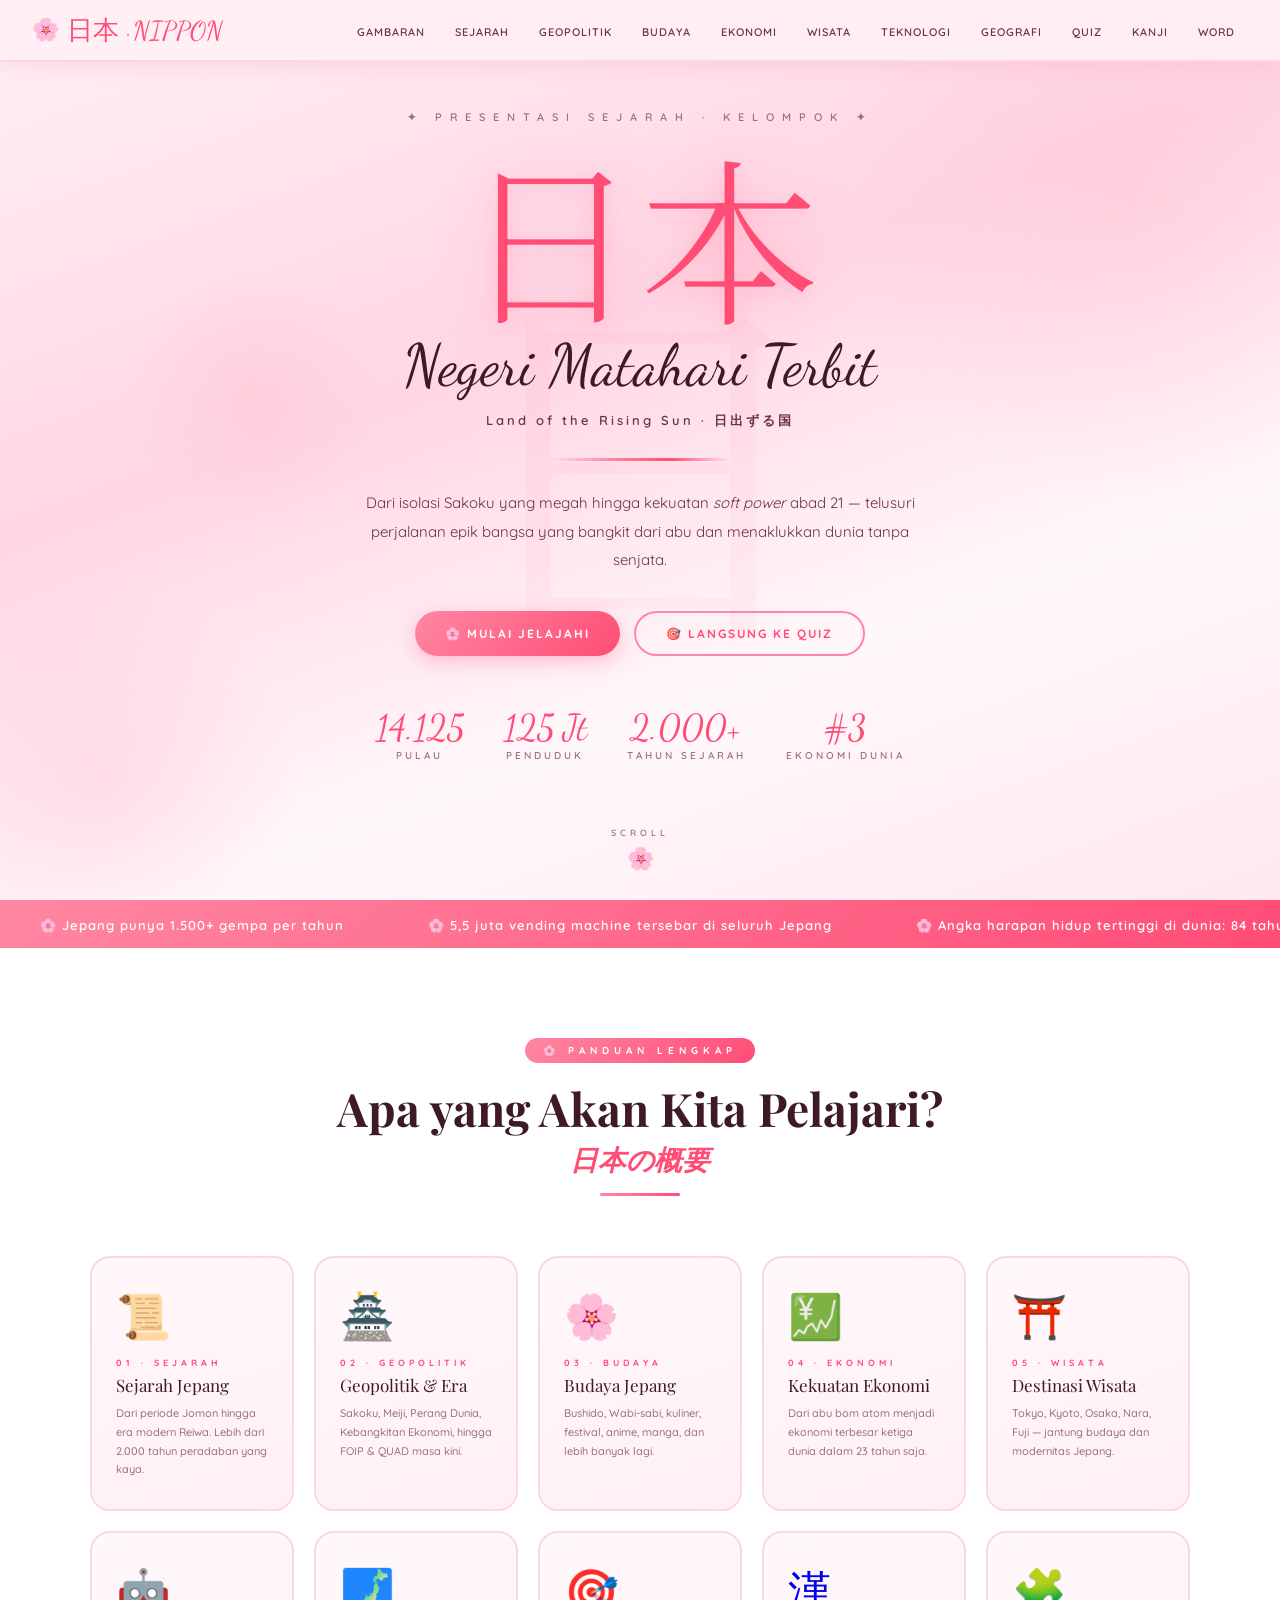
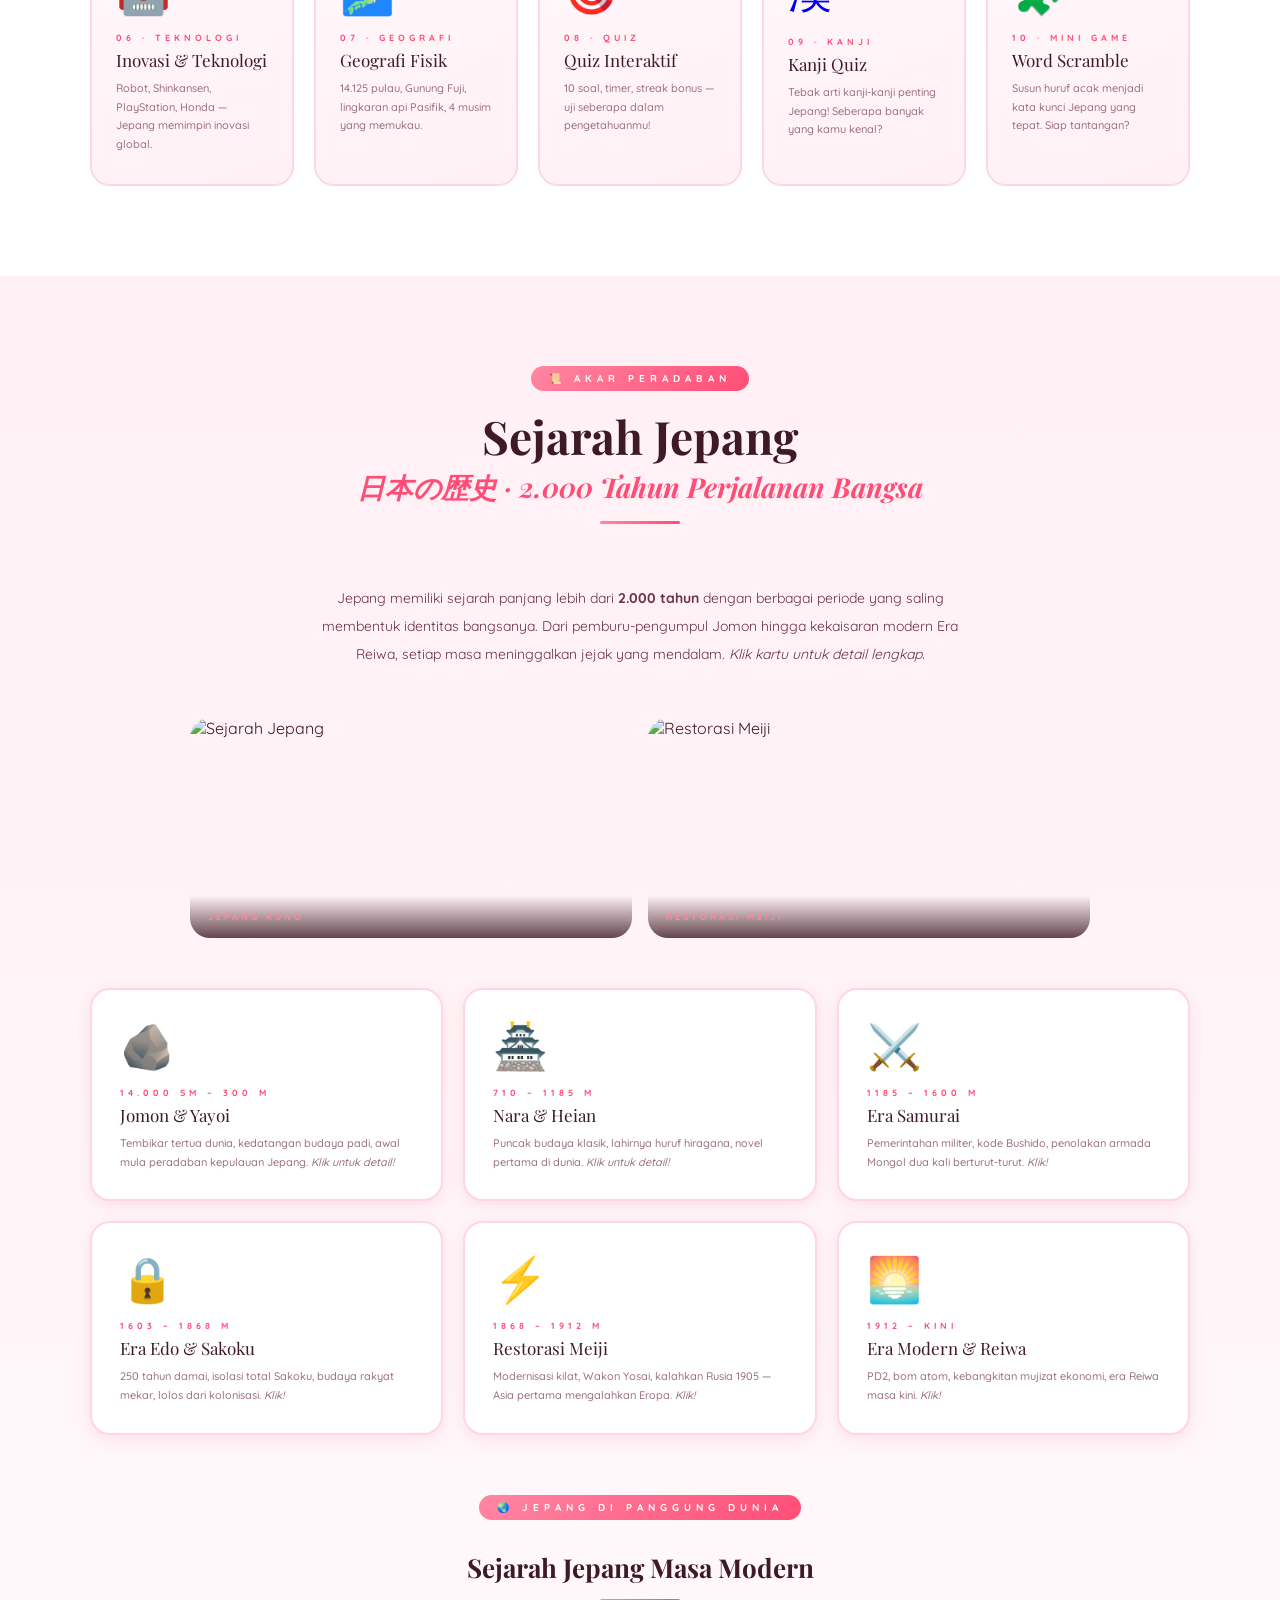
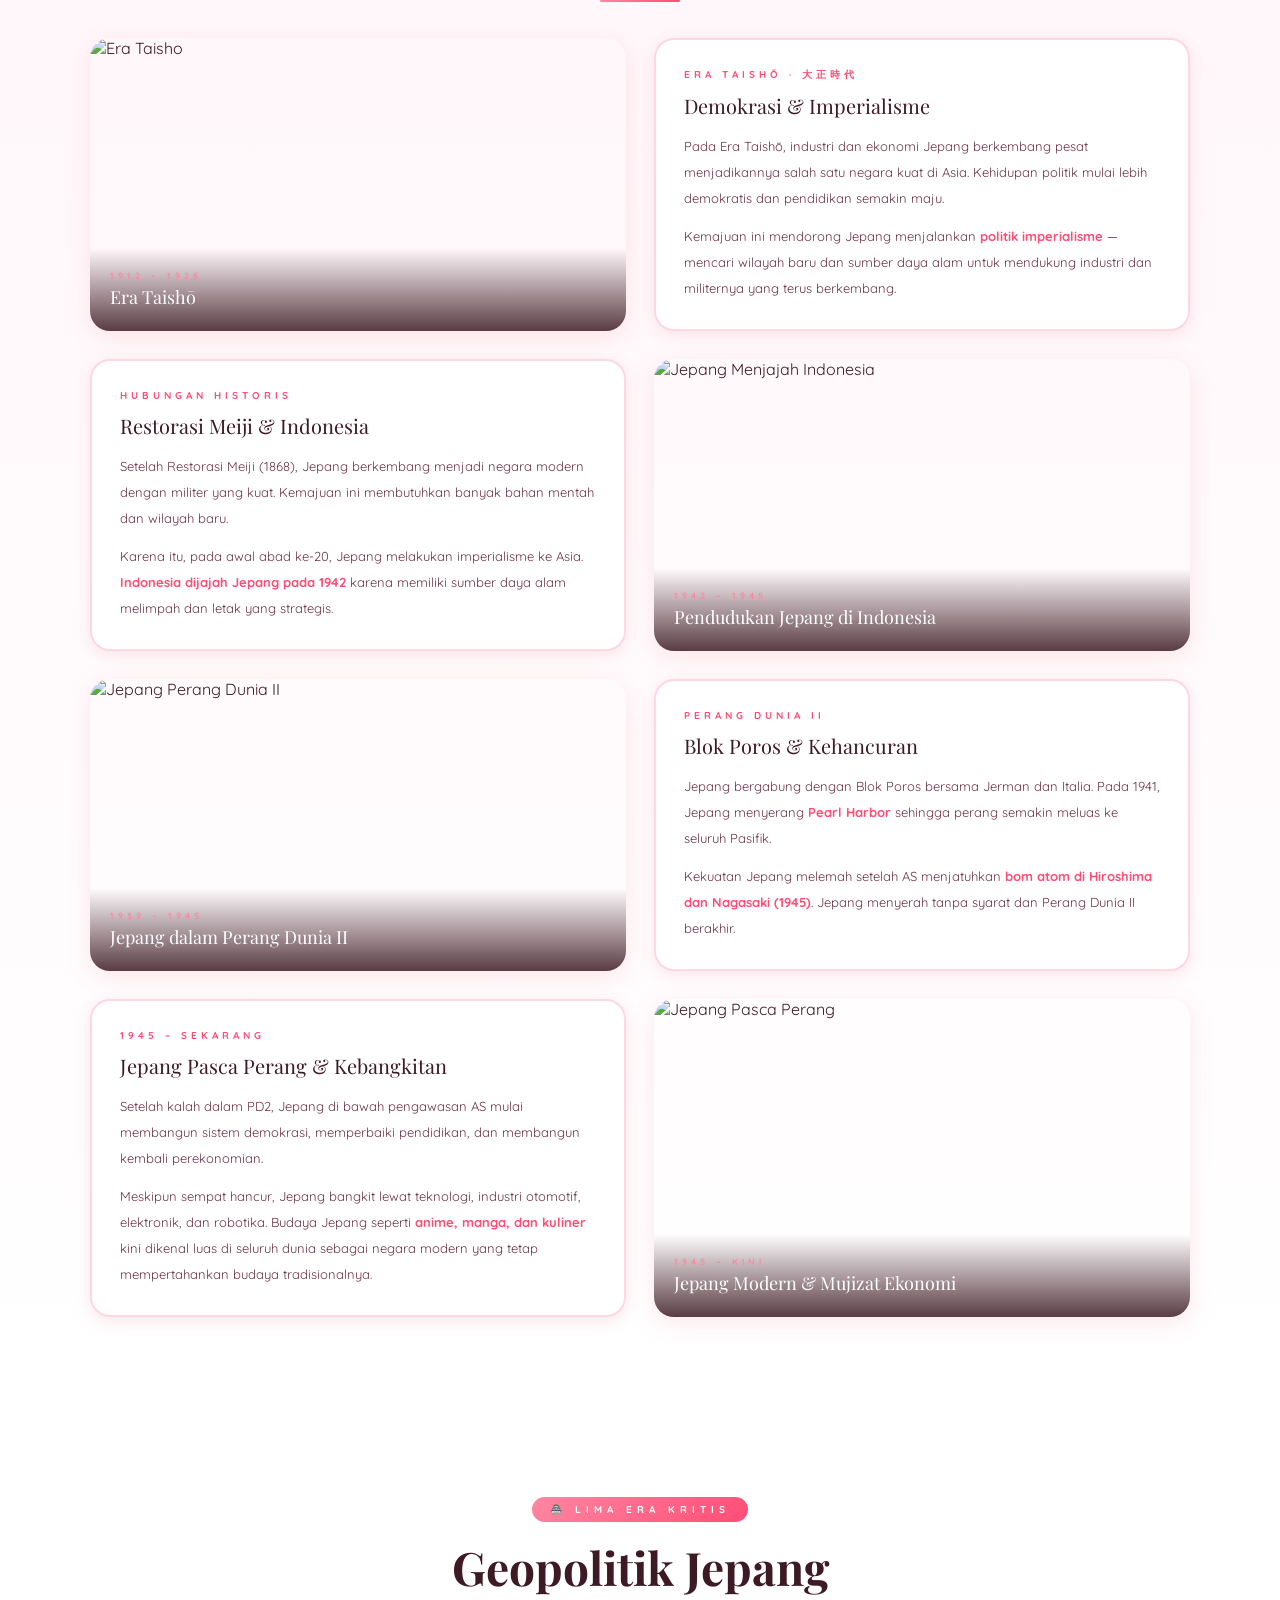
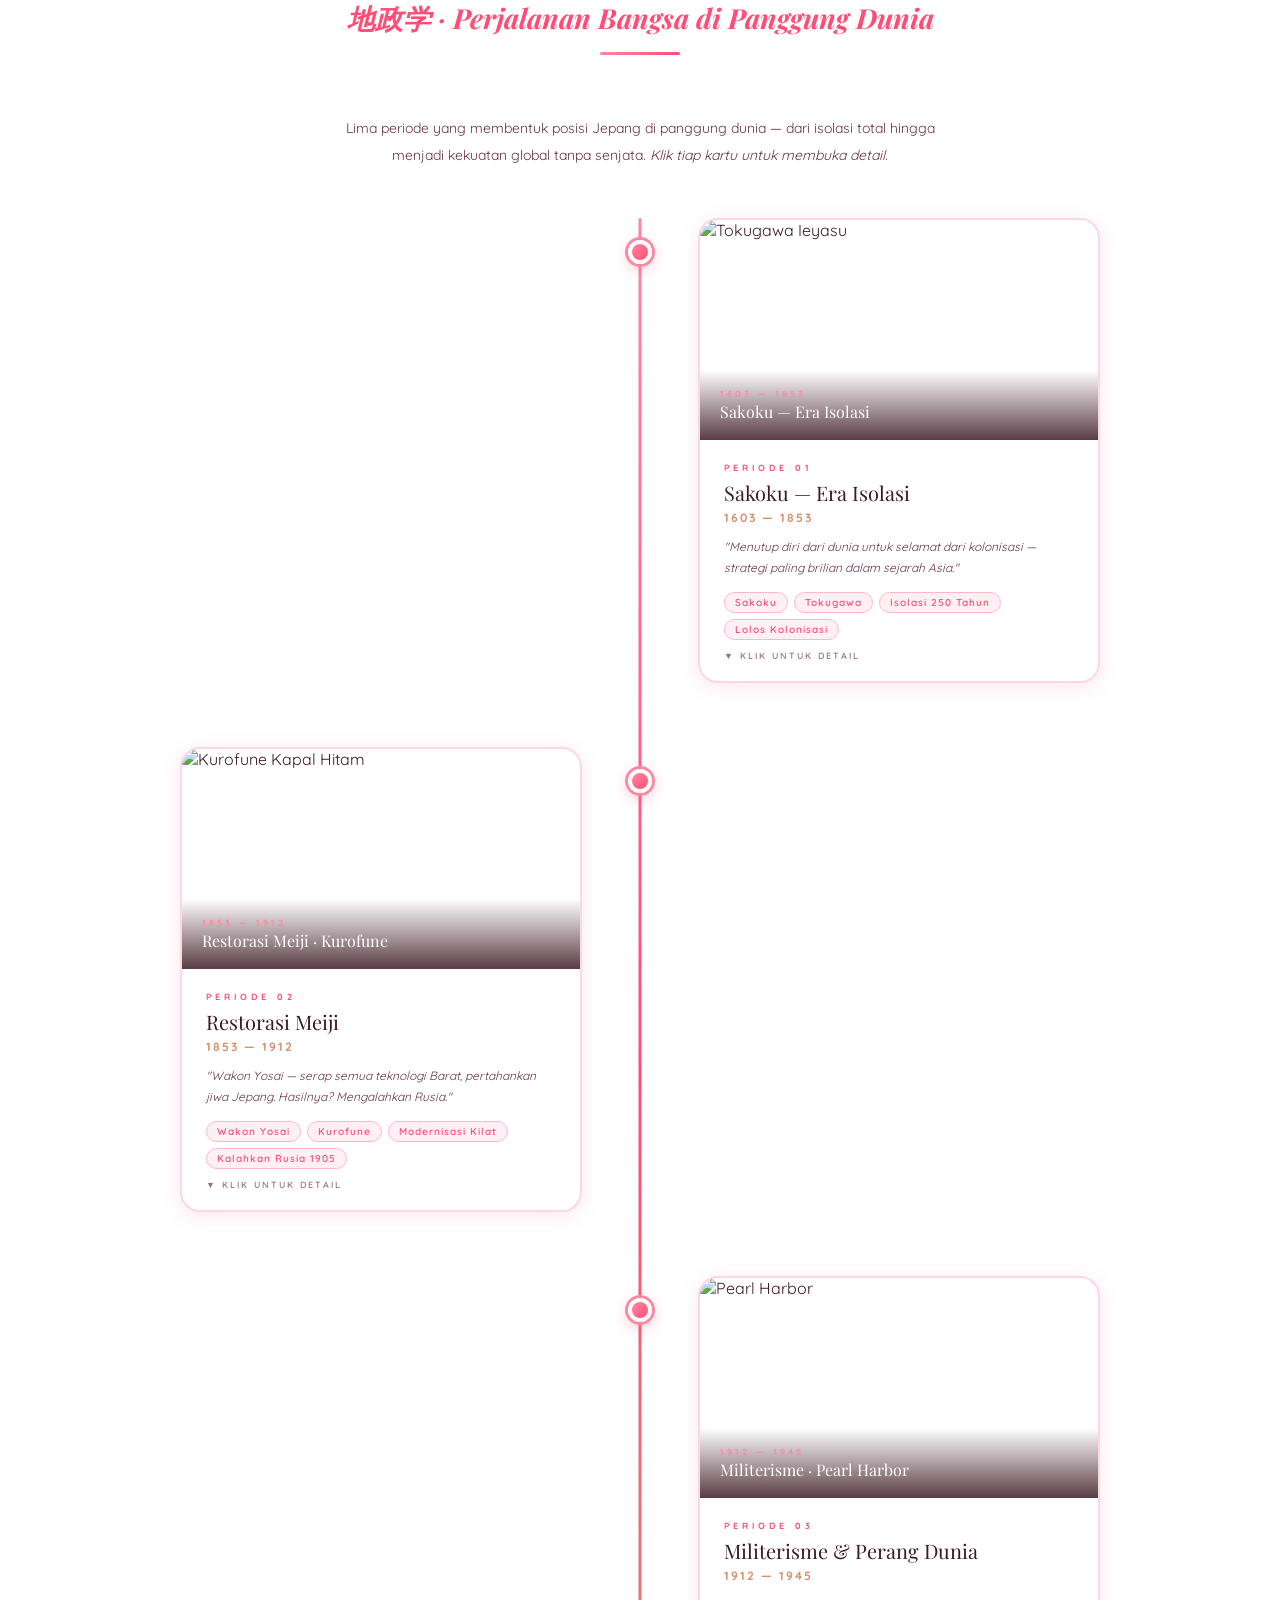
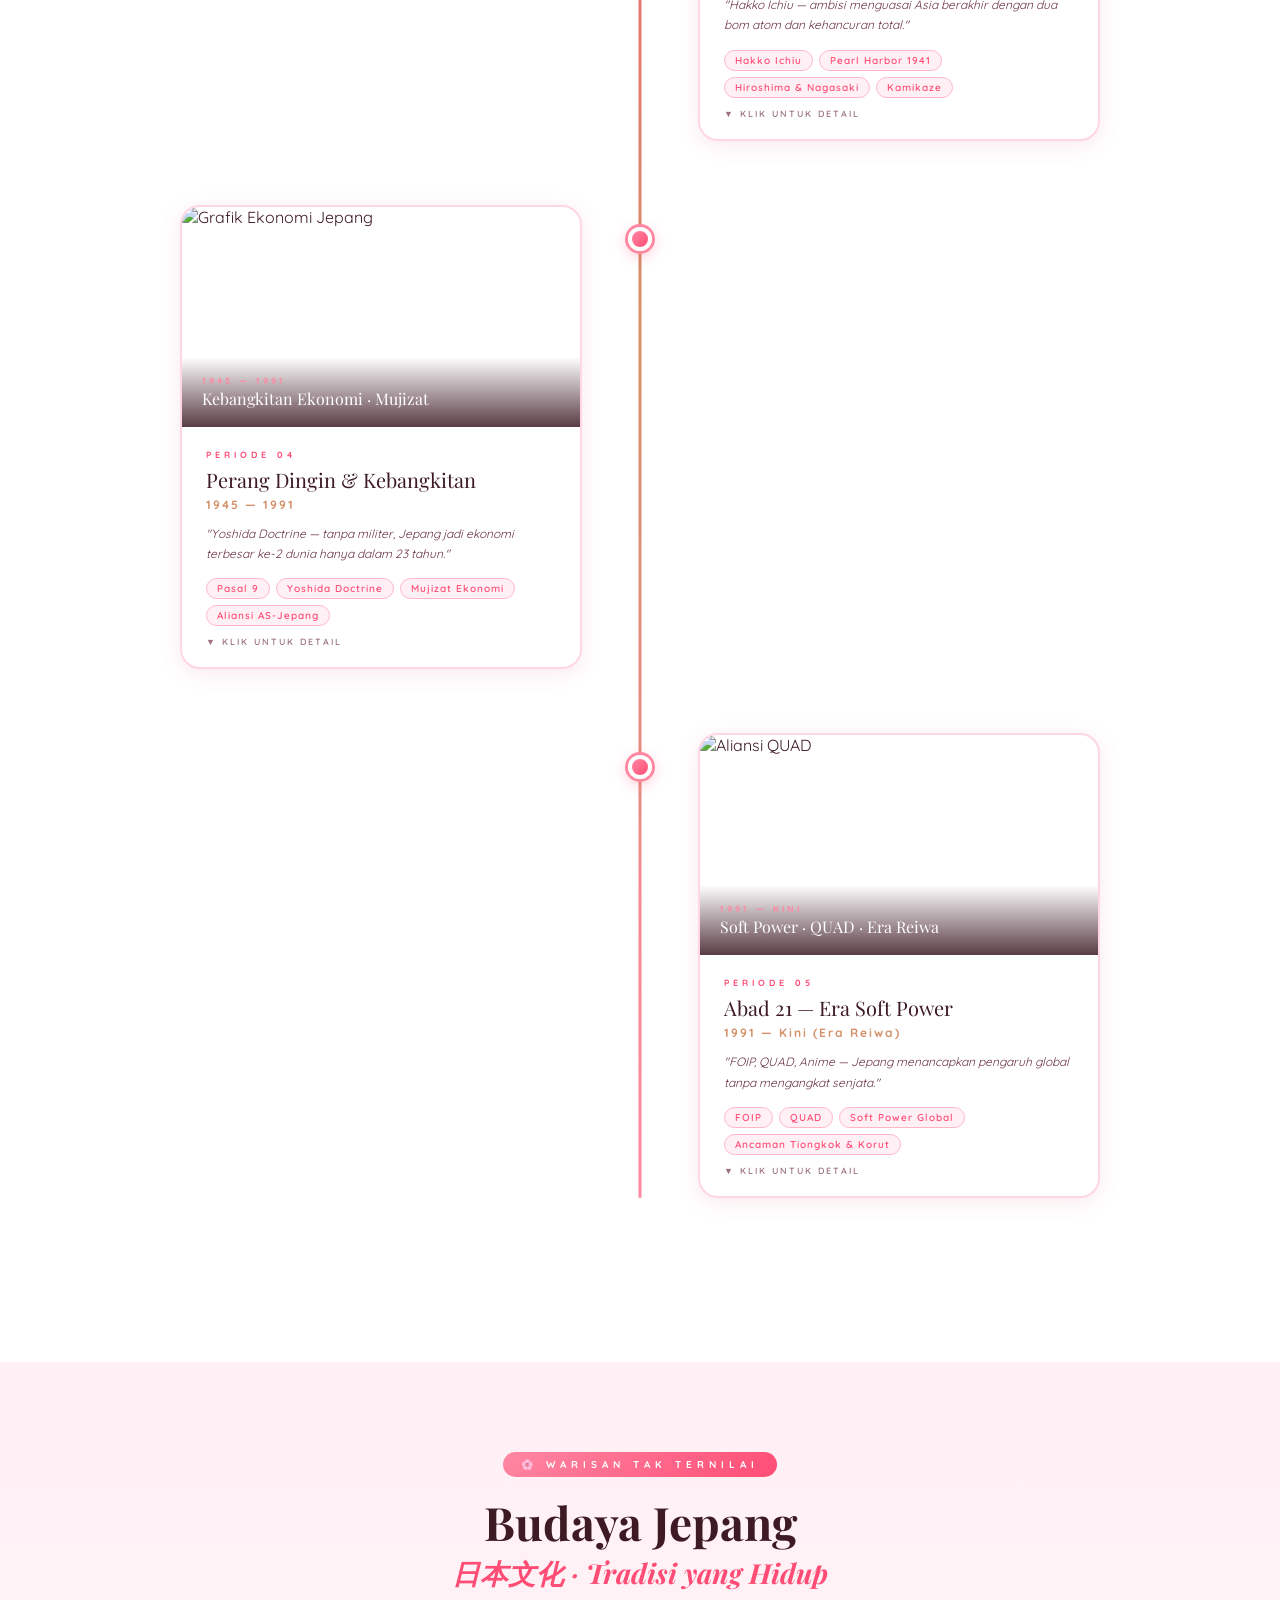
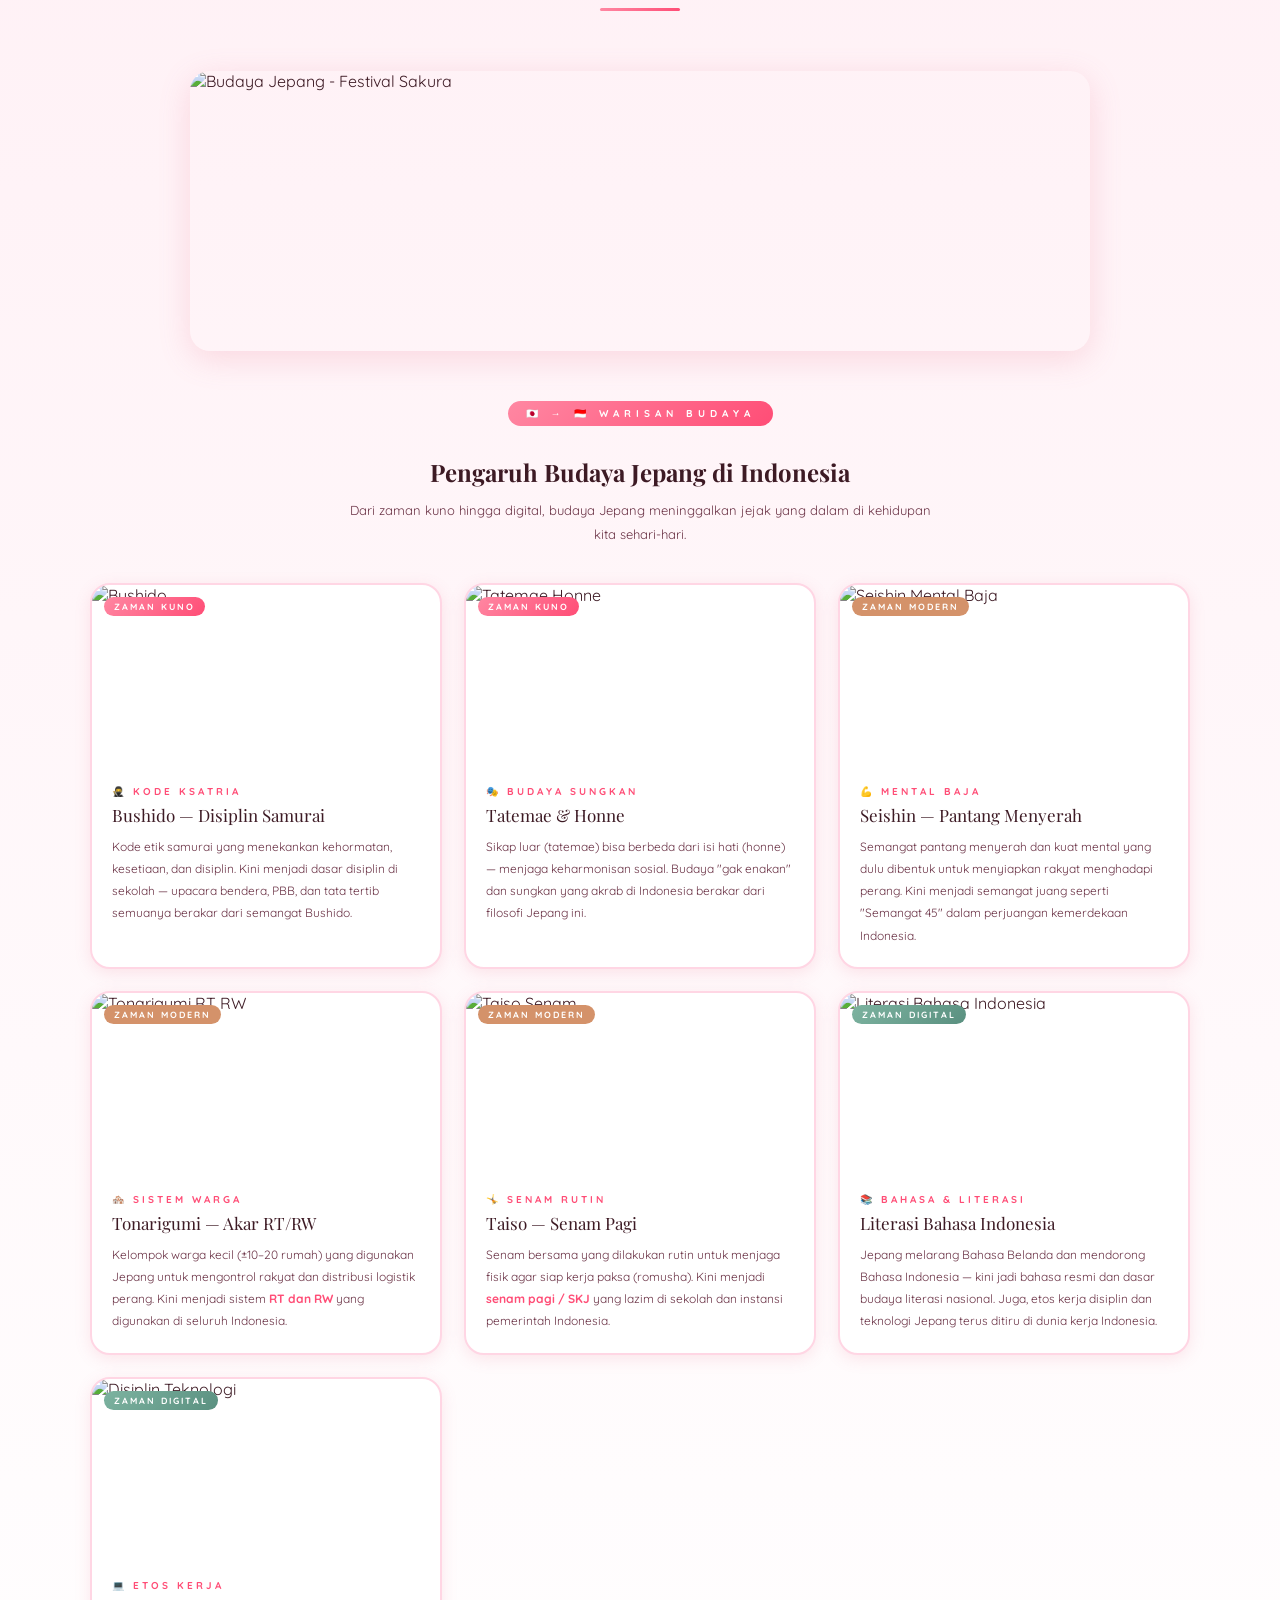
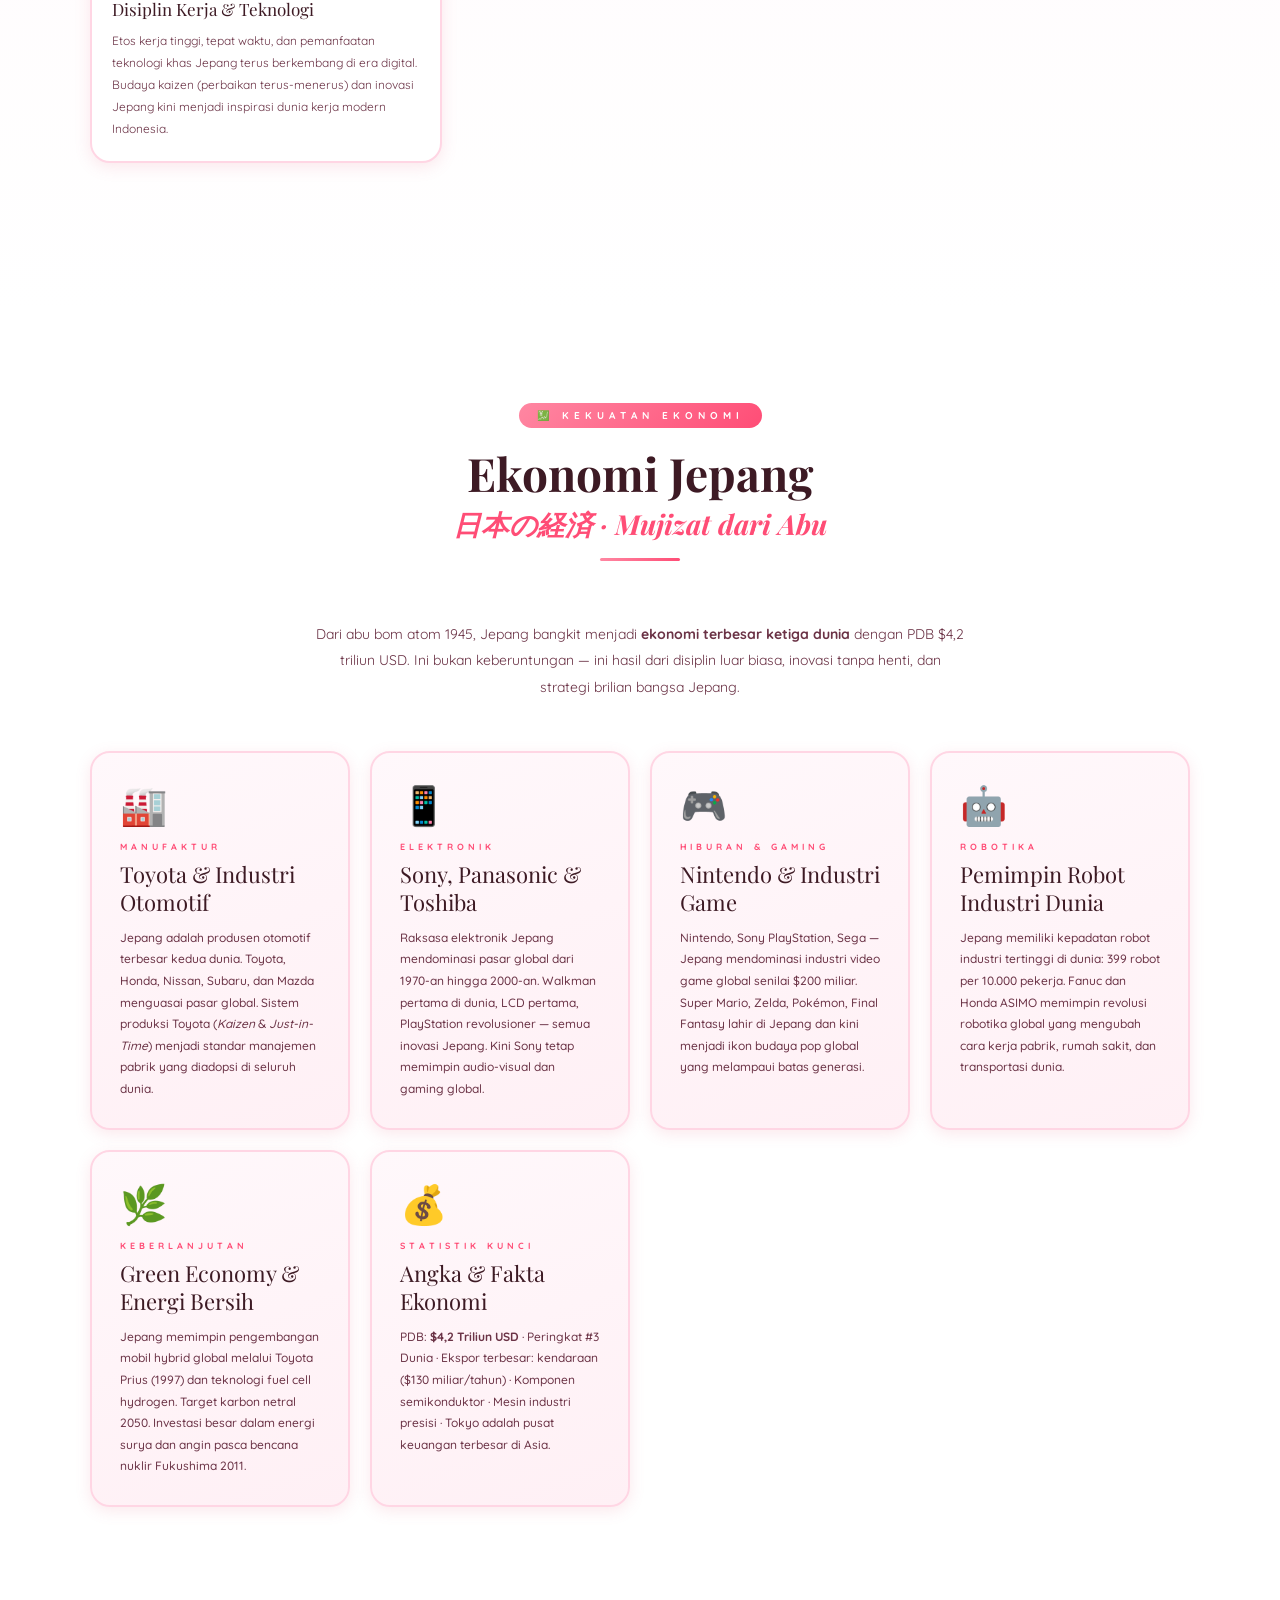
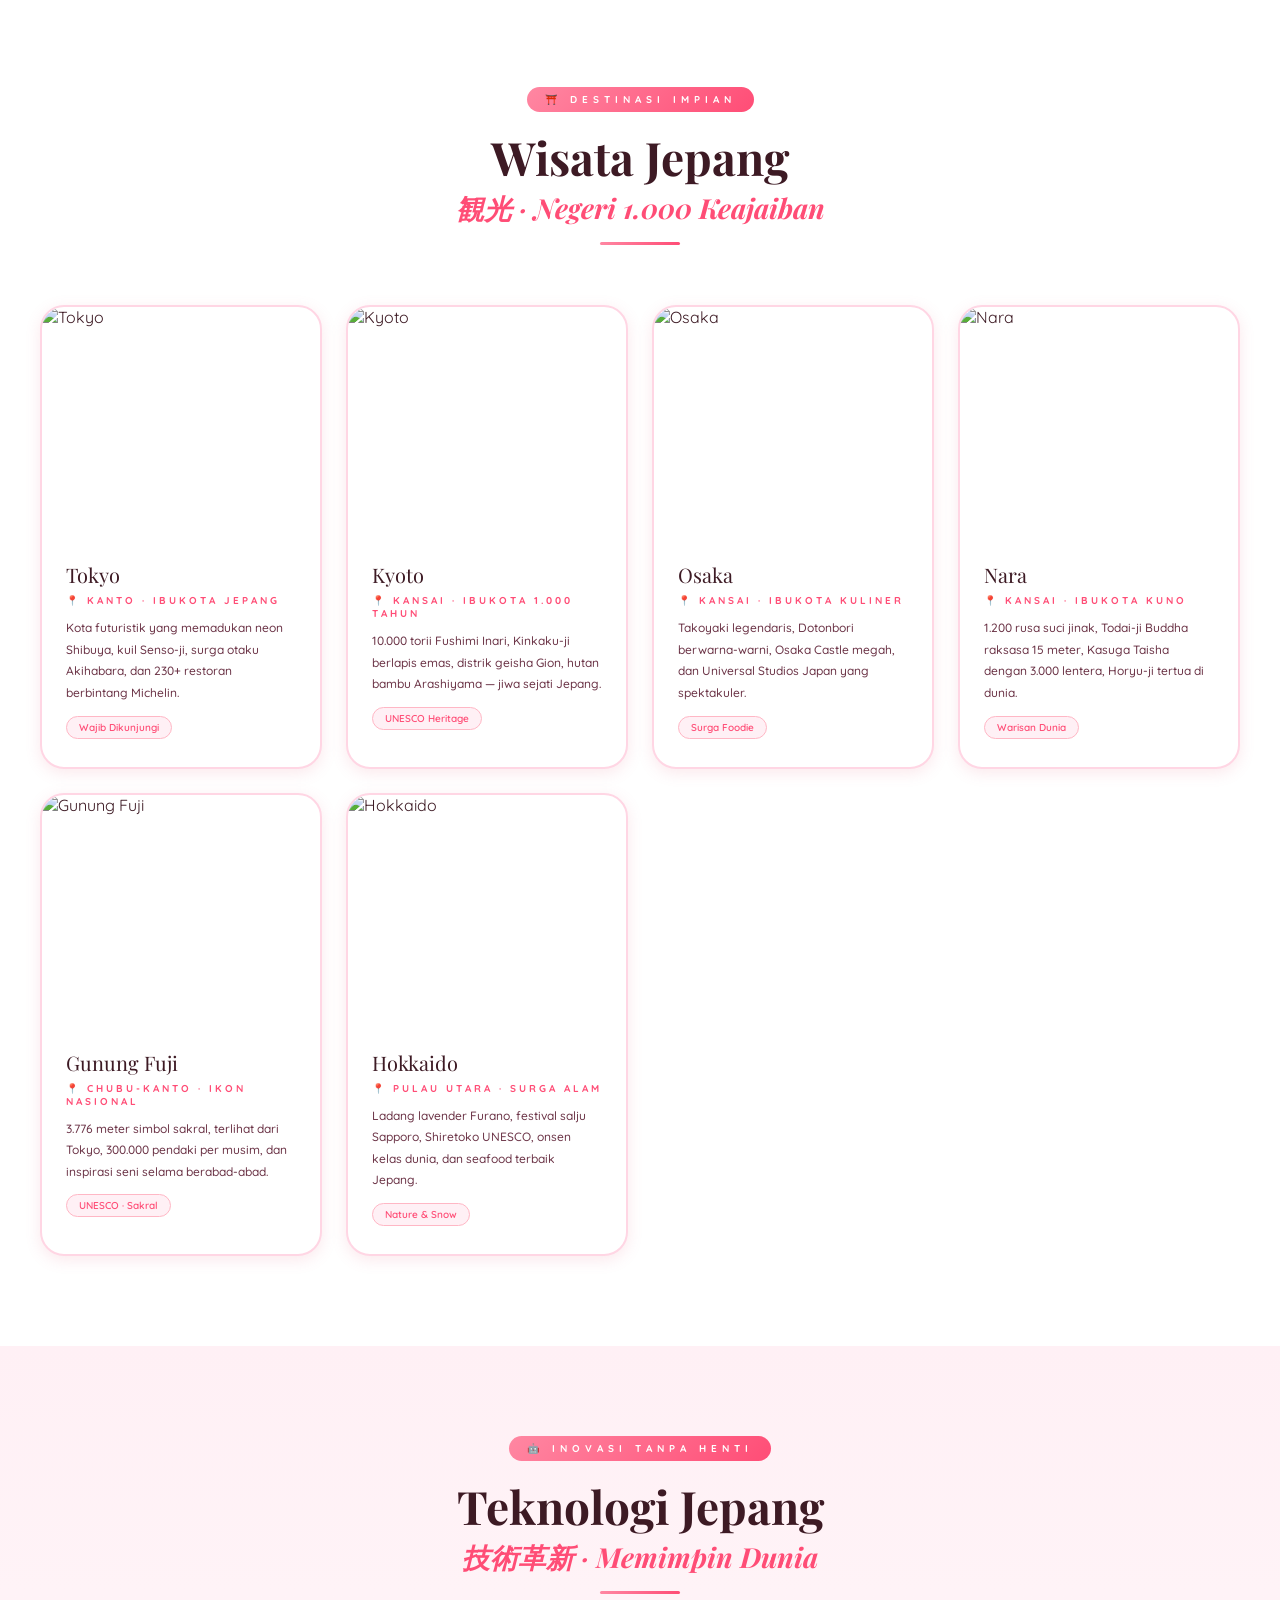
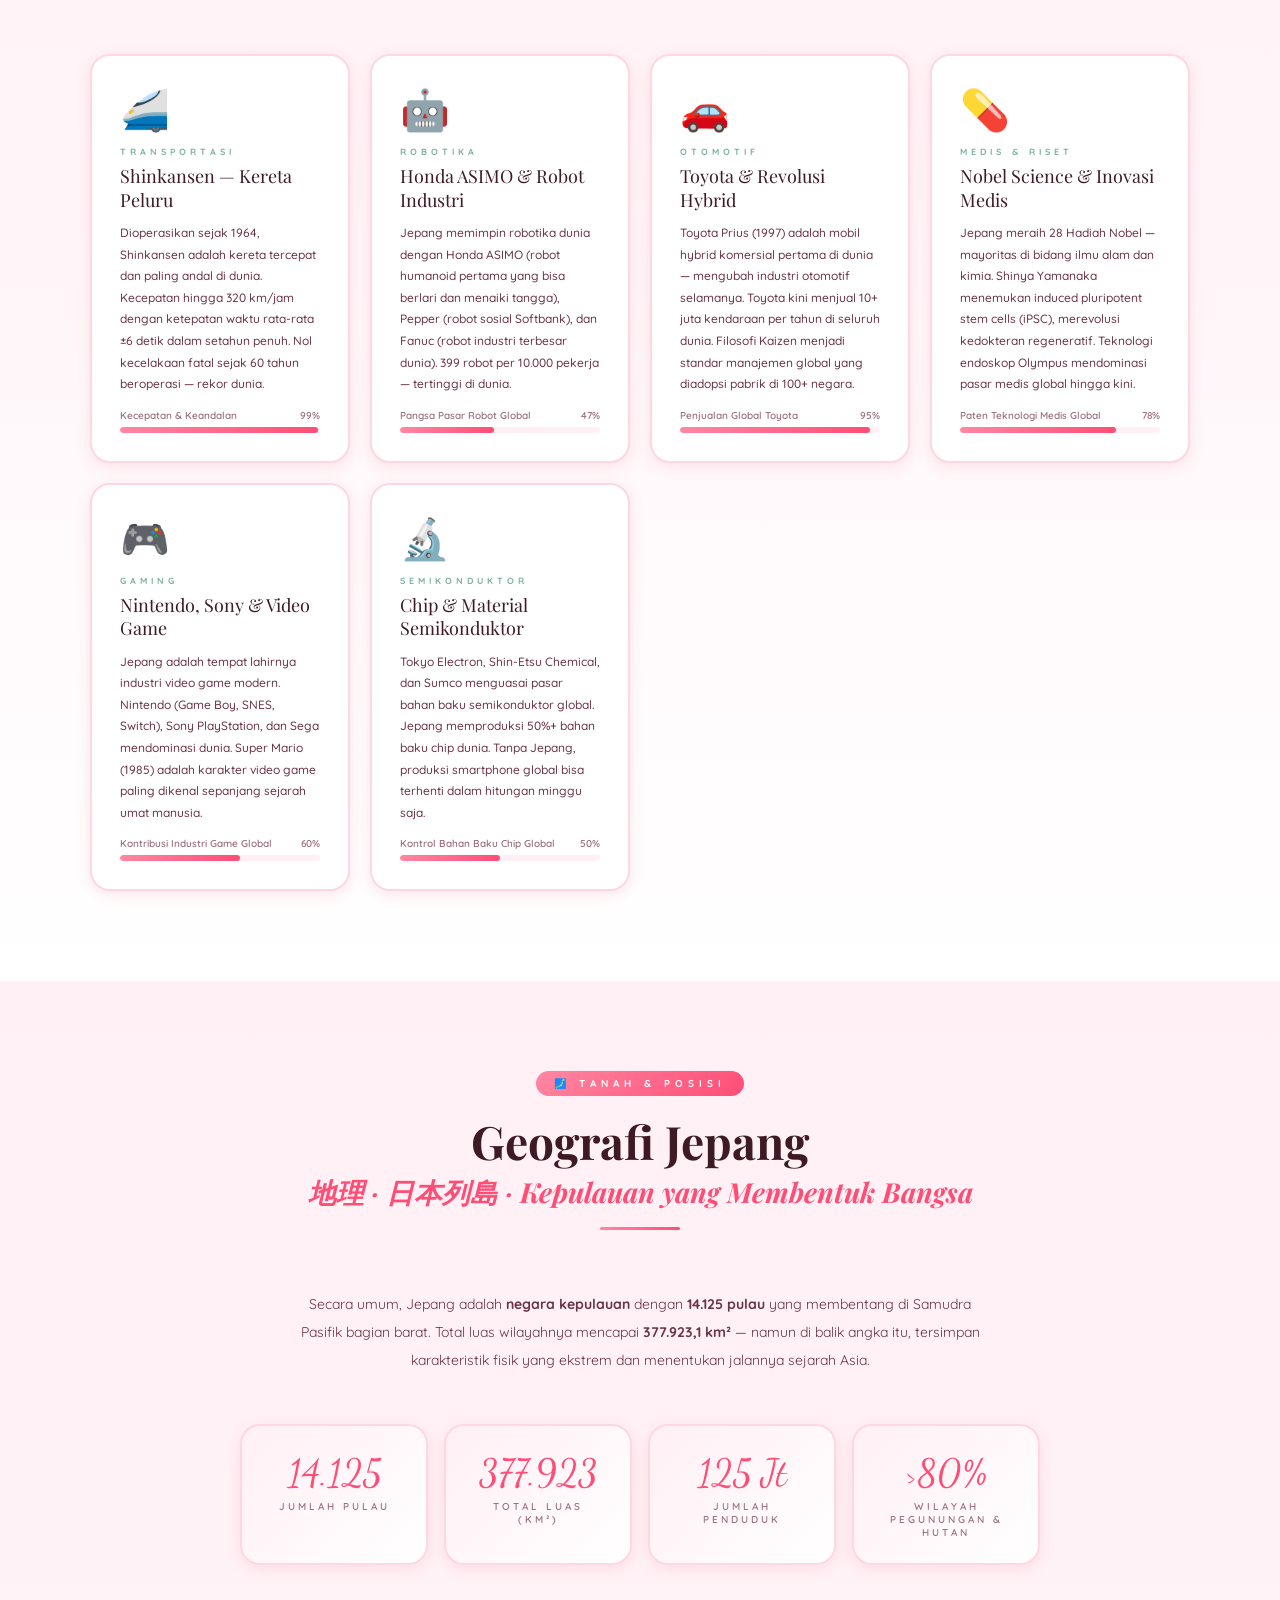
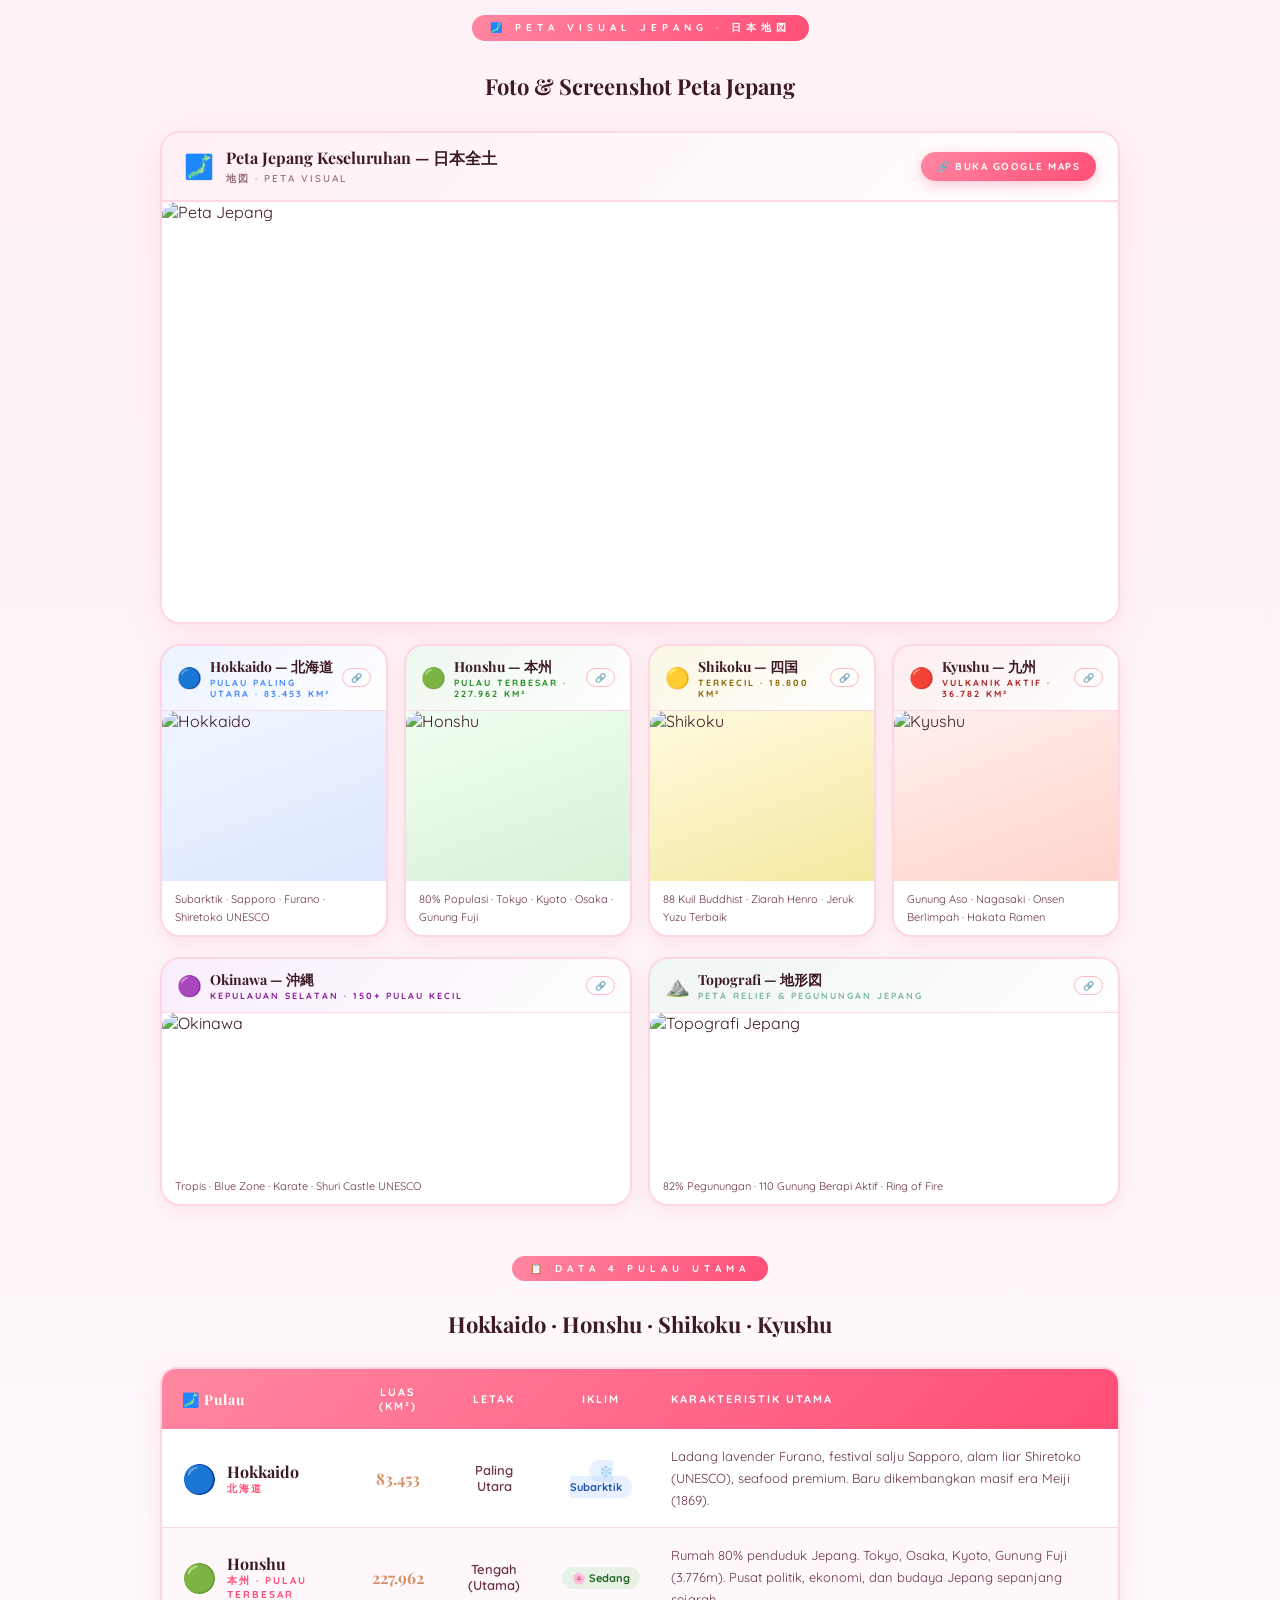
==== commit 9552e62e: "Rename index_work.html to index.html" ====
--- a/index.html
+++ b/index.html
@@ -379,10 +379,15 @@
 .period-dot:hover{ transform:scale(1.4); box-shadow:0 0 0 5px var(--sakura),0 6px 20px rgba(255,77,118,0.6); }
 .period-content{
   background:white; border:2px solid var(--pink-mid); border-radius:20px;
-  padding:28px; cursor:pointer; transition:all 0.4s;
+  overflow:hidden; cursor:pointer; transition:all 0.4s;
   box-shadow:0 4px 20px var(--shadow);
 }
-.period-content:hover{ border-color:var(--sakura2); transform:scale(1.02); box-shadow:0 10px 30px rgba(230,100,130,0.2); }
+.period-content:hover{ border-color:var(--sakura2); transform:translateY(-4px); box-shadow:0 14px 36px rgba(230,100,130,0.22); }
+.period-img-wrap{ overflow:hidden; position:relative; height:220px; }
+.period-img{ width:100%; height:100%; object-fit:cover; display:block; transition:transform 0.5s ease; }
+.period-content:hover .period-img{ transform:scale(1.06); }
+.period-img-overlay{ position:absolute; bottom:0; left:0; right:0; padding:18px 20px; background:linear-gradient(to top, rgba(61,26,36,0.85) 0%, transparent 100%); }
+.period-body{ padding:22px 24px 20px; }
 .period-num{ font-size:9px; letter-spacing:4px; color:var(--sakura3); text-transform:uppercase; font-weight:700; margin-bottom:6px; }
 .period-era{ font-family:'Playfair Display',serif; font-size:20px; color:var(--ink); margin-bottom:4px; }
 .period-years{ font-size:12px; color:var(--gold); font-weight:700; margin-bottom:12px; letter-spacing:2px; }
@@ -836,6 +841,20 @@
 @media(min-width:641px) and (max-width:1024px){
   .wisata-grid {
     grid-template-columns: repeat(2, 1fr) !important;
+  }
+}
+
+/* ── SEJARAH MODERN: responsive ── */
+@media(max-width:700px){
+  .history-modern-row {
+    grid-template-columns: 1fr !important;
+  }
+}
+
+/* ── GEOPOLITIK IMAGES: responsive ── */
+@media(max-width:600px){
+  .geo-img-row {
+    grid-template-columns: repeat(2,1fr) !important;
   }
 }
 </style>
@@ -1035,8 +1054,19 @@
   </p>
 
   <!-- Image Banner Sejarah -->
-  <div style="max-width:900px;margin:0 auto 50px;" class="fade-in">
-    <img src="https://yaffblog.wordpress.com/wp-content/uploads/2026/04/img_0590.jpeg" alt="Sejarah Jepang" style="width:100%;height:300px;object-fit:cover;border-radius:20px;box-shadow:0 8px 32px rgba(230,100,130,0.2);display:block;">
+  <div style="max-width:900px;margin:0 auto 50px;display:grid;grid-template-columns:1fr 1fr;gap:16px;" class="fade-in">
+    <div style="border-radius:20px;overflow:hidden;position:relative;min-height:200px;">
+      <img src="https://yaffblog.wordpress.com/wp-content/uploads/2026/04/img_0590.jpeg" alt="Sejarah Jepang" style="width:100%;height:220px;object-fit:cover;display:block;">
+      <div style="position:absolute;bottom:0;left:0;right:0;background:linear-gradient(to top,rgba(61,26,36,0.8),transparent);padding:16px 18px;">
+        <div style="font-size:9px;letter-spacing:3px;color:var(--sakura2);font-weight:700;text-transform:uppercase;">Jepang Kuno</div>
+      </div>
+    </div>
+    <div style="border-radius:20px;overflow:hidden;position:relative;min-height:200px;">
+      <img src="https://yaffblog.wordpress.com/wp-content/uploads/2026/05/restorasi-meiji.jpeg" alt="Restorasi Meiji" style="width:100%;height:220px;object-fit:cover;display:block;">
+      <div style="position:absolute;bottom:0;left:0;right:0;background:linear-gradient(to top,rgba(61,26,36,0.8),transparent);padding:16px 18px;">
+        <div style="font-size:9px;letter-spacing:3px;color:var(--sakura2);font-weight:700;text-transform:uppercase;">Restorasi Meiji</div>
+      </div>
+    </div>
   </div>
 
   <div class="history-grid fade-in">
@@ -1082,7 +1112,93 @@
       <div class="topic-desc">PD2, bom atom, kebangkitan mujizat ekonomi, era Reiwa masa kini. <em>Klik!</em></div>
     </div>
   </div>
+
+  <!-- SEJARAH MODERN SECTION WITH IMAGES -->
+  <div style="max-width:1100px;margin:60px auto 0;" class="fade-in">
+    <div style="text-align:center;margin-bottom:36px;">
+      <span class="eyebrow">🌏 Jepang di Panggung Dunia</span>
+      <h3 style="font-family:'Playfair Display',serif;font-size:26px;color:var(--ink);margin-top:12px;">Sejarah Jepang Masa Modern</h3>
+      <div class="sec-line" style="margin:14px auto 0;"></div>
+    </div>
+
+    <!-- ERA TAISHO -->
+    <div style="display:grid;grid-template-columns:1fr 1fr;gap:28px;margin-bottom:28px;align-items:stretch;" class="history-modern-row">
+      <div style="border-radius:20px;overflow:hidden;box-shadow:0 6px 24px var(--shadow);min-height:260px;position:relative;">
+        <img src="https://yaffblog.wordpress.com/wp-content/uploads/2026/05/era-taisho.webp" alt="Era Taisho" style="width:100%;height:100%;object-fit:cover;display:block;min-height:260px;">
+        <div style="position:absolute;bottom:0;left:0;right:0;background:linear-gradient(to top,rgba(61,26,36,0.85),transparent);padding:22px 20px;">
+          <div style="font-size:9px;letter-spacing:4px;color:var(--sakura2);font-weight:700;text-transform:uppercase;margin-bottom:4px;">1912 – 1926</div>
+          <div style="font-family:'Playfair Display',serif;font-size:18px;color:white;">Era Taishō</div>
+        </div>
+      </div>
+      <div style="background:white;border:2px solid var(--pink-mid);border-radius:20px;padding:28px;box-shadow:0 4px 16px var(--shadow);display:flex;flex-direction:column;justify-content:center;">
+        <div style="font-size:10px;letter-spacing:4px;color:var(--sakura3);font-weight:700;text-transform:uppercase;margin-bottom:10px;">Era Taishō · 大正時代</div>
+        <div style="font-family:'Playfair Display',serif;font-size:20px;color:var(--ink);margin-bottom:14px;">Demokrasi & Imperialisme</div>
+        <p style="font-size:13px;line-height:2;color:var(--ink2);margin-bottom:12px;">Pada Era Taishō, industri dan ekonomi Jepang berkembang pesat menjadikannya salah satu negara kuat di Asia. Kehidupan politik mulai lebih demokratis dan pendidikan semakin maju.</p>
+        <p style="font-size:13px;line-height:2;color:var(--ink2);">Kemajuan ini mendorong Jepang menjalankan <strong style="color:var(--sakura3);">politik imperialisme</strong> — mencari wilayah baru dan sumber daya alam untuk mendukung industri dan militernya yang terus berkembang.</p>
+      </div>
+    </div>
+
+    <!-- RESTORASI MEIJI & INDONESIA -->
+    <div style="display:grid;grid-template-columns:1fr 1fr;gap:28px;margin-bottom:28px;align-items:stretch;" class="history-modern-row">
+      <div style="background:white;border:2px solid var(--pink-mid);border-radius:20px;padding:28px;box-shadow:0 4px 16px var(--shadow);display:flex;flex-direction:column;justify-content:center;">
+        <div style="font-size:10px;letter-spacing:4px;color:var(--sakura3);font-weight:700;text-transform:uppercase;margin-bottom:10px;">Hubungan Historis</div>
+        <div style="font-family:'Playfair Display',serif;font-size:20px;color:var(--ink);margin-bottom:14px;">Restorasi Meiji & Indonesia</div>
+        <p style="font-size:13px;line-height:2;color:var(--ink2);margin-bottom:12px;">Setelah Restorasi Meiji (1868), Jepang berkembang menjadi negara modern dengan militer yang kuat. Kemajuan ini membutuhkan banyak bahan mentah dan wilayah baru.</p>
+        <p style="font-size:13px;line-height:2;color:var(--ink2);">Karena itu, pada awal abad ke-20, Jepang melakukan imperialisme ke Asia. <strong style="color:var(--sakura3);">Indonesia dijajah Jepang pada 1942</strong> karena memiliki sumber daya alam melimpah dan letak yang strategis.</p>
+      </div>
+      <div style="border-radius:20px;overflow:hidden;box-shadow:0 6px 24px var(--shadow);min-height:260px;position:relative;">
+        <img src="https://yaffblog.wordpress.com/wp-content/uploads/2026/05/jepang-saat-menjajah-indonesia.jpeg" alt="Jepang Menjajah Indonesia" style="width:100%;height:100%;object-fit:cover;display:block;min-height:260px;">
+        <div style="position:absolute;bottom:0;left:0;right:0;background:linear-gradient(to top,rgba(61,26,36,0.85),transparent);padding:22px 20px;">
+          <div style="font-size:9px;letter-spacing:4px;color:var(--sakura2);font-weight:700;text-transform:uppercase;margin-bottom:4px;">1942 – 1945</div>
+          <div style="font-family:'Playfair Display',serif;font-size:18px;color:white;">Pendudukan Jepang di Indonesia</div>
+        </div>
+      </div>
+    </div>
+
+    <!-- PERANG DUNIA II -->
+    <div style="display:grid;grid-template-columns:1fr 1fr;gap:28px;margin-bottom:28px;align-items:stretch;" class="history-modern-row">
+      <div style="border-radius:20px;overflow:hidden;box-shadow:0 6px 24px var(--shadow);min-height:260px;position:relative;">
+        <img src="https://yaffblog.wordpress.com/wp-content/uploads/2026/05/jepang-perang-dunia-ii.jpeg" alt="Jepang Perang Dunia II" style="width:100%;height:100%;object-fit:cover;display:block;min-height:260px;">
+        <div style="position:absolute;bottom:0;left:0;right:0;background:linear-gradient(to top,rgba(61,26,36,0.85),transparent);padding:22px 20px;">
+          <div style="font-size:9px;letter-spacing:4px;color:var(--sakura2);font-weight:700;text-transform:uppercase;margin-bottom:4px;">1939 – 1945</div>
+          <div style="font-family:'Playfair Display',serif;font-size:18px;color:white;">Jepang dalam Perang Dunia II</div>
+        </div>
+      </div>
+      <div style="background:white;border:2px solid var(--pink-mid);border-radius:20px;padding:28px;box-shadow:0 4px 16px var(--shadow);display:flex;flex-direction:column;justify-content:center;">
+        <div style="font-size:10px;letter-spacing:4px;color:var(--sakura3);font-weight:700;text-transform:uppercase;margin-bottom:10px;">Perang Dunia II</div>
+        <div style="font-family:'Playfair Display',serif;font-size:20px;color:var(--ink);margin-bottom:14px;">Blok Poros & Kehancuran</div>
+        <p style="font-size:13px;line-height:2;color:var(--ink2);margin-bottom:12px;">Jepang bergabung dengan Blok Poros bersama Jerman dan Italia. Pada 1941, Jepang menyerang <strong style="color:var(--sakura3);">Pearl Harbor</strong> sehingga perang semakin meluas ke seluruh Pasifik.</p>
+        <p style="font-size:13px;line-height:2;color:var(--ink2);">Kekuatan Jepang melemah setelah AS menjatuhkan <strong style="color:var(--sakura3);">bom atom di Hiroshima dan Nagasaki (1945)</strong>. Jepang menyerah tanpa syarat dan Perang Dunia II berakhir.</p>
+      </div>
+    </div>
+
+    <!-- PASCA PERANG -->
+    <div style="display:grid;grid-template-columns:1fr 1fr;gap:28px;align-items:stretch;" class="history-modern-row">
+      <div style="background:white;border:2px solid var(--pink-mid);border-radius:20px;padding:28px;box-shadow:0 4px 16px var(--shadow);display:flex;flex-direction:column;justify-content:center;">
+        <div style="font-size:10px;letter-spacing:4px;color:var(--sakura3);font-weight:700;text-transform:uppercase;margin-bottom:10px;">1945 – Sekarang</div>
+        <div style="font-family:'Playfair Display',serif;font-size:20px;color:var(--ink);margin-bottom:14px;">Jepang Pasca Perang & Kebangkitan</div>
+        <p style="font-size:13px;line-height:2;color:var(--ink2);margin-bottom:12px;">Setelah kalah dalam PD2, Jepang di bawah pengawasan AS mulai membangun sistem demokrasi, memperbaiki pendidikan, dan membangun kembali perekonomian.</p>
+        <p style="font-size:13px;line-height:2;color:var(--ink2);">Meskipun sempat hancur, Jepang bangkit lewat teknologi, industri otomotif, elektronik, dan robotika. Budaya Jepang seperti <strong style="color:var(--sakura3);">anime, manga, dan kuliner</strong> kini dikenal luas di seluruh dunia sebagai negara modern yang tetap mempertahankan budaya tradisionalnya.</p>
+      </div>
+      <div style="border-radius:20px;overflow:hidden;box-shadow:0 6px 24px var(--shadow);min-height:260px;position:relative;">
+        <img src="https://yaffblog.wordpress.com/wp-content/uploads/2026/05/jepang-pasca-perang-sekarang.jpeg" alt="Jepang Pasca Perang" style="width:100%;height:100%;object-fit:cover;display:block;min-height:260px;">
+        <div style="position:absolute;bottom:0;left:0;right:0;background:linear-gradient(to top,rgba(61,26,36,0.85),transparent);padding:22px 20px;">
+          <div style="font-size:9px;letter-spacing:4px;color:var(--sakura2);font-weight:700;text-transform:uppercase;margin-bottom:4px;">1945 – Kini</div>
+          <div style="font-family:'Playfair Display',serif;font-size:18px;color:white;">Jepang Modern & Mujizat Ekonomi</div>
+        </div>
+      </div>
+    </div>
+  </div>
+
 </section>
+
+<style>
+@media(max-width:768px){
+  .history-modern-row { grid-template-columns:1fr !important; }
+  .history-modern-row > div:first-child { order: 2; }
+  .history-modern-row > div:last-child { order: 1; }
+}
+</style>
 
 <!-- GEOPOLITIK TIMELINE -->
 <section id="geopolitik">
@@ -1094,12 +1210,23 @@
   <p style="text-align:center;max-width:640px;margin:0 auto 50px;font-size:14px;color:var(--ink2);line-height:1.9;" class="fade-in">
     Lima periode yang membentuk posisi Jepang di panggung dunia — dari isolasi total hingga menjadi kekuatan global tanpa senjata. <em>Klik tiap kartu untuk membuka detail.</em>
   </p>
+
+  <!-- GEOPOLITIK IMAGES ROW -->
+  <div style="display:none;"></div>
   <div class="timeline-wrap">
     <div class="timeline-spine"></div>
 
     <!-- PERIODE 01: LEFT -->
     <div class="period-item fade-in" data-num="01">
       <div class="period-content" onclick="togglePeriod(this)" data-num="01">
+        <div class="period-img-wrap">
+          <img class="period-img" src="https://yaffblog.wordpress.com/wp-content/uploads/2026/05/img_1088.jpeg" alt="Tokugawa Ieyasu">
+          <div class="period-img-overlay">
+            <div style="font-size:9px;letter-spacing:3px;color:var(--sakura2);font-weight:700;text-transform:uppercase;">1603 — 1853</div>
+            <div style="font-family:'Playfair Display',serif;font-size:16px;color:white;margin-top:2px;">Sakoku — Era Isolasi</div>
+          </div>
+        </div>
+        <div class="period-body">
         <div class="period-num">PERIODE 01</div>
         <div class="period-era">Sakoku — Era Isolasi</div>
         <div class="period-years">1603 — 1853</div>
@@ -1116,6 +1243,7 @@
           <p>Kebijakan <strong>Sakoku</strong> (1639) melarang seluruh hubungan dengan dunia luar. Warga Jepang yang pergi ke luar negeri diancam hukuman mati jika kembali. Satu-satunya jendela ke dunia adalah pelabuhan kecil <strong>Dejima, Nagasaki</strong>.</p>
           <p>Hasilnya luar biasa: Jepang menjadi <em>satu-satunya negara Asia yang tidak dijajah Barat.</em> Tapi teknologi militernya tertinggal jauh — sebuah bom waktu yang menunggu meledak.</p>
         </div>
+        </div>
       </div>
       <div class="period-dot-col"><div class="period-dot"></div></div>
       <div class="period-empty"></div>
@@ -1126,6 +1254,14 @@
       <div class="period-empty"></div>
       <div class="period-dot-col"><div class="period-dot"></div></div>
       <div class="period-content" onclick="togglePeriod(this)" data-num="02">
+        <div class="period-img-wrap">
+          <img class="period-img" src="https://yaffblog.wordpress.com/wp-content/uploads/2026/05/img_1089.jpeg" alt="Kurofune Kapal Hitam">
+          <div class="period-img-overlay">
+            <div style="font-size:9px;letter-spacing:3px;color:var(--sakura2);font-weight:700;text-transform:uppercase;">1853 — 1912</div>
+            <div style="font-family:'Playfair Display',serif;font-size:16px;color:white;margin-top:2px;">Restorasi Meiji · Kurofune</div>
+          </div>
+        </div>
+        <div class="period-body">
         <div class="period-num">PERIODE 02</div>
         <div class="period-era">Restorasi Meiji</div>
         <div class="period-years">1853 — 1912</div>
@@ -1142,12 +1278,21 @@
           <p>Jepang terkejut — tapi langsung adaptasi. Mereka memulai <strong>Restorasi Meiji</strong> dengan filosofi <em>Wakon Yosai</em>: menyerap teknologi Barat, pertahankan jiwa Jepang. Kaisar Meiji kembali memegang kekuasaan dari tangan shogun.</p>
           <p>Hanya dalam 30 tahun: rel kereta api dibangun, angkatan laut modern dibentuk, universitas didirikan, industri berat tumbuh. Dan pada <strong>1905</strong>, Jepang mengalahkan Rusia — pertama kalinya bangsa Asia mengalahkan kekuatan Eropa besar. Menggemparkan dunia!</p>
         </div>
+        </div>
       </div>
     </div>
 
     <!-- PERIODE 03: LEFT -->
     <div class="period-item fade-in">
       <div class="period-content" onclick="togglePeriod(this)" data-num="03">
+        <div class="period-img-wrap">
+          <img class="period-img" src="https://yaffblog.wordpress.com/wp-content/uploads/2026/05/img_1090.jpeg" alt="Pearl Harbor">
+          <div class="period-img-overlay">
+            <div style="font-size:9px;letter-spacing:3px;color:var(--sakura2);font-weight:700;text-transform:uppercase;">1912 — 1945</div>
+            <div style="font-family:'Playfair Display',serif;font-size:16px;color:white;margin-top:2px;">Militerisme · Pearl Harbor</div>
+          </div>
+        </div>
+        <div class="period-body">
         <div class="period-num">PERIODE 03</div>
         <div class="period-era">Militerisme & Perang Dunia</div>
         <div class="period-years">1912 — 1945</div>
@@ -1164,6 +1309,7 @@
           <p>Pada <strong>7 Desember 1941</strong>, Jepang menyerang Pearl Harbor. AS ikut berperang. Operasi Island Hopping memojokkan Jepang. Pilot <em>Kamikaze</em> (bunuh diri) dikerahkan sebagai senjata terakhir.</p>
           <p>Pada <strong>6 Agustus 1945</strong>, bom atom pertama dijatuhkan di Hiroshima, disusul Nagasaki 3 hari kemudian. Lebih dari 3 juta jiwa Jepang hilang dalam perang. Tanggal <em>2 September 1945</em>, Jepang menyerah tanpa syarat — era kekaisaran militer berakhir.</p>
         </div>
+        </div>
       </div>
       <div class="period-dot-col"><div class="period-dot"></div></div>
       <div class="period-empty"></div>
@@ -1174,6 +1320,14 @@
       <div class="period-empty"></div>
       <div class="period-dot-col"><div class="period-dot"></div></div>
       <div class="period-content" onclick="togglePeriod(this)" data-num="04">
+        <div class="period-img-wrap">
+          <img class="period-img" src="https://yaffblog.wordpress.com/wp-content/uploads/2026/05/img_1092.png" alt="Grafik Ekonomi Jepang">
+          <div class="period-img-overlay">
+            <div style="font-size:9px;letter-spacing:3px;color:var(--sakura2);font-weight:700;text-transform:uppercase;">1945 — 1991</div>
+            <div style="font-family:'Playfair Display',serif;font-size:16px;color:white;margin-top:2px;">Kebangkitan Ekonomi · Mujizat</div>
+          </div>
+        </div>
+        <div class="period-body">
         <div class="period-num">PERIODE 04</div>
         <div class="period-era">Perang Dingin & Kebangkitan</div>
         <div class="period-years">1945 — 1991</div>
@@ -1190,12 +1344,21 @@
           <p>PM Shigeru Yoshida mengubah kelemahan ini menjadi kekuatan lewat <strong>Yoshida Doctrine</strong>: serahkan keamanan ke AS, fokuslah 100% pada ekonomi dan teknologi. Hasilnya fenomenal.</p>
           <p>Hanya dalam <strong>23 tahun</strong> sejak bom atom, Jepang menjadi <em>ekonomi terbesar kedua di dunia</em> (1968). Toyota, Sony, Honda, Panasonic membanjiri pasar global. Ini adalah <em>"Mujizat Ekonomi Jepang"</em> yang dikagumi seluruh dunia.</p>
         </div>
+        </div>
       </div>
     </div>
 
     <!-- PERIODE 05: LEFT -->
     <div class="period-item fade-in">
       <div class="period-content" onclick="togglePeriod(this)" data-num="05">
+        <div class="period-img-wrap">
+          <img class="period-img" src="https://yaffblog.wordpress.com/wp-content/uploads/2026/05/img_1093.jpeg" alt="Aliansi QUAD">
+          <div class="period-img-overlay">
+            <div style="font-size:9px;letter-spacing:3px;color:var(--sakura2);font-weight:700;text-transform:uppercase;">1991 — Kini</div>
+            <div style="font-family:'Playfair Display',serif;font-size:16px;color:white;margin-top:2px;">Soft Power · QUAD · Era Reiwa</div>
+          </div>
+        </div>
+        <div class="period-body">
         <div class="period-num">PERIODE 05</div>
         <div class="period-era">Abad 21 — Era Soft Power</div>
         <div class="period-years">1991 — Kini (Era Reiwa)</div>
@@ -1212,6 +1375,7 @@
           <p>Sebagai respons, PM Abe Shinzo mencanangkan visi <strong>FOIP (Free and Open Indo-Pacific)</strong> dan membangun aliansi <strong>QUAD</strong> bersama AS, Australia, dan India untuk menyeimbangkan dominasi Tiongkok di kawasan.</p>
           <p>Namun senjata paling ampuh Jepang justru bukan militer: <strong>Soft Power</strong>. Anime, manga, J-Pop, Nintendo, Studio Ghibli, kuliner Jepang — semuanya menyebarkan pengaruh budaya ke seluruh planet. Jepang membuktikan: <em>pengaruh terbesar tidak perlu senjata.</em></p>
         </div>
+        </div>
       </div>
       <div class="period-dot-col"><div class="period-dot"></div></div>
       <div class="period-empty"></div>
@@ -1232,74 +1396,110 @@
     <img src="https://yaffblog.wordpress.com/wp-content/uploads/2026/04/img_0591-1.jpeg" alt="Budaya Jepang - Festival Sakura" style="width:100%;height:280px;object-fit:cover;border-radius:20px;box-shadow:0 8px 32px rgba(230,100,130,0.2);display:block;">
   </div>
 
-  <div class="culture-grid">
-    <div class="culture-card fade-in">
-      <span class="culture-icon">🥷</span>
-      <div class="culture-sub">Tradisi & Filosofi</div>
-      <div class="culture-title">Bushido & Samurai</div>
-      <ul class="culture-points">
-        <li>Kode kehormatan 7 nilai samurai: keberanian, kehormatan, kesetiaan, keadilan, kesopanan, kejujuran, dan pengendalian diri</li>
-        <li>Harakiri (Seppuku) — bunuh diri ritual untuk mempertahankan kehormatan daripada tertangkap musuh</li>
-        <li>Pengaruh Bushido masih terasa kuat dalam etos kerja keras dan disiplin Jepang modern</li>
-        <li>Katana dianggap jiwa samurai — dikerjakan berbulan-bulan oleh ahli pandai besi, bukan sekadar senjata</li>
-      </ul>
-    </div>
-    <div class="culture-card fade-in">
-      <span class="culture-icon">🎨</span>
-      <div class="culture-sub">Seni & Estetika</div>
-      <div class="culture-title">Wabi-Sabi & Seni Tradisional</div>
-      <ul class="culture-points">
-        <li>Wabi-sabi: filosofi menemukan keindahan sejati dalam ketidaksempurnaan, kesederhanaan, dan kesementaraan</li>
-        <li>Kintsugi — seni memperbaiki keramik retak dengan emas, mengajarkan bahwa kerusakan adalah bagian dari keindahan</li>
-        <li>Ikebana (merangkai bunga), Ukiyo-e (cetakan kayu), Origami, Kaligrafi Shodo</li>
-        <li>Noh, Kabuki, Bunraku — teater tradisional berusia ratusan tahun yang masih hidup hingga kini</li>
-      </ul>
-    </div>
-    <div class="culture-card fade-in">
-      <span class="culture-icon">🍣</span>
-      <div class="culture-sub">Kuliner</div>
-      <div class="culture-title">Washoku — Warisan UNESCO</div>
-      <ul class="culture-points">
-        <li>Washoku diakui UNESCO sebagai Warisan Budaya Takbenda (2013) karena keseimbangan gizi dan estetikanya</li>
-        <li>Filosofi Ichiju Sansai: satu sup, tiga lauk — harmoni sempurna antara rasa, warna, dan nutrisi</li>
-        <li>Sushi, ramen, tempura, soba, udon, yakitori, takoyaki, okonomiyaki — kekayaan kuliner yang tak tertandingi</li>
-        <li>Upacara Teh (Chado) — ritual menyeduh matcha yang mengandung filosofi kedamaian, harmoni, dan kesucian</li>
-      </ul>
-    </div>
-    <div class="culture-card fade-in">
-      <span class="culture-icon">🏮</span>
-      <div class="culture-sub">Festival & Tradisi</div>
-      <div class="culture-title">Matsuri & Perayaan</div>
-      <ul class="culture-points">
-        <li>Hanami — tradisi menikmati mekarnya bunga sakura bersama keluarga, teman, dan rekan kerja</li>
-        <li>Obon — festival arwah leluhur dengan tarian Bon Odori yang indah di bawah cahaya lentera</li>
-        <li>Tanabaka (festival bintang), Setsubun (mengusir setan), Shichi-Go-San (tumbuh kembang anak)</li>
-        <li>Lebih dari 300.000 matsuri (festival) berlangsung setiap tahun di seluruh pelosok Jepang</li>
-      </ul>
-    </div>
-    <div class="culture-card fade-in">
-      <span class="culture-icon">🎌</span>
-      <div class="culture-sub">Pop Culture Global</div>
-      <div class="culture-title">Anime, Manga & J-Pop</div>
-      <ul class="culture-points">
-        <li>Industri anime senilai $24 miliar USD — pasar global terbesar hiburan animasi di dunia</li>
-        <li>Studio Ghibli (Hayao Miyazaki) diakui sebagai pembuat film animasi terbaik dan paling berpengaruh di dunia</li>
-        <li>Cosplay, budaya Harajuku, Akihabara sebagai surga otaku — fenomena yang menyebar ke seluruh dunia</li>
-        <li>J-Pop dan budaya idol K-pop yang terinspirasi dari Jepang; pengaruh musik Jepang terasa di seluruh Asia</li>
-      </ul>
-    </div>
-    <div class="culture-card fade-in">
-      <span class="culture-icon">⛩️</span>
-      <div class="culture-sub">Agama & Spiritualitas</div>
-      <div class="culture-title">Shinto & Buddhisme</div>
-      <ul class="culture-points">
-        <li>Shinto: agama asli Jepang, percaya roh (kami) ada di semua benda dan tempat di alam semesta</li>
-        <li>Buddhisme masuk abad ke-6 dari Korea dan Tiongkok, hidup berdampingan harmonis dengan Shinto</li>
-        <li>80% orang Jepang menjalankan keduanya: Shinto untuk kelahiran & pernikahan, Buddha untuk kematian</li>
-        <li>Lebih dari 80.000 kuil Shinto dan 75.000 vihara Buddha tersebar di seluruh penjuru Jepang</li>
-      </ul>
-    </div>
-  </div>
+  <!-- PENGARUH BUDAYA JEPANG KE INDONESIA - dengan gambar -->
+  <div style="max-width:1100px;margin:0 auto 60px;" class="fade-in">
+    <div style="text-align:center;margin-bottom:36px;">
+      <span class="eyebrow">🇯🇵 → 🇮🇩 Warisan Budaya</span>
+      <h3 style="font-family:'Playfair Display',serif;font-size:24px;color:var(--ink);margin-top:12px;">Pengaruh Budaya Jepang di Indonesia</h3>
+      <p style="font-size:13px;color:var(--ink2);margin-top:10px;max-width:600px;margin-left:auto;margin-right:auto;line-height:1.9;">Dari zaman kuno hingga digital, budaya Jepang meninggalkan jejak yang dalam di kehidupan kita sehari-hari.</p>
+    </div>
+
+    <div style="display:grid;grid-template-columns:repeat(auto-fit,minmax(300px,1fr));gap:22px;">
+
+      <!-- BUSHIDO -->
+      <div style="background:white;border:2px solid var(--pink-mid);border-radius:20px;overflow:hidden;box-shadow:0 4px 16px var(--shadow);transition:all 0.4s;" onmouseover="this.style.transform='translateY(-6px)';this.style.boxShadow='0 14px 40px rgba(230,100,130,0.2)'" onmouseout="this.style.transform='';this.style.boxShadow='0 4px 16px var(--shadow)'">
+        <div style="height:180px;overflow:hidden;position:relative;">
+          <img src="https://yaffblog.wordpress.com/wp-content/uploads/2026/05/bushido.jpeg" alt="Bushido" style="width:100%;height:100%;object-fit:cover;display:block;transition:transform 0.5s;" onmouseover="this.style.transform='scale(1.06)'" onmouseout="this.style.transform=''">
+          <div style="position:absolute;top:12px;left:12px;background:linear-gradient(135deg,var(--sakura2),var(--sakura3));color:white;font-size:9px;font-weight:700;letter-spacing:2px;padding:4px 10px;border-radius:12px;text-transform:uppercase;">Zaman Kuno</div>
+        </div>
+        <div style="padding:20px;">
+          <div style="font-size:10px;letter-spacing:3px;color:var(--sakura3);font-weight:700;text-transform:uppercase;margin-bottom:6px;">🥷 Kode Ksatria</div>
+          <div style="font-family:'Playfair Display',serif;font-size:17px;color:var(--ink);margin-bottom:10px;">Bushido — Disiplin Samurai</div>
+          <p style="font-size:12px;line-height:1.85;color:var(--ink2);">Kode etik samurai yang menekankan kehormatan, kesetiaan, dan disiplin. Kini menjadi dasar disiplin di sekolah — upacara bendera, PBB, dan tata tertib semuanya berakar dari semangat Bushido.</p>
+        </div>
+      </div>
+
+      <!-- TATEMAE HONNE -->
+      <div style="background:white;border:2px solid var(--pink-mid);border-radius:20px;overflow:hidden;box-shadow:0 4px 16px var(--shadow);transition:all 0.4s;" onmouseover="this.style.transform='translateY(-6px)';this.style.boxShadow='0 14px 40px rgba(230,100,130,0.2)'" onmouseout="this.style.transform='';this.style.boxShadow='0 4px 16px var(--shadow)'">
+        <div style="height:180px;overflow:hidden;position:relative;">
+          <img src="https://yaffblog.wordpress.com/wp-content/uploads/2026/05/tatamae-honne.jpeg" alt="Tatemae Honne" style="width:100%;height:100%;object-fit:cover;display:block;transition:transform 0.5s;" onmouseover="this.style.transform='scale(1.06)'" onmouseout="this.style.transform=''">
+          <div style="position:absolute;top:12px;left:12px;background:linear-gradient(135deg,var(--sakura2),var(--sakura3));color:white;font-size:9px;font-weight:700;letter-spacing:2px;padding:4px 10px;border-radius:12px;text-transform:uppercase;">Zaman Kuno</div>
+        </div>
+        <div style="padding:20px;">
+          <div style="font-size:10px;letter-spacing:3px;color:var(--sakura3);font-weight:700;text-transform:uppercase;margin-bottom:6px;">🎭 Budaya Sungkan</div>
+          <div style="font-family:'Playfair Display',serif;font-size:17px;color:var(--ink);margin-bottom:10px;">Tatemae & Honne</div>
+          <p style="font-size:12px;line-height:1.85;color:var(--ink2);">Sikap luar (tatemae) bisa berbeda dari isi hati (honne) — menjaga keharmonisan sosial. Budaya "gak enakan" dan sungkan yang akrab di Indonesia berakar dari filosofi Jepang ini.</p>
+        </div>
+      </div>
+
+      <!-- SEISHIN -->
+      <div style="background:white;border:2px solid var(--pink-mid);border-radius:20px;overflow:hidden;box-shadow:0 4px 16px var(--shadow);transition:all 0.4s;" onmouseover="this.style.transform='translateY(-6px)';this.style.boxShadow='0 14px 40px rgba(230,100,130,0.2)'" onmouseout="this.style.transform='';this.style.boxShadow='0 4px 16px var(--shadow)'">
+        <div style="height:180px;overflow:hidden;position:relative;">
+          <img src="https://yaffblog.wordpress.com/wp-content/uploads/2026/05/seishin-.jpeg" alt="Seishin Mental Baja" style="width:100%;height:100%;object-fit:cover;display:block;transition:transform 0.5s;" onmouseover="this.style.transform='scale(1.06)'" onmouseout="this.style.transform=''">
+          <div style="position:absolute;top:12px;left:12px;background:linear-gradient(135deg,var(--gold),#d4926a);color:white;font-size:9px;font-weight:700;letter-spacing:2px;padding:4px 10px;border-radius:12px;text-transform:uppercase;">Zaman Modern</div>
+        </div>
+        <div style="padding:20px;">
+          <div style="font-size:10px;letter-spacing:3px;color:var(--sakura3);font-weight:700;text-transform:uppercase;margin-bottom:6px;">💪 Mental Baja</div>
+          <div style="font-family:'Playfair Display',serif;font-size:17px;color:var(--ink);margin-bottom:10px;">Seishin — Pantang Menyerah</div>
+          <p style="font-size:12px;line-height:1.85;color:var(--ink2);">Semangat pantang menyerah dan kuat mental yang dulu dibentuk untuk menyiapkan rakyat menghadapi perang. Kini menjadi semangat juang seperti "Semangat 45" dalam perjuangan kemerdekaan Indonesia.</p>
+        </div>
+      </div>
+
+      <!-- TONARIGUMI -->
+      <div style="background:white;border:2px solid var(--pink-mid);border-radius:20px;overflow:hidden;box-shadow:0 4px 16px var(--shadow);transition:all 0.4s;" onmouseover="this.style.transform='translateY(-6px)';this.style.boxShadow='0 14px 40px rgba(230,100,130,0.2)'" onmouseout="this.style.transform='';this.style.boxShadow='0 4px 16px var(--shadow)'">
+        <div style="height:180px;overflow:hidden;position:relative;">
+          <img src="https://yaffblog.wordpress.com/wp-content/uploads/2026/05/tonarigumi-rt.jpeg" alt="Tonarigumi RT RW" style="width:100%;height:100%;object-fit:cover;display:block;transition:transform 0.5s;" onmouseover="this.style.transform='scale(1.06)'" onmouseout="this.style.transform=''">
+          <div style="position:absolute;top:12px;left:12px;background:linear-gradient(135deg,var(--gold),#d4926a);color:white;font-size:9px;font-weight:700;letter-spacing:2px;padding:4px 10px;border-radius:12px;text-transform:uppercase;">Zaman Modern</div>
+        </div>
+        <div style="padding:20px;">
+          <div style="font-size:10px;letter-spacing:3px;color:var(--sakura3);font-weight:700;text-transform:uppercase;margin-bottom:6px;">🏘️ Sistem Warga</div>
+          <div style="font-family:'Playfair Display',serif;font-size:17px;color:var(--ink);margin-bottom:10px;">Tonarigumi — Akar RT/RW</div>
+          <p style="font-size:12px;line-height:1.85;color:var(--ink2);">Kelompok warga kecil (±10–20 rumah) yang digunakan Jepang untuk mengontrol rakyat dan distribusi logistik perang. Kini menjadi sistem <strong style="color:var(--sakura3);">RT dan RW</strong> yang digunakan di seluruh Indonesia.</p>
+        </div>
+      </div>
+
+      <!-- TAISO -->
+      <div style="background:white;border:2px solid var(--pink-mid);border-radius:20px;overflow:hidden;box-shadow:0 4px 16px var(--shadow);transition:all 0.4s;" onmouseover="this.style.transform='translateY(-6px)';this.style.boxShadow='0 14px 40px rgba(230,100,130,0.2)'" onmouseout="this.style.transform='';this.style.boxShadow='0 4px 16px var(--shadow)'">
+        <div style="height:180px;overflow:hidden;position:relative;">
+          <img src="https://yaffblog.wordpress.com/wp-content/uploads/2026/05/taiso-senam.jpeg" alt="Taiso Senam" style="width:100%;height:100%;object-fit:cover;display:block;transition:transform 0.5s;" onmouseover="this.style.transform='scale(1.06)'" onmouseout="this.style.transform=''">
+          <div style="position:absolute;top:12px;left:12px;background:linear-gradient(135deg,var(--gold),#d4926a);color:white;font-size:9px;font-weight:700;letter-spacing:2px;padding:4px 10px;border-radius:12px;text-transform:uppercase;">Zaman Modern</div>
+        </div>
+        <div style="padding:20px;">
+          <div style="font-size:10px;letter-spacing:3px;color:var(--sakura3);font-weight:700;text-transform:uppercase;margin-bottom:6px;">🤸 Senam Rutin</div>
+          <div style="font-family:'Playfair Display',serif;font-size:17px;color:var(--ink);margin-bottom:10px;">Taiso — Senam Pagi</div>
+          <p style="font-size:12px;line-height:1.85;color:var(--ink2);">Senam bersama yang dilakukan rutin untuk menjaga fisik agar siap kerja paksa (romusha). Kini menjadi <strong style="color:var(--sakura3);">senam pagi / SKJ</strong> yang lazim di sekolah dan instansi pemerintah Indonesia.</p>
+        </div>
+      </div>
+
+      <!-- LITERASI BAHASA -->
+      <div style="background:white;border:2px solid var(--pink-mid);border-radius:20px;overflow:hidden;box-shadow:0 4px 16px var(--shadow);transition:all 0.4s;" onmouseover="this.style.transform='translateY(-6px)';this.style.boxShadow='0 14px 40px rgba(230,100,130,0.2)'" onmouseout="this.style.transform='';this.style.boxShadow='0 4px 16px var(--shadow)'">
+        <div style="height:180px;overflow:hidden;position:relative;">
+          <img src="https://yaffblog.wordpress.com/wp-content/uploads/2026/05/literasi-bahasa-indonesia.jpeg" alt="Literasi Bahasa Indonesia" style="width:100%;height:100%;object-fit:cover;display:block;transition:transform 0.5s;" onmouseover="this.style.transform='scale(1.06)'" onmouseout="this.style.transform=''">
+          <div style="position:absolute;top:12px;left:12px;background:linear-gradient(135deg,var(--green),#5a9080);color:white;font-size:9px;font-weight:700;letter-spacing:2px;padding:4px 10px;border-radius:12px;text-transform:uppercase;">Zaman Digital</div>
+        </div>
+        <div style="padding:20px;">
+          <div style="font-size:10px;letter-spacing:3px;color:var(--sakura3);font-weight:700;text-transform:uppercase;margin-bottom:6px;">📚 Bahasa & Literasi</div>
+          <div style="font-family:'Playfair Display',serif;font-size:17px;color:var(--ink);margin-bottom:10px;">Literasi Bahasa Indonesia</div>
+          <p style="font-size:12px;line-height:1.85;color:var(--ink2);">Jepang melarang Bahasa Belanda dan mendorong Bahasa Indonesia — kini jadi bahasa resmi dan dasar budaya literasi nasional. Juga, etos kerja disiplin dan teknologi Jepang terus ditiru di dunia kerja Indonesia.</p>
+        </div>
+      </div>
+
+      <!-- DISIPLIN TEKNOLOGI -->
+      <div style="background:white;border:2px solid var(--pink-mid);border-radius:20px;overflow:hidden;box-shadow:0 4px 16px var(--shadow);transition:all 0.4s;" onmouseover="this.style.transform='translateY(-6px)';this.style.boxShadow='0 14px 40px rgba(230,100,130,0.2)'" onmouseout="this.style.transform='';this.style.boxShadow='0 4px 16px var(--shadow)'">
+        <div style="height:180px;overflow:hidden;position:relative;">
+          <img src="https://yaffblog.wordpress.com/wp-content/uploads/2026/05/disiplin-teknologi.jpeg" alt="Disiplin Teknologi" style="width:100%;height:100%;object-fit:cover;display:block;transition:transform 0.5s;" onmouseover="this.style.transform='scale(1.06)'" onmouseout="this.style.transform=''">
+          <div style="position:absolute;top:12px;left:12px;background:linear-gradient(135deg,var(--green),#5a9080);color:white;font-size:9px;font-weight:700;letter-spacing:2px;padding:4px 10px;border-radius:12px;text-transform:uppercase;">Zaman Digital</div>
+        </div>
+        <div style="padding:20px;">
+          <div style="font-size:10px;letter-spacing:3px;color:var(--sakura3);font-weight:700;text-transform:uppercase;margin-bottom:6px;">💻 Etos Kerja</div>
+          <div style="font-family:'Playfair Display',serif;font-size:17px;color:var(--ink);margin-bottom:10px;">Disiplin Kerja & Teknologi</div>
+          <p style="font-size:12px;line-height:1.85;color:var(--ink2);">Etos kerja tinggi, tepat waktu, dan pemanfaatan teknologi khas Jepang terus berkembang di era digital. Budaya kaizen (perbaikan terus-menerus) dan inovasi Jepang kini menjadi inspirasi dunia kerja modern Indonesia.</p>
+        </div>
+      </div>
+
+    </div>
+  </div>
+
 </section>
 
 <!-- EKONOMI -->
@@ -1586,9 +1786,9 @@
           🔗 Buka Google Maps
         </a>
       </div>
-      <div class="img-box" style="height:360px;border-radius:0;border:none;background:linear-gradient(160deg,var(--cream),var(--pink-soft));">
+      <div class="img-box" style="height:420px;border-radius:0;border:none;background:linear-gradient(160deg,var(--cream),var(--pink-soft));">
         
-        <img src="https://yaffblog.wordpress.com/wp-content/uploads/2026/04/69def331-7a7f-4ccc-929c-8c1286732db4.jpeg" alt="Peta Jepang" style="position:absolute;inset:0;width:100%;height:100%;object-fit:cover;display:block;">
+        <img src="https://yaffblog.wordpress.com/wp-content/uploads/2026/04/69def331-7a7f-4ccc-929c-8c1286732db4.jpeg" alt="Peta Jepang" style="position:absolute;inset:0;width:100%;height:100%;object-fit:contain;background:white;display:block;">
         
       </div>
     </div>
@@ -1670,8 +1870,8 @@
           </div>
           <a href="https://maps.google.com/?q=Okinawa+Japan" target="_blank" style="font-size:9px;color:var(--sakura3);font-weight:700;text-decoration:none;border:1.5px solid var(--sakura);padding:3px 8px;border-radius:10px;">🔗</a>
         </div>
-        <div class="img-box" style="height:155px;border-radius:0;border:none;background:linear-gradient(160deg,#f8eeff,#e8ccff);">
-          <img src="https://yaffblog.wordpress.com/wp-content/uploads/2026/04/img_0588.jpeg" alt="Okinawa" style="position:absolute;inset:0;width:100%;height:100%;object-fit:cover;display:block;">
+        <div class="img-box" style="height:155px;border-radius:0;border:none;background:white;">
+          <img src="https://yaffblog.wordpress.com/wp-content/uploads/2026/04/img_0588.jpeg" alt="Okinawa" style="position:absolute;inset:0;width:100%;height:100%;object-fit:contain;display:block;">
         </div>
         <div style="padding:9px 13px;font-size:11px;color:var(--ink2);line-height:1.65;">Tropis · Blue Zone · Karate · Shuri Castle UNESCO</div>
       </div>
@@ -1685,8 +1885,8 @@
           </div>
           <a href="https://maps.google.com/?q=Japan+terrain+map" target="_blank" style="font-size:9px;color:var(--sakura3);font-weight:700;text-decoration:none;border:1.5px solid var(--sakura);padding:3px 8px;border-radius:10px;">🔗</a>
         </div>
-        <div class="img-box" style="height:155px;border-radius:0;border:none;background:linear-gradient(160deg,#f0faf5,#cceedf);">
-          <img src="https://yaffblog.wordpress.com/wp-content/uploads/2026/04/img_0589.png" alt="Topografi Jepang" style="position:absolute;inset:0;width:100%;height:100%;object-fit:cover;display:block;">
+        <div class="img-box" style="height:155px;border-radius:0;border:none;background:white;">
+          <img src="https://yaffblog.wordpress.com/wp-content/uploads/2026/04/img_0589.png" alt="Topografi Jepang" style="position:absolute;inset:0;width:100%;height:100%;object-fit:contain;display:block;">
         </div>
         <div style="padding:9px 13px;font-size:11px;color:var(--ink2);line-height:1.65;">82% Pegunungan · 110 Gunung Berapi Aktif · Ring of Fire</div>
       </div>
@@ -1861,39 +2061,6 @@
     </div>
   </div>
 
-  <!-- GEO CARDS ORIGINAL (disempurnakan) -->
-  <div class="geo-grid fade-in" style="margin-top:50px">
-    <div class="geo-card">
-      <div class="geo-label">Posisi Strategis</div>
-      <div class="geo-value">Pasifik Barat — Hub Asia Timur</div>
-      <div class="geo-desc">Jepang berada di Lingkaran Api Pasifik, berbatasan dengan Laut Jepang, Laut Tiongkok Timur, dan Selat Korea. Posisi ini menjadikan Jepang hub maritim Asia Timur sekaligus rentan terhadap gempa dan tsunami dahsyat.</div>
-    </div>
-    <div class="geo-card">
-      <div class="geo-label">Kondisi Alam</div>
-      <div class="geo-value">Vulkanik & Rawan Bencana</div>
-      <div class="geo-desc">Gunung Fuji (3.776m) adalah simbol nasional. Jepang memiliki 10% gunung berapi aktif dunia dan 1.500+ gempa per tahun. Ini membentuk karakter bangsa yang luar biasa tangguh, disiplin, dan selalu siap dalam menghadapi bencana alam.</div>
-    </div>
-    <div class="geo-card">
-      <div class="geo-label">Sengketa Wilayah</div>
-      <div class="geo-value">Tiga Kepulauan Diperebutkan</div>
-      <div class="geo-desc">Kepulauan Senkaku (Diaoyu) diperebutkan dengan Tiongkok. Kepulauan Kuril dikuasai Rusia sejak PD2 dan belum ada perjanjian damai. Takeshima/Dokdo diperebutkan dengan Korea Selatan. Ketiganya terus mewarnai kebijakan luar negeri Jepang.</div>
-    </div>
-    <div class="geo-card">
-      <div class="geo-label">Iklim & Empat Musim</div>
-      <div class="geo-value">Variasi Iklim yang Indah</div>
-      <div class="geo-desc">Musim semi (sakura mekar — Maret/April), musim panas (festival panas — Juli/Agustus), musim gugur (daun momiji merah — Oktober/November), musim dingin (salju — Desember/Januari). Iklim bervariasi dari subarktik di Hokkaido hingga subtropis di Okinawa.</div>
-    </div>
-    <div class="geo-card">
-      <div class="geo-label">Okinawa & Kepulauan Selatan</div>
-      <div class="geo-value">Tropika di Ujung Selatan</div>
-      <div class="geo-desc">Okinawa (150+ pulau) berjarak 1.600 km dari Tokyo — lebih dekat ke Taiwan dan China. Beriklim tropis, terkenal dengan umur panjang penduduknya (<em>Blue Zone</em>), terumbu karang indah, dan seni bela diri Karate yang lahir di sini.</div>
-    </div>
-    <div class="geo-card">
-      <div class="geo-label">Krisis Lahan & Solusinya</div>
-      <div class="geo-value">Reklamasi & Teknologi Pertanian</div>
-      <div class="geo-desc">Menghadapi keterbatasan lahan, Jepang mengembangkan pertanian terasering di lereng bukit, reklamasi laut (Tokyo Bay), pertanian vertikal modern, dan teknologi pertanian presisi yang kini diekspor ke seluruh dunia sebagai solusi ketahanan pangan.</div>
-    </div>
-  </div>
 </section>
 
 <!-- QUIZ GAME -->
@@ -2052,7 +2219,7 @@
   <span class="footer-kanji">日本</span>
   <div class="footer-sakura">🌸 🌸 🌸 🌸 🌸</div>
   <div class="footer-text">Presentasi Sejarah · Jepang · Negeri Matahari Terbit</div>
-  <div class="footer-credit">Dibuat dengan ❤️ dan 🌸 | Semoga Mendapat Nilai Terbaik! 頑張ってください！</div>
+  <div class="footer-credit">By Kelompok 5 | Thank You! 頑張ってください！</div>
 </footer>
 
 <!-- MODAL -->
